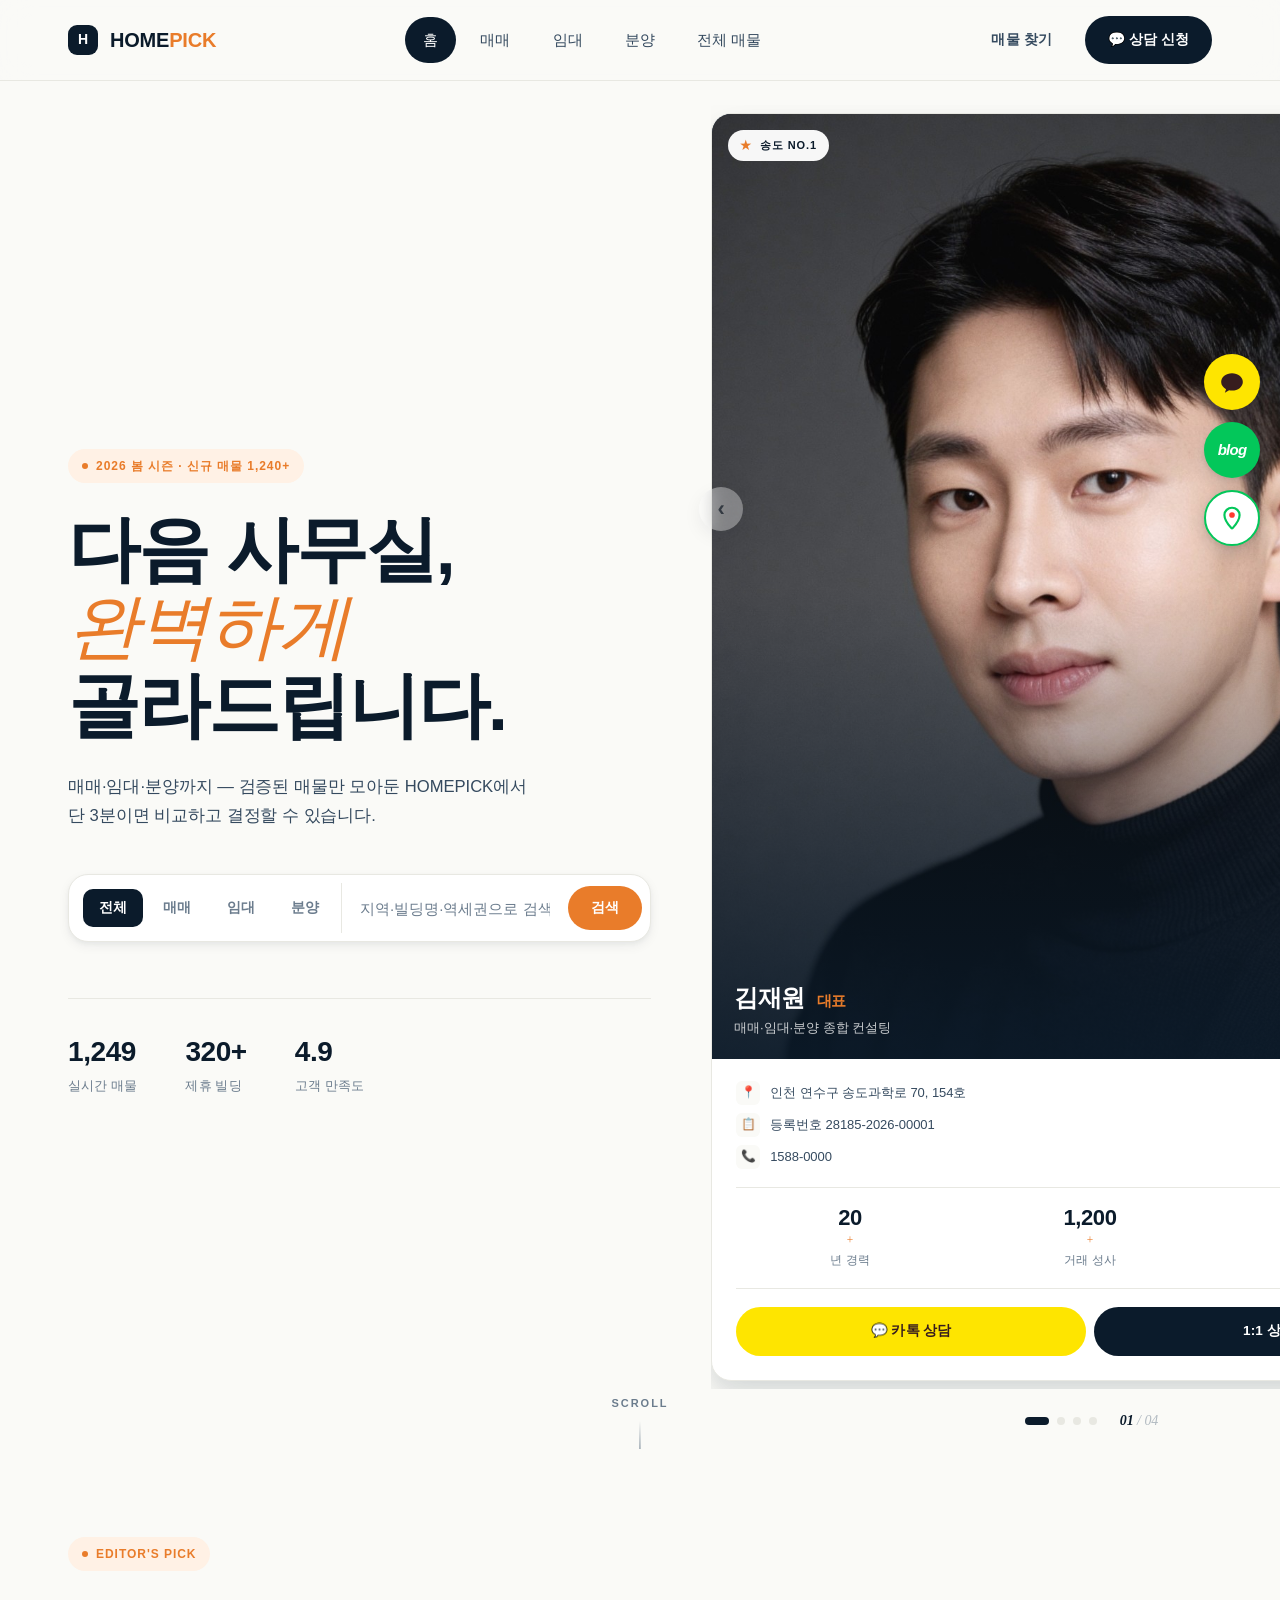
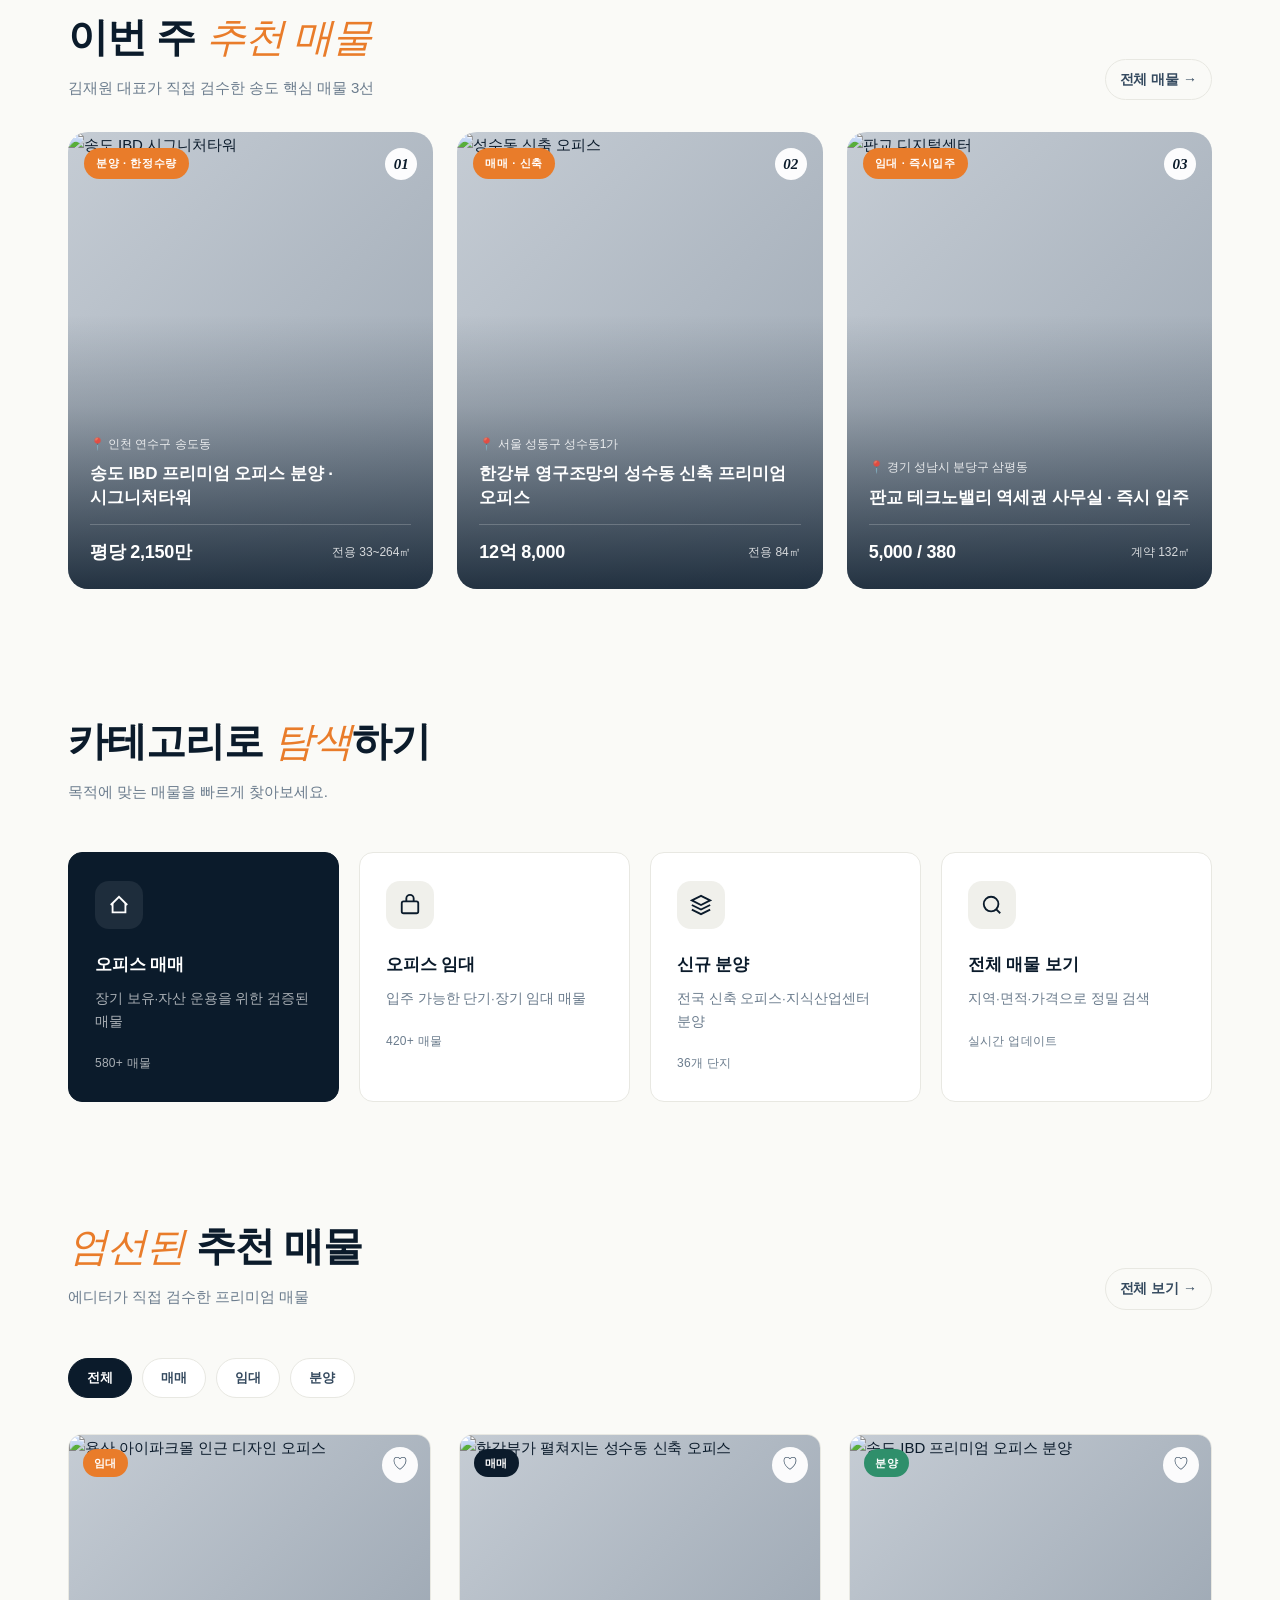
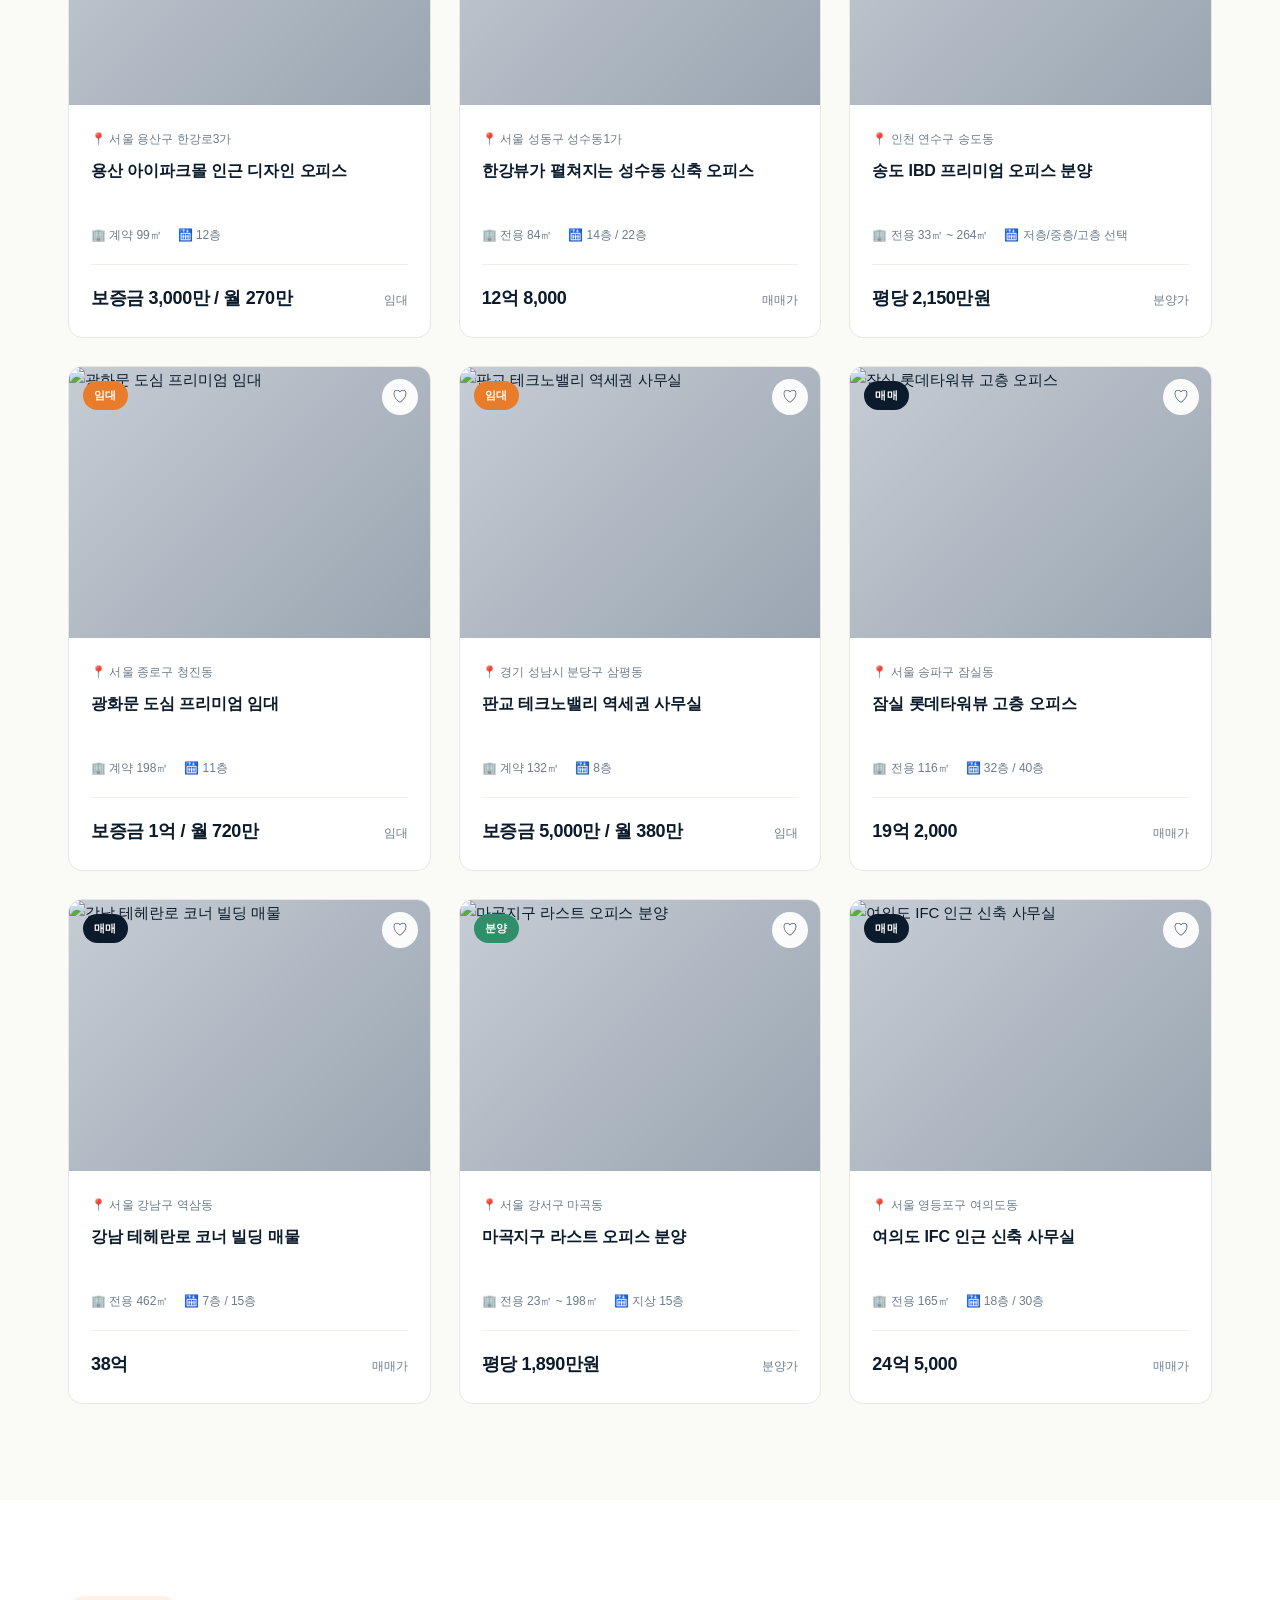
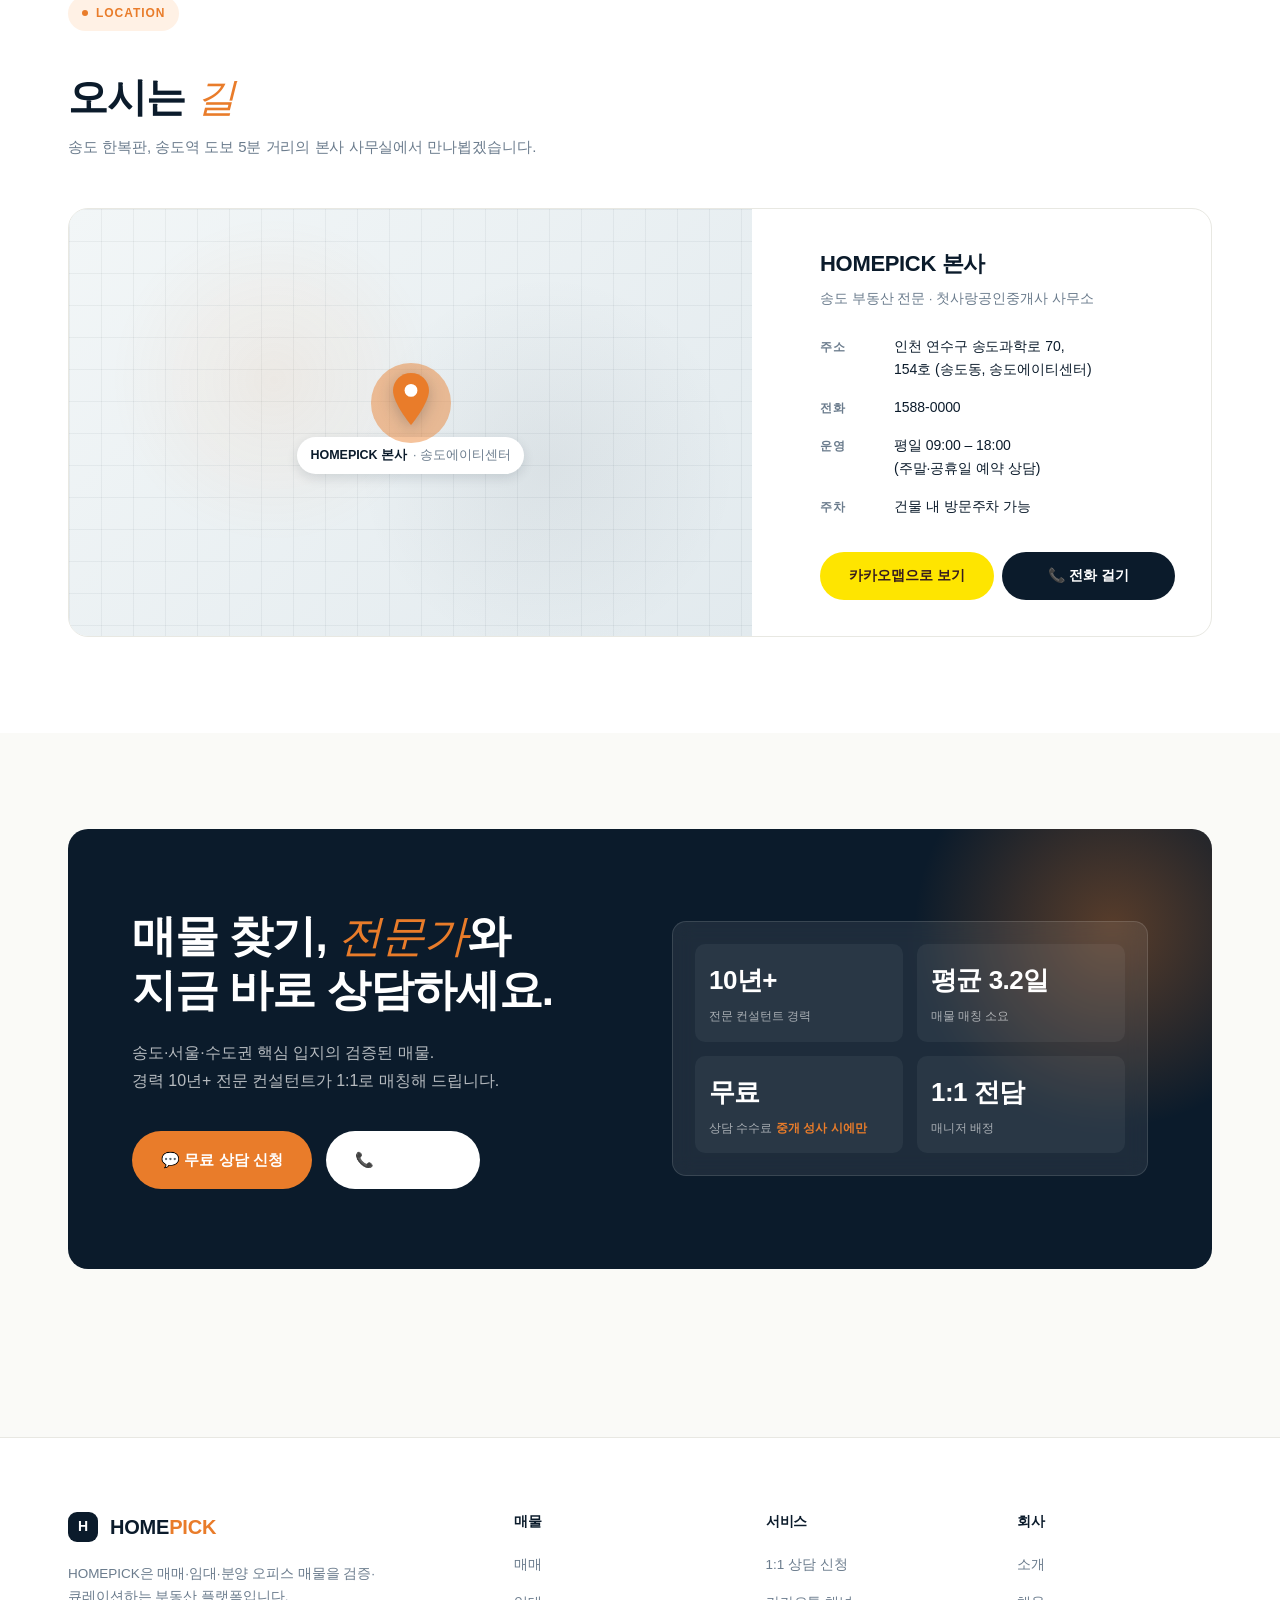
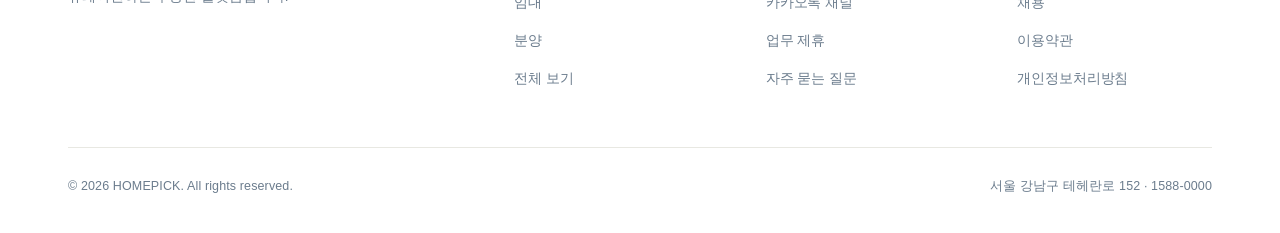
==== index.html @ 8c8de104 "Wire Kakao Map JavaScript key into the SDK script tag Drops the developers.kakao.com JavaScript key " ====
<!doctype html>
<html lang="ko">
<head>
<meta charset="utf-8" />
<meta name="viewport" content="width=device-width, initial-scale=1, viewport-fit=cover" />
<meta name="theme-color" content="#0B1B2B" />
<title>HOMEPICK — 당신의 완벽한 공간을 찾다</title>
<meta name="description" content="HOMEPICK은 매매·임대·분양 오피스 매물을 큐레이션하는 부동산 플랫폼입니다." />
<link rel="stylesheet" href="assets/css/style.css" />
<link rel="icon" type="image/svg+xml" href="assets/img/favicon.svg" />
</head>
<body class="is-loading">

<div id="loader" class="loader" aria-hidden="true">
  <div class="loader-logo">
    <span class="loader-mark">H</span>
    <span class="loader-name">HOME<em>PICK</em></span>
  </div>
  <div class="loader-bar"><span></span></div>
  <div class="loader-cap">Loading your space</div>
</div>

<header class="site-header">
  <div class="container header-inner">
    <a href="index.html" class="logo">
      <span class="mark">H</span>
      <span class="name">HOME<em>PICK</em></span>
    </a>
    <nav class="nav">
      <a href="index.html" class="active">홈</a>
      <a href="listings.html?type=sale">매매</a>
      <a href="listings.html?type=rent">임대</a>
      <a href="listings.html?type=presale">분양</a>
      <a href="listings.html">전체 매물</a>
    </nav>
    <div class="header-cta">
      <a href="listings.html" class="btn btn-ghost">매물 찾기</a>
      <a href="#" class="btn btn-primary" data-consult>💬 상담 신청</a>
    </div>
  </div>
</header>

<main>

  <!-- HERO -->
  <section class="hero">
    <div class="container hero-grid">
      <div class="hero-text">
        <span class="hero-eyebrow"><span class="dot"></span> 2026 봄 시즌 · 신규 매물 1,240+</span>
        <h1>다음 사무실,<br/><span class="accent">완벽하게</span> 골라드립니다.</h1>
        <p class="hero-sub">매매·임대·분양까지 — 검증된 매물만 모아둔 HOMEPICK에서<br class="br-md"/>단 3분이면 비교하고 결정할 수 있습니다.</p>

        <form class="search-card" id="hero-search">
          <div class="search-tabs">
            <button type="button" class="active">전체</button>
            <button type="button">매매</button>
            <button type="button">임대</button>
            <button type="button">분양</button>
          </div>
          <input id="hero-q" class="search-input" type="text" placeholder="지역·빌딩명·역세권으로 검색해 보세요" />
          <button type="submit" class="btn btn-accent">검색</button>
        </form>

        <div class="hero-stats">
          <div class="hero-stat"><strong id="stat-total">1,240</strong><span>실시간 매물</span></div>
          <div class="hero-stat"><strong>320+</strong><span>제휴 빌딩</span></div>
          <div class="hero-stat"><strong>4.9</strong><span>고객 만족도</span></div>
        </div>
      </div>

      <div class="realtor-carousel" id="realtor-carousel" aria-label="대표 중개사 팀">
        <button class="rc-nav prev" type="button" aria-label="이전 카드">‹</button>
        <button class="rc-nav next" type="button" aria-label="다음 카드">›</button>

        <div class="rc-track">

          <!-- 1. 김재원 대표 -->
          <article class="realtor-card">
            <div class="rc-photo-banner">
              <span class="initial">김</span>
              <img src="assets/img/profile.jpg" alt="김재원 대표 프로필" onerror="this.remove()">
              <span class="rc-badge"><span class="star">★</span> 송도 NO.1</span>
              <span class="verified" aria-label="공인중개사 검증 완료">공인중개사</span>
              <div class="rc-name-overlay">
                <div class="rc-name">김재원 <span class="role">대표</span></div>
                <div class="rc-sub">매매·임대·분양 종합 컨설팅</div>
              </div>
            </div>
            <div class="rc-body">
              <ul class="rc-meta">
                <li><span class="ic">📍</span><span>인천 연수구 송도과학로 70, 154호</span></li>
                <li><span class="ic">📋</span><span>등록번호 28185-2026-00001</span></li>
                <li><span class="ic">📞</span><span>1588-0000</span></li>
              </ul>
              <div class="rc-stats">
                <div class="rc-stat"><strong>20<span class="serif">+</span></strong><span>년 경력</span></div>
                <div class="rc-stat"><strong>1,200<span class="serif">+</span></strong><span>거래 성사</span></div>
                <div class="rc-stat"><strong>4.9</strong><span>고객 만족</span></div>
              </div>
              <div class="rc-actions">
                <a href="#" class="btn btn-kakao">💬 카톡 상담</a>
                <a href="#" class="btn btn-primary" data-consult>1:1 상담</a>
              </div>
            </div>
          </article>

          <!-- 2. 이서연 실장 -->
          <article class="realtor-card">
            <div class="rc-photo-banner">
              <span class="initial">이</span>
              <img src="assets/img/profile-2.jpg" alt="이서연 실장 프로필" onerror="this.remove()">
              <span class="rc-badge"><span class="star">★</span> 매매 전문</span>
              <span class="verified" aria-label="공인중개사 검증 완료">공인중개사</span>
              <div class="rc-name-overlay">
                <div class="rc-name">이서연 <span class="role">실장</span></div>
                <div class="rc-sub">송도·청라 오피스 매매 전문</div>
              </div>
            </div>
            <div class="rc-body">
              <ul class="rc-meta">
                <li><span class="ic">📍</span><span>인천 연수구 송도과학로 70, 154호</span></li>
                <li><span class="ic">📋</span><span>등록번호 28185-2026-00002</span></li>
                <li><span class="ic">📞</span><span>1588-0000 (내선 102)</span></li>
              </ul>
              <div class="rc-stats">
                <div class="rc-stat"><strong>10<span class="serif">+</span></strong><span>년 경력</span></div>
                <div class="rc-stat"><strong>850<span class="serif">+</span></strong><span>거래 성사</span></div>
                <div class="rc-stat"><strong>4.8</strong><span>고객 만족</span></div>
              </div>
              <div class="rc-actions">
                <a href="#" class="btn btn-kakao">💬 카톡 상담</a>
                <a href="#" class="btn btn-primary" data-consult>1:1 상담</a>
              </div>
            </div>
          </article>

          <!-- 3. 박민준 부장 -->
          <article class="realtor-card">
            <div class="rc-photo-banner">
              <span class="initial">박</span>
              <img src="assets/img/profile-3.jpg" alt="박민준 부장 프로필" onerror="this.remove()">
              <span class="rc-badge"><span class="star">★</span> 임대 전문</span>
              <span class="verified" aria-label="공인중개사 검증 완료">공인중개사</span>
              <div class="rc-name-overlay">
                <div class="rc-name">박민준 <span class="role">부장</span></div>
                <div class="rc-sub">사옥 임대·관리 컨설팅 전문</div>
              </div>
            </div>
            <div class="rc-body">
              <ul class="rc-meta">
                <li><span class="ic">📍</span><span>인천 연수구 송도과학로 70, 154호</span></li>
                <li><span class="ic">📋</span><span>등록번호 28185-2026-00003</span></li>
                <li><span class="ic">📞</span><span>1588-0000 (내선 103)</span></li>
              </ul>
              <div class="rc-stats">
                <div class="rc-stat"><strong>15<span class="serif">+</span></strong><span>년 경력</span></div>
                <div class="rc-stat"><strong>1,050<span class="serif">+</span></strong><span>거래 성사</span></div>
                <div class="rc-stat"><strong>4.9</strong><span>고객 만족</span></div>
              </div>
              <div class="rc-actions">
                <a href="#" class="btn btn-kakao">💬 카톡 상담</a>
                <a href="#" class="btn btn-primary" data-consult>1:1 상담</a>
              </div>
            </div>
          </article>

          <!-- 4. 최지호 과장 -->
          <article class="realtor-card">
            <div class="rc-photo-banner">
              <span class="initial">최</span>
              <img src="assets/img/profile-4.jpg" alt="최지호 과장 프로필" onerror="this.remove()">
              <span class="rc-badge"><span class="star">★</span> 분양 전문</span>
              <span class="verified" aria-label="공인중개사 검증 완료">공인중개사</span>
              <div class="rc-name-overlay">
                <div class="rc-name">최지호 <span class="role">과장</span></div>
                <div class="rc-sub">신축 오피스·지식산업센터 분양</div>
              </div>
            </div>
            <div class="rc-body">
              <ul class="rc-meta">
                <li><span class="ic">📍</span><span>인천 연수구 송도과학로 70, 154호</span></li>
                <li><span class="ic">📋</span><span>등록번호 28185-2026-00004</span></li>
                <li><span class="ic">📞</span><span>1588-0000 (내선 104)</span></li>
              </ul>
              <div class="rc-stats">
                <div class="rc-stat"><strong>8<span class="serif">+</span></strong><span>년 경력</span></div>
                <div class="rc-stat"><strong>620<span class="serif">+</span></strong><span>거래 성사</span></div>
                <div class="rc-stat"><strong>4.7</strong><span>고객 만족</span></div>
              </div>
              <div class="rc-actions">
                <a href="#" class="btn btn-kakao">💬 카톡 상담</a>
                <a href="#" class="btn btn-primary" data-consult>1:1 상담</a>
              </div>
            </div>
          </article>

        </div>

        <div class="rc-controls">
          <div class="rc-dots" role="tablist">
            <button class="rc-dot active" type="button" data-idx="0" aria-label="1번째 중개사"></button>
            <button class="rc-dot" type="button" data-idx="1" aria-label="2번째 중개사"></button>
            <button class="rc-dot" type="button" data-idx="2" aria-label="3번째 중개사"></button>
            <button class="rc-dot" type="button" data-idx="3" aria-label="4번째 중개사"></button>
          </div>
          <div class="rc-counter"><strong>01</strong> <span style="opacity:.5">/ 04</span></div>
        </div>
      </div>
    </div>

    <div class="hero-scroll" aria-hidden="true">
      <span>Scroll</span>
      <span class="line"></span>
    </div>
  </section>

  <!-- FEATURE STRIP — Editor's pick (above-the-fold focus) -->
  <section class="feature-strip">
    <div class="container">
      <div class="section-head">
        <div>
          <span class="hero-eyebrow"><span class="dot"></span> Editor's Pick</span>
          <h2 style="margin-top:14px;">이번 주 <span class="serif">추천 매물</span></h2>
          <p class="lead">김재원 대표가 직접 검수한 송도 핵심 매물 3선</p>
        </div>
        <a href="listings.html" class="more">전체 매물 →</a>
      </div>
      <div class="feature-grid">
        <a class="feature-card" href="detail.html?id=seed-5">
          <img src="https://images.unsplash.com/photo-1486325212027-8081e485255e?w=800&q=80&auto=format&fit=crop" alt="송도 IBD 시그니처타워" loading="lazy"/>
          <span class="fc-tag">분양 · 한정수량</span>
          <span class="fc-num">01</span>
          <div class="fc-body">
            <div class="fc-loc">📍 인천 연수구 송도동</div>
            <div class="fc-title">송도 IBD 프리미엄 오피스 분양 · 시그니처타워</div>
            <div class="fc-meta">
              <span class="price">평당 2,150만</span>
              <span class="area">전용 33~264㎡</span>
            </div>
          </div>
        </a>
        <a class="feature-card" href="detail.html?id=seed-1">
          <img src="https://images.unsplash.com/photo-1545324418-cc1a3fa10c00?w=800&q=80&auto=format&fit=crop" alt="성수동 신축 오피스" loading="lazy"/>
          <span class="fc-tag">매매 · 신축</span>
          <span class="fc-num">02</span>
          <div class="fc-body">
            <div class="fc-loc">📍 서울 성동구 성수동1가</div>
            <div class="fc-title">한강뷰 영구조망의 성수동 신축 프리미엄 오피스</div>
            <div class="fc-meta">
              <span class="price">12억 8,000</span>
              <span class="area">전용 84㎡</span>
            </div>
          </div>
        </a>
        <a class="feature-card" href="detail.html?id=seed-2">
          <img src="https://images.unsplash.com/photo-1497366216548-37526070297c?w=800&q=80&auto=format&fit=crop" alt="판교 디지털센터" loading="lazy"/>
          <span class="fc-tag">임대 · 즉시입주</span>
          <span class="fc-num">03</span>
          <div class="fc-body">
            <div class="fc-loc">📍 경기 성남시 분당구 삼평동</div>
            <div class="fc-title">판교 테크노밸리 역세권 사무실 · 즉시 입주</div>
            <div class="fc-meta">
              <span class="price">5,000 / 380</span>
              <span class="area">계약 132㎡</span>
            </div>
          </div>
        </a>
      </div>
    </div>
  </section>

  <!-- CATEGORIES -->
  <section>
    <div class="container">
      <div class="section-head">
        <div>
          <h2>카테고리로 <span class="serif">탐색</span>하기</h2>
          <p class="lead">목적에 맞는 매물을 빠르게 찾아보세요.</p>
        </div>
      </div>
      <div class="cat-grid">
        <a class="cat-tile featured" href="listings.html?type=sale">
          <div class="ic-lg" style="color:#fff;">
            <svg width="22" height="22" viewBox="0 0 24 24" fill="none" stroke="currentColor" stroke-width="2"><path d="M3 12L12 3l9 9"/><path d="M5 10v10h14V10"/></svg>
          </div>
          <h3>오피스 매매</h3>
          <p>장기 보유·자산 운용을 위한 검증된 매물</p>
          <div class="meta">580+ 매물</div>
        </a>
        <a class="cat-tile" href="listings.html?type=rent">
          <div class="ic-lg">
            <svg width="22" height="22" viewBox="0 0 24 24" fill="none" stroke="#0B1B2B" stroke-width="2"><rect x="3" y="8" width="18" height="13" rx="2"/><path d="M8 8V5a4 4 0 0 1 8 0v3"/></svg>
          </div>
          <h3>오피스 임대</h3>
          <p>입주 가능한 단기·장기 임대 매물</p>
          <div class="meta">420+ 매물</div>
        </a>
        <a class="cat-tile" href="listings.html?type=presale">
          <div class="ic-lg">
            <svg width="22" height="22" viewBox="0 0 24 24" fill="none" stroke="#0B1B2B" stroke-width="2"><path d="M12 2L2 7l10 5 10-5-10-5z"/><path d="M2 17l10 5 10-5"/><path d="M2 12l10 5 10-5"/></svg>
          </div>
          <h3>신규 분양</h3>
          <p>전국 신축 오피스·지식산업센터 분양</p>
          <div class="meta">36개 단지</div>
        </a>
        <a class="cat-tile" href="listings.html">
          <div class="ic-lg">
            <svg width="22" height="22" viewBox="0 0 24 24" fill="none" stroke="#0B1B2B" stroke-width="2"><circle cx="11" cy="11" r="8"/><path d="M21 21l-4.3-4.3"/></svg>
          </div>
          <h3>전체 매물 보기</h3>
          <p>지역·면적·가격으로 정밀 검색</p>
          <div class="meta">실시간 업데이트</div>
        </a>
      </div>
    </div>
  </section>

  <!-- FEATURED LISTINGS -->
  <section style="padding-top:24px;">
    <div class="container">
      <div class="section-head">
        <div>
          <h2><span class="serif">엄선된</span> 추천 매물</h2>
          <p class="lead">에디터가 직접 검수한 프리미엄 매물</p>
        </div>
        <a href="listings.html" class="more">전체 보기 →</a>
      </div>

      <div class="filters">
        <button class="chip active" data-filter="all">전체</button>
        <button class="chip" data-filter="sale">매매</button>
        <button class="chip" data-filter="rent">임대</button>
        <button class="chip" data-filter="presale">분양</button>
      </div>

      <div class="listing-grid" id="featured-grid"></div>
    </div>
  </section>

  <!-- MAP — 오시는 길 -->
  <section class="map-section" id="map">
    <div class="container">
      <div class="section-head">
        <div>
          <span class="hero-eyebrow"><span class="dot"></span> Location</span>
          <h2 style="margin-top:14px;">오시는 <span class="serif">길</span></h2>
          <p class="lead">송도 한복판, 송도역 도보 5분 거리의 본사 사무실에서 만나뵙겠습니다.</p>
        </div>
      </div>
      <div class="map-grid">
        <div class="map-frame">
          <!-- Kakao Map mount point -->
          <div id="kakao-map" aria-label="HOMEPICK 본사 위치 지도"></div>
          <!-- Styled fallback shown until the Kakao Map script authenticates -->
          <div class="map-placeholder" aria-hidden="true">
            <div class="map-pin">
              <span class="pulse"></span>
              <span class="marker">
                <svg viewBox="0 0 44 56" xmlns="http://www.w3.org/2000/svg">
                  <path d="M22 2c-9.94 0-18 7.79-18 17.41 0 13.06 18 34.59 18 34.59s18-21.53 18-34.59C40 9.79 31.94 2 22 2z" fill="#E97C2A"/>
                  <circle cx="22" cy="19.4" r="6.4" fill="#fff"/>
                </svg>
              </span>
              <span class="label">HOMEPICK 본사<span class="km">· 송도에이티센터</span></span>
            </div>
          </div>
        </div>
        <div class="map-info">
          <h3>HOMEPICK 본사</h3>
          <p class="map-sub">송도 부동산 전문 · 첫사랑공인중개사 사무소</p>
          <ul>
            <li><span class="lbl">주소</span><span class="v">인천 연수구 송도과학로 70,<br/>154호 (송도동, 송도에이티센터)</span></li>
            <li><span class="lbl">전화</span><span class="v">1588-0000</span></li>
            <li><span class="lbl">운영</span><span class="v">평일 09:00 – 18:00<br/>(주말·공휴일 예약 상담)</span></li>
            <li><span class="lbl">주차</span><span class="v">건물 내 방문주차 가능</span></li>
          </ul>
          <div class="map-actions">
            <a href="https://map.kakao.com/?q=%EC%9D%B8%EC%B2%9C%20%EC%97%B0%EC%88%98%EA%B5%AC%20%EC%86%A1%EB%8F%84%EA%B3%BC%ED%95%99%EB%A1%9C%2070" target="_blank" rel="noopener" class="btn btn-kakaomap">카카오맵으로 보기</a>
            <a href="tel:1588-0000" class="btn btn-primary">📞 전화 걸기</a>
          </div>
        </div>
      </div>
    </div>
  </section>

  <!-- BANNER (Consultation) -->
  <section id="consult">
    <div class="container">
      <div class="banner">
        <div>
          <h2>매물 찾기, <span class="serif">전문가</span>와<br/>지금 바로 상담하세요.</h2>
          <p>송도·서울·수도권 핵심 입지의 검증된 매물.<br class="br-md"/>경력 10년+ 전문 컨설턴트가 1:1로 매칭해 드립니다.</p>
          <div class="actions">
            <a href="#" class="btn btn-accent btn-lg" data-consult>💬 무료 상담 신청</a>
            <a href="tel:1588-0000" class="btn btn-outline btn-lg" style="color:#fff;border-color:rgba(255,255,255,0.3);">📞 1588-0000</a>
          </div>
        </div>
        <div class="banner-visual">
          <div class="stat-card">
            <div class="stat-grid">
              <div>
                <strong>10년+</strong>
                <span>전문 컨설턴트 경력</span>
              </div>
              <div>
                <strong>평균 3.2일</strong>
                <span>매물 매칭 소요</span>
              </div>
              <div>
                <strong>무료</strong>
                <span>상담 수수료</span>
                <em>중개 성사 시에만</em>
              </div>
              <div>
                <strong>1:1 전담</strong>
                <span>매니저 배정</span>
              </div>
            </div>
          </div>
        </div>
      </div>
    </div>
  </section>

</main>

<footer class="site-footer">
  <div class="container">
    <div class="footer-grid">
      <div class="footer-brand">
        <div class="logo">
          <span class="mark">H</span>
          <span class="name">HOME<em>PICK</em></span>
        </div>
        <p>HOMEPICK은 매매·임대·분양 오피스 매물을 검증·큐레이션하는 부동산 플랫폼입니다.</p>
      </div>
      <div>
        <h4>매물</h4>
        <ul>
          <li><a href="listings.html?type=sale">매매</a></li>
          <li><a href="listings.html?type=rent">임대</a></li>
          <li><a href="listings.html?type=presale">분양</a></li>
          <li><a href="listings.html">전체 보기</a></li>
        </ul>
      </div>
      <div>
        <h4>서비스</h4>
        <ul>
          <li><a href="#" data-consult>1:1 상담 신청</a></li>
          <li><a href="#">카카오톡 채널</a></li>
          <li><a href="#">업무 제휴</a></li>
          <li><a href="#">자주 묻는 질문</a></li>
        </ul>
      </div>
      <div>
        <h4>회사</h4>
        <ul>
          <li><a href="#">소개</a></li>
          <li><a href="#">채용</a></li>
          <li><a href="#">이용약관</a></li>
          <li><a href="#">개인정보처리방침</a></li>
        </ul>
      </div>
    </div>
    <div class="footer-bottom">
      <span>© <span id="year">2026</span> HOMEPICK. All rights reserved.</span>
      <span>서울 강남구 테헤란로 152 · 1588-0000</span>
    </div>
  </div>
</footer>

<!-- Floating right-side channels -->
<aside class="float-channels" aria-label="채널 바로가기">
  <a href="#" class="ch ch-kakao" aria-label="카카오톡 채널 상담">
    <svg viewBox="0 0 24 24" fill="currentColor" aria-hidden="true">
      <path d="M12 4C6.48 4 2 7.58 2 12c0 2.76 1.78 5.19 4.5 6.62L5.4 22l3.92-2.34c.86.15 1.76.23 2.68.23 5.52 0 10-3.58 10-8s-4.48-7.89-10-7.89z"/>
    </svg>
    <span class="tip">카카오톡 채널</span>
  </a>
  <a href="#" class="ch ch-blog" aria-label="네이버 블로그">
    <span class="blog-mark">blog</span>
    <span class="tip">네이버 블로그</span>
  </a>
  <a href="#" class="ch ch-place" aria-label="네이버 플레이스">
    <svg viewBox="0 0 24 24" fill="none" aria-hidden="true">
      <path d="M12 2.5c-3.866 0-7 3.022-7 6.75 0 4.916 5.728 11.345 6.4 12.075a.8.8 0 0 0 1.2 0c.672-.73 6.4-7.16 6.4-12.075 0-3.728-3.134-6.75-7-6.75z"
            stroke="#03C75A" stroke-width="2" fill="#fff"/>
      <circle cx="12" cy="9.2" r="2.6" fill="#FF3B30"/>
    </svg>
    <span class="tip">네이버 플레이스</span>
  </a>
</aside>

<!-- Floating bottom CTA -->
<div class="bottom-cta" id="bottom-cta" role="complementary" aria-label="상담 신청">
  <div class="bc-text">
    <strong>매물 상담이 필요하신가요?</strong>
    <span>전문 컨설턴트가 1:1로 도와드립니다</span>
  </div>
  <a href="tel:1588-0000" class="bc-tel">📞 1588-0000</a>
  <a href="#" class="bc-cta" data-consult>무료 상담 →</a>
</div>

<!-- Consultation overlay -->
<div class="consult-overlay" id="consult-overlay" role="dialog" aria-modal="true" aria-labelledby="consult-title">
  <div class="consult-panel">
    <button class="consult-close" data-consult-close aria-label="닫기">✕</button>
    <h3 id="consult-title">무료 <span class="serif">1:1</span> 상담</h3>
    <p class="sub">편하신 채널로 문의해 주세요. 평균 10분 내 답변드립니다.</p>
    <div class="consult-options">
      <a href="#" class="consult-opt kakao">
        <div class="ic"><svg viewBox="0 0 24 24" fill="currentColor"><path d="M12 4C6.48 4 2 7.58 2 12c0 2.76 1.78 5.19 4.5 6.62L5.4 22l3.92-2.34c.86.15 1.76.23 2.68.23 5.52 0 10-3.58 10-8s-4.48-7.89-10-7.89z"/></svg></div>
        <div class="body"><strong>카카오톡 상담</strong><span>채널 추가 후 실시간 채팅</span></div>
        <span class="arrow">→</span>
      </a>
      <a href="tel:1588-0000" class="consult-opt tel">
        <div class="ic"><svg viewBox="0 0 24 24" fill="none" stroke="currentColor" stroke-width="2"><path d="M22 16.92v3a2 2 0 0 1-2.18 2 19.79 19.79 0 0 1-8.63-3.07 19.5 19.5 0 0 1-6-6 19.79 19.79 0 0 1-3.07-8.67A2 2 0 0 1 4.11 2h3a2 2 0 0 1 2 1.72c.13.96.37 1.9.72 2.81a2 2 0 0 1-.45 2.11L8.09 9.91a16 16 0 0 0 6 6l1.27-1.27a2 2 0 0 1 2.11-.45c.91.35 1.85.59 2.81.72A2 2 0 0 1 22 16.92z"/></svg></div>
        <div class="body"><strong>전화 상담</strong><span>1588-0000 · 평일 09–18시</span></div>
        <span class="arrow">→</span>
      </a>
      <a href="mailto:hello@homepick.kr" class="consult-opt mail">
        <div class="ic"><svg viewBox="0 0 24 24" fill="none" stroke="currentColor" stroke-width="2"><rect x="2" y="4" width="20" height="16" rx="2"/><path d="M22 6l-10 7L2 6"/></svg></div>
        <div class="body"><strong>이메일 문의</strong><span>hello@homepick.kr</span></div>
        <span class="arrow">→</span>
      </a>
    </div>
  </div>
</div>

<!--
  카카오맵 (Kakao Map) 연동:
  1) https://developers.kakao.com 로그인 → "내 애플리케이션" → [애플리케이션 추가하기]
  2) 만든 앱 클릭 → 좌측 "플랫폼" → "Web 플랫폼 등록"에 사이트 도메인 추가
     (예: https://cccompanymaster.github.io, http://localhost:8765)
  3) "앱 키" 탭에서 JavaScript 키 복사
  4) 아래 script src의 YOUR_KAKAO_KEY 자리에 붙여넣기
  키 없이도 페이지는 정상 동작하며, 지도 영역에는 폴백 핀이 표시됩니다.
-->
<script type="text/javascript"
  src="//dapi.kakao.com/v2/maps/sdk.js?appkey=35806f5234bd6e3a916776decca12951&autoload=false"
  onerror="window.__kakaoMapFailed = true;"></script>
<script>
(function () {
  // HOMEPICK 본사: 인천 연수구 송도과학로 70 (송도에이티센터)
  var LAT = 37.3833, LNG = 126.6403;
  var TITLE = 'HOMEPICK 본사';

  function init() {
    if (typeof kakao === 'undefined' || !kakao.maps || window.__kakaoMapFailed) return;
    kakao.maps.load(function () {
      var container = document.getElementById('kakao-map');
      if (!container) return;
      var pos = new kakao.maps.LatLng(LAT, LNG);
      var map = new kakao.maps.Map(container, {
        center: pos,
        level: 3  // 1(가장 확대) ~ 14(가장 축소). 3 ≈ 동네 단위
      });
      // Zoom & map-type controls in the top-right
      map.addControl(new kakao.maps.ZoomControl(), kakao.maps.ControlPosition.TOPRIGHT);
      map.addControl(new kakao.maps.MapTypeControl(), kakao.maps.ControlPosition.TOPRIGHT);

      var marker = new kakao.maps.Marker({ position: pos, map: map, title: TITLE });

      var info = new kakao.maps.InfoWindow({
        content:
          '<div style="padding:10px 14px;font-family:Pretendard,sans-serif;min-width:140px;">' +
            '<strong style="font-size:13px;color:#0B1B2B;">' + TITLE + '</strong>' +
            '<div style="font-size:11px;color:#6B7C8D;margin-top:2px;">송도과학로 70, 154호</div>' +
          '</div>',
        removable: true
      });
      info.open(map, marker);

      kakao.maps.event.addListener(marker, 'click', function () {
        info.open(map, marker);
      });

      // Hide the placeholder once the real map renders
      var ph = document.querySelector('.map-placeholder');
      if (ph) ph.style.display = 'none';
    });
  }

  if (document.readyState === 'complete') init();
  else window.addEventListener('load', init);
})();
</script>

<script src="assets/js/data.js"></script>
<script src="assets/js/app.js"></script>
</body>
</html>
---- assets/css/style.css ----
/* ==========================================================================
   HOMEPICK — Modern Real Estate Listing
   ========================================================================== */

:root {
  --bg: #FAFAF7;
  --surface: #FFFFFF;
  --ink: #0B1B2B;
  --ink-2: #354A5F;
  --ink-3: #6B7C8D;
  --line: #E8E8E2;
  --line-2: #F0F0EB;
  --brand: #0B1B2B;
  --accent: #E97C2A;
  --accent-soft: #FFF1E5;
  --green: #2F8F6B;
  --blue: #2563A8;
  --shadow-sm: 0 1px 2px rgba(11, 27, 43, 0.04), 0 1px 3px rgba(11, 27, 43, 0.06);
  --shadow-md: 0 4px 12px rgba(11, 27, 43, 0.06), 0 2px 4px rgba(11, 27, 43, 0.04);
  --shadow-lg: 0 20px 40px rgba(11, 27, 43, 0.10), 0 8px 16px rgba(11, 27, 43, 0.06);
  --radius-sm: 8px;
  --radius: 14px;
  --radius-lg: 20px;
  --container: 1200px;
  --font-sans: 'Pretendard', -apple-system, BlinkMacSystemFont, 'Apple SD Gothic Neo', 'Noto Sans KR', sans-serif;
  --font-serif: 'Cormorant Garamond', 'Noto Serif KR', serif;
}

@font-face {
  font-family: 'Pretendard';
  font-weight: 45 920;
  font-display: swap;
  src: url('https://cdn.jsdelivr.net/gh/orioncactus/pretendard@v1.3.9/dist/web/variable/woff2/PretendardVariable.woff2') format('woff2-variations');
}

* { box-sizing: border-box; margin: 0; padding: 0; }

html, body {
  background: var(--bg);
  color: var(--ink);
  font-family: var(--font-sans);
  font-size: 15px;
  line-height: 1.7;
  -webkit-font-smoothing: antialiased;
  -moz-osx-font-smoothing: grayscale;
  letter-spacing: -0.003em;
  /* Korean-friendly line breaks: don't split inside words */
  word-break: keep-all;
  overflow-wrap: break-word;
}

/* ===== Page loader (initial hide to avoid FOUC) ===== */
body { opacity: 1; }
body.is-loading { overflow: hidden; }

.loader {
  position: fixed; inset: 0; z-index: 9999;
  background: var(--ink);
  display: flex; align-items: center; justify-content: center;
  flex-direction: column; gap: 28px;
  transition: opacity .5s ease, visibility 0s linear .5s;
}
.loader.is-hidden { opacity: 0; visibility: hidden; }
.loader-logo {
  display: flex; align-items: center; gap: 14px;
  animation: loaderRise .8s cubic-bezier(.2,.7,.2,1) both;
}
.loader-mark {
  width: 56px; height: 56px; border-radius: 16px;
  background: var(--accent); color: #fff;
  display: grid; place-items: center;
  font-size: 26px; font-weight: 900;
  animation: loaderPulse 1.4s ease-in-out infinite;
}
.loader-name {
  color: #fff; font-weight: 800; font-size: 28px;
  letter-spacing: -0.02em;
}
.loader-name em { color: var(--accent); font-style: normal; }
.loader-bar {
  width: 160px; height: 2px;
  background: rgba(255, 255, 255, 0.08); border-radius: 2px;
  overflow: hidden;
  animation: loaderRise .8s cubic-bezier(.2,.7,.2,1) .1s both;
}
.loader-bar span {
  display: block; height: 100%; width: 35%;
  background: var(--accent); border-radius: 2px;
  animation: loaderBar 1.4s cubic-bezier(.65,0,.35,1) infinite;
}
.loader-cap {
  color: rgba(255, 255, 255, 0.4);
  font-size: 12px; letter-spacing: 0.18em; text-transform: uppercase;
  animation: loaderRise .8s cubic-bezier(.2,.7,.2,1) .2s both;
}
@keyframes loaderPulse {
  0%, 100% { transform: scale(1); }
  50% { transform: scale(.9); opacity: .85; }
}
@keyframes loaderBar {
  0% { transform: translateX(-120%); }
  60%, 100% { transform: translateX(380%); }
}
@keyframes loaderRise {
  from { opacity: 0; transform: translateY(8px); }
  to { opacity: 1; transform: translateY(0); }
}

a { color: inherit; text-decoration: none; }
button { font-family: inherit; cursor: pointer; border: 0; background: none; }
img { max-width: 100%; display: block; }
input, select, textarea { font-family: inherit; font-size: inherit; color: inherit; }

.container { max-width: var(--container); margin: 0 auto; padding: 0 28px; }

/* line-break utilities — show on desktop, collapse on mobile */
.br-md { display: inline; }
@media (max-width: 640px) { .br-md { display: none; } }

/* ===== Header ===== */
.site-header {
  position: sticky; top: 0; z-index: 100;
  background: rgba(250, 250, 247, 0.85);
  backdrop-filter: saturate(180%) blur(16px);
  -webkit-backdrop-filter: saturate(180%) blur(16px);
  border-bottom: 1px solid var(--line);
}
.header-inner {
  display: flex; align-items: center; justify-content: space-between;
  height: 80px;
}
.logo {
  display: flex; align-items: center; gap: 12px;
  font-weight: 800; font-size: 20px; letter-spacing: -0.01em;
}
.logo .mark {
  width: 30px; height: 30px; border-radius: 9px;
  background: var(--ink);
  display: grid; place-items: center;
  color: #fff; font-size: 14px; font-weight: 900;
}
.logo .name { color: var(--ink); }
.logo .name em { color: var(--accent); font-style: normal; }

.nav { display: flex; gap: 6px; }
.nav a {
  padding: 10px 18px; border-radius: 999px;
  color: var(--ink-2); font-weight: 500; letter-spacing: 0.005em;
  transition: all .15s ease;
}
.nav a:hover { background: var(--line-2); color: var(--ink); }
.nav a.active { background: var(--ink); color: #fff; }

.header-cta { display: flex; align-items: center; gap: 10px; }
.btn {
  display: inline-flex; align-items: center; justify-content: center; gap: 8px;
  padding: 11px 22px; border-radius: 999px;
  font-weight: 600; font-size: 14px; letter-spacing: 0.005em;
  transition: all .15s ease;
  border: 1px solid transparent;
}
.btn-ghost { color: var(--ink-2); }
.btn-ghost:hover { background: var(--line-2); color: var(--ink); }
.btn-outline { border-color: var(--line); color: var(--ink); background: var(--surface); }
.btn-outline:hover { border-color: var(--ink); }
.btn-primary { background: var(--ink); color: #fff; }
.btn-primary:hover { background: #1c3047; transform: translateY(-1px); box-shadow: var(--shadow-md); }
.btn-accent { background: var(--accent); color: #fff; }
.btn-accent:hover { background: #d56a1a; }
.btn-lg { padding: 15px 28px; font-size: 15px; letter-spacing: 0.005em; }

/* ===== Hero ===== */
.hero {
  position: relative;
  /* Slightly less than viewport so the feature strip peeks above fold */
  min-height: calc(86vh - 80px);
  display: flex; align-items: center;
  padding: 48px 0 56px;
}
.hero-grid {
  display: grid; grid-template-columns: 1.15fr 0.85fr; gap: 64px;
  align-items: center;
  width: 100%;
}
.hero-text { max-width: 640px; }
.hero-eyebrow {
  display: inline-flex; align-items: center; gap: 8px;
  padding: 7px 14px; border-radius: 999px;
  background: var(--accent-soft); color: var(--accent);
  font-size: 12px; font-weight: 600; letter-spacing: 0.08em;
  margin-bottom: 28px;
  text-transform: uppercase;
}
.hero-eyebrow .dot { width: 6px; height: 6px; border-radius: 50%; background: var(--accent); }
.hero h1 {
  font-size: clamp(40px, 5.6vw, 84px);
  line-height: 1.08;
  letter-spacing: -0.028em;
  font-weight: 700;
  margin-bottom: 28px;
  /* Korean: prefer breaking at spaces/CJK boundaries */
  word-break: keep-all;
}
.hero h1 .accent {
  font-family: var(--font-serif);
  font-style: italic;
  font-weight: 500;
  color: var(--accent);
}
.hero-sub {
  font-size: clamp(15px, 1.3vw, 18px);
  line-height: 1.75;
  color: var(--ink-2); max-width: 480px; margin-bottom: 44px;
}

/* scroll cue at the bottom of the full-screen hero */
.hero-scroll {
  position: absolute; bottom: 24px; left: 50%; transform: translateX(-50%);
  display: flex; flex-direction: column; align-items: center; gap: 8px;
  color: var(--ink-3); font-size: 11px; letter-spacing: 0.18em;
  text-transform: uppercase; font-weight: 600;
  animation: scrollBob 2s ease-in-out infinite;
}
.hero-scroll .line {
  width: 1px; height: 28px;
  background: linear-gradient(to bottom, transparent, var(--ink-3));
}
@keyframes scrollBob {
  0%, 100% { transform: translateX(-50%) translateY(0); opacity: .8; }
  50% { transform: translateX(-50%) translateY(4px); opacity: 1; }
}

.search-card {
  background: var(--surface); border: 1px solid var(--line);
  border-radius: var(--radius-lg);
  padding: 8px; box-shadow: var(--shadow-md);
  display: flex; align-items: center;
  max-width: 640px;
}
.search-tabs {
  display: flex; gap: 4px; padding: 6px;
  border-right: 1px solid var(--line);
}
.search-tabs button {
  padding: 10px 16px; border-radius: 10px;
  font-weight: 600; color: var(--ink-3);
  font-size: 14px;
}
.search-tabs button.active { background: var(--ink); color: #fff; }
.search-input {
  flex: 1; padding: 12px 18px;
  border: 0; outline: none; background: transparent;
  font-size: 15px;
}
.search-input::placeholder { color: var(--ink-3); }
.search-card .btn-accent { padding: 12px 22px; }

.hero-stats {
  display: flex; gap: 48px; margin-top: 56px;
  padding-top: 36px; border-top: 1px solid var(--line);
}
.hero-stat strong { display: block; font-size: 28px; font-weight: 700; letter-spacing: -0.015em; line-height: 1.2; }
.hero-stat span { color: var(--ink-3); font-size: 13px; letter-spacing: 0.01em; margin-top: 6px; display: block; }

/* hero visual */
.hero-visual {
  position: relative;
  height: min(72vh, 640px);
  border-radius: 24px;
  background: linear-gradient(160deg, #d8dee6 0%, #b1bcc9 100%);
  overflow: hidden;
  box-shadow: var(--shadow-lg);
}
.hero-visual .pattern {
  position: absolute; inset: 0;
  background:
    radial-gradient(circle at 20% 20%, rgba(255, 255, 255, 0.3) 0%, transparent 40%),
    radial-gradient(circle at 80% 70%, rgba(11, 27, 43, 0.25) 0%, transparent 50%);
}
.hero-visual svg.building {
  position: absolute; bottom: 0; left: 50%; transform: translateX(-50%);
  width: 86%; height: auto;
}
.hero-visual .float-card {
  position: absolute;
  background: var(--surface);
  border-radius: var(--radius);
  padding: 14px 18px;
  box-shadow: var(--shadow-lg);
  display: flex; align-items: center; gap: 12px;
  font-size: 13px;
}
.hero-visual .float-1 { top: 24px; left: -20px; }
.hero-visual .float-2 { bottom: 60px; right: -28px; }
.float-card .ic {
  width: 36px; height: 36px; border-radius: 10px;
  background: var(--accent-soft); color: var(--accent);
  display: grid; place-items: center; font-size: 18px;
}
.float-card .ic.green { background: #E7F3EE; color: var(--green); }
.float-card strong { display: block; }
.float-card span { color: var(--ink-3); font-size: 12px; }

/* ===== Section base ===== */
section { padding: 96px 0; }
section.hero { padding: 32px 0 40px; }
.section-head {
  display: flex; align-items: flex-end; justify-content: space-between;
  margin-bottom: 48px; gap: 28px;
}
.section-head h2 {
  font-size: clamp(28px, 3.2vw, 40px); letter-spacing: -0.022em;
  font-weight: 700; line-height: 1.22;
}
.section-head h2 .serif {
  font-family: var(--font-serif); font-style: italic; font-weight: 500; color: var(--accent);
}
.section-head .lead { color: var(--ink-3); margin-top: 12px; font-size: 15px; line-height: 1.7; }
.section-head a.more {
  display: inline-flex; align-items: center; gap: 6px;
  color: var(--ink-2); font-weight: 600; font-size: 14px;
  padding: 8px 14px; border-radius: 999px; border: 1px solid var(--line);
}
.section-head a.more:hover { background: var(--line-2); }

/* ===== Category tiles ===== */
.cat-grid {
  display: grid; grid-template-columns: repeat(4, 1fr); gap: 20px;
}
.cat-tile {
  background: var(--surface); border: 1px solid var(--line);
  border-radius: var(--radius);
  padding: 28px 26px; transition: all .2s ease;
  display: block;
}
.cat-tile:hover { transform: translateY(-3px); box-shadow: var(--shadow-md); border-color: transparent; }
.cat-tile .ic-lg {
  width: 48px; height: 48px; border-radius: 14px;
  background: var(--line-2); display: grid; place-items: center;
  margin-bottom: 22px;
}
.cat-tile h3 { font-size: 17px; font-weight: 700; letter-spacing: -0.005em; }
.cat-tile p { color: var(--ink-3); font-size: 13.5px; margin-top: 8px; line-height: 1.65; }
.cat-tile .meta { color: var(--ink-3); font-size: 12px; margin-top: 20px; letter-spacing: 0.02em; }
.cat-tile.featured { background: var(--ink); color: #fff; border-color: var(--ink); }
.cat-tile.featured .ic-lg { background: rgba(255, 255, 255, 0.08); }
.cat-tile.featured p, .cat-tile.featured .meta { color: rgba(255, 255, 255, 0.65); }

/* ===== Listing filter ===== */
.filters {
  display: flex; gap: 10px; flex-wrap: wrap;
  margin-bottom: 36px;
}
.chip {
  padding: 10px 18px; border-radius: 999px;
  border: 1px solid var(--line);
  background: var(--surface); color: var(--ink-2);
  font-weight: 600; font-size: 13px; letter-spacing: 0.005em;
  transition: all .15s ease;
}
.chip:hover { border-color: var(--ink-3); }
.chip.active { background: var(--ink); color: #fff; border-color: var(--ink); }

/* ===== Listing grid ===== */
.listing-grid {
  display: grid; grid-template-columns: repeat(3, 1fr); gap: 28px;
}
.listing-card {
  background: var(--surface); border-radius: var(--radius);
  overflow: hidden; border: 1px solid var(--line);
  transition: all .2s ease;
  display: flex; flex-direction: column;
}
.listing-card:hover { transform: translateY(-4px); box-shadow: var(--shadow-md); border-color: transparent; }
.listing-thumb {
  position: relative; aspect-ratio: 4/3;
  background: linear-gradient(135deg, #C5CCD4 0%, #9AA5B1 100%);
  overflow: hidden;
}
.listing-thumb img { width: 100%; height: 100%; object-fit: cover; }
.listing-thumb .tag {
  position: absolute; top: 14px; left: 14px;
  padding: 5px 11px; border-radius: 999px;
  background: rgba(255, 255, 255, 0.95);
  font-size: 11px; font-weight: 700; letter-spacing: 0.04em;
  color: var(--ink); text-transform: uppercase;
}
.listing-thumb .tag.sale { background: var(--ink); color: #fff; }
.listing-thumb .tag.rent { background: var(--accent); color: #fff; }
.listing-thumb .tag.new { background: var(--green); color: #fff; }
.listing-thumb .fav {
  position: absolute; top: 12px; right: 12px;
  width: 36px; height: 36px; border-radius: 50%;
  background: rgba(255, 255, 255, 0.95);
  display: grid; place-items: center;
  font-size: 16px; color: var(--ink-2);
}
.listing-thumb .fav:hover { color: var(--accent); }
.listing-thumb .fav.liked { color: var(--accent); }
.listing-body { padding: 24px 22px; flex: 1; display: flex; flex-direction: column; }
.listing-loc {
  font-size: 12px; color: var(--ink-3);
  display: flex; align-items: center; gap: 6px;
  margin-bottom: 10px; letter-spacing: 0.005em;
}
.listing-title {
  font-size: 16px; font-weight: 700;
  letter-spacing: -0.005em; line-height: 1.5;
  margin-bottom: 18px; word-break: keep-all;
  display: -webkit-box; -webkit-line-clamp: 2; line-clamp: 2;
  -webkit-box-orient: vertical; overflow: hidden;
  min-height: 48px;
}
.listing-meta {
  display: flex; gap: 16px;
  color: var(--ink-3); font-size: 12px;
  padding-bottom: 18px; margin-bottom: 18px;
  border-bottom: 1px solid var(--line-2);
}
.listing-meta span { display: inline-flex; align-items: center; gap: 4px; }
.listing-price {
  display: flex; align-items: baseline; justify-content: space-between;
  margin-top: auto;
}
.listing-price .price {
  font-size: 18px; font-weight: 800; letter-spacing: -0.02em;
}
.listing-price .unit { color: var(--ink-3); font-size: 12px; }

/* ===== Featured Banner ===== */
.banner {
  background: var(--ink);
  border-radius: var(--radius-lg);
  padding: 80px 64px;
  color: #fff;
  display: grid; grid-template-columns: 1fr 1fr; gap: 64px; align-items: center;
  position: relative; overflow: hidden;
}
.banner::before {
  content: ''; position: absolute;
  top: -100px; right: -100px;
  width: 400px; height: 400px;
  border-radius: 50%;
  background: radial-gradient(circle, rgba(233, 124, 42, 0.35) 0%, transparent 70%);
}
.banner h2 {
  font-size: clamp(28px, 3.6vw, 44px);
  line-height: 1.22; letter-spacing: -0.022em;
  margin-bottom: 22px; font-weight: 700;
  position: relative; word-break: keep-all;
}
.banner h2 .serif {
  font-family: var(--font-serif); font-style: italic; font-weight: 500;
  color: var(--accent);
}
.banner p { color: rgba(255, 255, 255, 0.7); font-size: 16px; line-height: 1.75; max-width: 440px; margin-bottom: 36px; position: relative; }
.banner .actions { display: flex; gap: 14px; position: relative; }
.banner-visual { position: relative; z-index: 1; }
.banner-visual .stat-card {
  background: rgba(255, 255, 255, 0.08);
  border: 1px solid rgba(255, 255, 255, 0.12);
  border-radius: var(--radius);
  padding: 22px;
  backdrop-filter: blur(10px);
}
.banner-visual .stat-grid { display: grid; grid-template-columns: 1fr 1fr; gap: 14px; }
.banner-visual .stat-grid > div { padding: 14px; border-radius: 10px; background: rgba(255, 255, 255, 0.05); }
.banner-visual .stat-grid strong { display: block; font-size: 26px; letter-spacing: -0.02em; }
.banner-visual .stat-grid span { color: rgba(255, 255, 255, 0.6); font-size: 12px; }
.banner-visual .stat-grid em { font-style: normal; color: var(--accent); font-size: 12px; font-weight: 600; }

/* ===== Floating right-side channel banner ===== */
.float-channels {
  position: fixed; right: 20px; top: 50%;
  transform: translateY(-50%);
  display: flex; flex-direction: column; gap: 12px;
  z-index: 80;
}
.float-channels .ch {
  position: relative;
  width: 56px; height: 56px;
  border-radius: 50%;
  display: grid; place-items: center;
  box-shadow: 0 6px 18px rgba(11, 27, 43, 0.14), 0 2px 6px rgba(11, 27, 43, 0.08);
  transition: all .22s cubic-bezier(.2,.7,.2,1);
  text-decoration: none;
}
.float-channels .ch:hover {
  transform: translateY(-3px) scale(1.04);
  box-shadow: 0 14px 28px rgba(11, 27, 43, 0.2), 0 6px 12px rgba(11, 27, 43, 0.12);
}
.float-channels .ch svg { width: 26px; height: 26px; display: block; }
.float-channels .ch .tip {
  position: absolute; right: calc(100% + 12px); top: 50%;
  transform: translateY(-50%) translateX(6px);
  background: var(--ink); color: #fff;
  padding: 7px 12px; border-radius: 8px;
  font-size: 12px; font-weight: 600;
  white-space: nowrap; opacity: 0; pointer-events: none;
  transition: all .2s ease;
  box-shadow: var(--shadow-md);
}
.float-channels .ch .tip::after {
  content: ''; position: absolute;
  right: -4px; top: 50%; transform: translateY(-50%) rotate(45deg);
  width: 8px; height: 8px; background: var(--ink);
}
.float-channels .ch:hover .tip { opacity: 1; transform: translateY(-50%) translateX(0); }

/* Kakao Channel — official yellow */
.ch-kakao { background: #FEE500; color: #371D1E; }
/* Naver Blog — Naver green with "blog" wordmark */
.ch-blog { background: #03C75A; color: #fff; }
.ch-blog .blog-mark {
  font-family: 'Pretendard', -apple-system, BlinkMacSystemFont, sans-serif;
  font-weight: 900;
  font-style: italic;
  font-size: 15px;
  letter-spacing: -0.05em;
  color: #fff;
  line-height: 1;
  display: inline-block;
  /* slight slant emphasises the brand feel */
  transform: translateY(-1px);
}
/* Naver Place — white with green border + red pin (마커 색감) */
.ch-place { background: #fff; color: #FF3B30; border: 2px solid #03C75A; }
.ch-place .pin-stroke { color: #03C75A; }

/* Channel-specific labels */
.float-channels .ch-label {
  margin-top: 4px;
  font-size: 9px; font-weight: 700;
  letter-spacing: 0.02em;
}

/* ===== Floating bottom CTA (scroll-revealed) ===== */
.bottom-cta {
  position: fixed; left: 50%; bottom: 24px;
  transform: translate(-50%, 140%);
  background: var(--ink); color: #fff;
  border-radius: 999px;
  padding: 10px 10px 10px 24px;
  display: flex; align-items: center; gap: 18px;
  box-shadow: 0 20px 50px rgba(11, 27, 43, 0.28), 0 6px 16px rgba(11, 27, 43, 0.16);
  z-index: 85;
  opacity: 0;
  transition: transform .4s cubic-bezier(.2,.7,.2,1), opacity .35s ease;
  max-width: calc(100vw - 32px);
}
.bottom-cta.is-visible {
  transform: translate(-50%, 0);
  opacity: 1;
}
.bottom-cta .bc-text { display: flex; flex-direction: column; line-height: 1.25; }
.bottom-cta .bc-text strong { font-size: 14px; font-weight: 700; }
.bottom-cta .bc-text span { color: rgba(255, 255, 255, 0.6); font-size: 12px; margin-top: 2px; }
.bottom-cta .bc-cta {
  display: inline-flex; align-items: center; gap: 6px;
  background: var(--accent); color: #fff;
  padding: 11px 20px; border-radius: 999px;
  font-weight: 700; font-size: 14px;
  transition: background .15s ease;
}
.bottom-cta .bc-cta:hover { background: #d56a1a; }
.bottom-cta .bc-tel {
  display: inline-flex; align-items: center; gap: 6px;
  color: rgba(255, 255, 255, 0.9); font-weight: 600; font-size: 13px;
  padding: 0 4px 0 0;
}
.bottom-cta .bc-tel:hover { color: #fff; }

/* ===== Consultation overlay ===== */
.consult-overlay {
  position: fixed; inset: 0; z-index: 1000;
  background: rgba(11, 27, 43, 0.55);
  backdrop-filter: blur(6px);
  display: flex; align-items: center; justify-content: center;
  padding: 20px;
  opacity: 0; visibility: hidden;
  transition: opacity .25s ease, visibility 0s linear .25s;
}
.consult-overlay.is-open { opacity: 1; visibility: visible; transition: opacity .25s ease; }
.consult-panel {
  background: var(--surface);
  border-radius: 20px;
  width: 100%; max-width: 440px;
  padding: 32px;
  box-shadow: var(--shadow-lg);
  position: relative;
  transform: translateY(20px) scale(.97);
  opacity: 0;
  transition: all .25s cubic-bezier(.2,.7,.2,1);
}
.consult-overlay.is-open .consult-panel { transform: translateY(0) scale(1); opacity: 1; }
.consult-close {
  position: absolute; top: 16px; right: 16px;
  width: 36px; height: 36px; border-radius: 50%;
  display: grid; place-items: center;
  color: var(--ink-3); font-size: 18px;
  transition: all .15s ease;
}
.consult-close:hover { background: var(--line-2); color: var(--ink); }
.consult-panel h3 {
  font-size: 22px; font-weight: 700; letter-spacing: -0.02em;
  margin-bottom: 6px;
}
.consult-panel h3 .serif { font-family: var(--font-serif); font-style: italic; color: var(--accent); font-weight: 500; }
.consult-panel .sub { color: var(--ink-3); font-size: 14px; margin-bottom: 24px; }
.consult-options { display: flex; flex-direction: column; gap: 10px; }
.consult-opt {
  display: flex; align-items: center; gap: 14px;
  padding: 16px 18px;
  border-radius: 14px;
  border: 1px solid var(--line);
  background: var(--surface);
  transition: all .15s ease;
  text-align: left;
}
.consult-opt:hover { border-color: var(--ink); background: var(--bg); }
.consult-opt .ic {
  width: 42px; height: 42px; border-radius: 12px;
  display: grid; place-items: center;
  flex-shrink: 0;
}
.consult-opt .ic svg { width: 22px; height: 22px; }
.consult-opt .body { flex: 1; }
.consult-opt .body strong { display: block; font-size: 15px; font-weight: 700; }
.consult-opt .body span { color: var(--ink-3); font-size: 12px; }
.consult-opt .arrow { color: var(--ink-3); font-size: 18px; }

.consult-opt.kakao .ic { background: #FEE500; color: #371D1E; }
.consult-opt.tel .ic { background: var(--accent-soft); color: var(--accent); }
.consult-opt.mail .ic { background: #E7F0FB; color: var(--blue); }

/* ===== Realtor carousel ===== */
.realtor-carousel {
  position: relative;
}
.rc-track {
  display: flex;
  overflow-x: auto;
  scroll-snap-type: x mandatory;
  scroll-behavior: smooth;
  gap: 16px;
  scrollbar-width: none;
  -ms-overflow-style: none;
  /* Allow lift-on-hover to not get clipped vertically */
  padding: 8px 4px;
  margin: -8px -4px 0;
}
.rc-track::-webkit-scrollbar { display: none; }

/* ===== Realtor card (carousel item) ===== */
.realtor-card {
  flex: 0 0 100%;
  scroll-snap-align: start;
  background: var(--surface);
  border: 1px solid var(--line);
  border-radius: var(--radius-lg);
  box-shadow: var(--shadow-lg);
  position: relative;
  overflow: hidden;
  display: flex; flex-direction: column;
}

/* Photo as full-width banner at the top */
.realtor-card .rc-photo-banner {
  position: relative;
  aspect-ratio: 4/5;
  background: linear-gradient(135deg, #1F3550 0%, #0B1B2B 100%);
  overflow: hidden;
}
.realtor-card .rc-photo-banner img {
  position: absolute; inset: 0;
  width: 100%; height: 100%;
  object-fit: cover;
  object-position: center 22%;
}
.realtor-card .rc-photo-banner .initial {
  position: absolute; inset: 0;
  display: grid; place-items: center;
  font-weight: 800; font-size: 96px;
  color: rgba(255, 255, 255, 0.94);
  letter-spacing: -0.03em;
  z-index: 0;
}
.realtor-card .rc-photo-banner::after {
  content: ''; position: absolute; left: 0; right: 0; bottom: 0;
  height: 50%;
  background: linear-gradient(to top, rgba(11, 27, 43, 0.85) 0%, rgba(11, 27, 43, 0.0) 100%);
  z-index: 1; pointer-events: none;
}
.realtor-card .rc-badge {
  position: absolute; top: 16px; left: 16px;
  display: inline-flex; align-items: center; gap: 8px;
  padding: 6px 12px; border-radius: 999px;
  background: rgba(255, 255, 255, 0.96); color: var(--ink);
  font-size: 11px; font-weight: 700; letter-spacing: 0.08em;
  text-transform: uppercase;
  backdrop-filter: blur(8px);
  z-index: 2;
}
.realtor-card .rc-badge .star { color: var(--accent); }
.realtor-card .rc-photo-banner .verified {
  position: absolute; top: 16px; right: 16px;
  display: inline-flex; align-items: center; gap: 5px;
  padding: 6px 10px 6px 8px; border-radius: 999px;
  background: #03C75A; color: #fff;
  font-size: 11px; font-weight: 800; letter-spacing: 0.02em;
  z-index: 2;
  box-shadow: 0 4px 10px rgba(3, 199, 90, 0.35);
}
.realtor-card .rc-photo-banner .verified::before {
  content: '✓'; font-weight: 900;
}
.realtor-card .rc-name-overlay {
  position: absolute; left: 0; right: 0; bottom: 0;
  padding: 18px 22px 20px;
  color: #fff; z-index: 2;
}
.realtor-card .rc-name {
  font-size: 24px; font-weight: 800; letter-spacing: -0.02em;
  line-height: 1.2;
}
.realtor-card .rc-name .role {
  color: var(--accent); font-size: 15px; font-weight: 700; margin-left: 6px;
}
.realtor-card .rc-sub {
  font-size: 13px; color: rgba(255, 255, 255, 0.78);
  margin-top: 4px;
}

/* Card body */
.realtor-card .rc-body {
  padding: 22px 24px 24px;
  display: flex; flex-direction: column;
  flex: 1;
}
.realtor-card .rc-meta {
  list-style: none; padding: 0; margin: 0 0 18px;
  display: flex; flex-direction: column; gap: 8px;
  font-size: 13px; color: var(--ink-2);
}
.realtor-card .rc-meta li { display: flex; align-items: center; gap: 10px; }
.realtor-card .rc-meta .ic {
  width: 24px; height: 24px; border-radius: 6px;
  background: var(--bg); color: var(--ink-3);
  display: grid; place-items: center;
  font-size: 12px; flex-shrink: 0;
}
.realtor-card .rc-stats {
  display: grid; grid-template-columns: repeat(3, 1fr);
  gap: 12px; padding: 18px 0;
  border-top: 1px solid var(--line);
  border-bottom: 1px solid var(--line);
  margin-bottom: 18px;
}
.realtor-card .rc-stat { text-align: center; }
.realtor-card .rc-stat strong {
  display: block; font-size: 22px; font-weight: 800;
  letter-spacing: -0.02em; line-height: 1.1;
}
.realtor-card .rc-stat .serif {
  font-family: var(--font-serif); font-style: italic; color: var(--accent); font-weight: 500;
}
.realtor-card .rc-stat span {
  color: var(--ink-3); font-size: 11.5px;
  display: block; margin-top: 4px; letter-spacing: 0.02em;
}
.realtor-card .rc-actions { display: flex; gap: 8px; margin-top: auto; }
.realtor-card .rc-actions .btn { flex: 1; padding: 12px 14px; font-size: 13.5px; }
.btn-kakao { background: #FEE500; color: #371D1E; font-weight: 700; }
.btn-kakao:hover { background: #f4d800; }

/* Carousel nav buttons */
.rc-nav {
  position: absolute;
  top: 30%; transform: translateY(-50%);
  width: 44px; height: 44px; border-radius: 50%;
  background: rgba(255, 255, 255, 0.96); color: var(--ink);
  display: grid; place-items: center;
  font-size: 22px; font-weight: 700; line-height: 1;
  box-shadow: 0 6px 18px rgba(11, 27, 43, 0.18);
  z-index: 5; cursor: pointer;
  transition: all .15s ease;
  backdrop-filter: blur(8px);
}
.rc-nav:hover { background: #fff; transform: translateY(-50%) scale(1.05); }
.rc-nav.prev { left: -16px; }
.rc-nav.next { right: -16px; }
.rc-nav[disabled] { opacity: 0.35; cursor: not-allowed; }
.rc-nav[disabled]:hover { transform: translateY(-50%); }

/* Dot indicators + counter */
.rc-controls {
  display: flex; align-items: center; justify-content: center;
  gap: 18px; margin-top: 20px;
}
.rc-dots { display: flex; gap: 8px; align-items: center; }
.rc-dot {
  width: 8px; height: 8px; border-radius: 50%;
  background: var(--line);
  border: 0; padding: 0; cursor: pointer;
  transition: all .2s ease;
}
.rc-dot:hover { background: var(--ink-3); }
.rc-dot.active {
  background: var(--ink);
  width: 24px; border-radius: 999px;
}
.rc-counter {
  font-family: var(--font-serif); font-style: italic;
  color: var(--ink-3); font-size: 14px; font-weight: 500;
  min-width: 48px; text-align: center;
}
.rc-counter strong { color: var(--ink); font-weight: 600; }

/* ===== Featured property highlight cards (above-the-fold) ===== */
.feature-strip { padding: 64px 0 32px; }
.feature-strip .section-head { margin-bottom: 32px; }
.feature-grid {
  display: grid; grid-template-columns: repeat(3, 1fr); gap: 24px;
}
.feature-card {
  position: relative;
  border-radius: var(--radius-lg);
  overflow: hidden;
  aspect-ratio: 4/5;
  background: linear-gradient(135deg, #C5CCD4 0%, #9AA5B1 100%);
  transition: transform .25s cubic-bezier(.2,.7,.2,1);
  display: block;
}
.feature-card:hover { transform: translateY(-6px); }
.feature-card img {
  position: absolute; inset: 0;
  width: 100%; height: 100%; object-fit: cover;
  transition: transform .6s cubic-bezier(.2,.7,.2,1);
}
.feature-card:hover img { transform: scale(1.06); }
.feature-card::after {
  content: ''; position: absolute; inset: 0;
  background: linear-gradient(to top, rgba(11, 27, 43, 0.85) 0%, rgba(11, 27, 43, 0.2) 40%, transparent 60%);
}
.feature-card .fc-tag {
  position: absolute; top: 16px; left: 16px;
  padding: 6px 12px; border-radius: 999px;
  background: var(--accent); color: #fff;
  font-size: 11px; font-weight: 700; letter-spacing: 0.06em;
  text-transform: uppercase;
  z-index: 2;
}
.feature-card .fc-num {
  position: absolute; top: 16px; right: 16px;
  width: 32px; height: 32px;
  display: grid; place-items: center;
  font-family: var(--font-serif); font-style: italic;
  background: rgba(255, 255, 255, 0.96); color: var(--ink);
  border-radius: 50%; font-weight: 700;
  z-index: 2;
}
.feature-card .fc-body {
  position: absolute; left: 0; right: 0; bottom: 0;
  padding: 22px;
  color: #fff;
  z-index: 2;
}
.feature-card .fc-loc {
  font-size: 12px; opacity: 0.85;
  margin-bottom: 8px;
}
.feature-card .fc-title {
  font-size: 17px; font-weight: 700;
  line-height: 1.4; letter-spacing: -0.005em;
  margin-bottom: 14px;
  display: -webkit-box; -webkit-line-clamp: 2; line-clamp: 2;
  -webkit-box-orient: vertical; overflow: hidden;
  word-break: keep-all;
}
.feature-card .fc-meta {
  display: flex; align-items: center; justify-content: space-between;
  padding-top: 12px;
  border-top: 1px solid rgba(255, 255, 255, 0.2);
}
.feature-card .fc-meta .price { font-size: 18px; font-weight: 800; letter-spacing: -0.015em; }
.feature-card .fc-meta .area { font-size: 12px; opacity: 0.8; }

/* ===== Map section ===== */
.map-section { background: var(--surface); }
.map-grid {
  display: grid; grid-template-columns: 1.6fr 1fr; gap: 32px;
  border: 1px solid var(--line);
  border-radius: var(--radius-lg);
  overflow: hidden;
  background: var(--surface);
}
.map-frame {
  position: relative;
  aspect-ratio: 16/10;
  background: #EAF1F3;
  overflow: hidden;
}
#naver-map {
  position: absolute; inset: 0;
  width: 100%; height: 100%;
}
/* Empty Naver-map container shows the styled placeholder behind it.
   Once the API mounts its iframe/canvas, those elements fill it
   and visually cover the placeholder. */
.map-placeholder {
  position: absolute; inset: 0;
  display: flex; align-items: center; justify-content: center;
  background:
    linear-gradient(135deg, #F2F6F7 0%, #E2EAEE 100%);
  pointer-events: none;
}
.map-placeholder::before,
.map-placeholder::after {
  /* grid lines — soft "map" feel */
  content: ''; position: absolute; inset: 0;
}
.map-placeholder::before {
  background-image:
    linear-gradient(rgba(11, 27, 43, 0.05) 1px, transparent 1px),
    linear-gradient(90deg, rgba(11, 27, 43, 0.05) 1px, transparent 1px);
  background-size: 32px 32px;
}
.map-placeholder::after {
  background:
    radial-gradient(circle at 30% 40%, rgba(233, 124, 42, 0.08) 0%, transparent 30%),
    radial-gradient(circle at 70% 60%, rgba(11, 27, 43, 0.06) 0%, transparent 35%);
}
.map-pin {
  position: relative;
  display: flex; flex-direction: column; align-items: center;
  z-index: 2;
}
.map-pin .pulse {
  position: absolute;
  width: 80px; height: 80px;
  border-radius: 50%;
  background: rgba(233, 124, 42, 0.20);
  animation: mapPulse 2s ease-out infinite;
  top: -8px;
}
.map-pin .pulse::after {
  content: ''; position: absolute; inset: 0;
  border-radius: 50%;
  background: rgba(233, 124, 42, 0.32);
  animation: mapPulse 2s ease-out 0.6s infinite;
}
@keyframes mapPulse {
  0% { transform: scale(0.3); opacity: 1; }
  100% { transform: scale(1.2); opacity: 0; }
}
.map-pin .marker {
  width: 44px; height: 56px;
  position: relative;
  filter: drop-shadow(0 4px 8px rgba(11, 27, 43, 0.25));
}
.map-pin .marker svg { width: 100%; height: 100%; }
.map-pin .label {
  margin-top: 10px;
  background: var(--surface);
  padding: 8px 14px; border-radius: 999px;
  font-size: 12.5px; font-weight: 700; color: var(--ink);
  box-shadow: 0 4px 12px rgba(11, 27, 43, 0.12);
  white-space: nowrap;
}
.map-pin .label .km { color: var(--ink-3); font-weight: 500; margin-left: 6px; }

.map-info { padding: 36px; display: flex; flex-direction: column; }
.map-info h3 { font-size: 22px; font-weight: 700; letter-spacing: -0.015em; margin-bottom: 6px; }
.map-info .map-sub { color: var(--ink-3); font-size: 13.5px; margin-bottom: 24px; }
.map-info ul {
  list-style: none; padding: 0; margin: 0 0 24px;
  display: flex; flex-direction: column; gap: 16px;
}
.map-info li { display: flex; gap: 14px; font-size: 14px; }
.map-info li .lbl {
  flex-shrink: 0; width: 60px;
  font-size: 12px; font-weight: 700;
  color: var(--ink-3); letter-spacing: 0.04em;
  text-transform: uppercase;
  padding-top: 2px;
}
.map-info li .v { color: var(--ink); line-height: 1.6; }
.map-info .map-actions { display: flex; gap: 8px; margin-top: auto; }
.map-info .map-actions .btn { flex: 1; }
.btn-naver {
  background: #03C75A; color: #fff;
  font-weight: 700;
}
.btn-naver:hover { background: #02b551; }
.btn-kakaomap {
  background: #FEE500; color: #371D1E;
  font-weight: 700;
}
.btn-kakaomap:hover { background: #f4d800; }

/* ===== Footer ===== */
.site-footer {
  border-top: 1px solid var(--line);
  background: var(--surface);
  padding: 72px 0 36px;
  margin-top: 72px;
}
.footer-grid {
  display: grid; grid-template-columns: 2fr 1fr 1fr 1fr; gap: 56px;
  margin-bottom: 56px;
}
.footer-grid h4 { font-size: 14px; font-weight: 700; margin-bottom: 18px; letter-spacing: -0.005em; }
.footer-grid ul { list-style: none; display: flex; flex-direction: column; gap: 12px; }
.footer-grid a { color: var(--ink-3); font-size: 13.5px; }
.footer-grid a:hover { color: var(--ink); }
.footer-brand p { color: var(--ink-3); font-size: 13.5px; line-height: 1.75; max-width: 340px; margin-top: 18px; }
.footer-bottom {
  border-top: 1px solid var(--line);
  padding-top: 28px;
  display: flex; justify-content: space-between;
  color: var(--ink-3); font-size: 12.5px; letter-spacing: 0.01em;
}

/* ===== Form (post.html) ===== */
.page-head {
  padding: 56px 0 32px;
}
.page-head .crumb { color: var(--ink-3); font-size: 13px; margin-bottom: 12px; }
.page-head .crumb a { color: var(--ink-3); }
.page-head h1 {
  font-size: clamp(32px, 4.5vw, 52px);
  letter-spacing: -0.022em; font-weight: 700; line-height: 1.18;
  margin-bottom: 20px; word-break: keep-all;
}
.page-head .lead { font-size: 16px; line-height: 1.75; }
.page-head h1 .serif { font-family: var(--font-serif); font-style: italic; color: var(--accent); font-weight: 500; }
.page-head .lead { color: var(--ink-2); font-size: 17px; max-width: 600px; }

.form-card {
  background: var(--surface); border: 1px solid var(--line);
  border-radius: var(--radius-lg);
  padding: 40px;
  box-shadow: var(--shadow-sm);
}
.form-section { margin-bottom: 44px; }
.form-section:last-child { margin-bottom: 0; }
.form-section h3 {
  font-size: 14px; font-weight: 700;
  text-transform: uppercase; letter-spacing: 0.1em;
  color: var(--ink-3);
  padding-bottom: 14px; border-bottom: 1px solid var(--line);
  margin-bottom: 28px;
}
.form-row { display: grid; grid-template-columns: 1fr 1fr; gap: 22px; margin-bottom: 22px; }
.form-row.full { grid-template-columns: 1fr; }
.field label {
  display: block; font-size: 13px; font-weight: 600;
  margin-bottom: 10px; color: var(--ink-2); letter-spacing: 0.005em;
}
.field label .req { color: var(--accent); }
.field input[type=text], .field input[type=number], .field select, .field textarea {
  width: 100%; padding: 12px 14px;
  border: 1px solid var(--line); border-radius: 10px;
  background: var(--bg); transition: all .15s ease;
}
.field input:focus, .field select:focus, .field textarea:focus {
  outline: 0; border-color: var(--ink); background: var(--surface);
  box-shadow: 0 0 0 4px rgba(11, 27, 43, 0.05);
}
.field textarea { resize: vertical; min-height: 120px; line-height: 1.6; }
.field .hint { font-size: 12px; color: var(--ink-3); margin-top: 6px; }

.image-drop {
  border: 2px dashed var(--line);
  border-radius: var(--radius);
  padding: 32px; text-align: center;
  background: var(--bg);
  cursor: pointer; transition: all .15s ease;
}
.image-drop:hover { border-color: var(--accent); background: var(--accent-soft); }
.image-drop .ic { font-size: 28px; color: var(--ink-3); margin-bottom: 8px; }
.image-drop p { color: var(--ink-2); font-weight: 600; }
.image-drop span { color: var(--ink-3); font-size: 12px; }
.image-drop input { display: none; }
.preview-grid {
  display: grid; grid-template-columns: repeat(4, 1fr); gap: 10px;
  margin-top: 14px;
}
.preview-grid .ph {
  position: relative; aspect-ratio: 1; border-radius: 10px;
  overflow: hidden; background: var(--line-2);
}
.preview-grid .ph img { width: 100%; height: 100%; object-fit: cover; }
.preview-grid .ph button {
  position: absolute; top: 6px; right: 6px;
  width: 22px; height: 22px; border-radius: 50%;
  background: rgba(0, 0, 0, 0.6); color: #fff;
  font-size: 12px;
}

.form-actions {
  display: flex; justify-content: flex-end; gap: 10px;
  margin-top: 32px; padding-top: 32px; border-top: 1px solid var(--line);
}

.toast {
  position: fixed; bottom: 28px; left: 50%; transform: translateX(-50%) translateY(20px);
  background: var(--ink); color: #fff;
  padding: 14px 22px; border-radius: 12px;
  font-weight: 600; font-size: 14px;
  box-shadow: var(--shadow-lg);
  opacity: 0; pointer-events: none;
  transition: all .25s ease; z-index: 1000;
}
.toast.show { opacity: 1; transform: translateX(-50%) translateY(0); }
.toast.success::before { content: '✓ '; color: var(--accent); }

/* ===== Detail page ===== */
.detail-hero {
  padding: 32px 0;
}
.detail-hero .crumb { color: var(--ink-3); font-size: 13px; margin-bottom: 16px; }
.detail-grid {
  display: grid; grid-template-columns: 1.6fr 1fr; gap: 40px;
}
.detail-gallery {
  border-radius: var(--radius-lg); overflow: hidden;
  aspect-ratio: 4/3;
  background: linear-gradient(135deg, #C5CCD4 0%, #9AA5B1 100%);
  position: relative;
}
.detail-gallery img { width: 100%; height: 100%; object-fit: cover; }
.detail-thumbs { display: grid; grid-template-columns: repeat(4, 1fr); gap: 10px; margin-top: 12px; }
.detail-thumbs .t {
  aspect-ratio: 1; border-radius: 10px;
  background: linear-gradient(135deg, #C5CCD4, #9AA5B1);
  overflow: hidden;
}
.detail-thumbs .t img { width: 100%; height: 100%; object-fit: cover; }
.detail-info h1 {
  font-size: clamp(24px, 2.6vw, 32px);
  letter-spacing: -0.018em; font-weight: 700;
  margin-bottom: 16px; line-height: 1.32; word-break: keep-all;
}
.detail-info .loc { color: var(--ink-3); margin-bottom: 24px; }
.detail-price-box {
  background: var(--surface); border: 1px solid var(--line);
  border-radius: var(--radius); padding: 22px;
  margin-bottom: 20px;
}
.detail-price-box .lbl { color: var(--ink-3); font-size: 12px; text-transform: uppercase; letter-spacing: 0.06em; }
.detail-price-box .v { font-size: 28px; font-weight: 800; letter-spacing: -0.02em; margin-top: 4px; }
.detail-specs {
  display: grid; grid-template-columns: 1fr 1fr; gap: 14px;
  margin-bottom: 28px;
}
.detail-specs .spec {
  padding: 14px; border-radius: 10px;
  background: var(--surface); border: 1px solid var(--line);
}
.detail-specs .spec .l { color: var(--ink-3); font-size: 12px; }
.detail-specs .spec .v { font-weight: 700; margin-top: 4px; }
.detail-desc {
  padding: 24px 0;
  border-top: 1px solid var(--line);
  color: var(--ink-2); font-size: 15px; line-height: 1.75;
  white-space: pre-wrap;
}

/* ===== Empty state ===== */
.empty {
  text-align: center; padding: 80px 20px;
  color: var(--ink-3);
}
.empty .ic { font-size: 48px; margin-bottom: 16px; }
.empty h3 { font-size: 20px; color: var(--ink); margin-bottom: 8px; }

/* ===== Responsive ===== */
@media (max-width: 1100px) {
  .hero-grid { gap: 40px; }
  .hero h1 { font-size: clamp(44px, 7vw, 80px); }
}

/* ===== Tablet ===== */
@media (max-width: 960px) {
  section { padding: 80px 0; }
  .container { padding: 0 28px; }

  .hero { min-height: auto; padding: 64px 0 80px; }
  .hero-grid { grid-template-columns: 1fr; gap: 56px; }
  .hero-text { max-width: 100%; }
  .hero h1 { font-size: clamp(40px, 8vw, 64px); }
  .hero-visual { height: 56vh; max-height: 480px; }
  .hero-visual .float-1 { left: 16px; top: 16px; }
  .hero-visual .float-2 { right: 16px; bottom: 16px; }
  .hero-scroll { display: none; }

  .cat-grid { grid-template-columns: repeat(2, 1fr); gap: 18px; }
  .listing-grid { grid-template-columns: repeat(2, 1fr); gap: 22px; }
  .feature-grid { grid-template-columns: repeat(3, 1fr); gap: 18px; }
  .feature-card { aspect-ratio: 3/4; }
  .feature-card .fc-body { padding: 18px; }
  .feature-card .fc-title { font-size: 15px; margin-bottom: 10px; }
  .feature-card .fc-meta .price { font-size: 16px; }
  .map-grid { grid-template-columns: 1fr; }
  .map-frame { aspect-ratio: 16/9; }
  .map-info { padding: 28px; }
  .banner { grid-template-columns: 1fr; padding: 56px 40px; }
  .banner-visual { display: none; }
  .footer-grid { grid-template-columns: 1fr 1fr; gap: 36px; }
  .detail-grid { grid-template-columns: 1fr; gap: 36px; }
  .form-row { grid-template-columns: 1fr; gap: 22px; }
  .form-card { padding: 36px; }
  .form-section { margin-bottom: 40px; }
  .nav { display: none; }
  .header-cta .btn-ghost { display: none; }

  .float-channels { right: 14px; gap: 10px; }
  .float-channels .ch { width: 48px; height: 48px; }
  .float-channels .ch svg { width: 22px; height: 22px; }
  .float-channels .ch .tip { display: none; }
  .ch-blog .blog-mark { font-size: 13px; }
}

/* ===== Phone ===== */
@media (max-width: 640px) {
  section { padding: 64px 0; }
  .container { padding: 0 24px; }
  .header-inner { height: 64px; }

  /* HERO — spacious, breathing */
  .hero { padding: 52px 0 72px; }
  .hero-grid { gap: 44px; }
  .hero-eyebrow {
    font-size: 11px; padding: 7px 14px;
    letter-spacing: 0.08em;
    margin-bottom: 28px;
  }
  .hero h1 {
    font-size: 38px; line-height: 1.14;
    letter-spacing: -0.022em;
    margin-bottom: 28px;
  }
  .hero-sub {
    font-size: 15.5px; line-height: 1.78;
    margin-bottom: 36px;
  }
  .hero-visual { height: 42vh; min-height: 360px; max-height: 460px; }

  /* HERO stats — vertical stack, comfortable rows */
  .hero-stats {
    flex-direction: column;
    gap: 18px;
    margin-top: 44px;
    padding-top: 32px;
  }
  .hero-stat {
    display: flex; align-items: baseline; gap: 16px;
  }
  .hero-stat strong { font-size: 24px; }
  .hero-stat span { font-size: 13px; margin-top: 0; }

  /* SEARCH card */
  .search-card { flex-direction: column; align-items: stretch; padding: 14px; gap: 6px; }
  .search-tabs {
    border-right: 0; border-bottom: 1px solid var(--line);
    justify-content: space-between;
    padding: 4px 4px 10px; margin-bottom: 6px;
  }
  .search-tabs button { padding: 12px 14px; flex: 1; }
  .search-input { padding: 14px 10px; font-size: 16px; /* iOS no zoom */ }
  .search-card .btn-accent { padding: 14px 22px; min-height: 50px; font-size: 15px; }

  /* SECTION heads */
  .section-head {
    flex-direction: column; align-items: flex-start;
    gap: 12px; margin-bottom: 28px;
  }
  .section-head h2 { font-size: 28px; line-height: 1.18; }
  .section-head .lead { font-size: 14.5px; line-height: 1.6; }
  .section-head a.more { padding: 10px 16px; }

  /* CATEGORY tiles */
  .cat-grid { grid-template-columns: 1fr; gap: 14px; }
  .cat-tile { padding: 26px 24px; }
  .cat-tile h3 { font-size: 18px; }
  .cat-tile p { font-size: 14px; margin-top: 8px; }
  .cat-tile .meta { margin-top: 18px; font-size: 13px; }

  /* FILTERS chips — bigger touch targets */
  .filters { gap: 8px; margin-bottom: 24px; }
  .chip { padding: 11px 18px; font-size: 13px; }

  /* FEATURED highlight cards — phone: horizontal scroll */
  .feature-strip { padding: 48px 0 24px; }
  .feature-grid {
    grid-template-columns: repeat(3, 78%);
    gap: 14px;
    overflow-x: auto;
    scroll-snap-type: x mandatory;
    padding-bottom: 8px;
    margin: 0 -24px;
    padding-left: 24px; padding-right: 24px;
    scrollbar-width: none;
  }
  .feature-grid::-webkit-scrollbar { display: none; }
  .feature-card { scroll-snap-align: start; aspect-ratio: 4/5; }

  /* REALTOR carousel on mobile */
  .realtor-card .rc-photo-banner { aspect-ratio: 4/5; }
  .realtor-card .rc-photo-banner .initial { font-size: 84px; }
  .realtor-card .rc-name-overlay { padding: 16px 18px 18px; }
  .realtor-card .rc-name { font-size: 22px; }
  .realtor-card .rc-name .role { font-size: 14px; }
  .realtor-card .rc-body { padding: 20px 20px 22px; }
  .realtor-card .rc-stats { padding: 16px 0; gap: 8px; margin-bottom: 16px; }
  .realtor-card .rc-stat strong { font-size: 20px; }
  .rc-nav { width: 40px; height: 40px; font-size: 20px; }
  .rc-nav.prev { left: 6px; }
  .rc-nav.next { right: 6px; }
  .rc-controls { gap: 14px; margin-top: 16px; }

  /* MAP */
  .map-grid { gap: 0; }
  .map-info { padding: 24px; }
  .map-info h3 { font-size: 20px; }
  .map-info li .lbl { width: 56px; font-size: 11px; }
  .map-info .map-actions { flex-direction: column; }

  /* LISTING grid */
  .listing-grid { grid-template-columns: 1fr; gap: 20px; }
  .listing-body { padding: 22px; }
  .listing-title { min-height: 0; margin-bottom: 16px; }
  .listing-meta { gap: 16px; padding-bottom: 18px; margin-bottom: 18px; }
  .listing-price .price { font-size: 19px; }
  .listing-thumb .fav { width: 40px; height: 40px; }

  /* BANNER */
  .banner {
    padding: 44px 28px;
    border-radius: 18px;
  }
  .banner h2 { font-size: 28px; line-height: 1.2; margin-bottom: 14px; }
  .banner p { font-size: 14.5px; line-height: 1.65; margin-bottom: 24px; }
  .banner .actions { flex-direction: column; gap: 10px; align-items: stretch; }
  .banner .actions .btn { width: 100%; justify-content: center; }

  /* PAGE head */
  .page-head { padding: 44px 0 32px; }
  .page-head h1 { font-size: 30px; line-height: 1.15; margin-bottom: 14px; }
  .page-head .lead { font-size: 14.5px; line-height: 1.65; }
  .page-head .crumb { margin-bottom: 14px; }

  /* FORM */
  .form-card { padding: 26px 22px; border-radius: 16px; }
  .form-section { margin-bottom: 36px; }
  .form-section h3 { font-size: 13px; padding-bottom: 14px; margin-bottom: 22px; }
  .form-row { gap: 18px; margin-bottom: 18px; }
  .field label { margin-bottom: 10px; font-size: 13.5px; }
  .field input[type=text],
  .field input[type=number],
  .field select,
  .field textarea {
    padding: 14px 16px;
    font-size: 16px; /* iOS no zoom on focus */
    border-radius: 12px;
  }
  .field textarea { min-height: 140px; }
  .field .hint { margin-top: 8px; font-size: 12.5px; }
  .form-actions {
    flex-direction: column-reverse; gap: 10px;
    margin-top: 28px; padding-top: 28px;
  }
  .form-actions .btn { width: 100%; justify-content: center; }
  .image-drop { padding: 40px 24px; }
  .image-drop .ic { font-size: 32px; margin-bottom: 12px; }
  .preview-grid { grid-template-columns: repeat(3, 1fr); gap: 12px; }

  /* DETAIL */
  .detail-hero { padding: 24px 0 8px; }
  .detail-grid { gap: 28px; }
  .detail-thumbs { gap: 8px; margin-top: 10px; }
  .detail-info h1 { font-size: 26px; line-height: 1.22; }
  .detail-info .loc { margin-bottom: 22px; font-size: 14px; }
  .detail-price-box { padding: 22px; margin-bottom: 22px; border-radius: 14px; }
  .detail-price-box .v { font-size: 26px; }
  .detail-specs { gap: 12px; grid-template-columns: 1fr 1fr; margin-bottom: 26px; }
  .detail-specs .spec { padding: 16px; }
  .detail-specs .spec .l { font-size: 12px; }
  .detail-specs .spec .v { font-size: 14px; margin-top: 6px; }
  .detail-desc { padding: 26px 0; font-size: 15px; line-height: 1.8; }

  /* FOOTER */
  .site-footer { padding: 48px 0 28px; margin-top: 40px; }
  .footer-grid {
    grid-template-columns: 1fr 1fr; gap: 28px 20px;
    margin-bottom: 32px;
  }
  .footer-grid .footer-brand { grid-column: 1 / -1; }
  .footer-brand p { max-width: 100%; }
  .footer-bottom {
    flex-direction: column; gap: 8px;
    padding-top: 22px; line-height: 1.6;
  }

  /* BUTTONS — touch-friendly */
  .btn { min-height: 46px; padding: 13px 22px; font-size: 14px; }
  .btn-lg { min-height: 54px; padding: 16px 28px; font-size: 15px; }

  /* FLOATING channels — pill row above bottom CTA */
  .float-channels {
    top: auto;
    bottom: calc(90px + env(safe-area-inset-bottom, 0px));
    transform: none; flex-direction: row;
    right: 16px; gap: 10px;
  }
  .float-channels .ch {
    width: 46px; height: 46px;
    box-shadow: 0 4px 14px rgba(11, 27, 43, 0.18);
  }
  .float-channels .ch svg { width: 20px; height: 20px; }
  .ch-blog .blog-mark { font-size: 12px; }

  /* BOTTOM CTA — full-width compact bar */
  .bottom-cta {
    left: 16px; right: 16px;
    bottom: calc(16px + env(safe-area-inset-bottom, 0px));
    transform: translateY(220%);
    padding: 12px 14px 12px 18px;
    border-radius: 18px;
    max-width: none;
    gap: 12px;
  }
  .bottom-cta.is-visible { transform: translateY(0); }
  .bottom-cta .bc-text { flex: 1; }
  .bottom-cta .bc-text strong { font-size: 13.5px; }
  .bottom-cta .bc-text span { display: none; }
  .bottom-cta .bc-tel { display: none; }
  .bottom-cta .bc-cta { padding: 11px 18px; font-size: 13.5px; }

  /* CONSULT modal */
  .consult-panel { padding: 28px 22px; border-radius: 18px; }
  .consult-panel h3 { font-size: 20px; }
  .consult-panel .sub { font-size: 13.5px; margin-bottom: 20px; }
  .consult-opt { padding: 16px; gap: 12px; }
  .consult-opt .ic { width: 44px; height: 44px; }

}

/* ===== Small phones ===== */
@media (max-width: 380px) {
  .container { padding: 0 20px; }
  .hero h1 { font-size: 34px; }
  .section-head h2 { font-size: 26px; }
  .banner h2 { font-size: 26px; }
  .page-head h1 { font-size: 28px; }
  .detail-info h1 { font-size: 24px; }
  .float-channels .ch { width: 42px; height: 42px; }
  .float-channels .ch svg { width: 18px; height: 18px; }
}
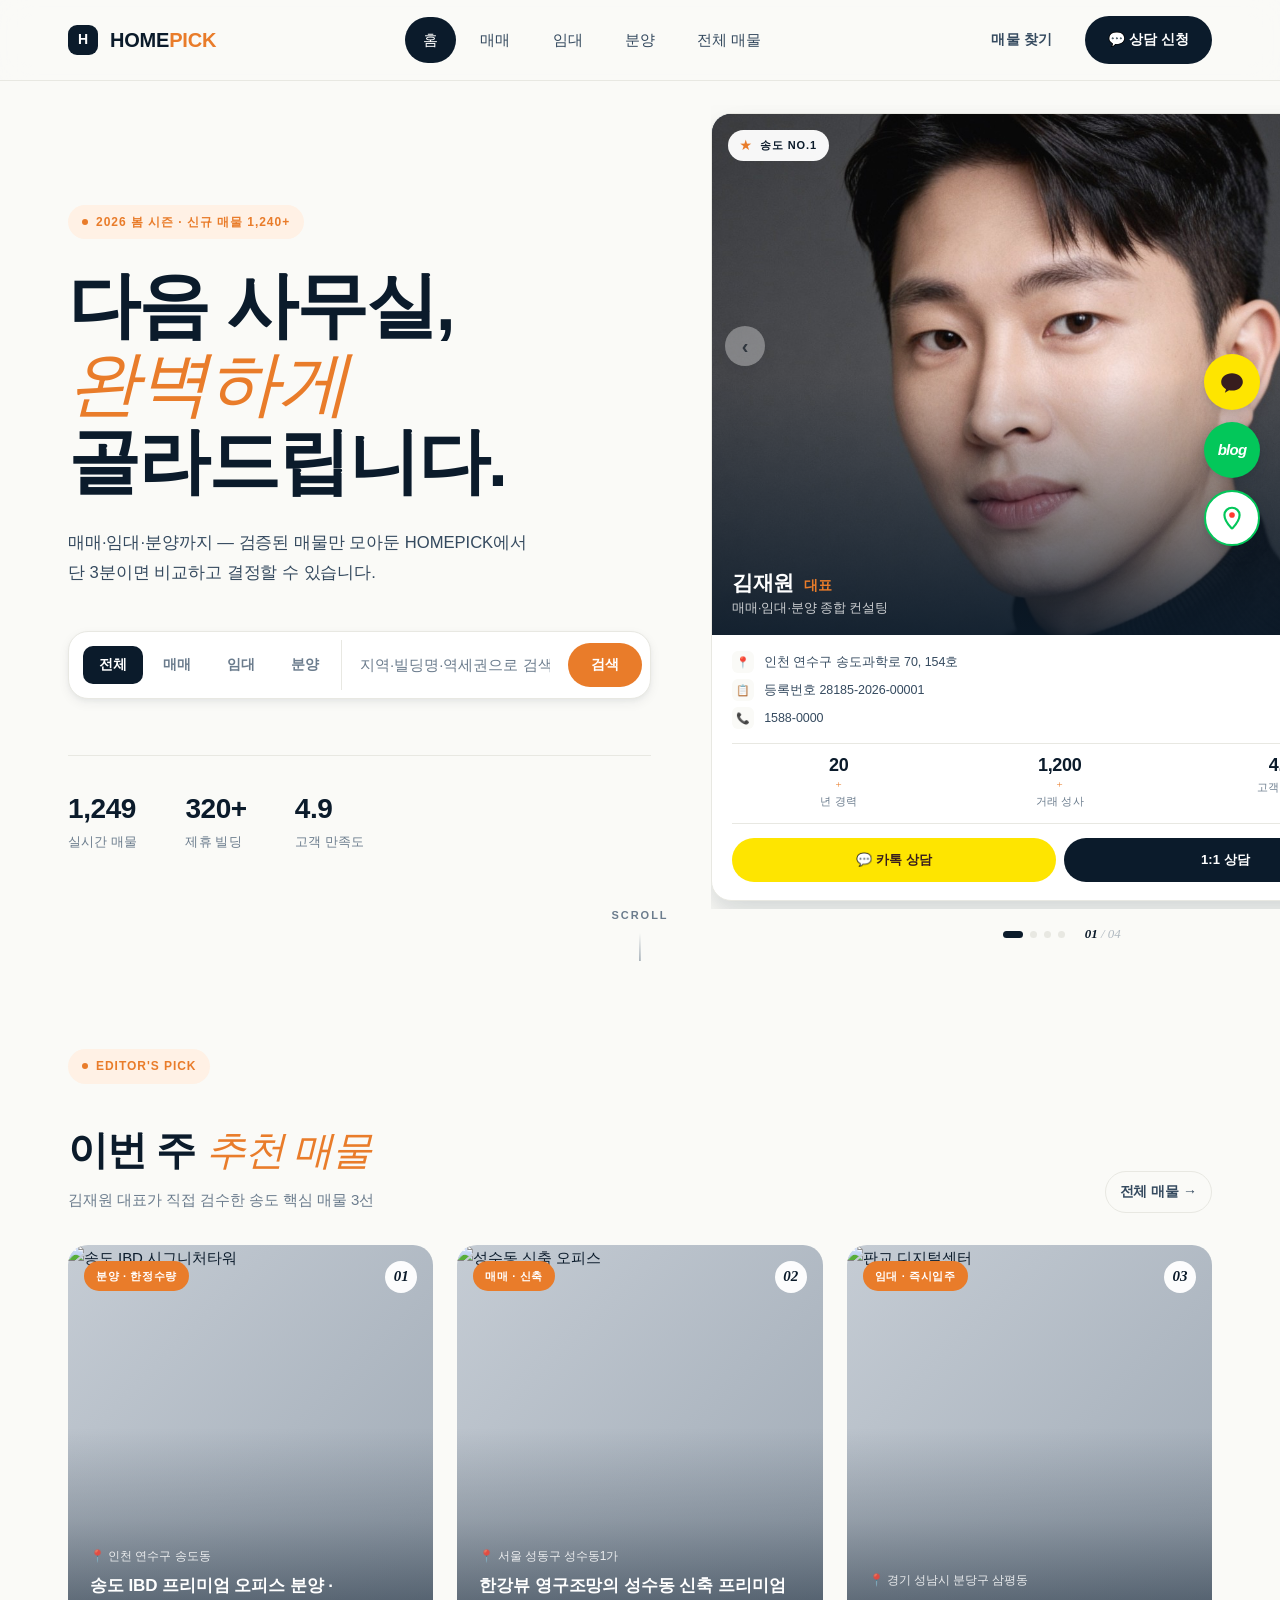
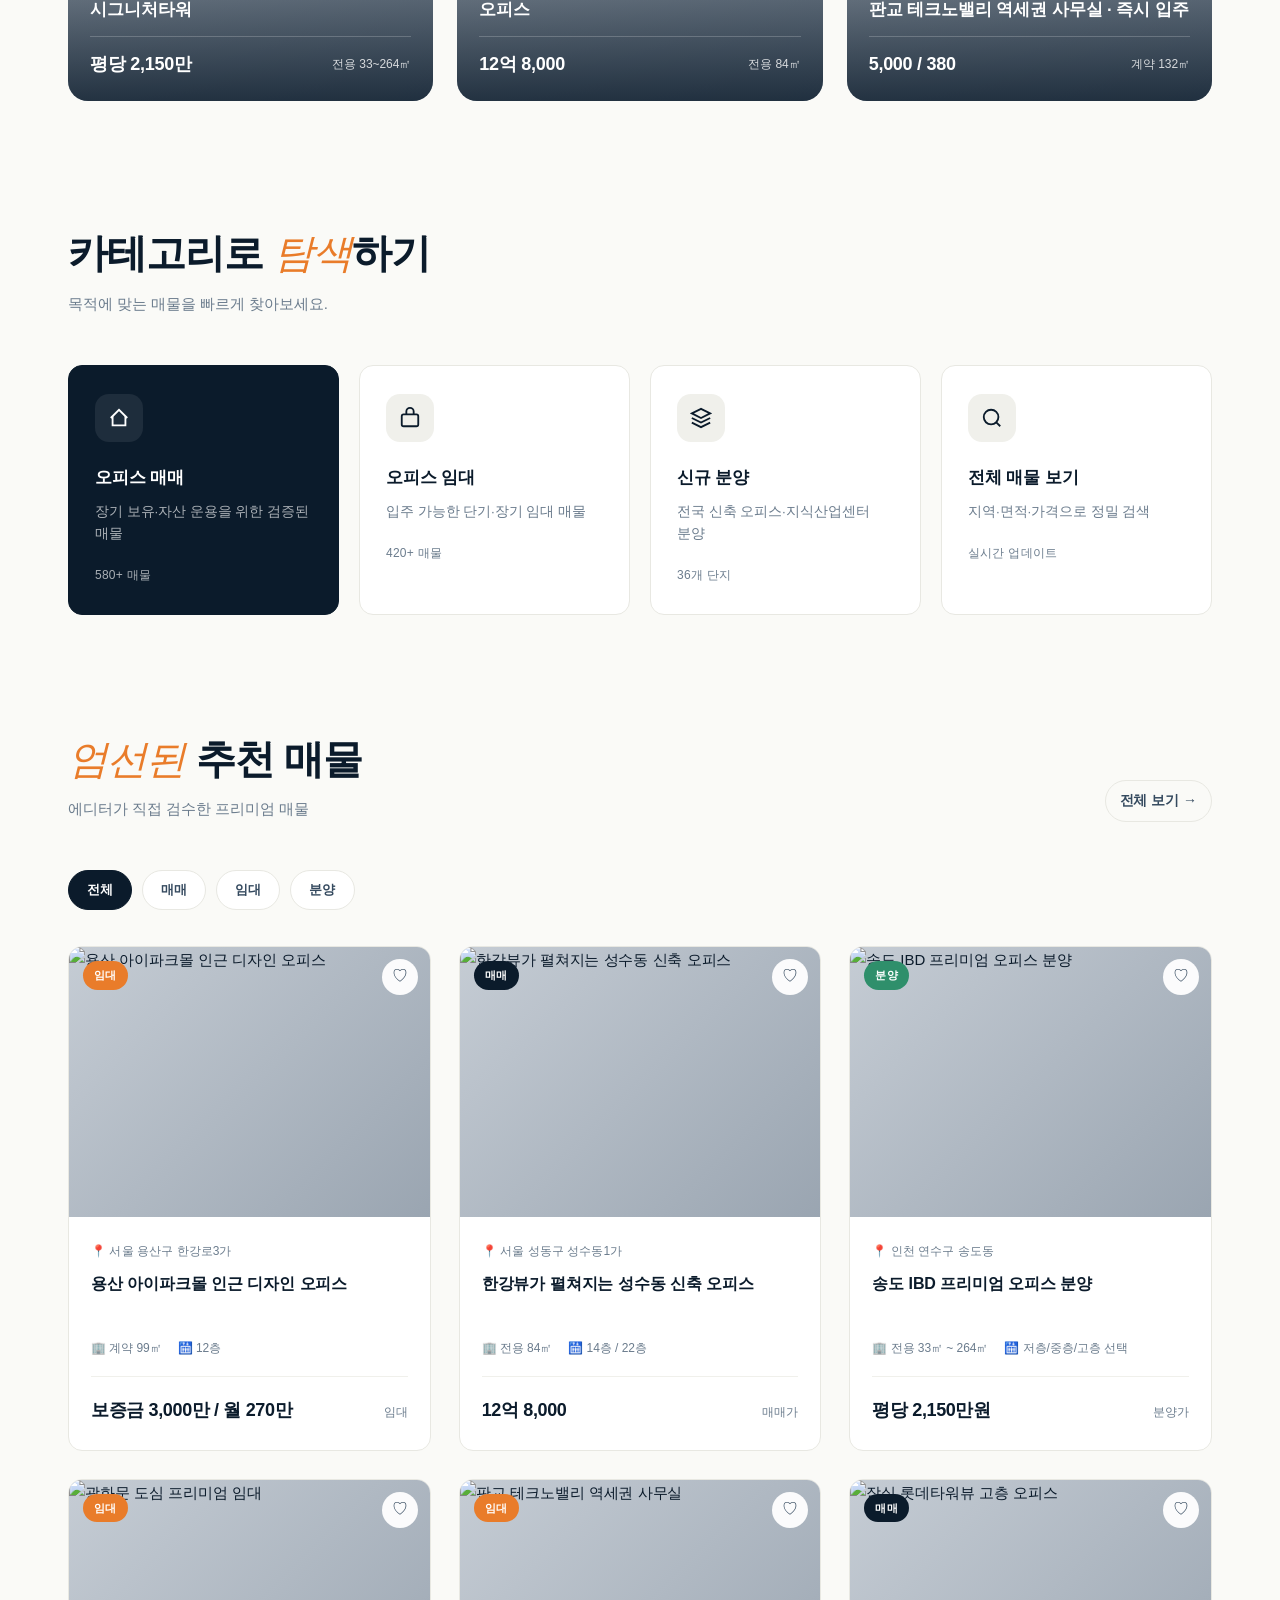
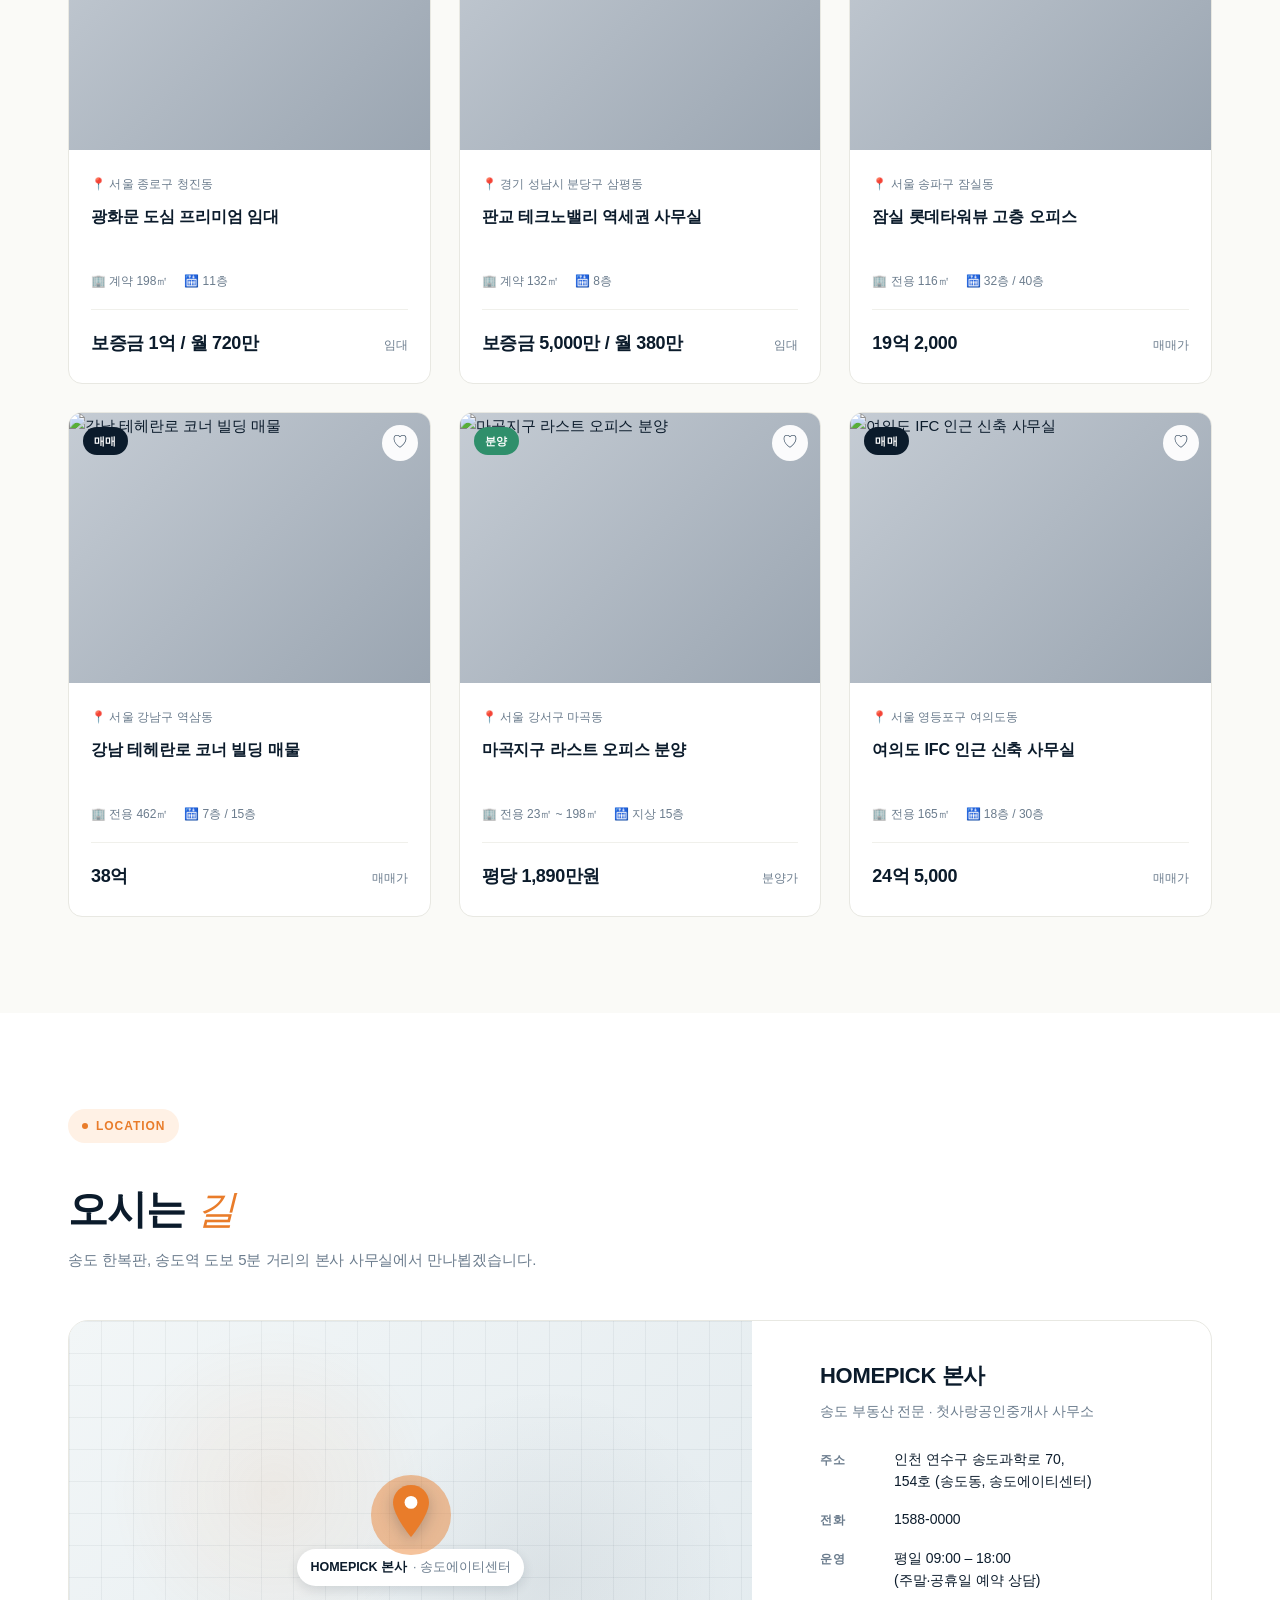
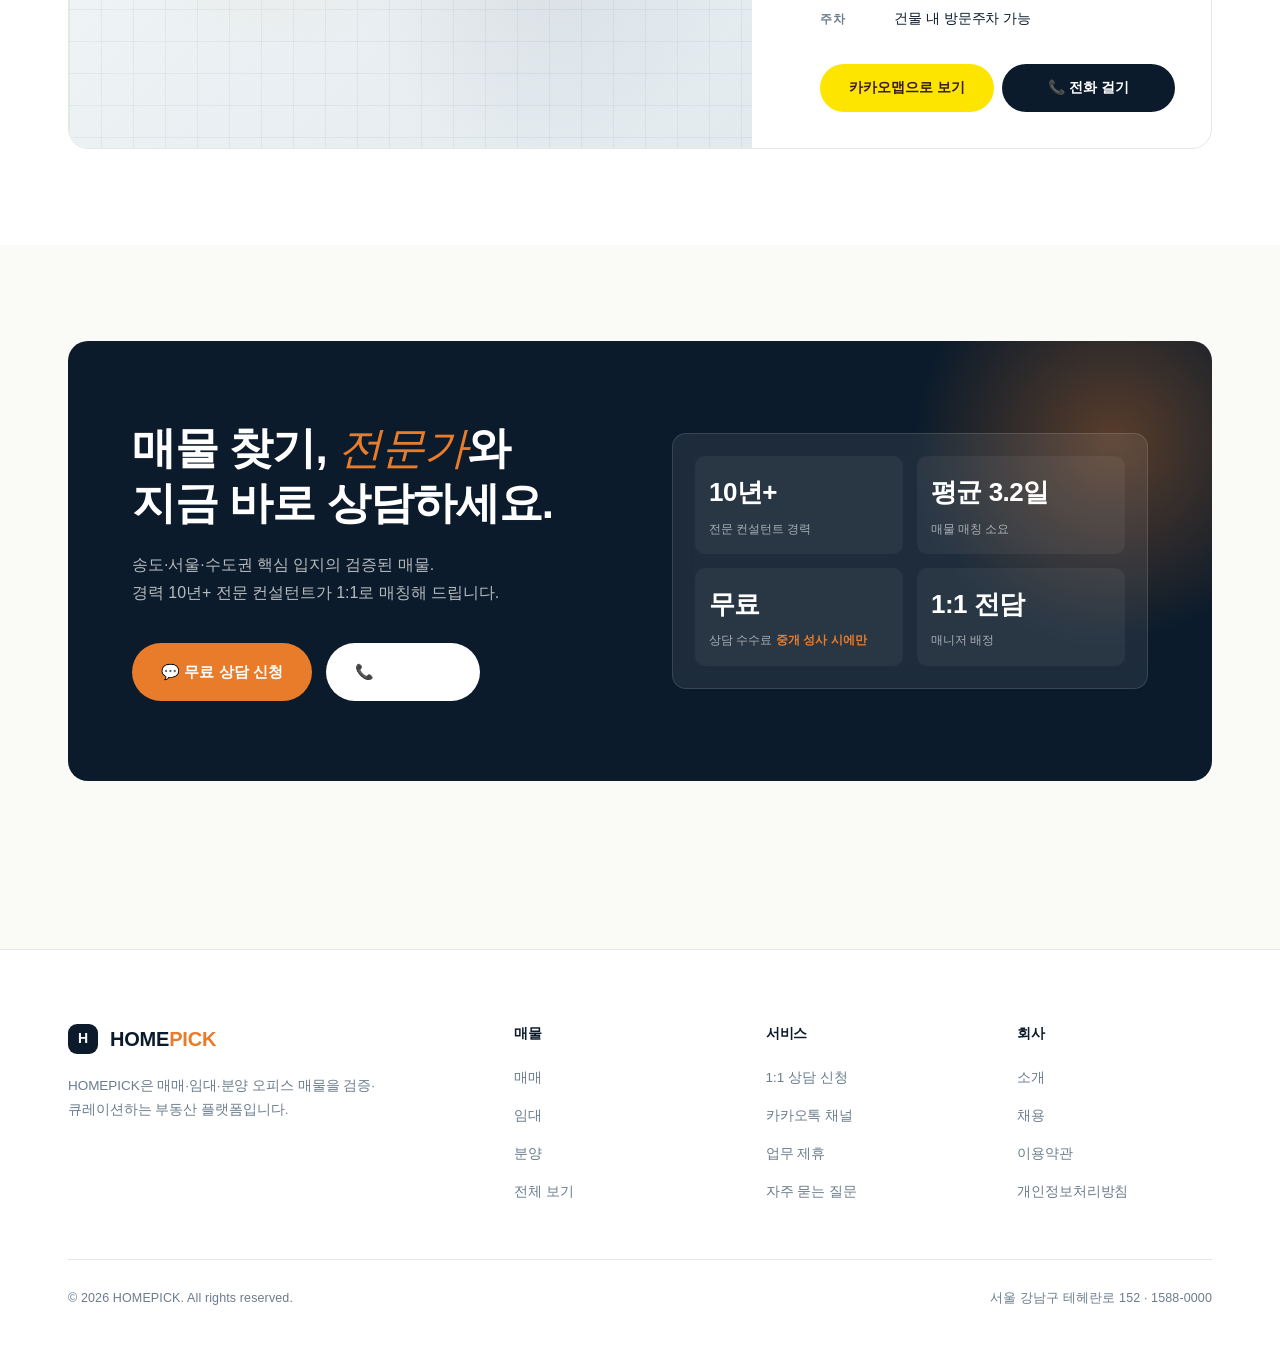
==== commit a64a1117: "Mobile responsive hardening: nav drawer, touch states, peek carousel, PWA Findings from a mobile rev" ====
--- a/index.html
+++ b/index.html
@@ -8,6 +8,9 @@
 <meta name="description" content="HOMEPICK은 매매·임대·분양 오피스 매물을 큐레이션하는 부동산 플랫폼입니다." />
 <link rel="stylesheet" href="assets/css/style.css" />
 <link rel="icon" type="image/svg+xml" href="assets/img/favicon.svg" />
+<link rel="manifest" href="manifest.json" />
+<link rel="apple-touch-icon" href="assets/img/favicon.svg" />
+
 </head>
 <body class="is-loading">
 
@@ -37,8 +40,25 @@
       <a href="listings.html" class="btn btn-ghost">매물 찾기</a>
       <a href="#" class="btn btn-primary" data-consult>💬 상담 신청</a>
     </div>
+      <button class="nav-toggle" type="button" aria-label="메뉴 열기" aria-expanded="false" aria-controls="mobile-nav">
+        <span></span><span></span><span></span>
+      </button>
   </div>
 </header>
+  <nav class="mobile-nav" id="mobile-nav" aria-label="모바일 메뉴" hidden>
+    <a href="index.html" style="background:var(--line-2);color:var(--ink);">홈</a>
+    <a href="listings.html?type=sale">매매</a>
+    <a href="listings.html?type=rent">임대</a>
+    <a href="listings.html?type=presale">분양</a>
+    <a href="listings.html">전체 매물</a>
+    <a href="#" class="mn-cta" data-consult>💬 무료 상담 신청</a>
+    <div class="mn-meta">
+      HOMEPICK 공인중개사 사무소<br/>
+      인천 연수구 송도과학로 70, 154호<br/>
+      1588-0000
+    </div>
+  </nav>
+
 
 <main>
 
@@ -227,7 +247,7 @@
       </div>
       <div class="feature-grid">
         <a class="feature-card" href="detail.html?id=seed-5">
-          <img src="https://images.unsplash.com/photo-1486325212027-8081e485255e?w=800&q=80&auto=format&fit=crop" alt="송도 IBD 시그니처타워" loading="lazy"/>
+          <img src="https://images.unsplash.com/photo-1486325212027-8081e485255e?w=800&q=80&auto=format&fit=crop" srcset="https://images.unsplash.com/photo-1486325212027-8081e485255e?w=480&q=80&auto=format&fit=crop 480w, https://images.unsplash.com/photo-1486325212027-8081e485255e?w=800&q=80&auto=format&fit=crop 800w, https://images.unsplash.com/photo-1486325212027-8081e485255e?w=1200&q=80&auto=format&fit=crop 1200w" sizes="(max-width: 640px) 92vw, (max-width: 960px) 33vw, 25vw" alt="송도 IBD 시그니처타워" loading="lazy" decoding="async"/>
           <span class="fc-tag">분양 · 한정수량</span>
           <span class="fc-num">01</span>
           <div class="fc-body">
@@ -240,7 +260,7 @@
           </div>
         </a>
         <a class="feature-card" href="detail.html?id=seed-1">
-          <img src="https://images.unsplash.com/photo-1545324418-cc1a3fa10c00?w=800&q=80&auto=format&fit=crop" alt="성수동 신축 오피스" loading="lazy"/>
+          <img src="https://images.unsplash.com/photo-1545324418-cc1a3fa10c00?w=800&q=80&auto=format&fit=crop" srcset="https://images.unsplash.com/photo-1545324418-cc1a3fa10c00?w=480&q=80&auto=format&fit=crop 480w, https://images.unsplash.com/photo-1545324418-cc1a3fa10c00?w=800&q=80&auto=format&fit=crop 800w, https://images.unsplash.com/photo-1545324418-cc1a3fa10c00?w=1200&q=80&auto=format&fit=crop 1200w" sizes="(max-width: 640px) 92vw, (max-width: 960px) 33vw, 25vw" alt="성수동 신축 오피스" loading="lazy" decoding="async"/>
           <span class="fc-tag">매매 · 신축</span>
           <span class="fc-num">02</span>
           <div class="fc-body">
@@ -253,7 +273,7 @@
           </div>
         </a>
         <a class="feature-card" href="detail.html?id=seed-2">
-          <img src="https://images.unsplash.com/photo-1497366216548-37526070297c?w=800&q=80&auto=format&fit=crop" alt="판교 디지털센터" loading="lazy"/>
+          <img src="https://images.unsplash.com/photo-1497366216548-37526070297c?w=800&q=80&auto=format&fit=crop" srcset="https://images.unsplash.com/photo-1497366216548-37526070297c?w=480&q=80&auto=format&fit=crop 480w, https://images.unsplash.com/photo-1497366216548-37526070297c?w=800&q=80&auto=format&fit=crop 800w, https://images.unsplash.com/photo-1497366216548-37526070297c?w=1200&q=80&auto=format&fit=crop 1200w" sizes="(max-width: 640px) 92vw, (max-width: 960px) 33vw, 25vw" alt="판교 디지털센터" loading="lazy" decoding="async"/>
           <span class="fc-tag">임대 · 즉시입주</span>
           <span class="fc-num">03</span>
           <div class="fc-body">
--- a/assets/css/style.css
+++ b/assets/css/style.css
@@ -35,6 +35,9 @@
 
 * { box-sizing: border-box; margin: 0; padding: 0; }
 
+/* Removes default iOS/Android tap highlight; :active gives feedback instead */
+* { -webkit-tap-highlight-color: transparent; }
+
 html, body {
   background: var(--bg);
   color: var(--ink);
@@ -152,6 +155,76 @@
 .nav a.active { background: var(--ink); color: #fff; }
 
 .header-cta { display: flex; align-items: center; gap: 10px; }
+
+/* Mobile hamburger toggle (hidden on desktop) */
+.nav-toggle {
+  display: none;
+  width: 44px; height: 44px;
+  flex-direction: column;
+  align-items: center; justify-content: center;
+  gap: 5px;
+  border-radius: 12px;
+  transition: background .15s ease;
+}
+.nav-toggle:active { background: var(--line-2); }
+.nav-toggle span {
+  display: block;
+  width: 22px; height: 2px;
+  background: var(--ink);
+  border-radius: 2px;
+  transition: transform .25s ease, opacity .15s ease;
+}
+.nav-toggle.is-open span:nth-child(1) { transform: translateY(7px) rotate(45deg); }
+.nav-toggle.is-open span:nth-child(2) { opacity: 0; }
+.nav-toggle.is-open span:nth-child(3) { transform: translateY(-7px) rotate(-45deg); }
+
+/* Mobile drawer */
+.mobile-nav[hidden] { display: flex; } /* override the HTML5 hidden attribute */
+.mobile-nav {
+  position: fixed;
+  top: 64px; left: 0; right: 0; bottom: 0;
+  background: var(--bg);
+  padding: 24px 24px calc(40px + env(safe-area-inset-bottom, 0px));
+  z-index: 95;
+  display: flex; flex-direction: column; gap: 6px;
+  transform: translateY(-100%);
+  opacity: 0; visibility: hidden;
+  transition: transform .3s cubic-bezier(.2,.7,.2,1), opacity .25s ease, visibility 0s linear .3s;
+  overflow-y: auto;
+}
+.mobile-nav.is-open {
+  transform: translateY(0);
+  opacity: 1;
+  visibility: visible;
+  transition: transform .3s cubic-bezier(.2,.7,.2,1), opacity .2s ease;
+}
+.mobile-nav a {
+  padding: 16px 18px;
+  border-radius: 14px;
+  font-size: 16px; font-weight: 600;
+  color: var(--ink); letter-spacing: -0.005em;
+  display: flex; align-items: center; justify-content: space-between;
+  border-bottom: 1px solid var(--line);
+}
+.mobile-nav a:last-of-type { border-bottom: 0; }
+.mobile-nav a:active { background: var(--line-2); }
+.mobile-nav a::after { content: '→'; color: var(--ink-3); font-size: 16px; }
+.mobile-nav .mn-cta {
+  margin-top: 18px;
+  background: var(--ink); color: #fff;
+  justify-content: center;
+  border: 0;
+  font-size: 15px;
+}
+.mobile-nav .mn-cta:active { background: #1c3047; }
+.mobile-nav .mn-cta::after { content: ''; }
+.mobile-nav .mn-meta {
+  margin-top: auto;
+  padding-top: 24px;
+  color: var(--ink-3);
+  font-size: 12.5px; line-height: 1.7;
+  text-align: center;
+}
 .btn {
   display: inline-flex; align-items: center; justify-content: center; gap: 8px;
   padding: 11px 22px; border-radius: 999px;
@@ -172,10 +245,10 @@
 /* ===== Hero ===== */
 .hero {
   position: relative;
-  /* Slightly less than viewport so the feature strip peeks above fold */
-  min-height: calc(86vh - 80px);
+  /* Grow with content so the realtor carousel fits without scroll */
+  min-height: 0;
   display: flex; align-items: center;
-  padding: 48px 0 56px;
+  padding: 40px 0 56px;
 }
 .hero-grid {
   display: grid; grid-template-columns: 1.15fr 0.85fr; gap: 64px;
@@ -667,7 +740,7 @@
 /* Photo as full-width banner at the top */
 .realtor-card .rc-photo-banner {
   position: relative;
-  aspect-ratio: 4/5;
+  aspect-ratio: 4/3;
   background: linear-gradient(135deg, #1F3550 0%, #0B1B2B 100%);
   overflow: hidden;
 }
@@ -675,12 +748,12 @@
   position: absolute; inset: 0;
   width: 100%; height: 100%;
   object-fit: cover;
-  object-position: center 22%;
+  object-position: center 35%;
 }
 .realtor-card .rc-photo-banner .initial {
   position: absolute; inset: 0;
   display: grid; place-items: center;
-  font-weight: 800; font-size: 96px;
+  font-weight: 800; font-size: 72px;
   color: rgba(255, 255, 255, 0.94);
   letter-spacing: -0.03em;
   z-index: 0;
@@ -716,90 +789,90 @@
 }
 .realtor-card .rc-name-overlay {
   position: absolute; left: 0; right: 0; bottom: 0;
-  padding: 18px 22px 20px;
+  padding: 14px 20px 16px;
   color: #fff; z-index: 2;
 }
 .realtor-card .rc-name {
-  font-size: 24px; font-weight: 800; letter-spacing: -0.02em;
+  font-size: 21px; font-weight: 800; letter-spacing: -0.02em;
   line-height: 1.2;
 }
 .realtor-card .rc-name .role {
-  color: var(--accent); font-size: 15px; font-weight: 700; margin-left: 6px;
+  color: var(--accent); font-size: 14px; font-weight: 700; margin-left: 5px;
 }
 .realtor-card .rc-sub {
-  font-size: 13px; color: rgba(255, 255, 255, 0.78);
-  margin-top: 4px;
+  font-size: 12.5px; color: rgba(255, 255, 255, 0.78);
+  margin-top: 3px;
 }
 
 /* Card body */
 .realtor-card .rc-body {
-  padding: 22px 24px 24px;
+  padding: 16px 20px 18px;
   display: flex; flex-direction: column;
   flex: 1;
 }
 .realtor-card .rc-meta {
-  list-style: none; padding: 0; margin: 0 0 18px;
-  display: flex; flex-direction: column; gap: 8px;
-  font-size: 13px; color: var(--ink-2);
+  list-style: none; padding: 0; margin: 0 0 14px;
+  display: flex; flex-direction: column; gap: 6px;
+  font-size: 12.5px; color: var(--ink-2);
 }
 .realtor-card .rc-meta li { display: flex; align-items: center; gap: 10px; }
 .realtor-card .rc-meta .ic {
-  width: 24px; height: 24px; border-radius: 6px;
+  width: 22px; height: 22px; border-radius: 6px;
   background: var(--bg); color: var(--ink-3);
   display: grid; place-items: center;
-  font-size: 12px; flex-shrink: 0;
+  font-size: 11px; flex-shrink: 0;
 }
 .realtor-card .rc-stats {
   display: grid; grid-template-columns: repeat(3, 1fr);
-  gap: 12px; padding: 18px 0;
+  gap: 8px; padding: 12px 0;
   border-top: 1px solid var(--line);
   border-bottom: 1px solid var(--line);
-  margin-bottom: 18px;
+  margin-bottom: 14px;
 }
 .realtor-card .rc-stat { text-align: center; }
 .realtor-card .rc-stat strong {
-  display: block; font-size: 22px; font-weight: 800;
+  display: block; font-size: 18px; font-weight: 800;
   letter-spacing: -0.02em; line-height: 1.1;
 }
 .realtor-card .rc-stat .serif {
   font-family: var(--font-serif); font-style: italic; color: var(--accent); font-weight: 500;
 }
 .realtor-card .rc-stat span {
-  color: var(--ink-3); font-size: 11.5px;
-  display: block; margin-top: 4px; letter-spacing: 0.02em;
+  color: var(--ink-3); font-size: 11px;
+  display: block; margin-top: 2px; letter-spacing: 0.02em;
 }
 .realtor-card .rc-actions { display: flex; gap: 8px; margin-top: auto; }
-.realtor-card .rc-actions .btn { flex: 1; padding: 12px 14px; font-size: 13.5px; }
+.realtor-card .rc-actions .btn { flex: 1; padding: 10px 14px; font-size: 13px; min-height: 40px; }
 .btn-kakao { background: #FEE500; color: #371D1E; font-weight: 700; }
 .btn-kakao:hover { background: #f4d800; }
 
 /* Carousel nav buttons */
 .rc-nav {
   position: absolute;
-  top: 30%; transform: translateY(-50%);
-  width: 44px; height: 44px; border-radius: 50%;
+  top: 28%; transform: translateY(-50%);
+  width: 40px; height: 40px; border-radius: 50%;
   background: rgba(255, 255, 255, 0.96); color: var(--ink);
   display: grid; place-items: center;
-  font-size: 22px; font-weight: 700; line-height: 1;
+  font-size: 20px; font-weight: 700; line-height: 1;
   box-shadow: 0 6px 18px rgba(11, 27, 43, 0.18);
   z-index: 5; cursor: pointer;
   transition: all .15s ease;
   backdrop-filter: blur(8px);
 }
 .rc-nav:hover { background: #fff; transform: translateY(-50%) scale(1.05); }
-.rc-nav.prev { left: -16px; }
-.rc-nav.next { right: -16px; }
+.rc-nav.prev { left: 10px; }
+.rc-nav.next { right: 10px; }
 .rc-nav[disabled] { opacity: 0.35; cursor: not-allowed; }
 .rc-nav[disabled]:hover { transform: translateY(-50%); }
 
 /* Dot indicators + counter */
 .rc-controls {
   display: flex; align-items: center; justify-content: center;
-  gap: 18px; margin-top: 20px;
-}
-.rc-dots { display: flex; gap: 8px; align-items: center; }
+  gap: 16px; margin-top: 14px;
+}
+.rc-dots { display: flex; gap: 7px; align-items: center; }
 .rc-dot {
-  width: 8px; height: 8px; border-radius: 50%;
+  width: 7px; height: 7px; border-radius: 50%;
   background: var(--line);
   border: 0; padding: 0; cursor: pointer;
   transition: all .2s ease;
@@ -807,12 +880,12 @@
 .rc-dot:hover { background: var(--ink-3); }
 .rc-dot.active {
   background: var(--ink);
-  width: 24px; border-radius: 999px;
+  width: 20px; border-radius: 999px;
 }
 .rc-counter {
   font-family: var(--font-serif); font-style: italic;
-  color: var(--ink-3); font-size: 14px; font-weight: 500;
-  min-width: 48px; text-align: center;
+  color: var(--ink-3); font-size: 13px; font-weight: 500;
+  min-width: 44px; text-align: center;
 }
 .rc-counter strong { color: var(--ink); font-weight: 600; }
 
@@ -1213,7 +1286,9 @@
   .form-card { padding: 36px; }
   .form-section { margin-bottom: 40px; }
   .nav { display: none; }
+  .nav-toggle { display: flex; }
   .header-cta .btn-ghost { display: none; }
+  .header-cta .btn-primary { display: none; }
 
   .float-channels { right: 14px; gap: 10px; }
   .float-channels .ch { width: 48px; height: 48px; }
@@ -1306,7 +1381,8 @@
   .feature-grid::-webkit-scrollbar { display: none; }
   .feature-card { scroll-snap-align: start; aspect-ratio: 4/5; }
 
-  /* REALTOR carousel on mobile */
+  /* REALTOR carousel on mobile — show 8% peek of the next card */
+  .realtor-card { flex: 0 0 92%; }
   .realtor-card .rc-photo-banner { aspect-ratio: 4/5; }
   .realtor-card .rc-photo-banner .initial { font-size: 84px; }
   .realtor-card .rc-name-overlay { padding: 16px 18px 18px; }
@@ -1447,6 +1523,37 @@
 
 }
 
+/* ===== Touch-device adjustments ===== */
+@media (hover: none) and (pointer: coarse) {
+  /* Disable sticky hover effects (they get stuck after tap) */
+  .btn-primary:hover { background: var(--ink); transform: none; box-shadow: none; }
+  .btn-accent:hover { background: var(--accent); }
+  .btn-outline:hover { border-color: var(--line); }
+  .btn-ghost:hover { background: transparent; color: var(--ink-2); }
+  .listing-card:hover { transform: none; box-shadow: none; border-color: var(--line); }
+  .listing-card:hover .listing-thumb img { transform: none; }
+  .feature-card:hover { transform: none; }
+  .feature-card:hover img { transform: none; }
+  .cat-tile:hover { transform: none; box-shadow: none; border-color: var(--line); }
+  .float-channels .ch:hover {
+    transform: none;
+    box-shadow: 0 4px 14px rgba(11, 27, 43, 0.18);
+  }
+  .float-channels .ch:hover .tip { opacity: 0; }
+  .rc-nav:hover { background: rgba(255, 255, 255, 0.96); transform: translateY(-50%); }
+  .nav a:hover { background: transparent; color: var(--ink-2); }
+  .chip:hover { border-color: var(--line); }
+}
+
+/* Universal active-state feedback (works on both touch + click) */
+.btn:active { transform: scale(0.97); }
+.listing-card:active, .feature-card:active, .cat-tile:active { transform: scale(0.985); }
+.chip:active { background: var(--line-2); }
+.float-channels .ch:active { transform: scale(0.94); }
+
+/* Horizontal carousels: don't bounce the page when reaching the edge */
+.rc-track, .feature-grid { overscroll-behavior-x: contain; }
+
 /* ===== Small phones ===== */
 @media (max-width: 380px) {
   .container { padding: 0 20px; }
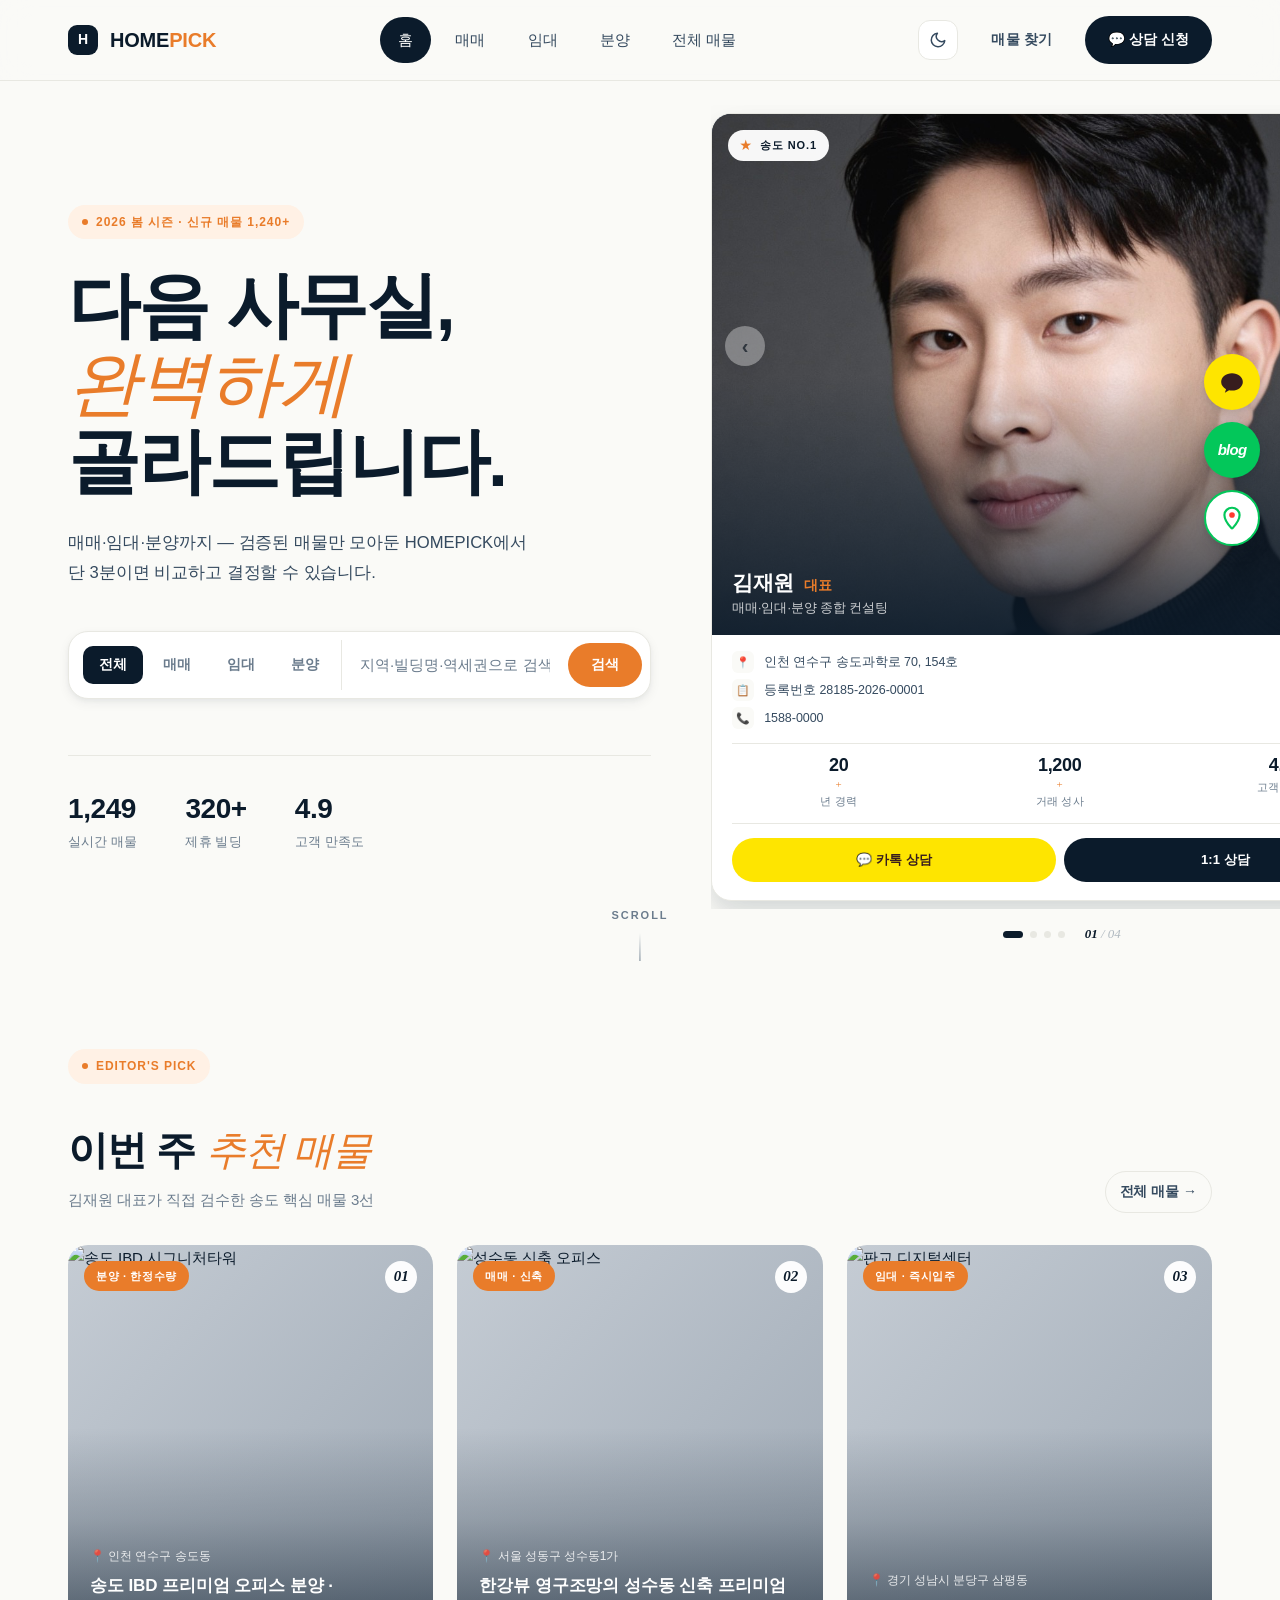
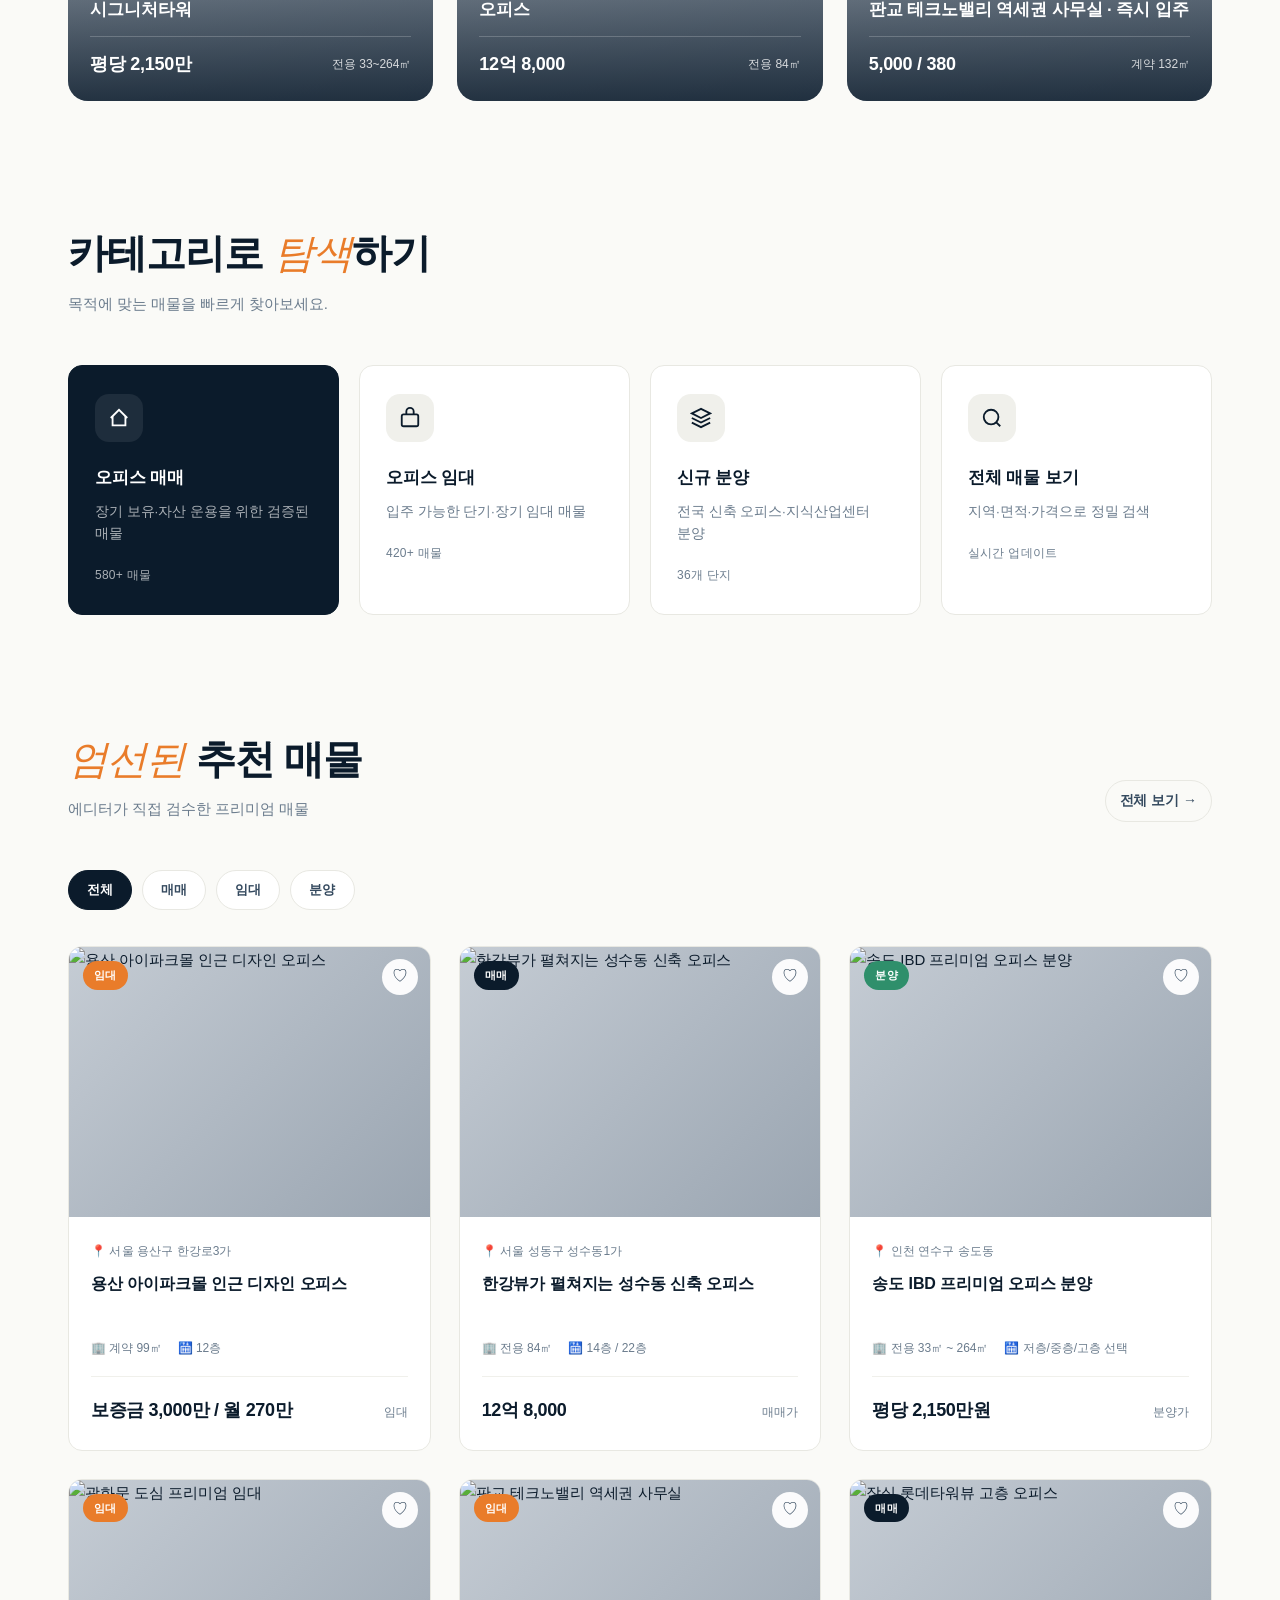
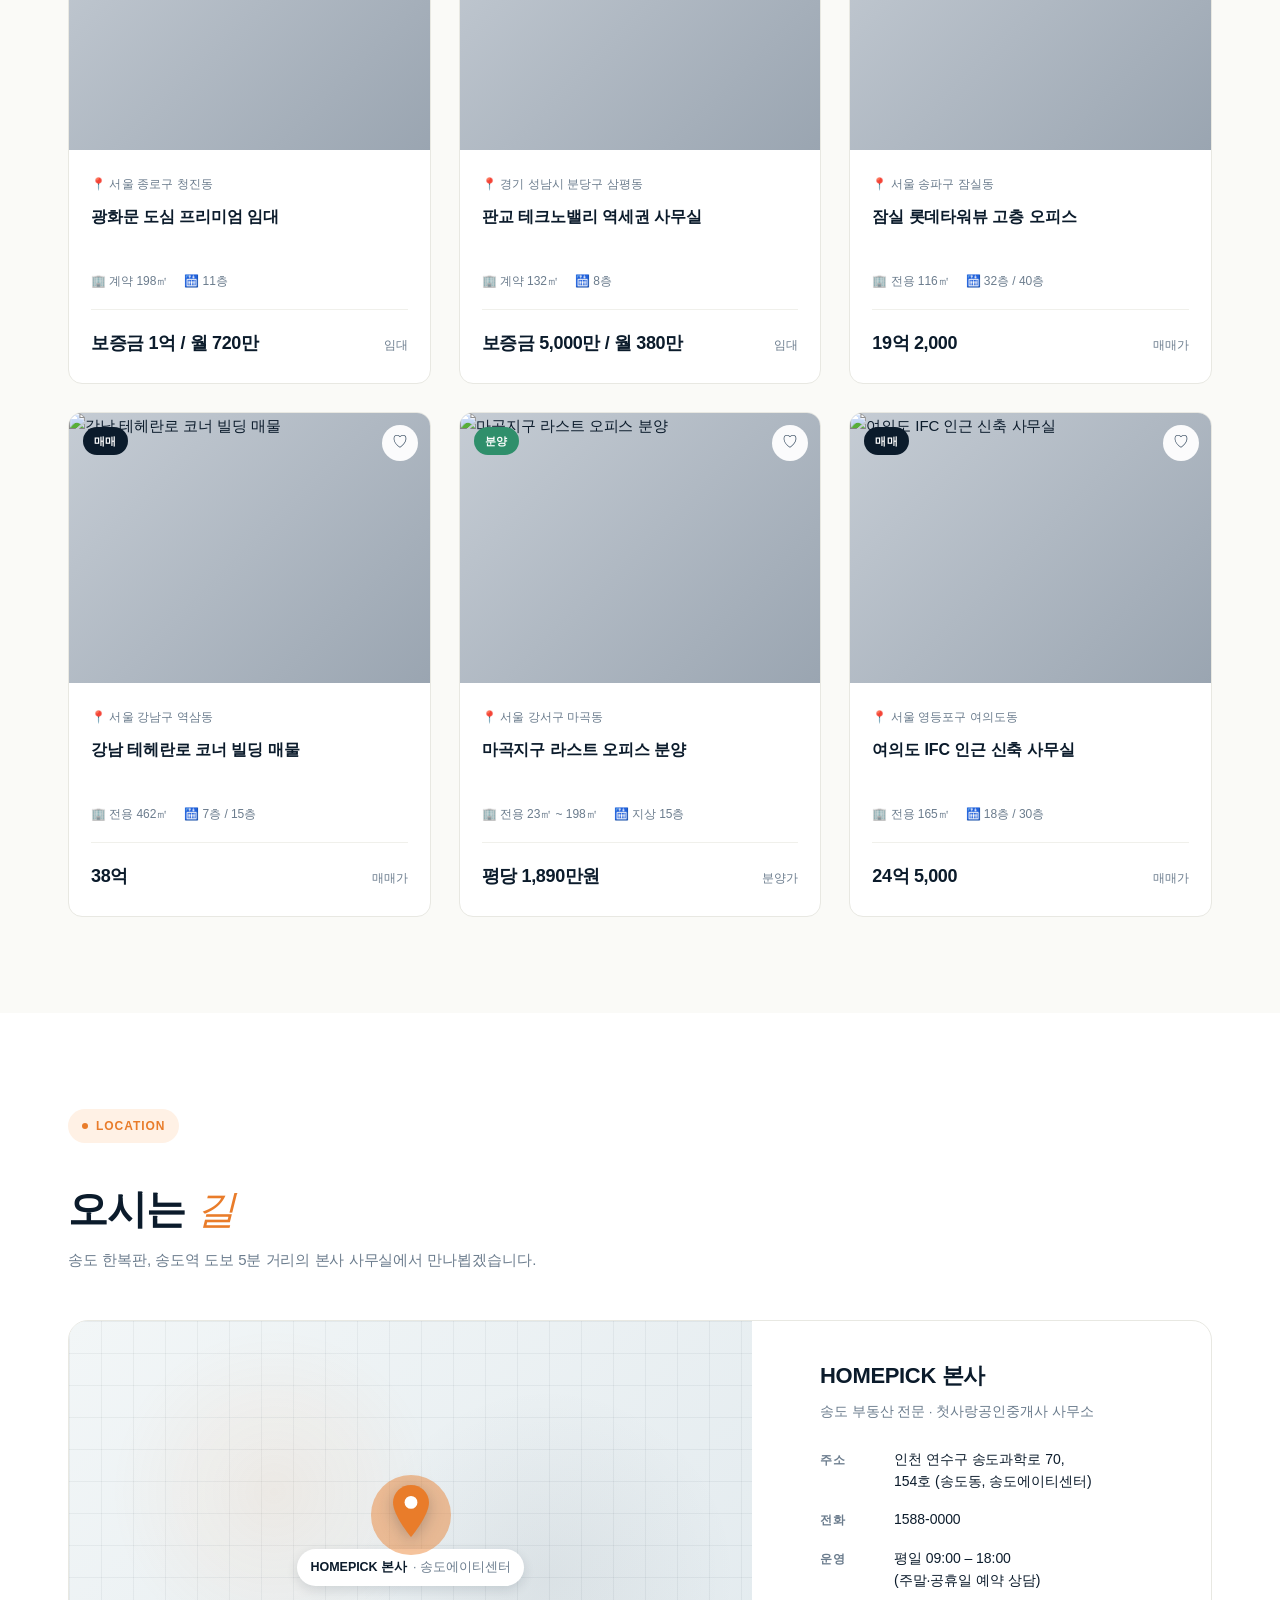
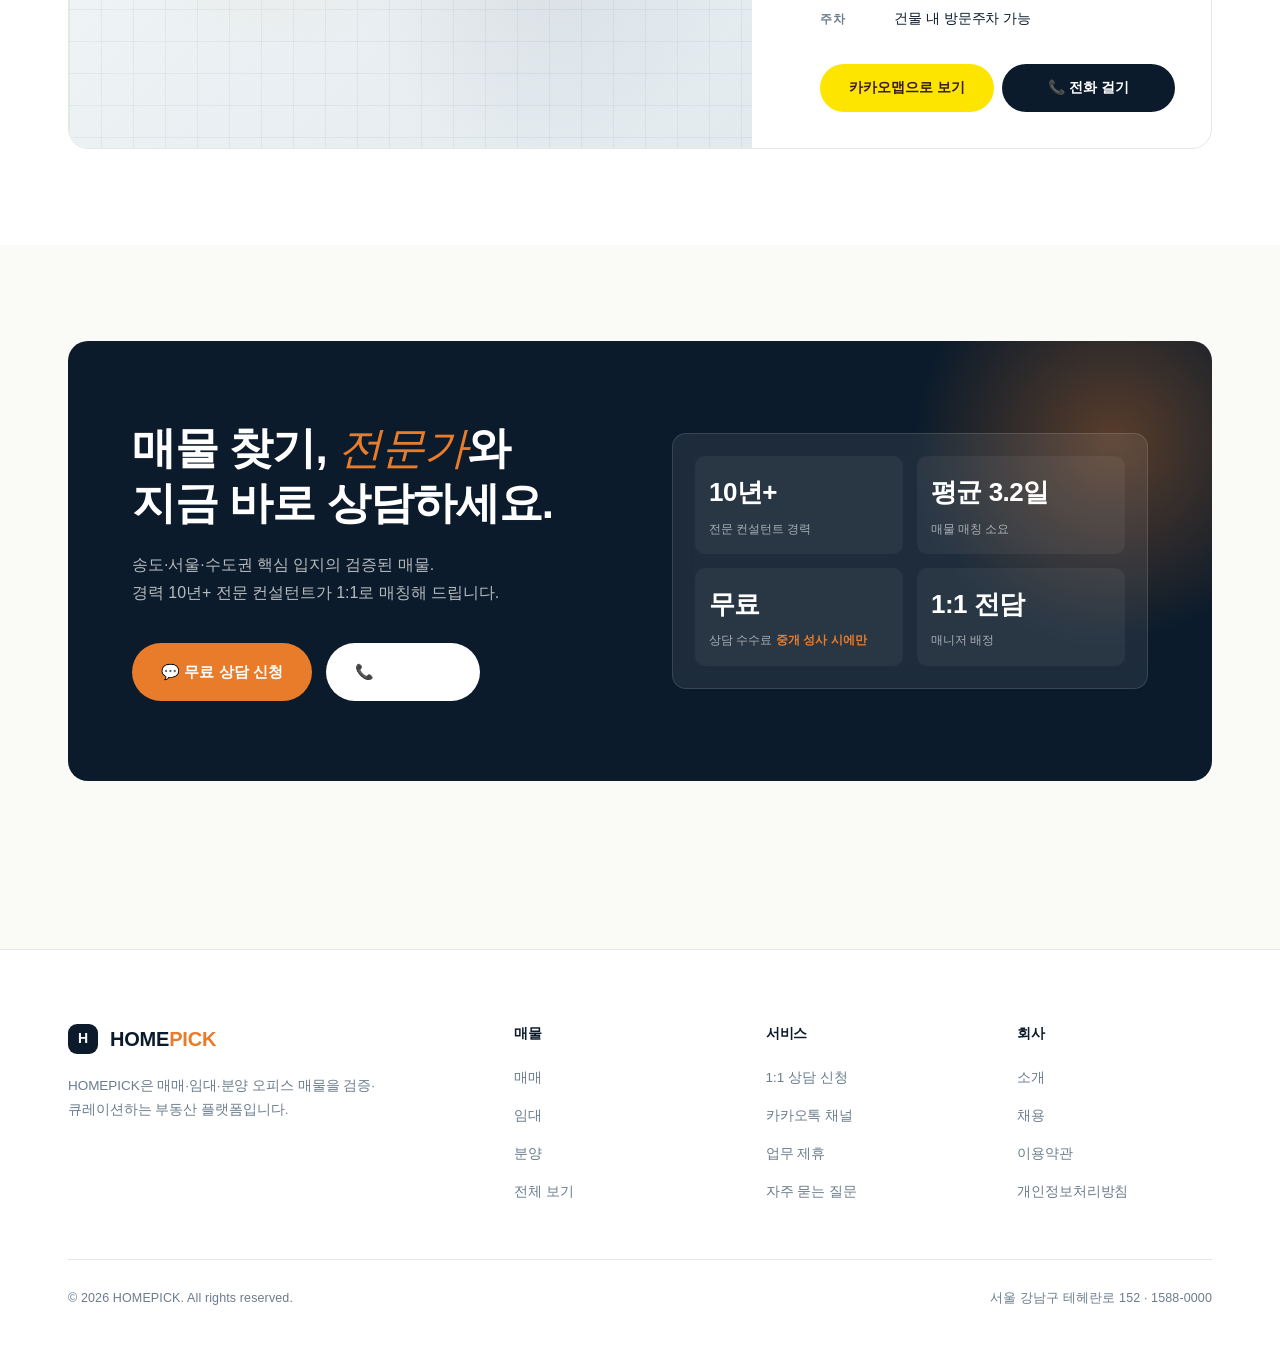
==== commit 7f6482a7: "Apply remaining UX upgrades: dark mode, sticky filters, input hints, swipe gallery Dark mode - Added" ====
--- a/index.html
+++ b/index.html
@@ -1,6 +1,8 @@
 <!doctype html>
 <html lang="ko">
 <head>
+<script>(function(){try{var t=localStorage.getItem('homepick.theme')||(matchMedia('(prefers-color-scheme: dark)').matches?'dark':'light');document.documentElement.setAttribute('data-theme',t);}catch(e){}})();</script>
+
 <meta charset="utf-8" />
 <meta name="viewport" content="width=device-width, initial-scale=1, viewport-fit=cover" />
 <meta name="theme-color" content="#0B1B2B" />
@@ -37,6 +39,10 @@
       <a href="listings.html">전체 매물</a>
     </nav>
     <div class="header-cta">
+      <button class="theme-toggle" type="button" data-theme-toggle aria-label="다크 모드 전환">
+        <svg class="icon-moon" viewBox="0 0 24 24" fill="none" stroke="currentColor" stroke-width="2" stroke-linecap="round" stroke-linejoin="round"><path d="M21 12.79A9 9 0 1 1 11.21 3 7 7 0 0 0 21 12.79z"/></svg>
+        <svg class="icon-sun" viewBox="0 0 24 24" fill="none" stroke="currentColor" stroke-width="2" stroke-linecap="round" stroke-linejoin="round"><circle cx="12" cy="12" r="4"/><path d="M12 2v2M12 20v2M4.93 4.93l1.41 1.41M17.66 17.66l1.41 1.41M2 12h2M20 12h2M6.34 17.66l-1.41 1.41M19.07 4.93l-1.41 1.41"/></svg>
+      </button>
       <a href="listings.html" class="btn btn-ghost">매물 찾기</a>
       <a href="#" class="btn btn-primary" data-consult>💬 상담 신청</a>
     </div>
--- a/assets/css/style.css
+++ b/assets/css/style.css
@@ -15,6 +15,13 @@
   --accent-soft: #FFF1E5;
   --green: #2F8F6B;
   --blue: #2563A8;
+  /* Strong solid fill (dark navy block + white text) used by primary
+     buttons, banner, loader, bottom CTA, active chips, etc. Tokenised
+     so dark mode can keep these legible. */
+  --fill-strong: #0B1B2B;
+  --fill-strong-hover: #1c3047;
+  --on-strong: #FFFFFF;
+  --header-bg: rgba(250, 250, 247, 0.85);
   --shadow-sm: 0 1px 2px rgba(11, 27, 43, 0.04), 0 1px 3px rgba(11, 27, 43, 0.06);
   --shadow-md: 0 4px 12px rgba(11, 27, 43, 0.06), 0 2px 4px rgba(11, 27, 43, 0.04);
   --shadow-lg: 0 20px 40px rgba(11, 27, 43, 0.10), 0 8px 16px rgba(11, 27, 43, 0.06);
@@ -24,6 +31,29 @@
   --container: 1200px;
   --font-sans: 'Pretendard', -apple-system, BlinkMacSystemFont, 'Apple SD Gothic Neo', 'Noto Sans KR', sans-serif;
   --font-serif: 'Cormorant Garamond', 'Noto Serif KR', serif;
+}
+
+[data-theme="dark"] {
+  --bg: #0F151B;
+  --surface: #1A222B;
+  --ink: #EAEEF2;
+  --ink-2: #B2BEC9;
+  --ink-3: #7C8A96;
+  --line: #2A333D;
+  --line-2: #222A32;
+  --brand: #EAEEF2;
+  --accent: #F0894A;
+  --accent-soft: #2C2014;
+  --green: #41B088;
+  --blue: #5193DA;
+  /* Elevated dark surface keeps "solid fill" elements distinct from --bg */
+  --fill-strong: #242E38;
+  --fill-strong-hover: #2F3B47;
+  --on-strong: #F4F7FA;
+  --header-bg: rgba(15, 21, 27, 0.82);
+  --shadow-sm: 0 1px 2px rgba(0, 0, 0, 0.32), 0 1px 3px rgba(0, 0, 0, 0.4);
+  --shadow-md: 0 4px 12px rgba(0, 0, 0, 0.38), 0 2px 4px rgba(0, 0, 0, 0.3);
+  --shadow-lg: 0 20px 40px rgba(0, 0, 0, 0.5), 0 8px 16px rgba(0, 0, 0, 0.36);
 }
 
 @font-face {
@@ -58,7 +88,7 @@
 
 .loader {
   position: fixed; inset: 0; z-index: 9999;
-  background: var(--ink);
+  background: var(--fill-strong);
   display: flex; align-items: center; justify-content: center;
   flex-direction: column; gap: 28px;
   transition: opacity .5s ease, visibility 0s linear .5s;
@@ -123,7 +153,7 @@
 /* ===== Header ===== */
 .site-header {
   position: sticky; top: 0; z-index: 100;
-  background: rgba(250, 250, 247, 0.85);
+  background: var(--header-bg);
   backdrop-filter: saturate(180%) blur(16px);
   -webkit-backdrop-filter: saturate(180%) blur(16px);
   border-bottom: 1px solid var(--line);
@@ -138,7 +168,7 @@
 }
 .logo .mark {
   width: 30px; height: 30px; border-radius: 9px;
-  background: var(--ink);
+  background: var(--fill-strong);
   display: grid; place-items: center;
   color: #fff; font-size: 14px; font-weight: 900;
 }
@@ -152,9 +182,27 @@
   transition: all .15s ease;
 }
 .nav a:hover { background: var(--line-2); color: var(--ink); }
-.nav a.active { background: var(--ink); color: #fff; }
+.nav a.active { background: var(--fill-strong); color: var(--on-strong); }
 
 .header-cta { display: flex; align-items: center; gap: 10px; }
+
+/* Theme toggle */
+.theme-toggle {
+  width: 40px; height: 40px; border-radius: 12px;
+  display: grid; place-items: center;
+  color: var(--ink-2);
+  border: 1px solid var(--line);
+  background: var(--surface);
+  transition: all .15s ease;
+  flex-shrink: 0;
+}
+.theme-toggle:hover { color: var(--ink); border-color: var(--ink-3); }
+.theme-toggle:active { transform: scale(0.92); }
+.theme-toggle svg { width: 18px; height: 18px; }
+.theme-toggle .icon-sun { display: none; }
+.theme-toggle .icon-moon { display: block; }
+[data-theme="dark"] .theme-toggle .icon-sun { display: block; }
+[data-theme="dark"] .theme-toggle .icon-moon { display: none; }
 
 /* Mobile hamburger toggle (hidden on desktop) */
 .nav-toggle {
@@ -211,12 +259,12 @@
 .mobile-nav a::after { content: '→'; color: var(--ink-3); font-size: 16px; }
 .mobile-nav .mn-cta {
   margin-top: 18px;
-  background: var(--ink); color: #fff;
+  background: var(--fill-strong); color: var(--on-strong);
   justify-content: center;
   border: 0;
   font-size: 15px;
 }
-.mobile-nav .mn-cta:active { background: #1c3047; }
+.mobile-nav .mn-cta:active { background: var(--fill-strong-hover); }
 .mobile-nav .mn-cta::after { content: ''; }
 .mobile-nav .mn-meta {
   margin-top: auto;
@@ -236,8 +284,8 @@
 .btn-ghost:hover { background: var(--line-2); color: var(--ink); }
 .btn-outline { border-color: var(--line); color: var(--ink); background: var(--surface); }
 .btn-outline:hover { border-color: var(--ink); }
-.btn-primary { background: var(--ink); color: #fff; }
-.btn-primary:hover { background: #1c3047; transform: translateY(-1px); box-shadow: var(--shadow-md); }
+.btn-primary { background: var(--fill-strong); color: var(--on-strong); }
+.btn-primary:hover { background: var(--fill-strong-hover); transform: translateY(-1px); box-shadow: var(--shadow-md); }
 .btn-accent { background: var(--accent); color: #fff; }
 .btn-accent:hover { background: #d56a1a; }
 .btn-lg { padding: 15px 28px; font-size: 15px; letter-spacing: 0.005em; }
@@ -319,7 +367,7 @@
   font-weight: 600; color: var(--ink-3);
   font-size: 14px;
 }
-.search-tabs button.active { background: var(--ink); color: #fff; }
+.search-tabs button.active { background: var(--fill-strong); color: var(--on-strong); }
 .search-input {
   flex: 1; padding: 12px 18px;
   border: 0; outline: none; background: transparent;
@@ -415,9 +463,22 @@
 .cat-tile h3 { font-size: 17px; font-weight: 700; letter-spacing: -0.005em; }
 .cat-tile p { color: var(--ink-3); font-size: 13.5px; margin-top: 8px; line-height: 1.65; }
 .cat-tile .meta { color: var(--ink-3); font-size: 12px; margin-top: 20px; letter-spacing: 0.02em; }
-.cat-tile.featured { background: var(--ink); color: #fff; border-color: var(--ink); }
+.cat-tile.featured { background: var(--fill-strong); color: var(--on-strong); border-color: var(--fill-strong); }
 .cat-tile.featured .ic-lg { background: rgba(255, 255, 255, 0.08); }
 .cat-tile.featured p, .cat-tile.featured .meta { color: rgba(255, 255, 255, 0.65); }
+
+/* ===== Sticky filter bar (listings page) ===== */
+.list-filterbar {
+  position: sticky;
+  top: 79px;                 /* sits just under the 80px header */
+  z-index: 40;
+  background: var(--bg);
+  padding: 20px 0 16px;
+  margin-bottom: 16px;
+  border-bottom: 1px solid var(--line);
+}
+.list-filterbar .search-card { margin-bottom: 16px; }
+.list-filterbar .filters { margin-bottom: 0; }
 
 /* ===== Listing filter ===== */
 .filters {
@@ -432,7 +493,7 @@
   transition: all .15s ease;
 }
 .chip:hover { border-color: var(--ink-3); }
-.chip.active { background: var(--ink); color: #fff; border-color: var(--ink); }
+.chip.active { background: var(--fill-strong); color: var(--on-strong); border-color: var(--fill-strong); }
 
 /* ===== Listing grid ===== */
 .listing-grid {
@@ -458,7 +519,7 @@
   font-size: 11px; font-weight: 700; letter-spacing: 0.04em;
   color: var(--ink); text-transform: uppercase;
 }
-.listing-thumb .tag.sale { background: var(--ink); color: #fff; }
+.listing-thumb .tag.sale { background: var(--fill-strong); color: var(--on-strong); }
 .listing-thumb .tag.rent { background: var(--accent); color: #fff; }
 .listing-thumb .tag.new { background: var(--green); color: #fff; }
 .listing-thumb .fav {
@@ -502,7 +563,7 @@
 
 /* ===== Featured Banner ===== */
 .banner {
-  background: var(--ink);
+  background: var(--fill-strong);
   border-radius: var(--radius-lg);
   padding: 80px 64px;
   color: #fff;
@@ -566,7 +627,7 @@
 .float-channels .ch .tip {
   position: absolute; right: calc(100% + 12px); top: 50%;
   transform: translateY(-50%) translateX(6px);
-  background: var(--ink); color: #fff;
+  background: var(--fill-strong); color: var(--on-strong);
   padding: 7px 12px; border-radius: 8px;
   font-size: 12px; font-weight: 600;
   white-space: nowrap; opacity: 0; pointer-events: none;
@@ -611,7 +672,7 @@
 .bottom-cta {
   position: fixed; left: 50%; bottom: 24px;
   transform: translate(-50%, 140%);
-  background: var(--ink); color: #fff;
+  background: var(--fill-strong); color: var(--on-strong);
   border-radius: 999px;
   padding: 10px 10px 10px 24px;
   display: flex; align-items: center; gap: 18px;
@@ -1178,7 +1239,7 @@
 
 .toast {
   position: fixed; bottom: 28px; left: 50%; transform: translateX(-50%) translateY(20px);
-  background: var(--ink); color: #fff;
+  background: var(--fill-strong); color: var(--on-strong);
   padding: 14px 22px; border-radius: 12px;
   font-weight: 600; font-size: 14px;
   box-shadow: var(--shadow-lg);
@@ -1196,20 +1257,67 @@
 .detail-grid {
   display: grid; grid-template-columns: 1.6fr 1fr; gap: 40px;
 }
+.detail-gallery-wrap { position: relative; }
 .detail-gallery {
   border-radius: var(--radius-lg); overflow: hidden;
   aspect-ratio: 4/3;
   background: linear-gradient(135deg, #C5CCD4 0%, #9AA5B1 100%);
   position: relative;
-}
-.detail-gallery img { width: 100%; height: 100%; object-fit: cover; }
-.detail-thumbs { display: grid; grid-template-columns: repeat(4, 1fr); gap: 10px; margin-top: 12px; }
+  display: flex;
+  overflow-x: auto;
+  scroll-snap-type: x mandatory;
+  scroll-behavior: smooth;
+  overscroll-behavior-x: contain;
+  scrollbar-width: none;
+}
+.detail-gallery::-webkit-scrollbar { display: none; }
+.detail-gallery .dg-slide {
+  flex: 0 0 100%;
+  scroll-snap-align: start;
+  position: relative;
+}
+.detail-gallery .dg-slide img { width: 100%; height: 100%; object-fit: cover; display: block; }
+.detail-gallery .dg-empty {
+  display: grid; place-items: center;
+  color: rgba(255, 255, 255, 0.85); font-weight: 600;
+}
+.dg-counter {
+  position: absolute; bottom: 14px; right: 14px;
+  background: rgba(11, 27, 43, 0.7); color: #fff;
+  padding: 5px 12px; border-radius: 999px;
+  font-size: 12px; font-weight: 600;
+  backdrop-filter: blur(6px);
+  z-index: 3;
+}
+.dg-counter strong { font-weight: 800; }
+.dg-nav {
+  position: absolute; top: 50%; transform: translateY(-50%);
+  width: 40px; height: 40px; border-radius: 50%;
+  background: rgba(255, 255, 255, 0.92); color: var(--ink);
+  display: grid; place-items: center;
+  font-size: 20px; font-weight: 700; line-height: 1;
+  box-shadow: 0 4px 14px rgba(11, 27, 43, 0.2);
+  z-index: 3; cursor: pointer;
+  transition: opacity .15s ease;
+}
+.dg-nav.prev { left: 12px; }
+.dg-nav.next { right: 12px; }
+.dg-nav[disabled] { opacity: 0; pointer-events: none; }
+
+.detail-thumbs {
+  display: grid; grid-auto-flow: column; grid-auto-columns: 1fr;
+  gap: 10px; margin-top: 12px;
+}
 .detail-thumbs .t {
   aspect-ratio: 1; border-radius: 10px;
   background: linear-gradient(135deg, #C5CCD4, #9AA5B1);
-  overflow: hidden;
-}
-.detail-thumbs .t img { width: 100%; height: 100%; object-fit: cover; }
+  overflow: hidden; cursor: pointer; padding: 0;
+  border: 2px solid transparent;
+  transition: border-color .15s ease, transform .1s ease;
+}
+.detail-thumbs .t.active { border-color: var(--accent); }
+.detail-thumbs .t:active { transform: scale(0.96); }
+.detail-thumbs .t img { width: 100%; height: 100%; object-fit: cover; display: block; }
 .detail-info h1 {
   font-size: clamp(24px, 2.6vw, 32px);
   letter-spacing: -0.018em; font-weight: 700;
@@ -1302,6 +1410,7 @@
   section { padding: 64px 0; }
   .container { padding: 0 24px; }
   .header-inner { height: 64px; }
+  .list-filterbar { top: 63px; padding-top: 14px; }
 
   /* HERO — spacious, breathing */
   .hero { padding: 52px 0 72px; }
@@ -1526,7 +1635,7 @@
 /* ===== Touch-device adjustments ===== */
 @media (hover: none) and (pointer: coarse) {
   /* Disable sticky hover effects (they get stuck after tap) */
-  .btn-primary:hover { background: var(--ink); transform: none; box-shadow: none; }
+  .btn-primary:hover { background: var(--fill-strong); transform: none; box-shadow: none; }
   .btn-accent:hover { background: var(--accent); }
   .btn-outline:hover { border-color: var(--line); }
   .btn-ghost:hover { background: transparent; color: var(--ink-2); }
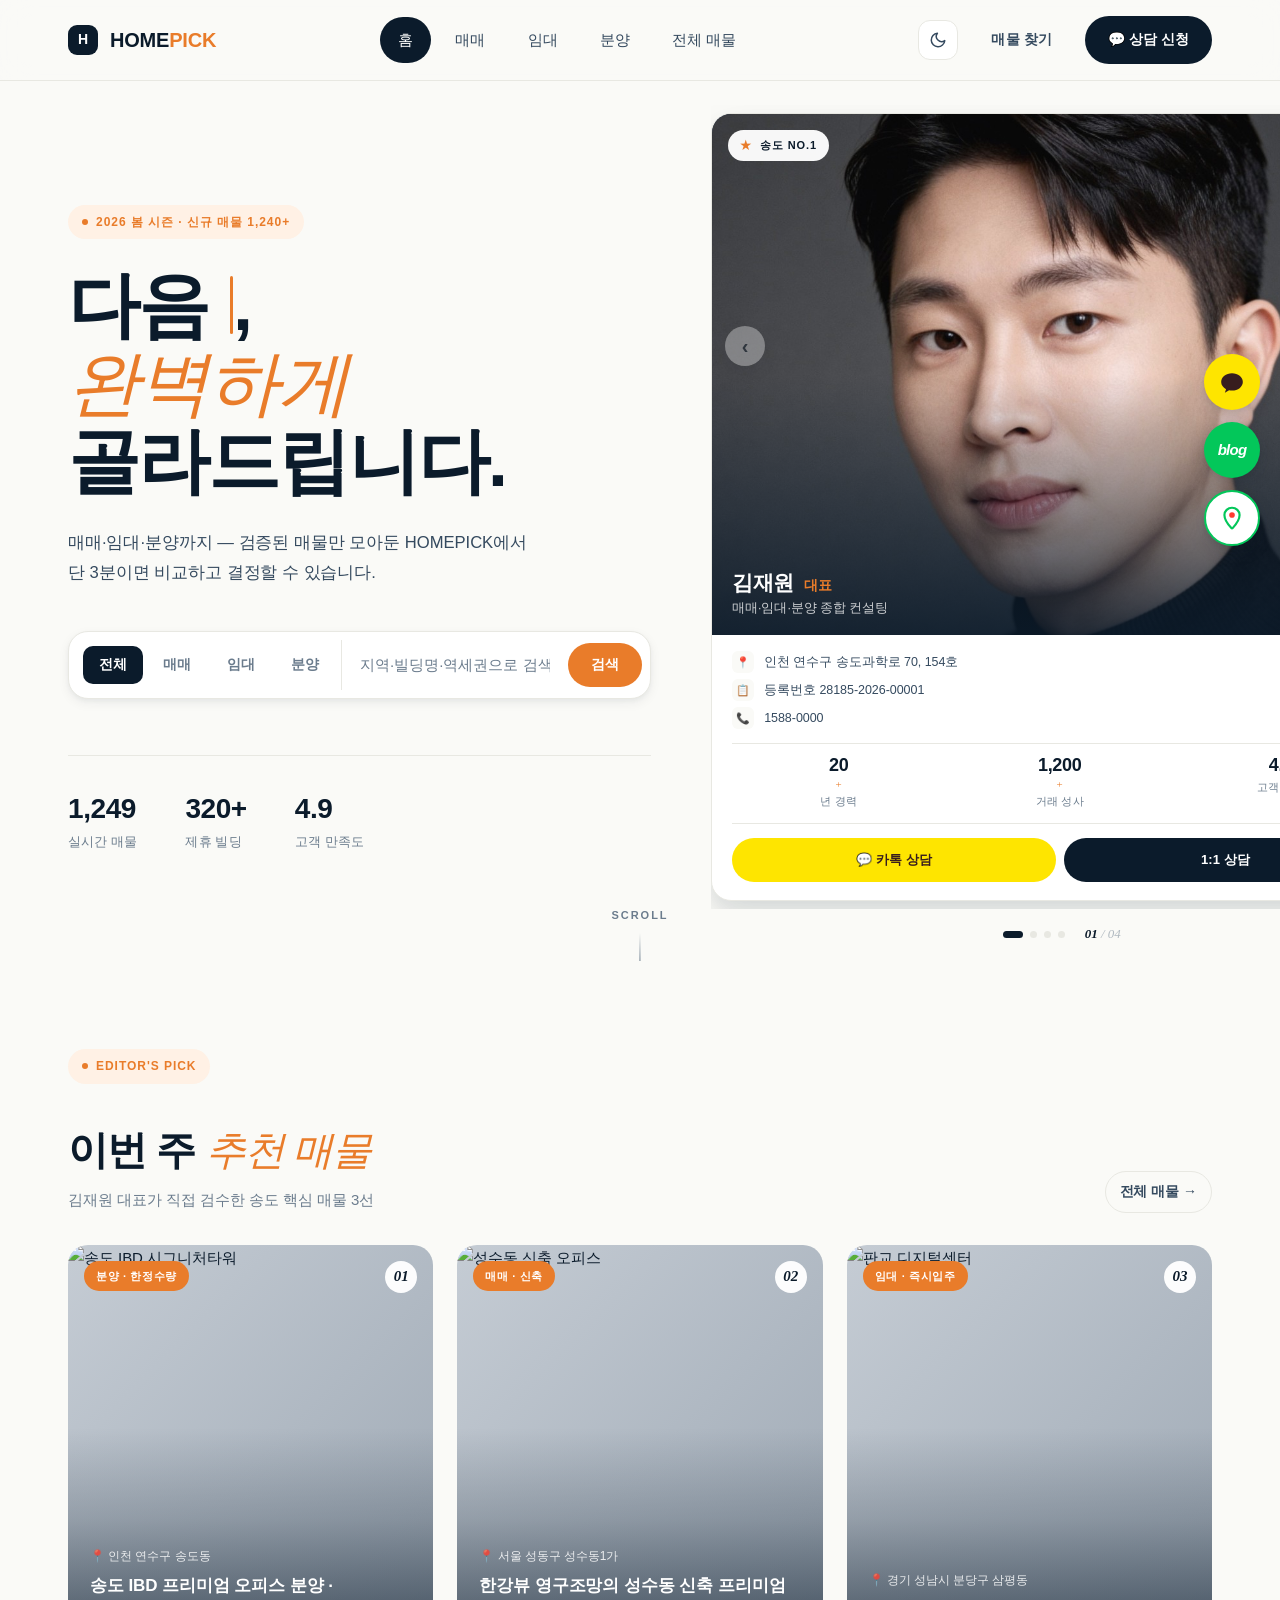
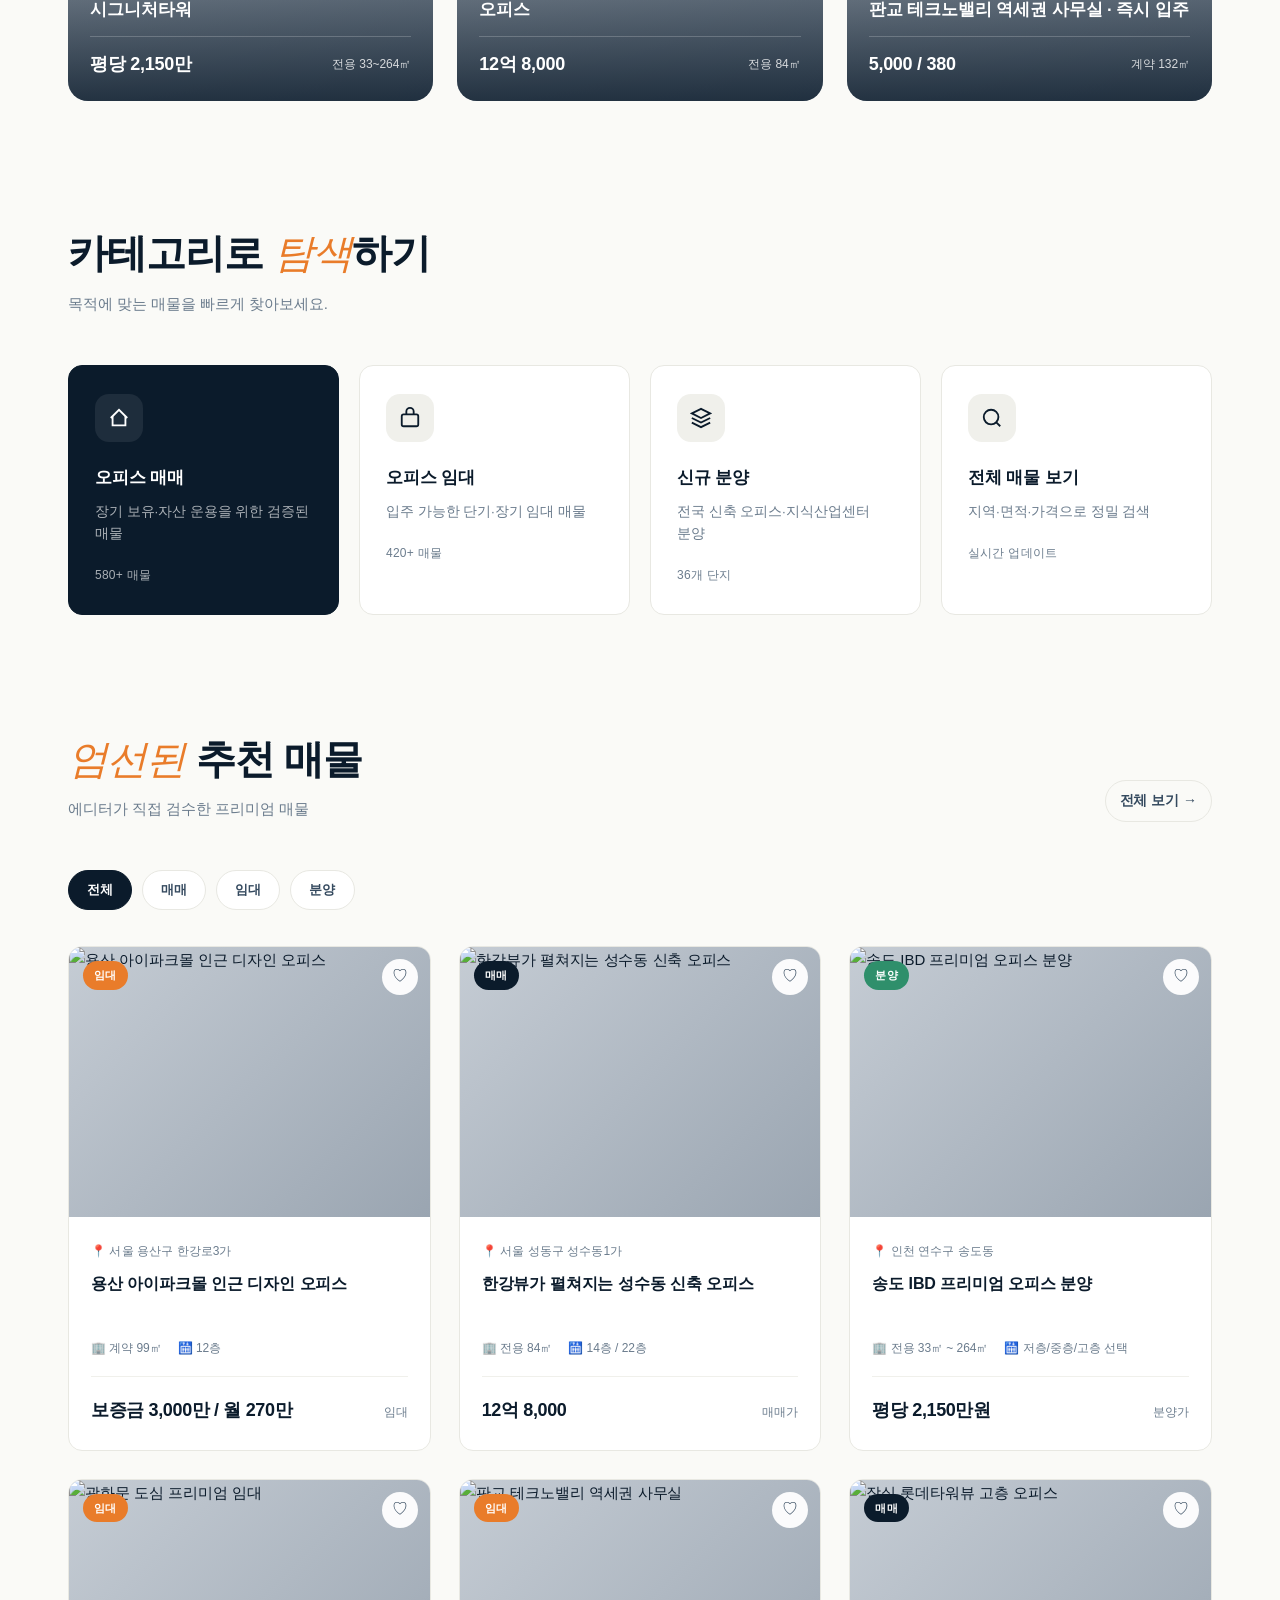
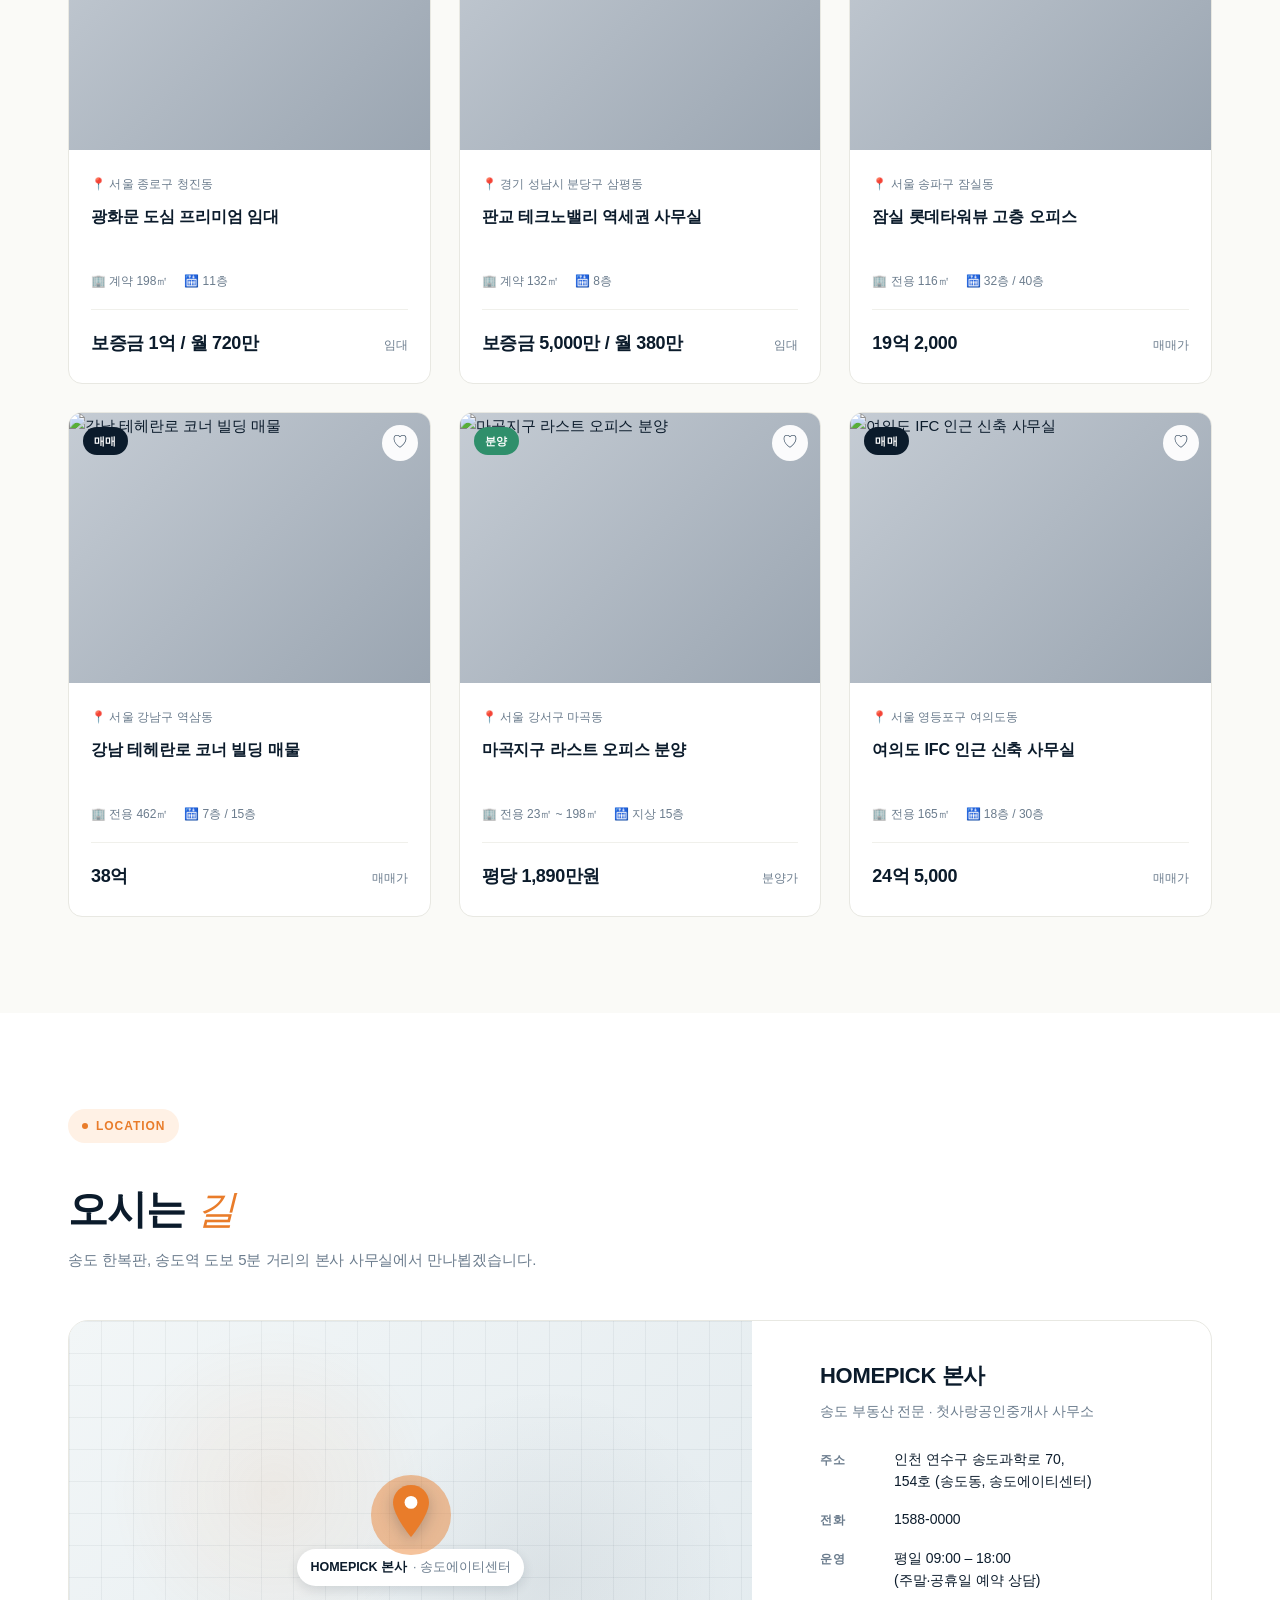
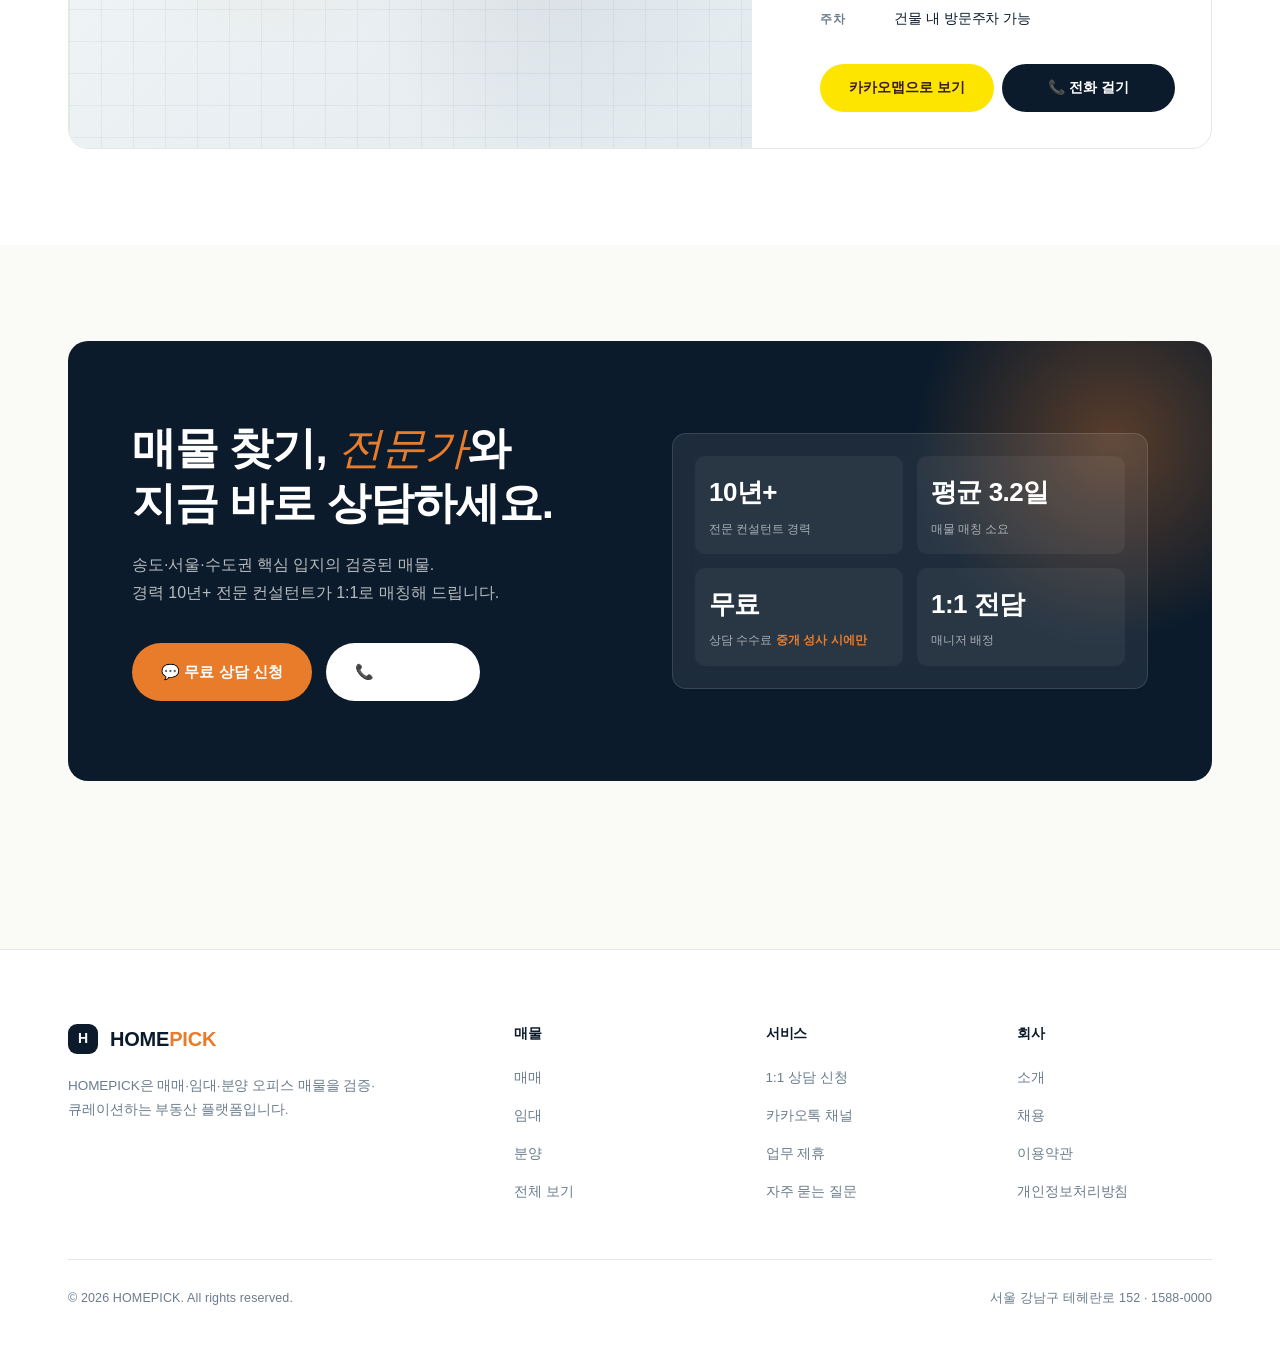
==== commit f2510095: "Add hero title typewriter + auto-rotating realtor carousel Typewriter - "다음 사무실" → the word now cycl" ====
--- a/index.html
+++ b/index.html
@@ -73,7 +73,7 @@
     <div class="container hero-grid">
       <div class="hero-text">
         <span class="hero-eyebrow"><span class="dot"></span> 2026 봄 시즌 · 신규 매물 1,240+</span>
-        <h1>다음 사무실,<br/><span class="accent">완벽하게</span> 골라드립니다.</h1>
+        <h1>다음 <span class="typed-word" id="typed-word" aria-live="polite">사무실</span>,<br/><span class="accent">완벽하게</span> 골라드립니다.</h1>
         <p class="hero-sub">매매·임대·분양까지 — 검증된 매물만 모아둔 HOMEPICK에서<br class="br-md"/>단 3분이면 비교하고 결정할 수 있습니다.</p>
 
         <form class="search-card" id="hero-search">
--- a/assets/css/style.css
+++ b/assets/css/style.css
@@ -328,6 +328,26 @@
   font-weight: 500;
   color: var(--accent);
 }
+/* Typewriter word in the hero title */
+.hero h1 .typed-word {
+  color: var(--accent);
+  white-space: nowrap;
+}
+.hero h1 .typed-word::after {
+  content: '';
+  display: inline-block;
+  width: 3px;
+  height: 0.82em;
+  background: var(--accent);
+  margin-left: 4px;
+  border-radius: 2px;
+  vertical-align: -0.06em;
+  animation: caretBlink 1s steps(1) infinite;
+}
+@keyframes caretBlink { 50% { opacity: 0; } }
+@media (prefers-reduced-motion: reduce) {
+  .hero h1 .typed-word::after { animation: none; }
+}
 .hero-sub {
   font-size: clamp(15px, 1.3vw, 18px);
   line-height: 1.75;
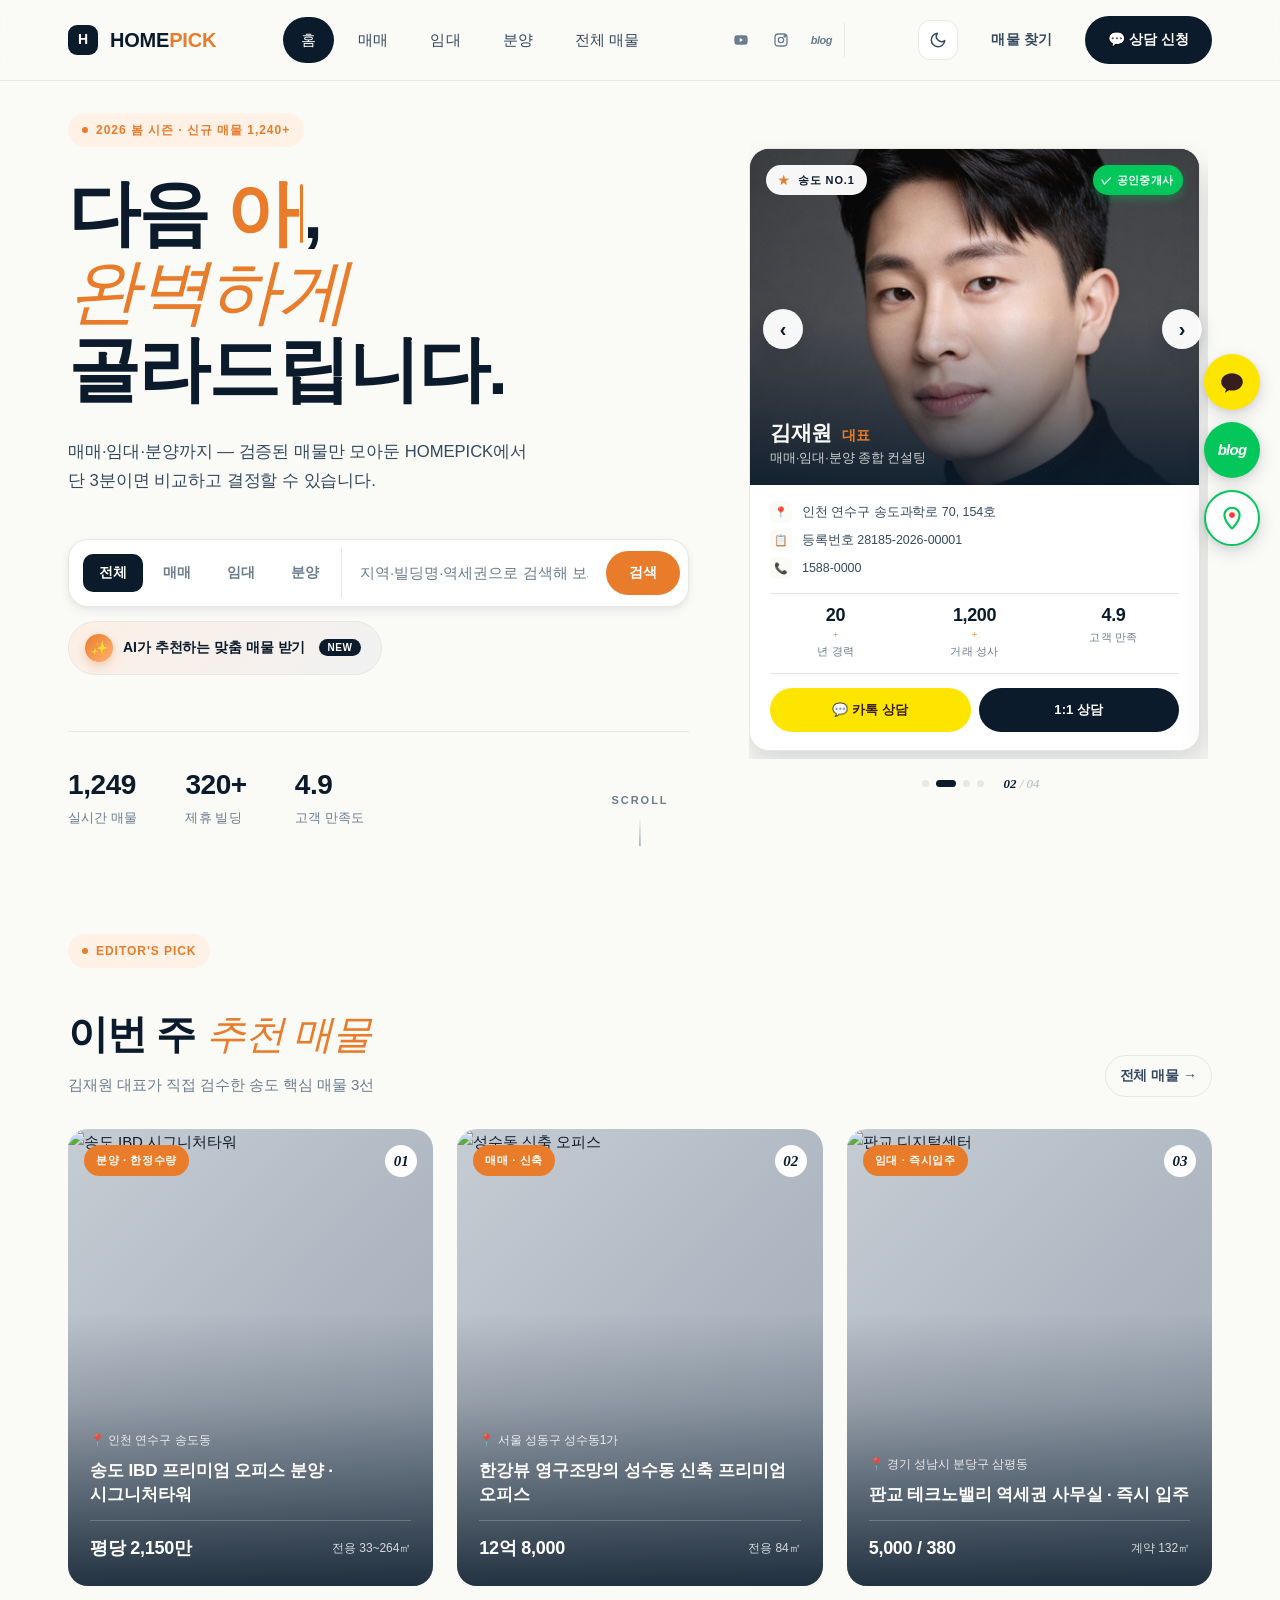
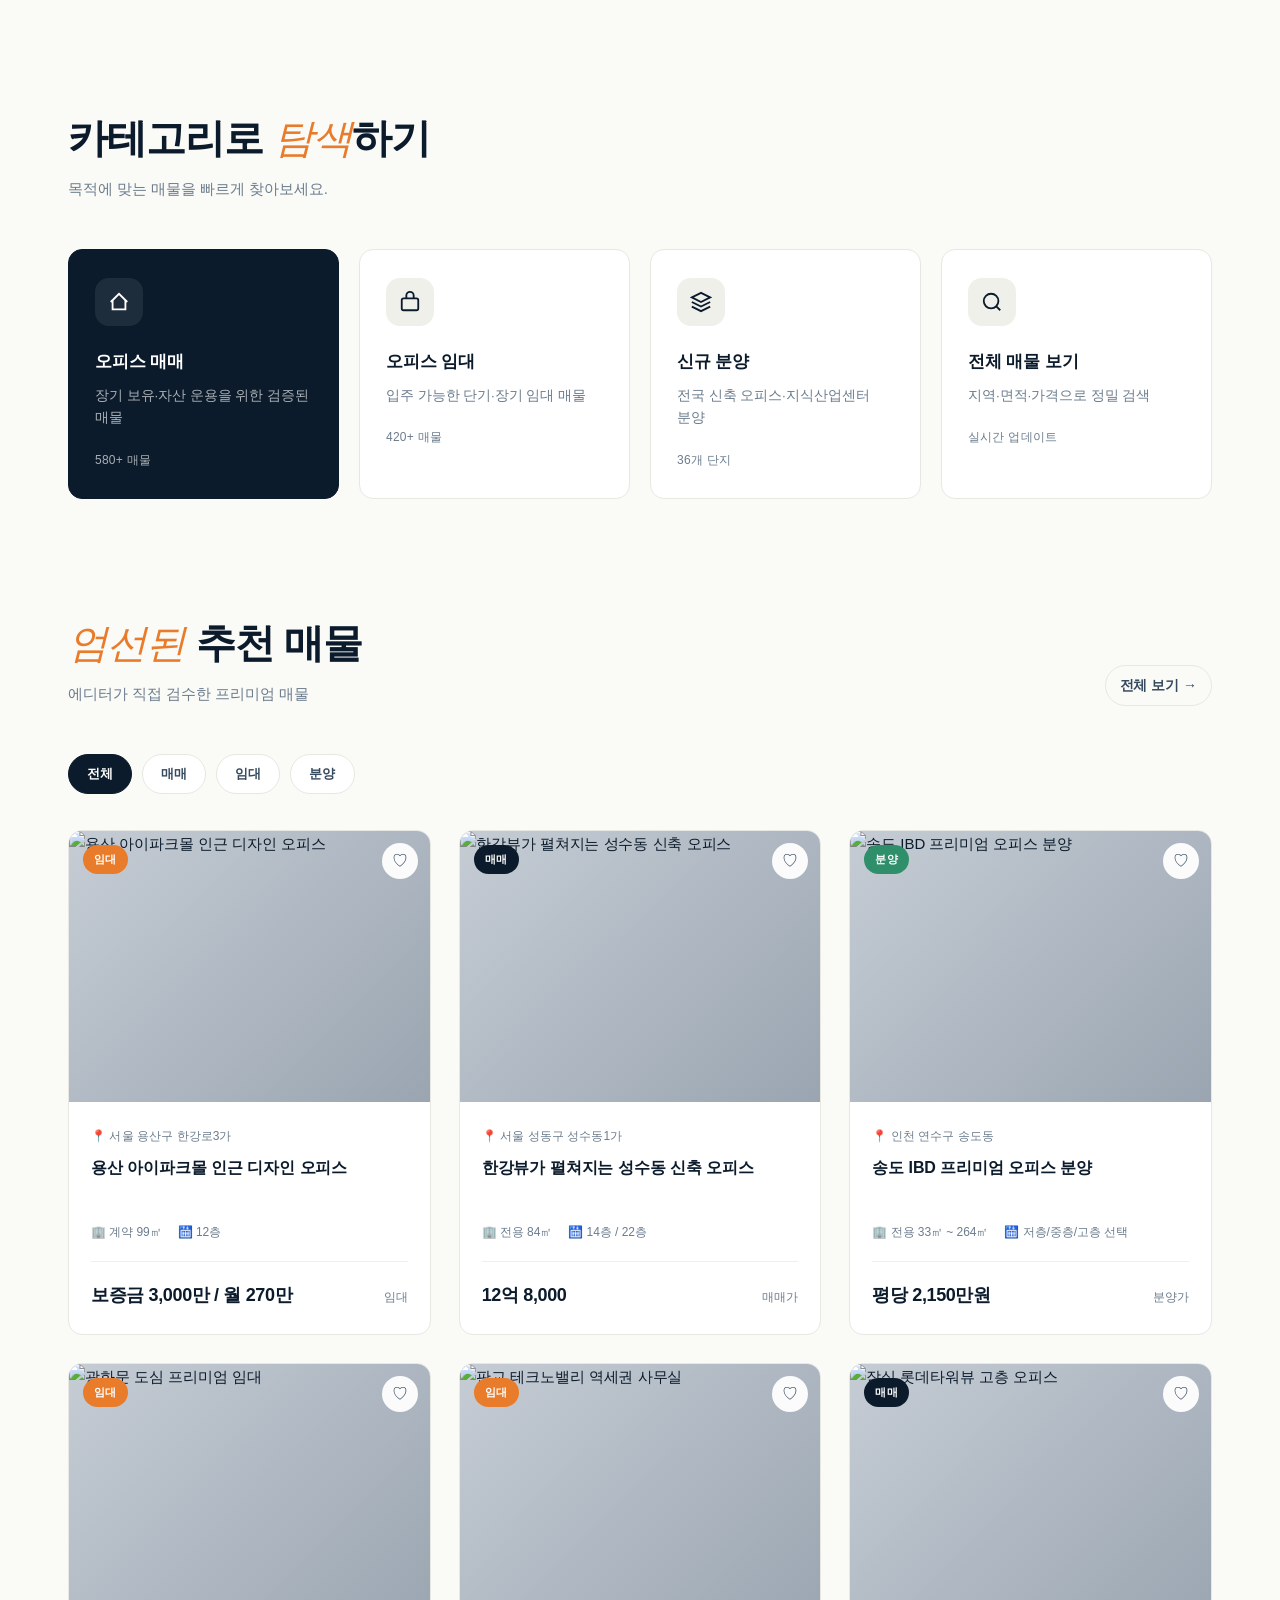
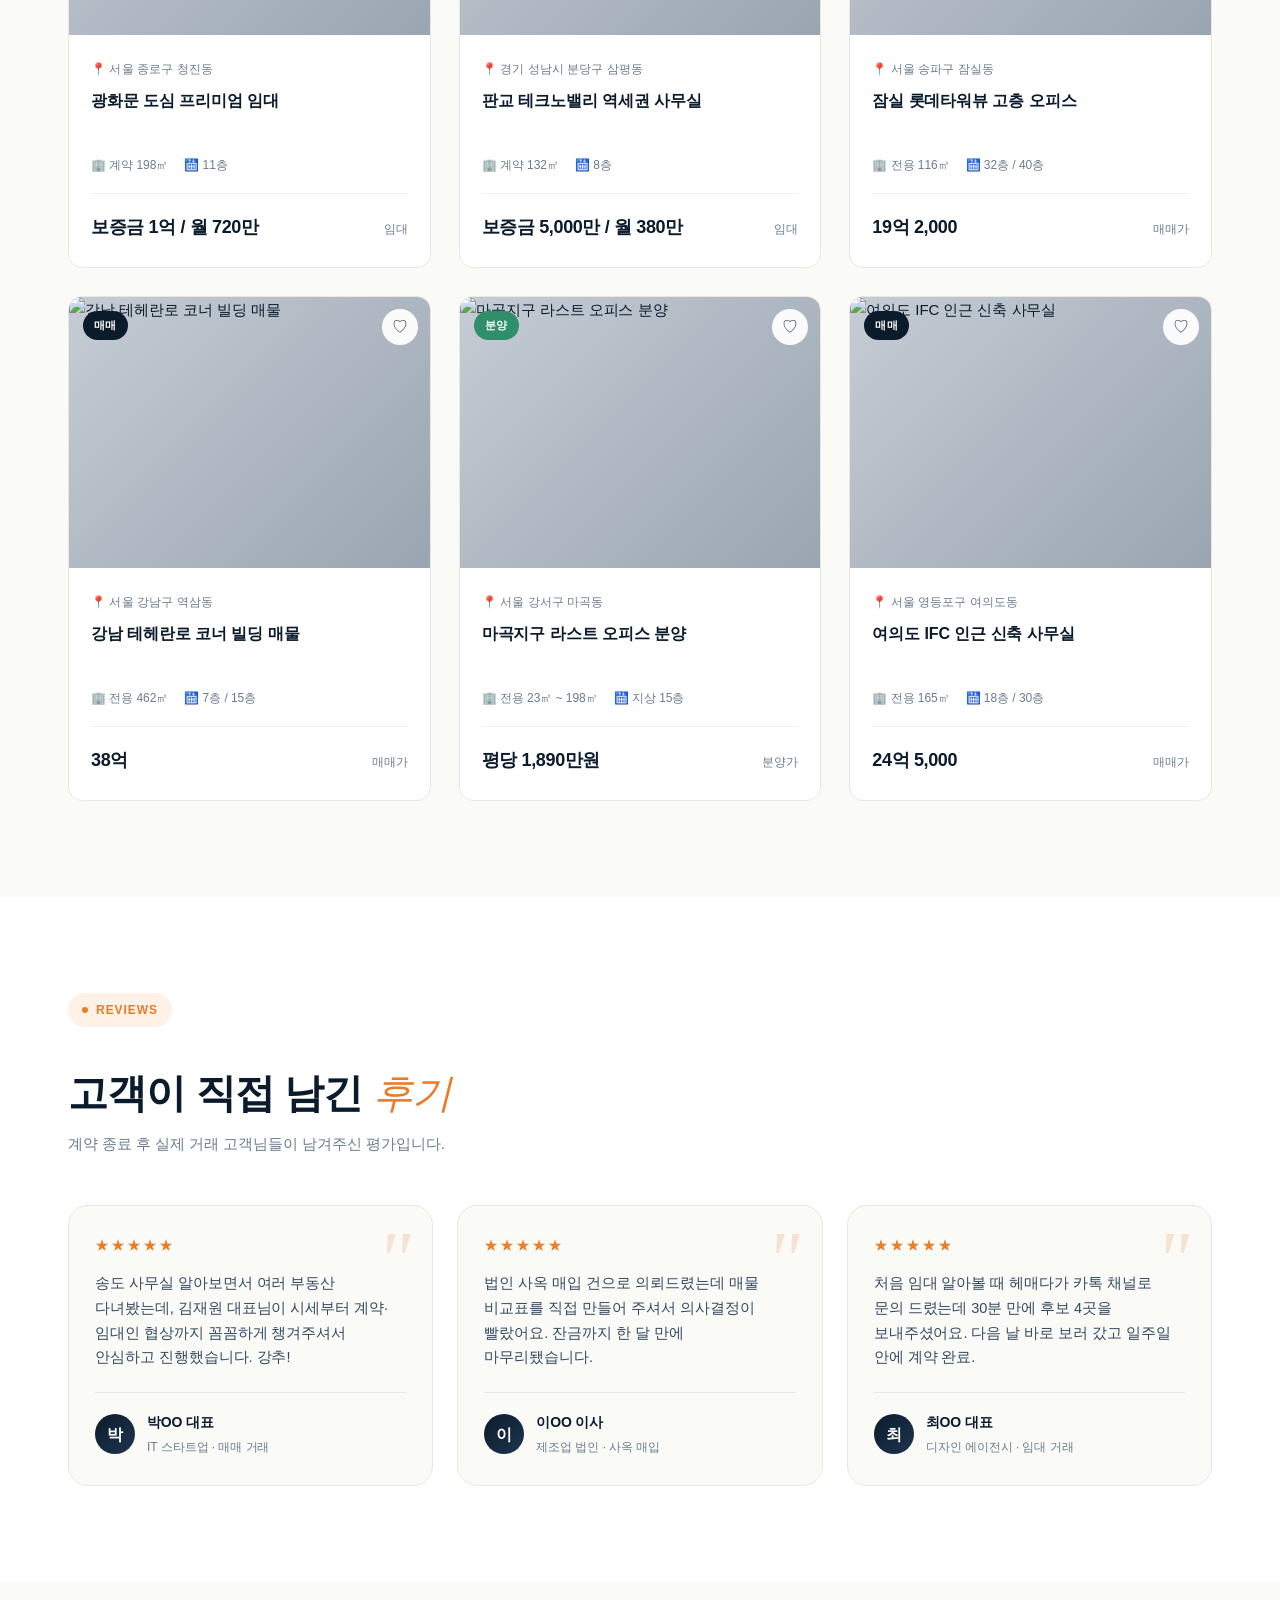
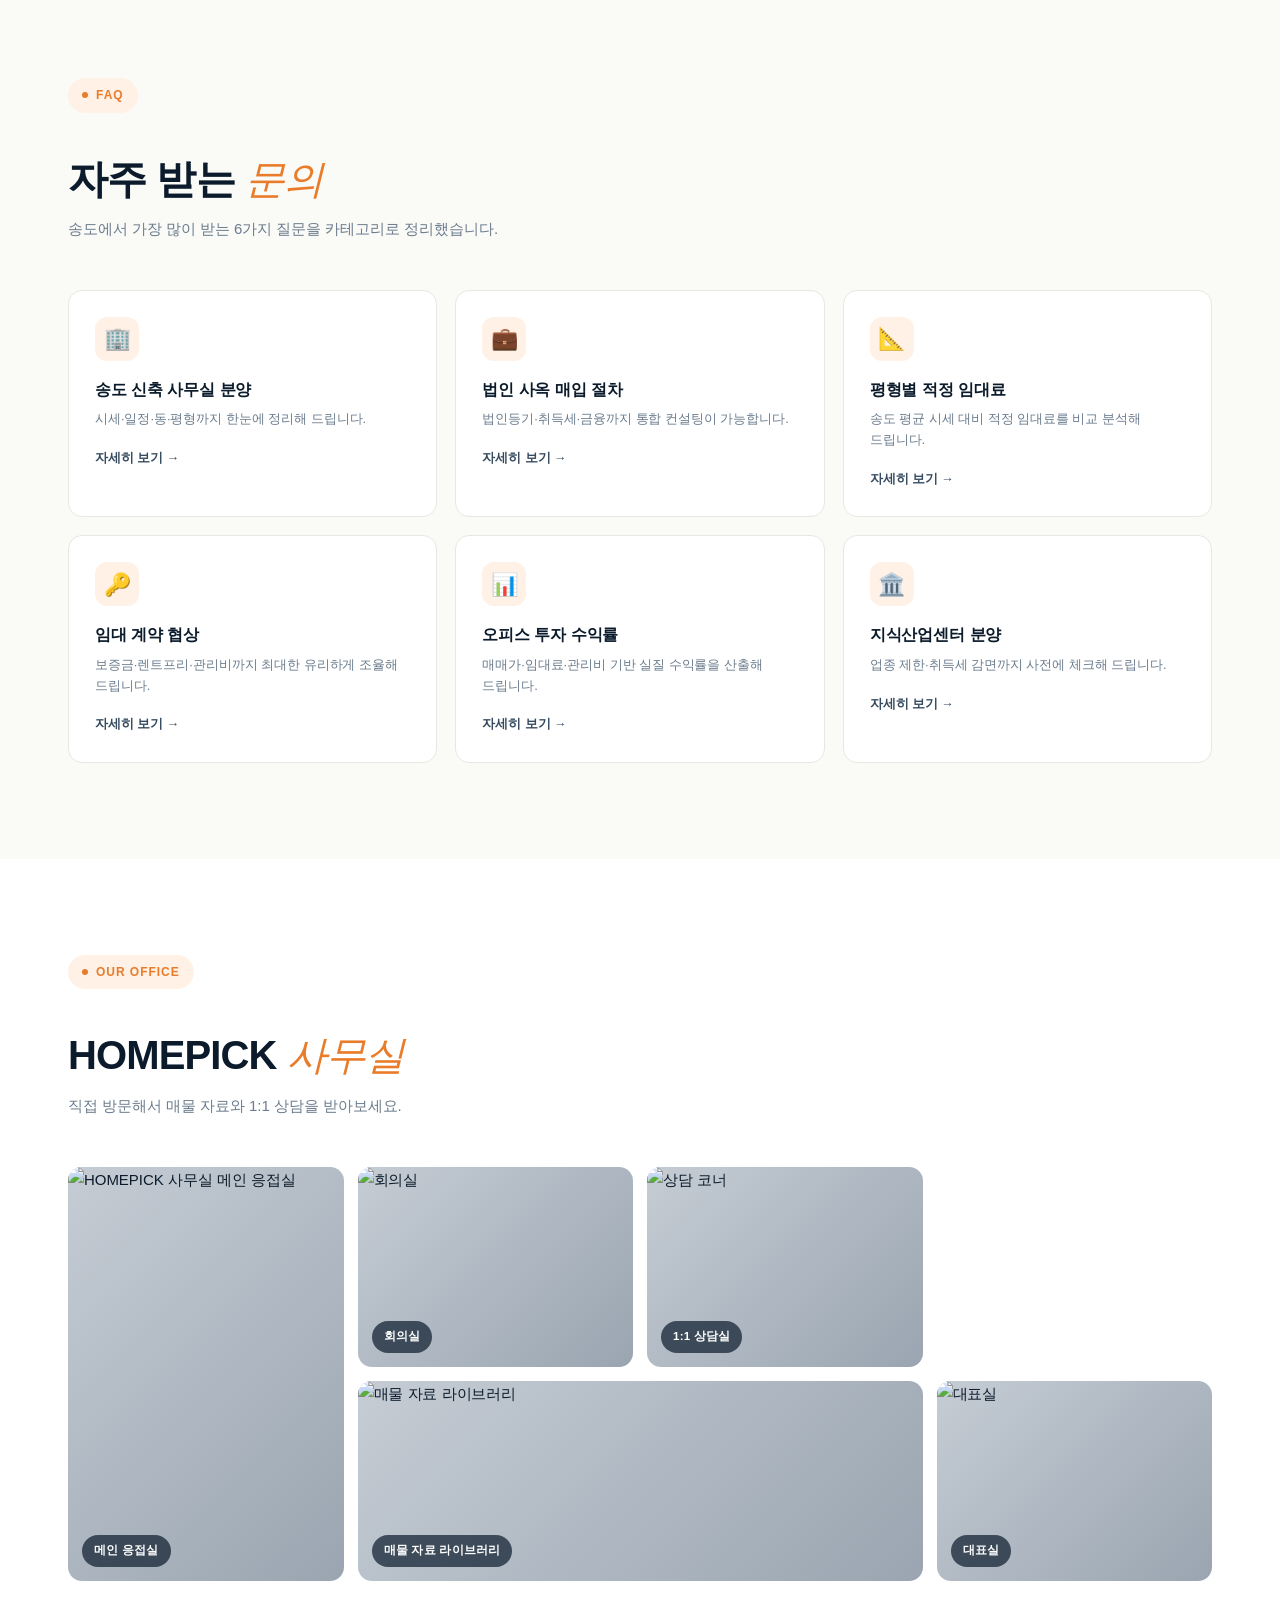
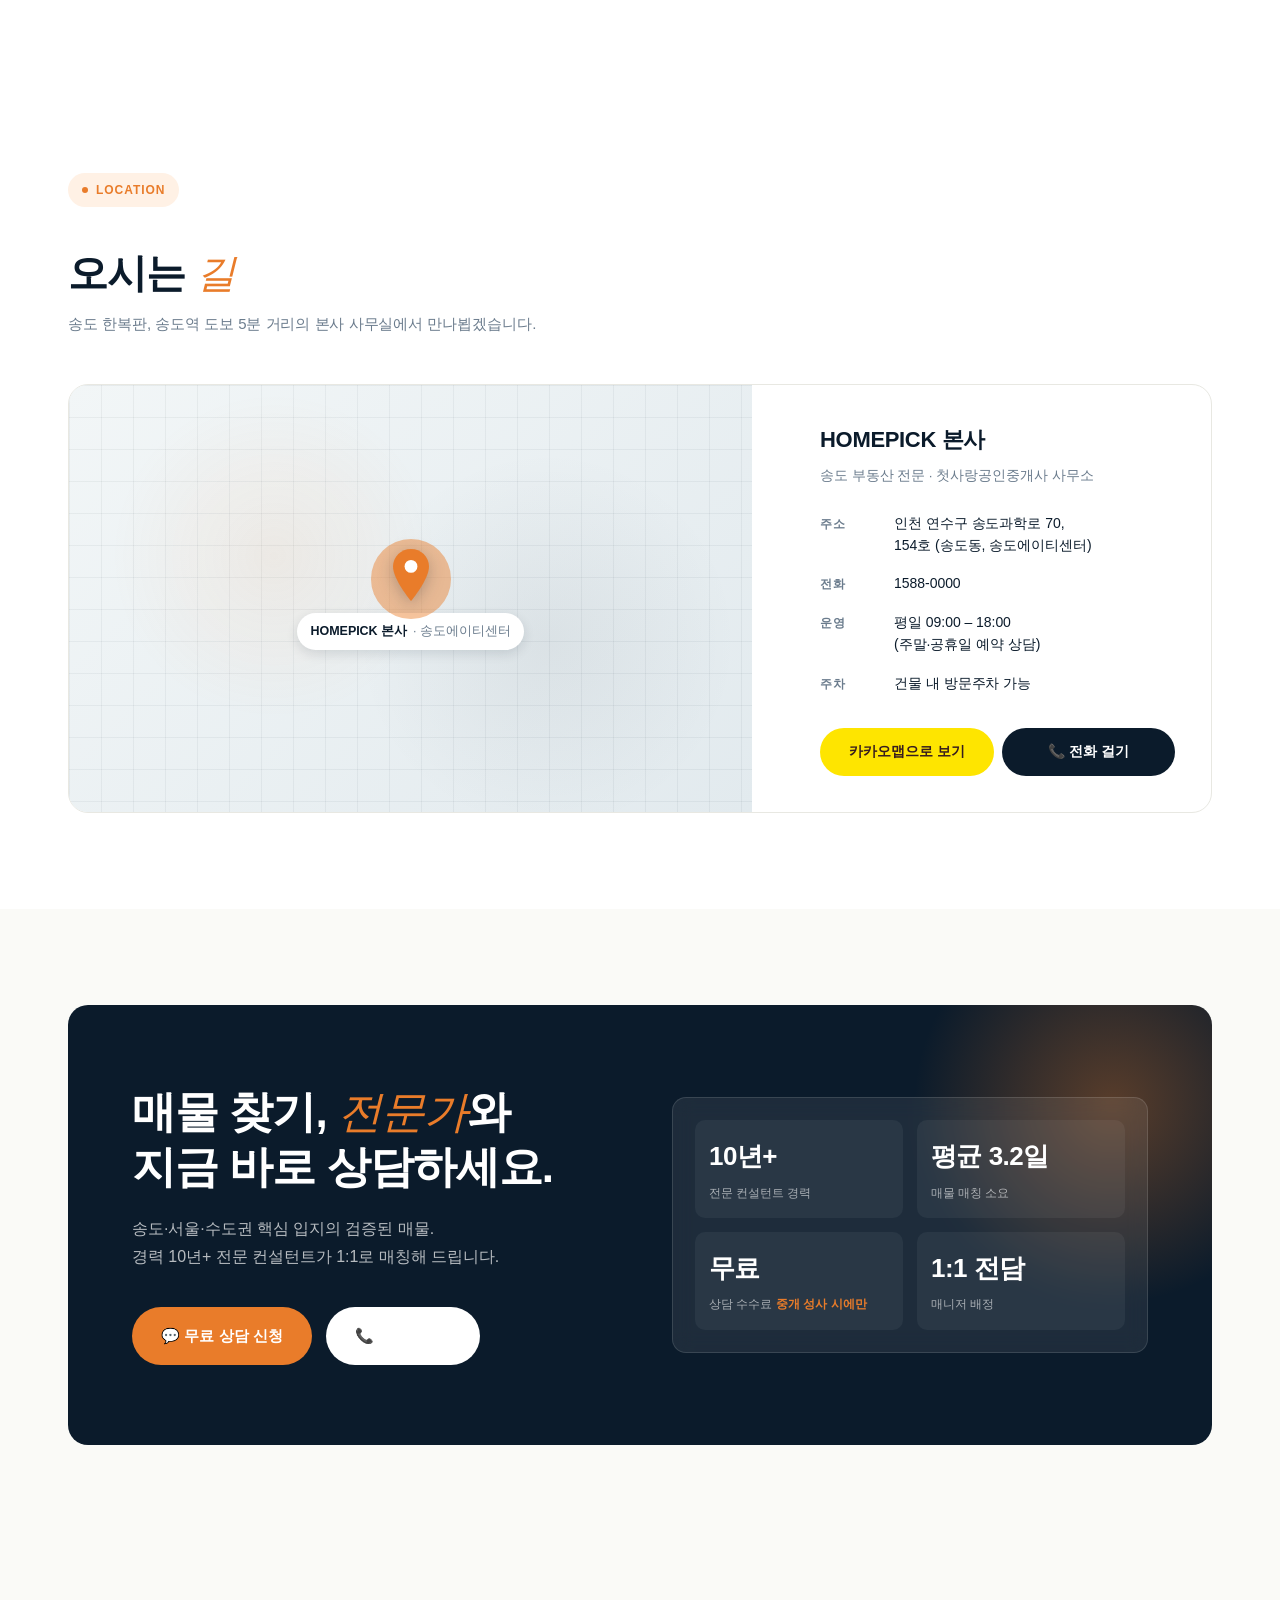
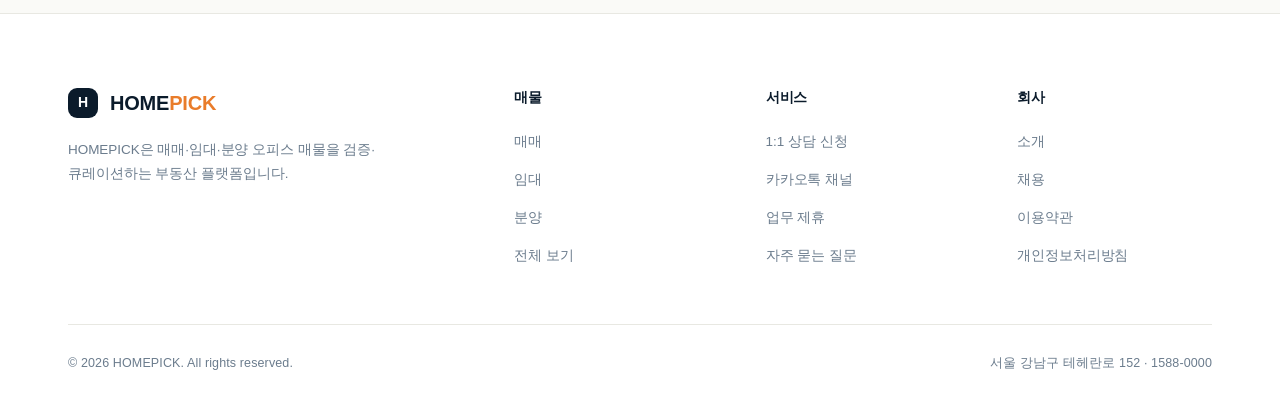
==== commit 3639a801: "Add backdrop image, testimonials, FAQ, office gallery, SNS, AI button Visual + features pulled from " ====
--- a/index.html
+++ b/index.html
@@ -38,6 +38,15 @@
       <a href="listings.html?type=presale">분양</a>
       <a href="listings.html">전체 매물</a>
     </nav>
+    <div class="header-sns" aria-label="소셜 채널">
+      <a href="#" aria-label="유튜브 채널" title="유튜브">
+        <svg viewBox="0 0 24 24" fill="currentColor"><path d="M21.6 7.2a2.5 2.5 0 0 0-1.76-1.77C18.25 5 12 5 12 5s-6.25 0-7.84.43A2.5 2.5 0 0 0 2.4 7.2 26 26 0 0 0 2 12a26 26 0 0 0 .4 4.8 2.5 2.5 0 0 0 1.76 1.77C5.75 19 12 19 12 19s6.25 0 7.84-.43a2.5 2.5 0 0 0 1.76-1.77A26 26 0 0 0 22 12a26 26 0 0 0-.4-4.8zM10 15V9l5.2 3-5.2 3z"/></svg>
+      </a>
+      <a href="#" aria-label="인스타그램" title="인스타그램">
+        <svg viewBox="0 0 24 24" fill="none" stroke="currentColor" stroke-width="2"><rect x="3" y="3" width="18" height="18" rx="5"/><circle cx="12" cy="12" r="4"/><circle cx="17.5" cy="6.5" r="1" fill="currentColor"/></svg>
+      </a>
+      <a href="#" aria-label="네이버 블로그" title="블로그"><span class="sns-blog">blog</span></a>
+    </div>
     <div class="header-cta">
       <button class="theme-toggle" type="button" data-theme-toggle aria-label="다크 모드 전환">
         <svg class="icon-moon" viewBox="0 0 24 24" fill="none" stroke="currentColor" stroke-width="2" stroke-linecap="round" stroke-linejoin="round"><path d="M21 12.79A9 9 0 1 1 11.21 3 7 7 0 0 0 21 12.79z"/></svg>
@@ -87,6 +96,12 @@
           <button type="submit" class="btn btn-accent">검색</button>
         </form>
 
+        <button type="button" class="ai-cta" data-ai-open>
+          <span class="ai-spark">✨</span>
+          AI가 추천하는 맞춤 매물 받기
+          <span class="ai-tag">NEW</span>
+        </button>
+
         <div class="hero-stats">
           <div class="hero-stat"><strong id="stat-total">1,240</strong><span>실시간 매물</span></div>
           <div class="hero-stat"><strong>320+</strong><span>제휴 빌딩</span></div>
@@ -360,6 +375,140 @@
       </div>
 
       <div class="listing-grid" id="featured-grid"></div>
+    </div>
+  </section>
+
+  <!-- TESTIMONIALS — 고객 후기 -->
+  <section class="testimonials">
+    <div class="container">
+      <div class="section-head reveal">
+        <div>
+          <span class="hero-eyebrow"><span class="dot"></span> Reviews</span>
+          <h2 style="margin-top:14px;">고객이 직접 남긴 <span class="serif">후기</span></h2>
+          <p class="lead">계약 종료 후 실제 거래 고객님들이 남겨주신 평가입니다.</p>
+        </div>
+      </div>
+      <div class="testimonial-grid">
+        <article class="testimonial reveal">
+          <div class="stars">★★★★★</div>
+          <p class="quote">송도 사무실 알아보면서 여러 부동산 다녀봤는데, 김재원 대표님이 시세부터 계약·임대인 협상까지 꼼꼼하게 챙겨주셔서 안심하고 진행했습니다. 강추!</p>
+          <div class="t-author">
+            <div class="avatar">박</div>
+            <div>
+              <strong>박OO 대표</strong>
+              <span>IT 스타트업 · 매매 거래</span>
+            </div>
+          </div>
+        </article>
+        <article class="testimonial reveal">
+          <div class="stars">★★★★★</div>
+          <p class="quote">법인 사옥 매입 건으로 의뢰드렸는데 매물 비교표를 직접 만들어 주셔서 의사결정이 빨랐어요. 잔금까지 한 달 만에 마무리됐습니다.</p>
+          <div class="t-author">
+            <div class="avatar">이</div>
+            <div>
+              <strong>이OO 이사</strong>
+              <span>제조업 법인 · 사옥 매입</span>
+            </div>
+          </div>
+        </article>
+        <article class="testimonial reveal">
+          <div class="stars">★★★★★</div>
+          <p class="quote">처음 임대 알아볼 때 헤매다가 카톡 채널로 문의 드렸는데 30분 만에 후보 4곳을 보내주셨어요. 다음 날 바로 보러 갔고 일주일 안에 계약 완료.</p>
+          <div class="t-author">
+            <div class="avatar">최</div>
+            <div>
+              <strong>최OO 대표</strong>
+              <span>디자인 에이전시 · 임대 거래</span>
+            </div>
+          </div>
+        </article>
+      </div>
+    </div>
+  </section>
+
+  <!-- FAQ CATEGORIES — 자주 받는 문의 -->
+  <section>
+    <div class="container">
+      <div class="section-head reveal">
+        <div>
+          <span class="hero-eyebrow"><span class="dot"></span> FAQ</span>
+          <h2 style="margin-top:14px;">자주 받는 <span class="serif">문의</span></h2>
+          <p class="lead">송도에서 가장 많이 받는 6가지 질문을 카테고리로 정리했습니다.</p>
+        </div>
+      </div>
+      <div class="faq-grid">
+        <a href="#" class="faq-card reveal" data-consult>
+          <div class="faq-icon">🏢</div>
+          <h3>송도 신축 사무실 분양</h3>
+          <p>시세·일정·동·평형까지 한눈에 정리해 드립니다.</p>
+          <span class="faq-link">자세히 보기 →</span>
+        </a>
+        <a href="#" class="faq-card reveal" data-consult>
+          <div class="faq-icon">💼</div>
+          <h3>법인 사옥 매입 절차</h3>
+          <p>법인등기·취득세·금융까지 통합 컨설팅이 가능합니다.</p>
+          <span class="faq-link">자세히 보기 →</span>
+        </a>
+        <a href="#" class="faq-card reveal" data-consult>
+          <div class="faq-icon">📐</div>
+          <h3>평형별 적정 임대료</h3>
+          <p>송도 평균 시세 대비 적정 임대료를 비교 분석해 드립니다.</p>
+          <span class="faq-link">자세히 보기 →</span>
+        </a>
+        <a href="#" class="faq-card reveal" data-consult>
+          <div class="faq-icon">🔑</div>
+          <h3>임대 계약 협상</h3>
+          <p>보증금·렌트프리·관리비까지 최대한 유리하게 조율해 드립니다.</p>
+          <span class="faq-link">자세히 보기 →</span>
+        </a>
+        <a href="#" class="faq-card reveal" data-consult>
+          <div class="faq-icon">📊</div>
+          <h3>오피스 투자 수익률</h3>
+          <p>매매가·임대료·관리비 기반 실질 수익률을 산출해 드립니다.</p>
+          <span class="faq-link">자세히 보기 →</span>
+        </a>
+        <a href="#" class="faq-card reveal" data-consult>
+          <div class="faq-icon">🏛️</div>
+          <h3>지식산업센터 분양</h3>
+          <p>업종 제한·취득세 감면까지 사전에 체크해 드립니다.</p>
+          <span class="faq-link">자세히 보기 →</span>
+        </a>
+      </div>
+    </div>
+  </section>
+
+  <!-- OFFICE GALLERY — 사무실 둘러보기 -->
+  <section class="office-gallery">
+    <div class="container">
+      <div class="section-head reveal">
+        <div>
+          <span class="hero-eyebrow"><span class="dot"></span> Our Office</span>
+          <h2 style="margin-top:14px;">HOMEPICK <span class="serif">사무실</span></h2>
+          <p class="lead">직접 방문해서 매물 자료와 1:1 상담을 받아보세요.</p>
+        </div>
+      </div>
+      <div class="og-grid">
+        <div class="og-item span-2v reveal">
+          <img src="https://images.unsplash.com/photo-1497366216548-37526070297c?w=1200&q=70&auto=format&fit=crop" alt="HOMEPICK 사무실 메인 응접실" loading="lazy"/>
+          <span class="og-caption">메인 응접실</span>
+        </div>
+        <div class="og-item reveal">
+          <img src="https://images.unsplash.com/photo-1497215842964-222b430dc094?w=600&q=70&auto=format&fit=crop" alt="회의실" loading="lazy"/>
+          <span class="og-caption">회의실</span>
+        </div>
+        <div class="og-item reveal">
+          <img src="https://images.unsplash.com/photo-1497366811353-6870744d04b2?w=600&q=70&auto=format&fit=crop" alt="상담 코너" loading="lazy"/>
+          <span class="og-caption">1:1 상담실</span>
+        </div>
+        <div class="og-item span-2 reveal">
+          <img src="https://images.unsplash.com/photo-1556761175-5973dc0f32e7?w=1200&q=70&auto=format&fit=crop" alt="매물 자료 라이브러리" loading="lazy"/>
+          <span class="og-caption">매물 자료 라이브러리</span>
+        </div>
+        <div class="og-item reveal">
+          <img src="https://images.unsplash.com/photo-1604328698692-f76ea9498e76?w=600&q=70&auto=format&fit=crop" alt="대표실" loading="lazy"/>
+          <span class="og-caption">대표실</span>
+        </div>
+      </div>
     </div>
   </section>
 
@@ -525,6 +674,27 @@
   </div>
   <a href="tel:1588-0000" class="bc-tel">📞 1588-0000</a>
   <a href="#" class="bc-cta" data-consult>무료 상담 →</a>
+</div>
+
+<!-- AI 매물 추천 overlay -->
+<div class="ai-overlay" id="ai-overlay" role="dialog" aria-modal="true" aria-labelledby="ai-title">
+  <div class="ai-panel">
+    <button class="ai-close" type="button" data-ai-close aria-label="닫기">✕</button>
+    <span class="ai-badge">✨ BETA</span>
+    <h3 id="ai-title">AI <span class="serif">매물 추천</span></h3>
+    <p class="ai-lead">송도 시세·면적·예산을 학습한 AI가<br/>가장 적합한 매물 3선을 추천해 드립니다.</p>
+    <div class="ai-chat" id="ai-chat">
+      <div class="ai-msg ai-bot">어떤 공간이 필요하신가요?</div>
+      <div class="ai-chips" id="ai-chips">
+        <button type="button" data-ai-pick="매매">매매</button>
+        <button type="button" data-ai-pick="임대">임대</button>
+        <button type="button" data-ai-pick="분양">분양</button>
+        <button type="button" data-ai-pick="투자">투자용</button>
+      </div>
+    </div>
+    <p class="ai-note">💡 AI 추천 엔진은 학습 중입니다. 정식 출시 전까지 전문 컨설턴트가 동일한 기준으로 직접 매칭해 드립니다.</p>
+    <button class="btn btn-primary btn-lg ai-final-cta" type="button" data-consult>💬 전문가에게 추천받기</button>
+  </div>
 </div>
 
 <!-- Consultation overlay -->
--- a/assets/css/style.css
+++ b/assets/css/style.css
@@ -297,12 +297,30 @@
   min-height: 0;
   display: flex; align-items: center;
   padding: 40px 0 56px;
-}
+  isolation: isolate;
+  overflow: hidden;
+}
+/* Subtle real-estate backdrop — fades into the page bg */
+.hero::before {
+  content: '';
+  position: absolute; inset: 0; z-index: -2;
+  background: url('https://images.unsplash.com/photo-1486406146926-c627a92ad1ab?w=1920&q=70&auto=format&fit=crop') center/cover no-repeat;
+  opacity: 0.10;
+  pointer-events: none;
+}
+.hero::after {
+  content: '';
+  position: absolute; inset: 0; z-index: -1;
+  background: linear-gradient(180deg, transparent 0%, var(--bg) 90%);
+  pointer-events: none;
+}
+[data-theme="dark"] .hero::before { opacity: 0.18; }
 .hero-grid {
   display: grid; grid-template-columns: 1.15fr 0.85fr; gap: 64px;
   align-items: center;
   width: 100%;
 }
+.hero-grid > * { min-width: 0; }   /* let grid children shrink instead of forcing overflow */
 .hero-text { max-width: 640px; }
 .hero-eyebrow {
   display: inline-flex; align-items: center; gap: 8px;
@@ -790,10 +808,13 @@
 /* ===== Realtor carousel ===== */
 .realtor-carousel {
   position: relative;
+  min-width: 0;     /* prevent the carousel (a grid item) from overflowing the viewport */
 }
 .rc-track {
   display: flex;
   overflow-x: auto;
+  min-width: 0;
+  max-width: 100%;
   scroll-snap-type: x mandatory;
   scroll-behavior: smooth;
   gap: 16px;
@@ -1151,6 +1172,291 @@
   font-weight: 700;
 }
 .btn-kakaomap:hover { background: #f4d800; }
+
+/* ===== Header SNS icons ===== */
+.header-sns {
+  display: flex; align-items: center; gap: 6px;
+  padding-right: 6px;
+  border-right: 1px solid var(--line);
+  margin-right: 6px;
+}
+.header-sns a {
+  width: 34px; height: 34px; border-radius: 10px;
+  display: grid; place-items: center;
+  color: var(--ink-3);
+  transition: all .15s ease;
+}
+.header-sns a:hover { color: var(--ink); background: var(--line-2); }
+.header-sns a:active { transform: scale(0.92); }
+.header-sns svg { width: 16px; height: 16px; }
+.sns-blog { font-weight: 900; font-style: italic; font-size: 11px; letter-spacing: -0.04em; }
+
+/* ===== AI 매물 추천 button ===== */
+.ai-cta {
+  margin-top: 14px;
+  display: inline-flex; align-items: center; gap: 10px;
+  padding: 12px 20px 12px 16px;
+  border-radius: 999px;
+  background:
+    linear-gradient(135deg, rgba(233, 124, 42, 0.12) 0%, rgba(11, 27, 43, 0.06) 100%),
+    var(--surface);
+  border: 1px solid var(--line);
+  font-size: 14px; font-weight: 700; color: var(--ink);
+  letter-spacing: -0.005em;
+  transition: all .2s ease;
+  position: relative;
+  cursor: pointer;
+}
+.ai-cta:hover {
+  border-color: var(--accent);
+  transform: translateY(-1px);
+  box-shadow: 0 8px 20px rgba(233, 124, 42, 0.12);
+}
+.ai-cta:active { transform: scale(0.98); }
+.ai-cta .ai-spark {
+  width: 28px; height: 28px; border-radius: 50%;
+  background: linear-gradient(135deg, var(--accent), #ffb275);
+  display: grid; place-items: center;
+  color: #fff; font-size: 14px;
+  box-shadow: 0 4px 10px rgba(233, 124, 42, 0.3);
+  animation: aiSparkle 2.4s ease-in-out infinite;
+}
+@keyframes aiSparkle {
+  0%, 100% { box-shadow: 0 4px 10px rgba(233, 124, 42, 0.3); }
+  50% { box-shadow: 0 4px 16px rgba(233, 124, 42, 0.55); }
+}
+.ai-cta .ai-tag {
+  margin-left: 4px;
+  padding: 3px 8px; border-radius: 999px;
+  background: var(--ink); color: #fff;
+  font-size: 10px; font-weight: 800; letter-spacing: 0.06em;
+}
+
+/* AI overlay (custom modal) */
+.ai-overlay {
+  position: fixed; inset: 0; z-index: 1000;
+  background: rgba(11, 27, 43, 0.6);
+  backdrop-filter: blur(8px);
+  display: flex; align-items: center; justify-content: center;
+  padding: 20px;
+  opacity: 0; visibility: hidden;
+  transition: opacity .25s ease, visibility 0s linear .25s;
+}
+.ai-overlay.is-open { opacity: 1; visibility: visible; transition: opacity .25s ease; }
+.ai-panel {
+  background: var(--surface);
+  border-radius: 22px;
+  width: 100%; max-width: 460px;
+  padding: 32px 30px;
+  box-shadow: var(--shadow-lg);
+  position: relative;
+  transform: translateY(20px) scale(.97);
+  opacity: 0;
+  transition: all .25s cubic-bezier(.2,.7,.2,1);
+}
+.ai-overlay.is-open .ai-panel { transform: translateY(0) scale(1); opacity: 1; }
+.ai-close {
+  position: absolute; top: 14px; right: 14px;
+  width: 36px; height: 36px; border-radius: 50%;
+  display: grid; place-items: center;
+  color: var(--ink-3); font-size: 18px;
+}
+.ai-close:hover { background: var(--line-2); color: var(--ink); }
+.ai-badge {
+  display: inline-flex; align-items: center; gap: 6px;
+  padding: 5px 10px 5px 8px; border-radius: 999px;
+  background: linear-gradient(135deg, var(--accent), #ffb275);
+  color: #fff; font-size: 10.5px; font-weight: 800; letter-spacing: 0.08em;
+  margin-bottom: 16px;
+}
+.ai-panel h3 {
+  font-size: 24px; font-weight: 800; letter-spacing: -0.022em;
+  margin-bottom: 10px;
+}
+.ai-panel h3 .serif { font-family: var(--font-serif); font-style: italic; color: var(--accent); font-weight: 500; }
+.ai-panel .ai-lead { color: var(--ink-3); font-size: 14px; line-height: 1.65; margin-bottom: 22px; }
+.ai-chat {
+  background: var(--bg); border-radius: 14px;
+  padding: 16px; margin-bottom: 20px;
+  display: flex; flex-direction: column; gap: 10px;
+  min-height: 140px;
+}
+.ai-msg {
+  display: inline-flex; align-items: center; gap: 8px;
+  padding: 10px 14px; border-radius: 14px;
+  font-size: 13.5px; line-height: 1.5;
+  max-width: 85%;
+}
+.ai-msg.ai-bot {
+  background: var(--surface); border: 1px solid var(--line);
+  color: var(--ink); align-self: flex-start;
+  border-bottom-left-radius: 4px;
+}
+.ai-msg.ai-bot::before {
+  content: '✨'; flex-shrink: 0; font-size: 14px;
+}
+.ai-msg.ai-user {
+  background: var(--fill-strong); color: var(--on-strong);
+  align-self: flex-end;
+  border-bottom-right-radius: 4px;
+}
+.ai-typing {
+  display: inline-flex; gap: 4px; padding: 4px 0;
+}
+.ai-typing span {
+  width: 6px; height: 6px; border-radius: 50%;
+  background: var(--ink-3);
+  animation: aiBounce 1.2s ease-in-out infinite;
+}
+.ai-typing span:nth-child(2) { animation-delay: 0.15s; }
+.ai-typing span:nth-child(3) { animation-delay: 0.3s; }
+@keyframes aiBounce {
+  0%, 60%, 100% { transform: translateY(0); opacity: 0.5; }
+  30% { transform: translateY(-5px); opacity: 1; }
+}
+.ai-chips { display: flex; flex-wrap: wrap; gap: 6px; }
+.ai-chips button {
+  padding: 8px 14px; border-radius: 999px;
+  background: var(--surface); border: 1px solid var(--line);
+  font-size: 12.5px; font-weight: 600; color: var(--ink-2);
+  cursor: pointer; transition: all .15s ease;
+}
+.ai-chips button:hover { border-color: var(--ink); color: var(--ink); }
+.ai-chips button.selected { background: var(--fill-strong); color: var(--on-strong); border-color: var(--fill-strong); }
+.ai-note {
+  font-size: 12px; color: var(--ink-3);
+  background: var(--accent-soft);
+  padding: 10px 14px; border-radius: 10px;
+  margin-bottom: 14px; line-height: 1.55;
+}
+[data-theme="dark"] .ai-note { color: var(--ink-2); }
+.ai-final-cta { width: 100%; justify-content: center; }
+
+/* ===== Reveal-on-scroll ===== */
+.reveal {
+  opacity: 0;
+  transform: translateY(28px);
+  transition: opacity .7s ease, transform .7s cubic-bezier(.2,.7,.2,1);
+}
+.reveal.is-in { opacity: 1; transform: translateY(0); }
+@media (prefers-reduced-motion: reduce) {
+  .reveal { opacity: 1; transform: none; transition: none; }
+}
+
+/* ===== Testimonials ===== */
+.testimonials { background: var(--surface); }
+.testimonial-grid {
+  display: grid; grid-template-columns: repeat(3, 1fr); gap: 24px;
+}
+.testimonial {
+  background: var(--bg);
+  border: 1px solid var(--line);
+  border-radius: var(--radius-lg);
+  padding: 28px 26px;
+  display: flex; flex-direction: column;
+  position: relative;
+  transition: transform .2s ease;
+}
+.testimonial:hover { transform: translateY(-3px); }
+.testimonial::before {
+  content: '"';
+  position: absolute; top: 14px; right: 22px;
+  font-family: var(--font-serif); font-style: italic;
+  font-size: 80px; line-height: 1;
+  color: var(--accent); opacity: 0.18;
+}
+.testimonial .stars {
+  color: var(--accent);
+  letter-spacing: 2px; font-size: 14px;
+  margin-bottom: 14px;
+}
+.testimonial .quote {
+  font-size: 14.5px; line-height: 1.7;
+  color: var(--ink-2);
+  margin-bottom: 22px;
+  flex: 1;
+  word-break: keep-all;
+}
+.testimonial .t-author {
+  display: flex; align-items: center; gap: 12px;
+  padding-top: 18px; border-top: 1px solid var(--line);
+}
+.testimonial .t-author .avatar {
+  width: 40px; height: 40px; border-radius: 50%;
+  background: linear-gradient(135deg, var(--fill-strong), #1E3550);
+  color: #fff; display: grid; place-items: center;
+  font-weight: 800; font-size: 16px;
+}
+.testimonial .t-author strong {
+  display: block; font-size: 14px; letter-spacing: -0.01em;
+}
+.testimonial .t-author span {
+  display: block; font-size: 12px; color: var(--ink-3); margin-top: 2px;
+}
+
+/* ===== FAQ categories ===== */
+.faq-grid {
+  display: grid; grid-template-columns: repeat(3, 1fr); gap: 18px;
+}
+.faq-card {
+  background: var(--surface);
+  border: 1px solid var(--line);
+  border-radius: var(--radius);
+  padding: 26px;
+  transition: all .2s ease;
+  display: block;
+  position: relative;
+}
+.faq-card:hover { border-color: var(--accent); transform: translateY(-3px); box-shadow: var(--shadow-md); }
+.faq-card .faq-icon {
+  width: 44px; height: 44px; border-radius: 12px;
+  background: var(--accent-soft);
+  display: grid; place-items: center;
+  font-size: 22px;
+  margin-bottom: 18px;
+}
+.faq-card h3 {
+  font-size: 16px; font-weight: 700;
+  letter-spacing: -0.005em; line-height: 1.4;
+  margin-bottom: 8px; word-break: keep-all;
+}
+.faq-card p {
+  font-size: 13px; color: var(--ink-3);
+  line-height: 1.6; margin-bottom: 14px;
+  word-break: keep-all;
+}
+.faq-card .faq-link {
+  display: inline-flex; align-items: center; gap: 4px;
+  color: var(--ink-2); font-weight: 600; font-size: 12.5px;
+  transition: gap .15s ease;
+}
+.faq-card:hover .faq-link { color: var(--accent); gap: 8px; }
+
+/* ===== Office gallery ===== */
+.office-gallery { background: var(--surface); }
+.og-grid {
+  display: grid; grid-template-columns: repeat(4, 1fr); gap: 14px;
+  grid-auto-rows: 200px;
+}
+.og-item {
+  border-radius: var(--radius); overflow: hidden;
+  background: linear-gradient(135deg, #C5CCD4, #9AA5B1);
+  position: relative;
+}
+.og-item img {
+  width: 100%; height: 100%; object-fit: cover;
+  transition: transform .5s cubic-bezier(.2,.7,.2,1);
+}
+.og-item:hover img { transform: scale(1.06); }
+.og-item.span-2 { grid-column: span 2; }
+.og-item.span-2v { grid-row: span 2; }
+.og-caption {
+  position: absolute; left: 14px; bottom: 14px;
+  padding: 6px 12px; border-radius: 999px;
+  background: rgba(11, 27, 43, 0.7); color: #fff;
+  backdrop-filter: blur(6px);
+  font-size: 11.5px; font-weight: 600; letter-spacing: 0.02em;
+}
 
 /* ===== Footer ===== */
 .site-footer {
@@ -1410,6 +1716,10 @@
   .banner-visual { display: none; }
   .footer-grid { grid-template-columns: 1fr 1fr; gap: 36px; }
   .detail-grid { grid-template-columns: 1fr; gap: 36px; }
+  .testimonial-grid { grid-template-columns: repeat(2, 1fr); gap: 18px; }
+  .faq-grid { grid-template-columns: repeat(2, 1fr); }
+  .og-grid { grid-template-columns: repeat(3, 1fr); grid-auto-rows: 180px; }
+  .header-sns { display: none; }
   .form-row { grid-template-columns: 1fr; gap: 22px; }
   .form-card { padding: 36px; }
   .form-section { margin-bottom: 40px; }
@@ -1510,20 +1820,27 @@
   .feature-grid::-webkit-scrollbar { display: none; }
   .feature-card { scroll-snap-align: start; aspect-ratio: 4/5; }
 
-  /* REALTOR carousel on mobile — show 8% peek of the next card */
-  .realtor-card { flex: 0 0 92%; }
-  .realtor-card .rc-photo-banner { aspect-ratio: 4/5; }
-  .realtor-card .rc-photo-banner .initial { font-size: 84px; }
-  .realtor-card .rc-name-overlay { padding: 16px 18px 18px; }
-  .realtor-card .rc-name { font-size: 22px; }
-  .realtor-card .rc-name .role { font-size: 14px; }
-  .realtor-card .rc-body { padding: 20px 20px 22px; }
-  .realtor-card .rc-stats { padding: 16px 0; gap: 8px; margin-bottom: 16px; }
-  .realtor-card .rc-stat strong { font-size: 20px; }
-  .rc-nav { width: 40px; height: 40px; font-size: 20px; }
-  .rc-nav.prev { left: 6px; }
-  .rc-nav.next { right: 6px; }
-  .rc-controls { gap: 14px; margin-top: 16px; }
+  /* REALTOR carousel on mobile — compact, fits one screen, no page overflow */
+  .rc-track { margin: 0; padding: 6px 0; }
+  .realtor-card { flex: 0 0 80%; }
+  .realtor-card .rc-photo-banner { aspect-ratio: 4/3; }
+  .realtor-card .rc-photo-banner .initial { font-size: 54px; }
+  .realtor-card .rc-name-overlay { padding: 11px 14px 12px; }
+  .realtor-card .rc-name { font-size: 18px; }
+  .realtor-card .rc-name .role { font-size: 12px; }
+  .realtor-card .rc-sub { font-size: 11px; margin-top: 2px; }
+  .realtor-card .rc-body { padding: 13px 15px 14px; }
+  .realtor-card .rc-meta { gap: 5px; margin-bottom: 10px; font-size: 11.5px; }
+  .realtor-card .rc-meta .ic { width: 20px; height: 20px; font-size: 10px; }
+  .realtor-card .rc-stats { padding: 10px 0; gap: 6px; margin-bottom: 10px; }
+  .realtor-card .rc-stat strong { font-size: 17px; }
+  .realtor-card .rc-stat span { font-size: 10px; margin-top: 1px; }
+  .realtor-card .rc-actions { gap: 6px; }
+  .realtor-card .rc-actions .btn { padding: 9px 10px; font-size: 12px; min-height: 36px; }
+  .rc-nav { width: 34px; height: 34px; font-size: 18px; }
+  .rc-nav.prev { left: 4px; }
+  .rc-nav.next { right: 4px; }
+  .rc-controls { gap: 10px; margin-top: 10px; }
 
   /* MAP */
   .map-grid { gap: 0; }
@@ -1612,36 +1929,58 @@
   .btn { min-height: 46px; padding: 13px 22px; font-size: 14px; }
   .btn-lg { min-height: 54px; padding: 16px 28px; font-size: 15px; }
 
-  /* FLOATING channels — pill row above bottom CTA */
+  /* FLOATING channels — vertical stack on the right, PC-style.
+     Anchored just above the bottom CTA so they never overlap it. */
   .float-channels {
     top: auto;
-    bottom: calc(90px + env(safe-area-inset-bottom, 0px));
-    transform: none; flex-direction: row;
-    right: 16px; gap: 10px;
+    bottom: calc(92px + env(safe-area-inset-bottom, 0px));
+    transform: none;
+    flex-direction: column;
+    right: 12px; gap: 9px;
   }
   .float-channels .ch {
     width: 46px; height: 46px;
-    box-shadow: 0 4px 14px rgba(11, 27, 43, 0.18);
+    box-shadow: 0 4px 14px rgba(11, 27, 43, 0.2);
   }
   .float-channels .ch svg { width: 20px; height: 20px; }
   .ch-blog .blog-mark { font-size: 12px; }
 
-  /* BOTTOM CTA — full-width compact bar */
+  /* BOTTOM CTA — centered compact pill, PC-style */
   .bottom-cta {
-    left: 16px; right: 16px;
+    left: 50%; right: auto;
     bottom: calc(16px + env(safe-area-inset-bottom, 0px));
-    transform: translateY(220%);
-    padding: 12px 14px 12px 18px;
-    border-radius: 18px;
-    max-width: none;
+    transform: translateX(-50%) translateY(240%);
+    padding: 8px 8px 8px 18px;
+    border-radius: 999px;
+    width: max-content;
+    max-width: calc(100vw - 32px);
     gap: 12px;
   }
-  .bottom-cta.is-visible { transform: translateY(0); }
-  .bottom-cta .bc-text { flex: 1; }
-  .bottom-cta .bc-text strong { font-size: 13.5px; }
+  .bottom-cta.is-visible { transform: translateX(-50%) translateY(0); }
+  .bottom-cta .bc-text { flex: 0 1 auto; }
+  .bottom-cta .bc-text strong { font-size: 13px; }
   .bottom-cta .bc-text span { display: none; }
   .bottom-cta .bc-tel { display: none; }
-  .bottom-cta .bc-cta { padding: 11px 18px; font-size: 13.5px; }
+  .bottom-cta .bc-cta { padding: 11px 18px; font-size: 13px; white-space: nowrap; }
+
+  /* TESTIMONIAL / FAQ / OFFICE — mobile */
+  .testimonial-grid { grid-template-columns: 1fr; gap: 16px; }
+  .testimonial { padding: 22px 20px; }
+  .testimonial::before { font-size: 60px; right: 16px; }
+  .faq-grid { grid-template-columns: 1fr; gap: 14px; }
+  .faq-card { padding: 22px 20px; }
+  .og-grid {
+    grid-template-columns: repeat(2, 1fr);
+    grid-auto-rows: 140px; gap: 10px;
+  }
+  .og-item.span-2v { grid-row: auto; }
+  .og-item.span-2 { grid-column: span 2; }
+
+  /* AI button + modal mobile */
+  .ai-cta { padding: 11px 18px 11px 14px; font-size: 13px; }
+  .ai-cta .ai-spark { width: 26px; height: 26px; font-size: 13px; }
+  .ai-panel { padding: 26px 22px; border-radius: 18px; }
+  .ai-panel h3 { font-size: 21px; }
 
   /* CONSULT modal */
   .consult-panel { padding: 28px 22px; border-radius: 18px; }
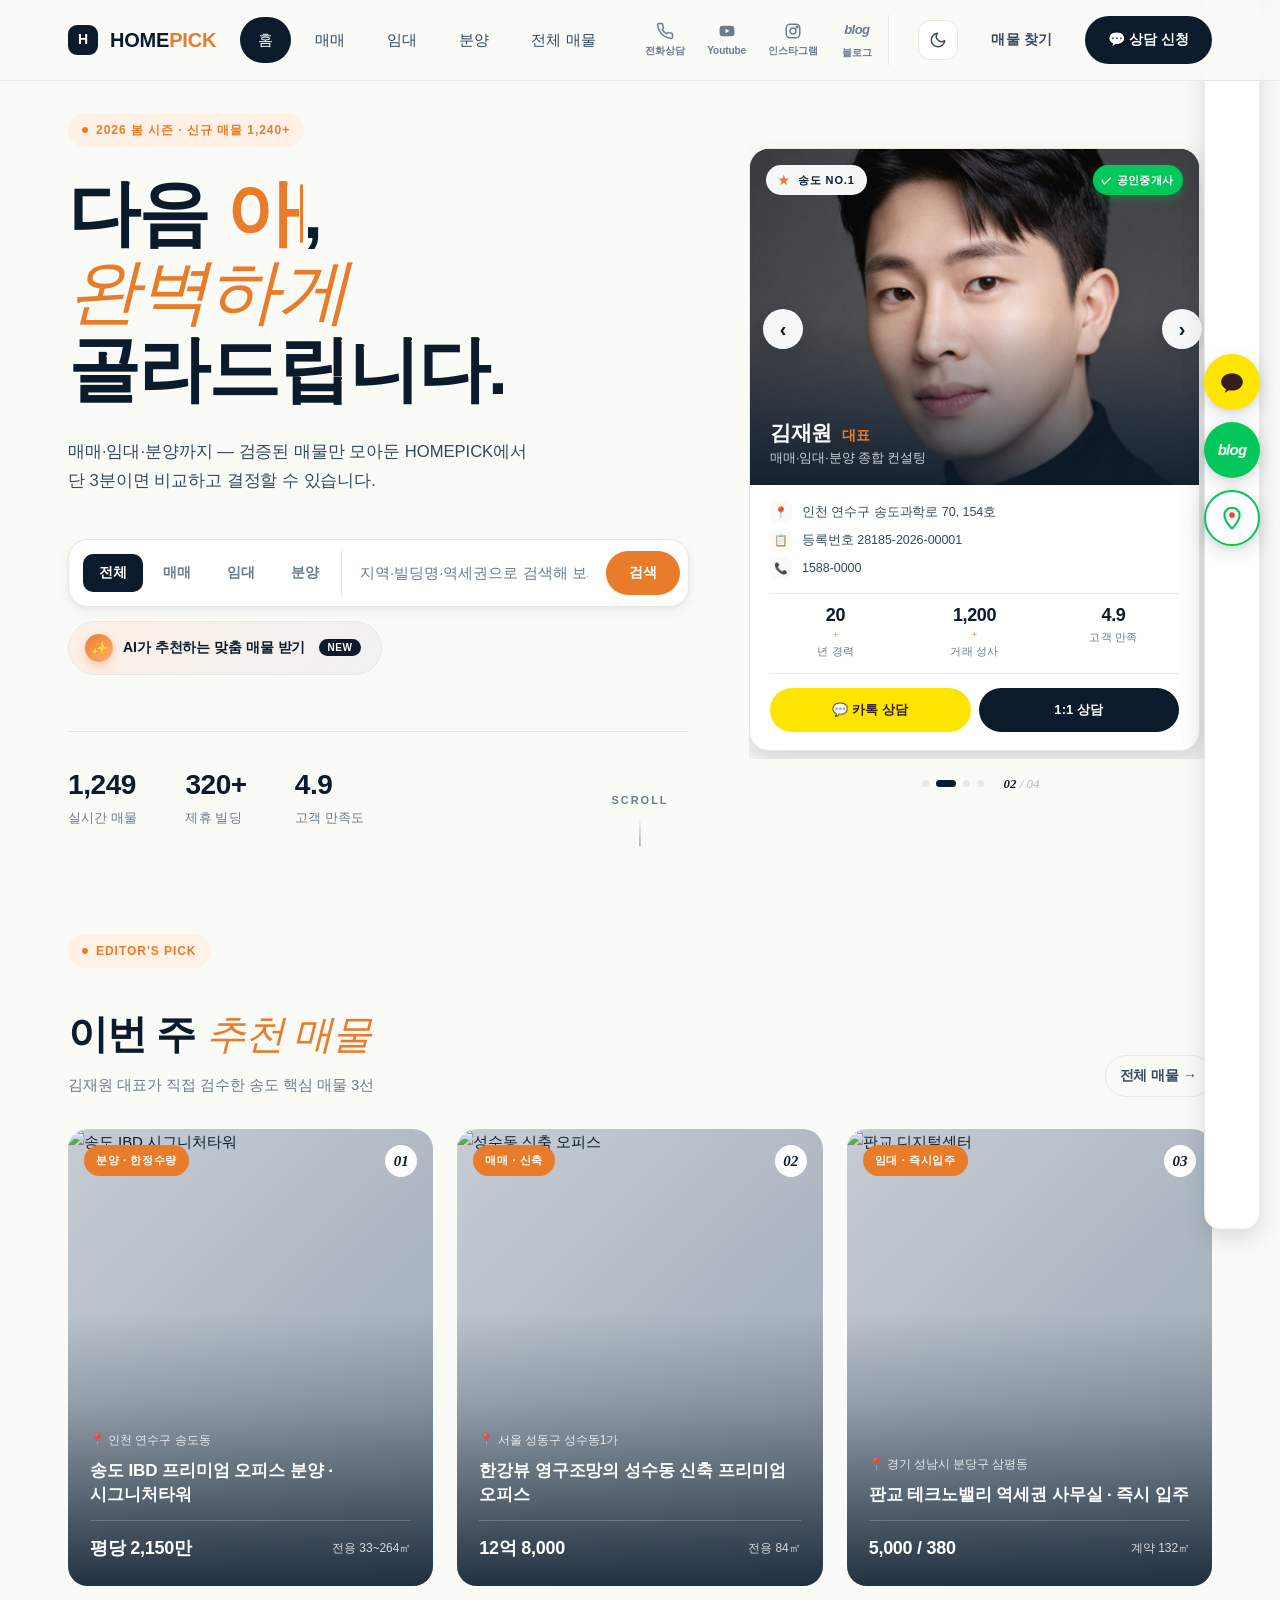
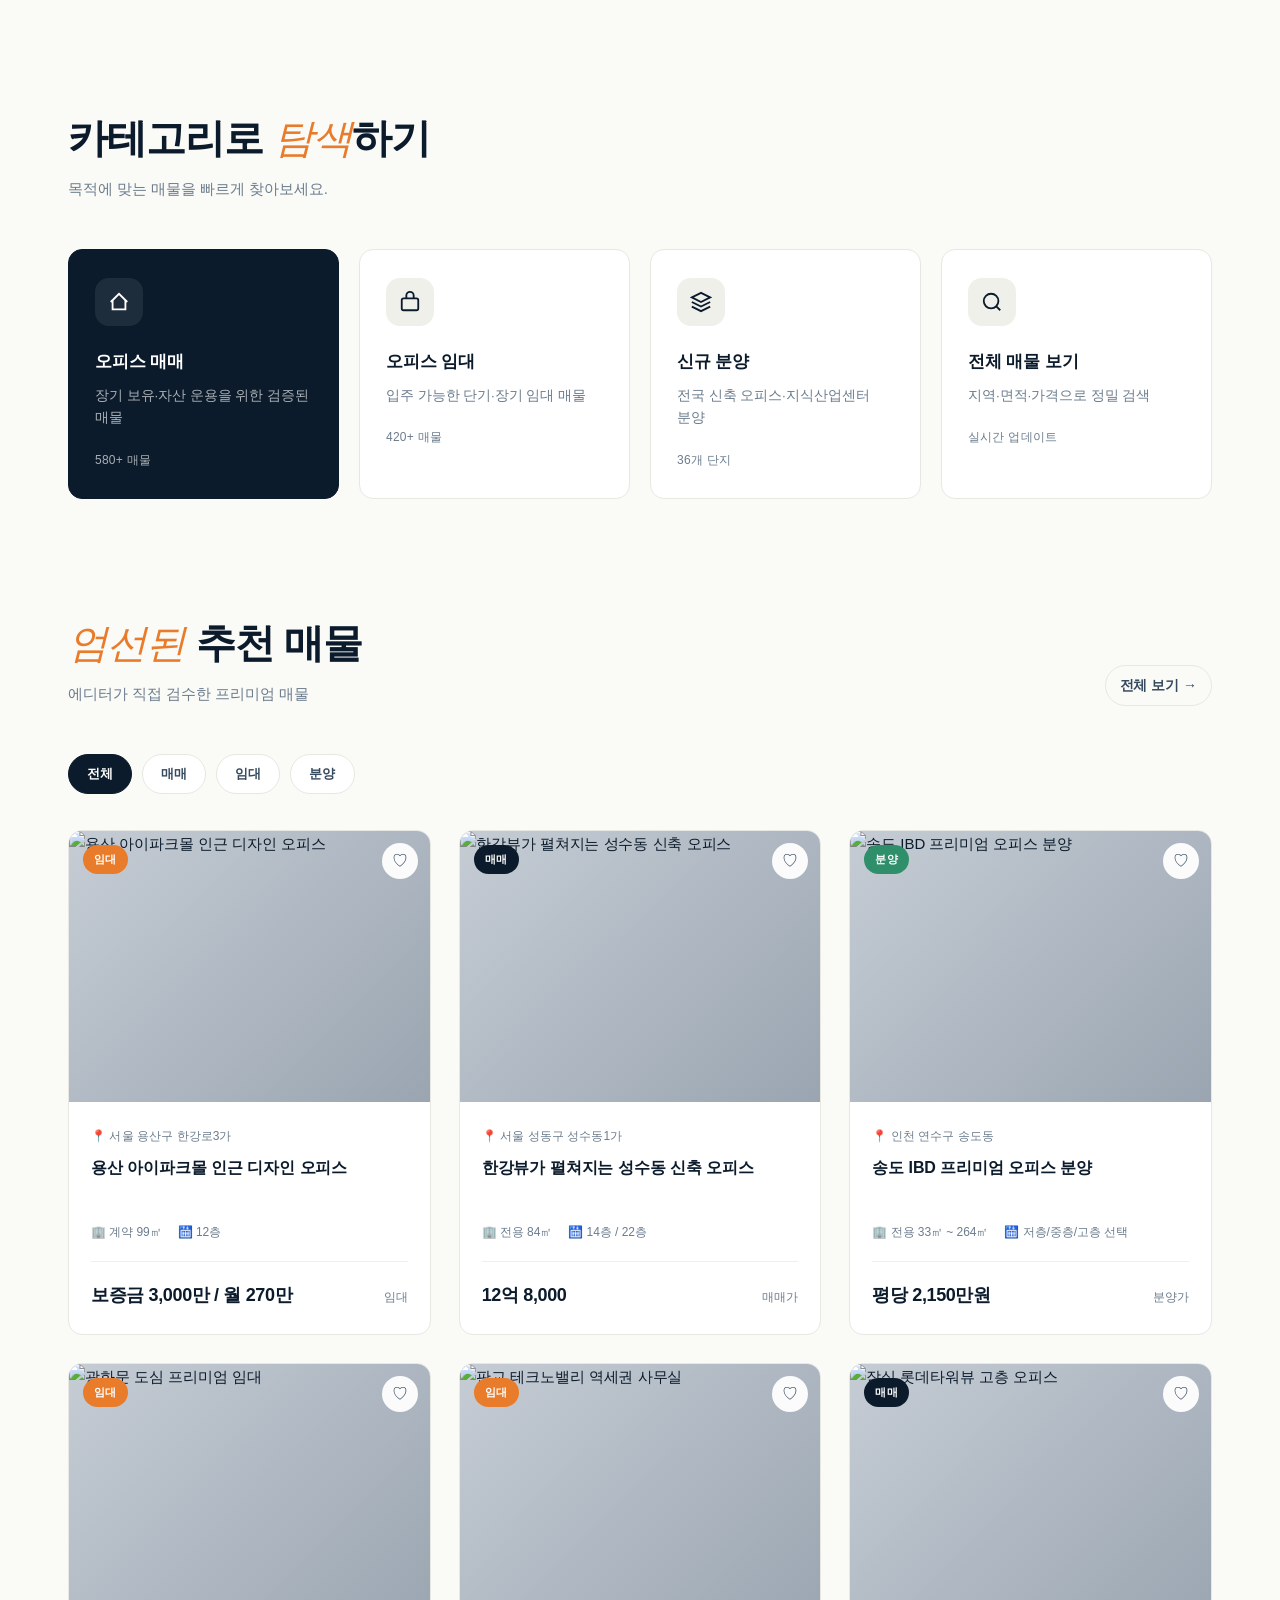
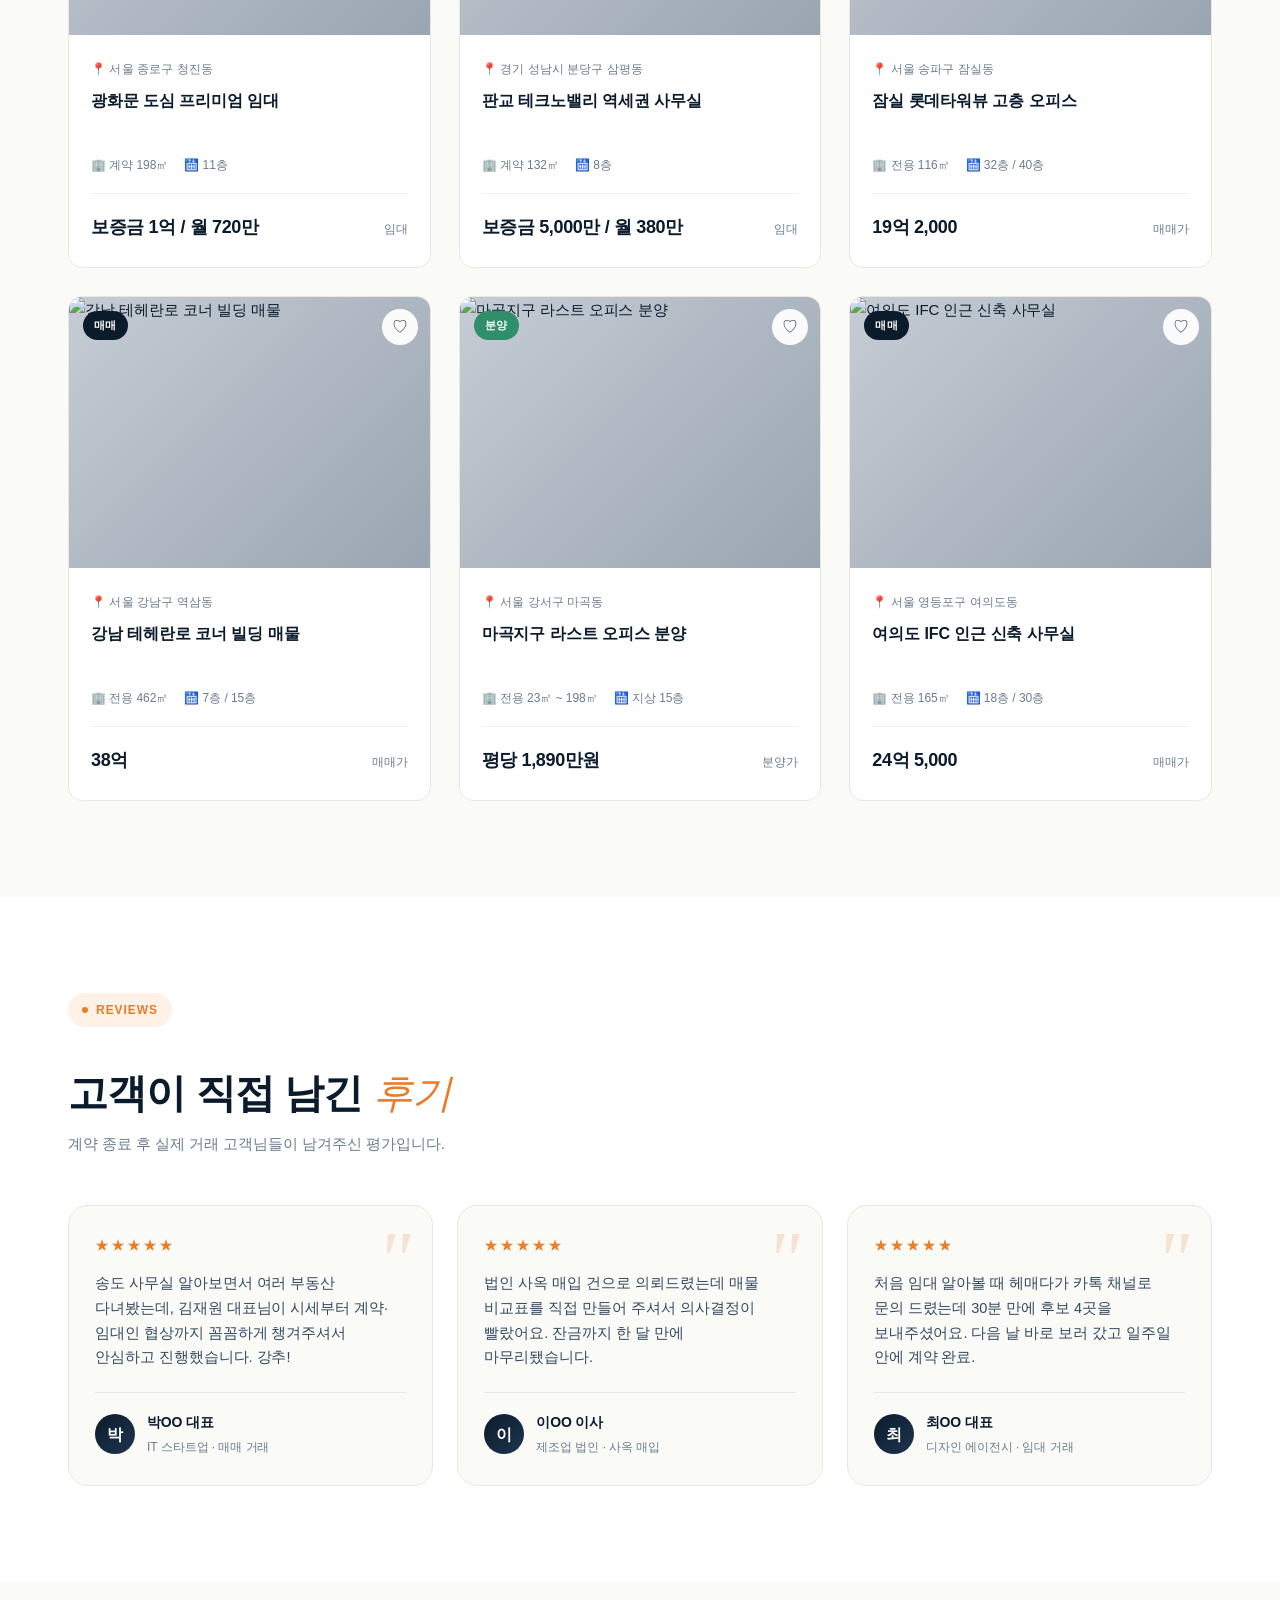
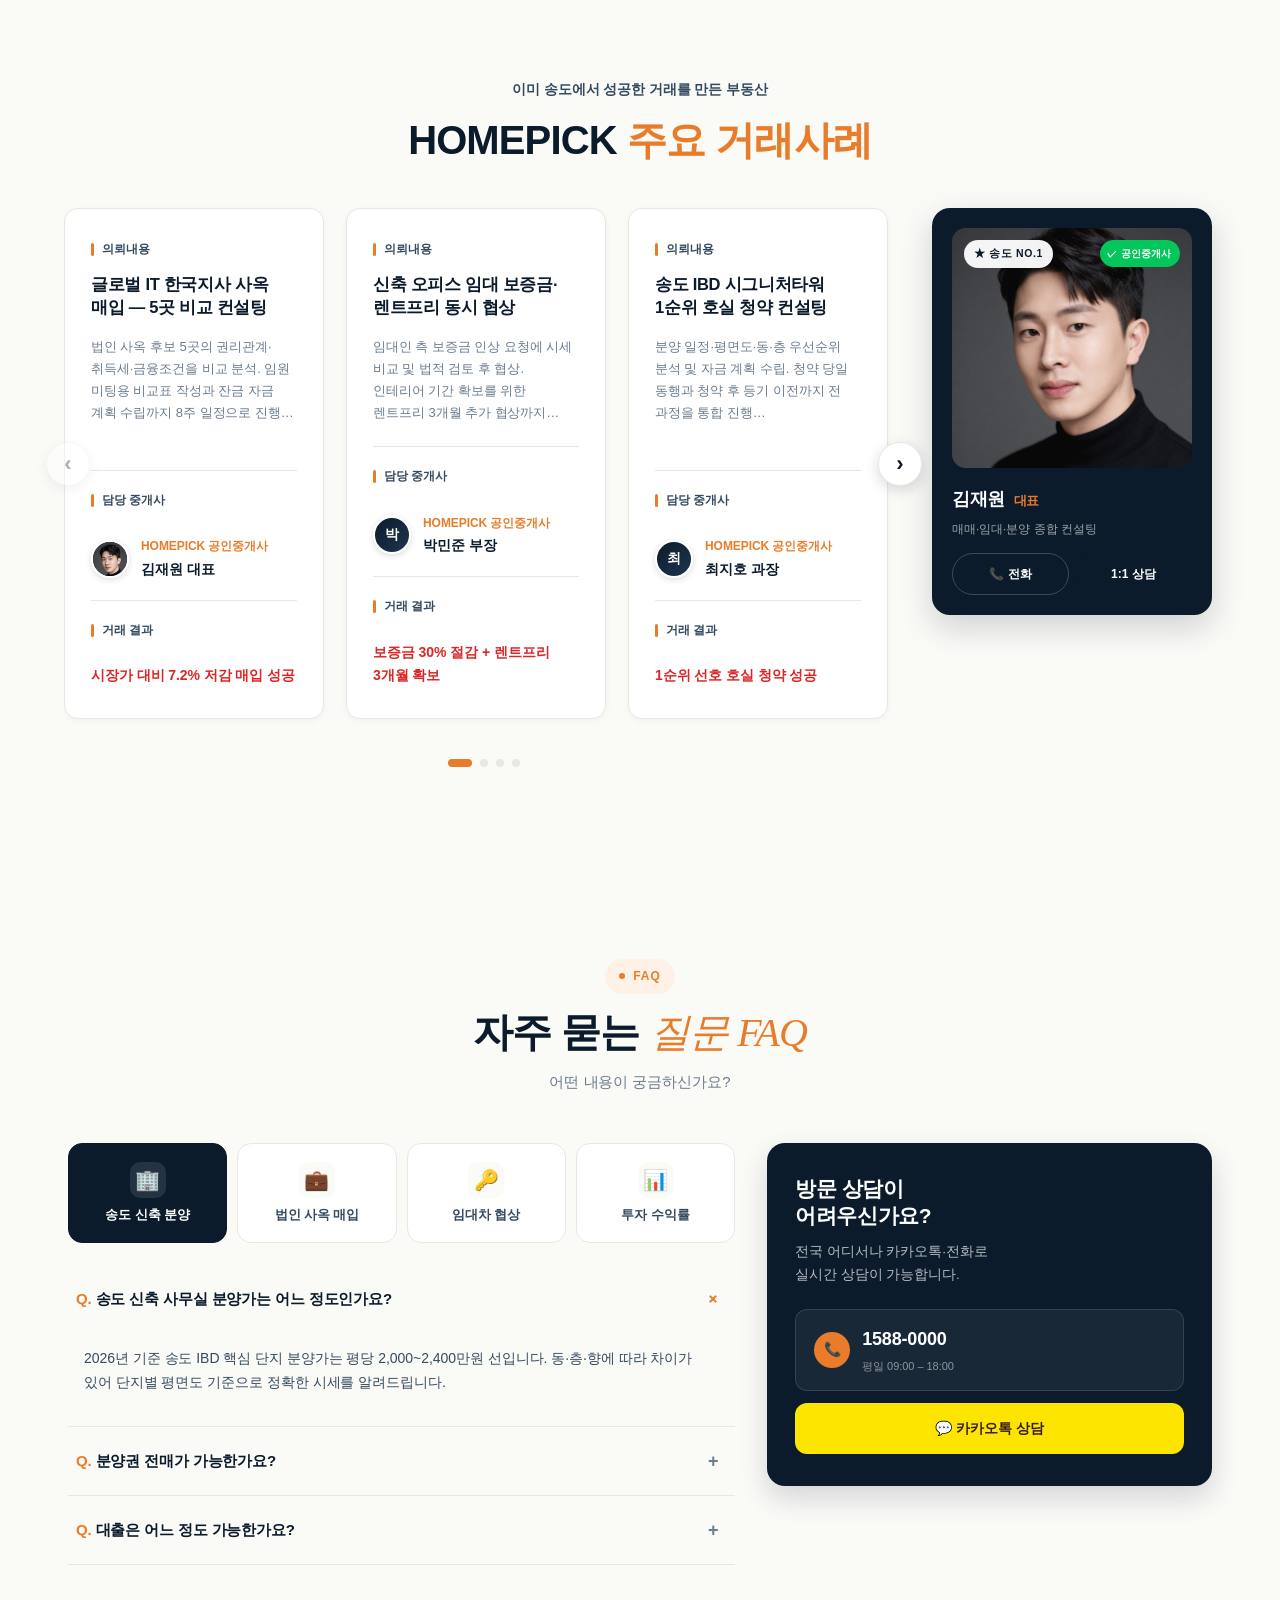
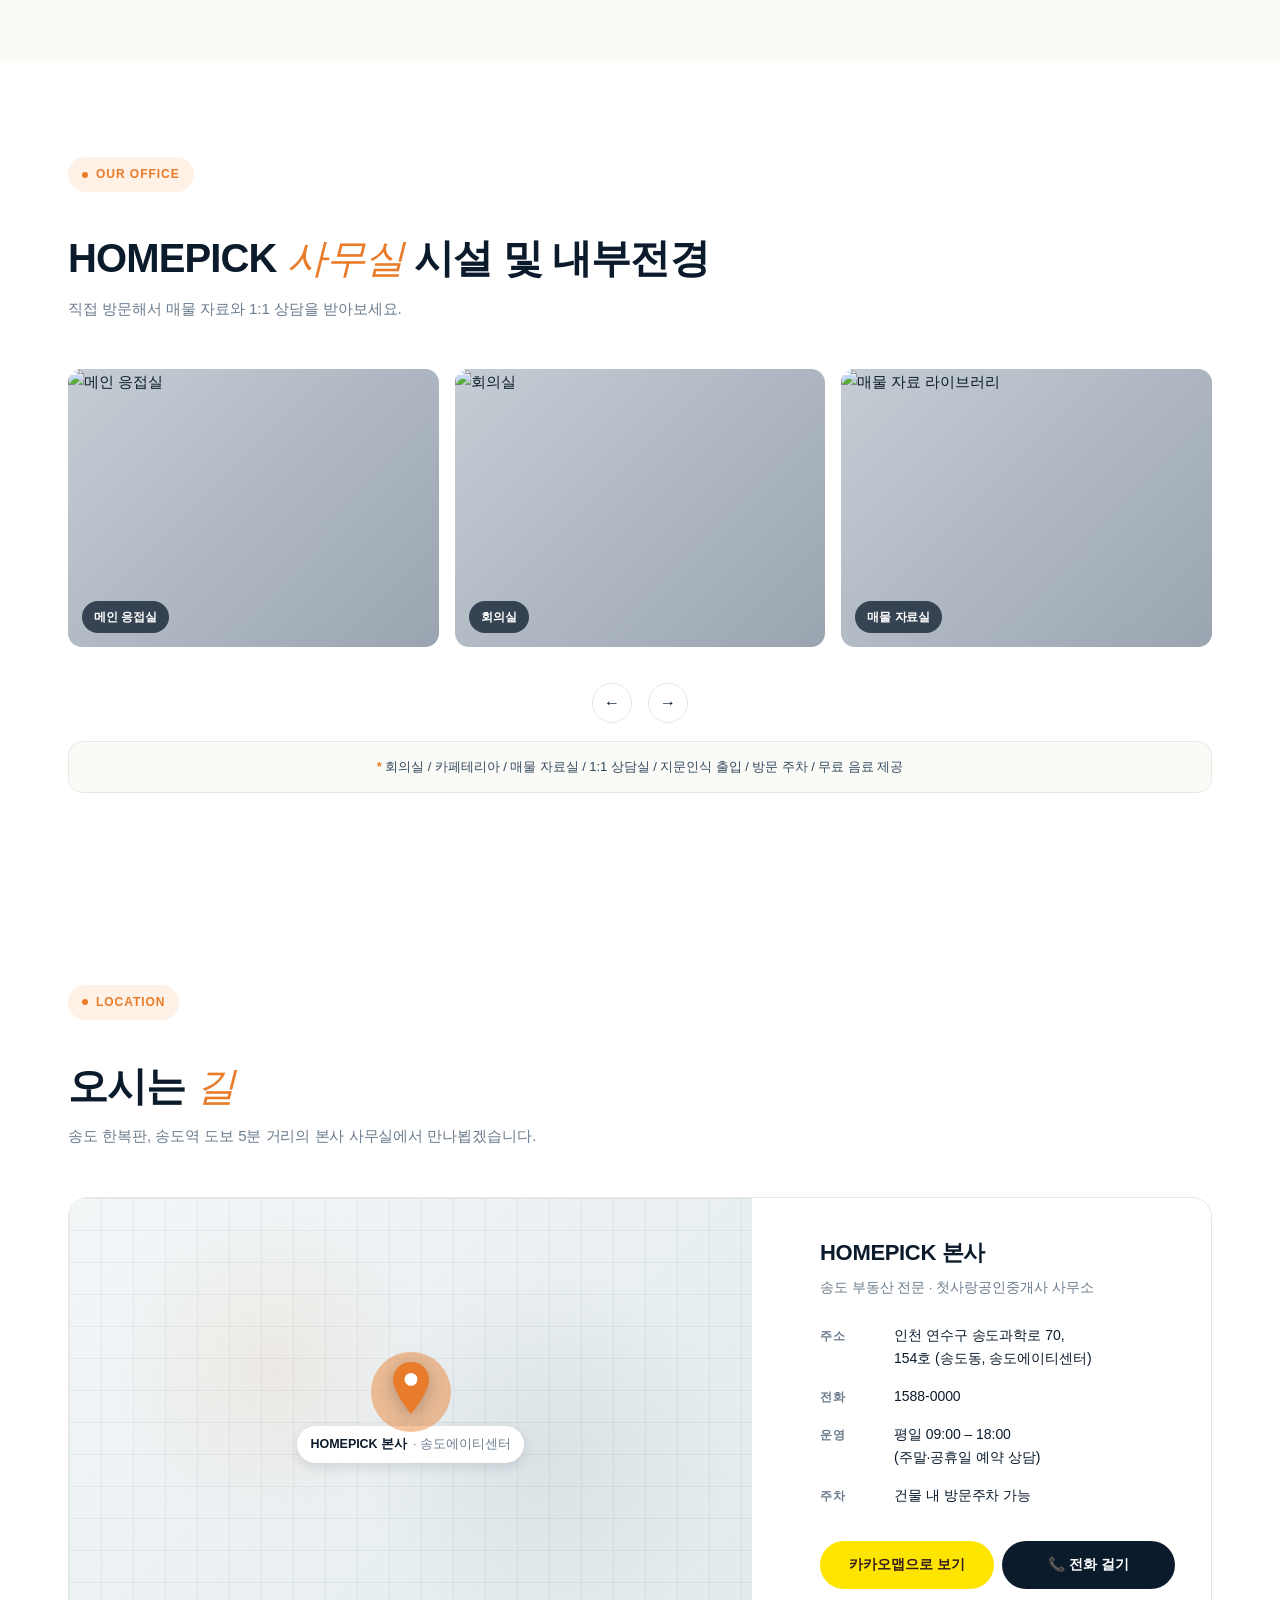
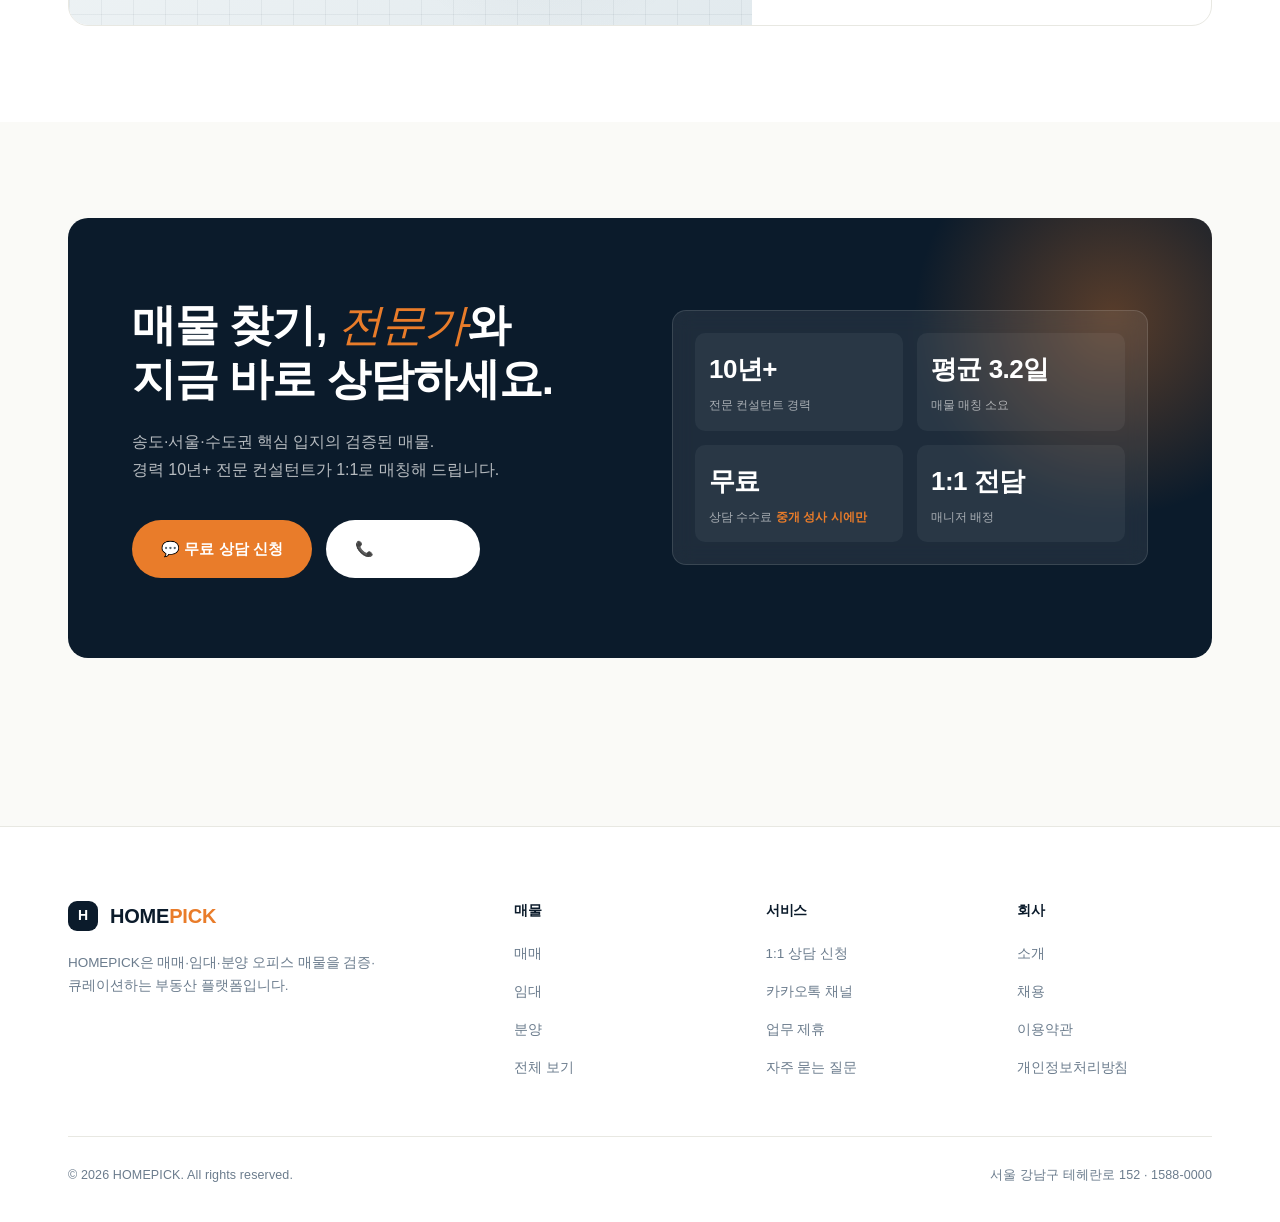
==== commit 0acf75e2: "Add case-results carousel, FAQ accordion, office slider, SNS labels, side widget A pile of feedback " ====
--- a/index.html
+++ b/index.html
@@ -39,13 +39,22 @@
       <a href="listings.html">전체 매물</a>
     </nav>
     <div class="header-sns" aria-label="소셜 채널">
+      <a href="tel:1588-0000" aria-label="전화 상담">
+        <svg viewBox="0 0 24 24" fill="none" stroke="currentColor" stroke-width="2" stroke-linecap="round" stroke-linejoin="round"><path d="M22 16.92v3a2 2 0 0 1-2.18 2 19.79 19.79 0 0 1-8.63-3.07 19.5 19.5 0 0 1-6-6 19.79 19.79 0 0 1-3.07-8.67A2 2 0 0 1 4.11 2h3a2 2 0 0 1 2 1.72c.13.96.37 1.9.72 2.81a2 2 0 0 1-.45 2.11L8.09 9.91a16 16 0 0 0 6 6l1.27-1.27a2 2 0 0 1 2.11-.45c.91.35 1.85.59 2.81.72A2 2 0 0 1 22 16.92z"/></svg>
+        <span class="sns-label">전화상담</span>
+      </a>
       <a href="#" aria-label="유튜브 채널" title="유튜브">
         <svg viewBox="0 0 24 24" fill="currentColor"><path d="M21.6 7.2a2.5 2.5 0 0 0-1.76-1.77C18.25 5 12 5 12 5s-6.25 0-7.84.43A2.5 2.5 0 0 0 2.4 7.2 26 26 0 0 0 2 12a26 26 0 0 0 .4 4.8 2.5 2.5 0 0 0 1.76 1.77C5.75 19 12 19 12 19s6.25 0 7.84-.43a2.5 2.5 0 0 0 1.76-1.77A26 26 0 0 0 22 12a26 26 0 0 0-.4-4.8zM10 15V9l5.2 3-5.2 3z"/></svg>
+        <span class="sns-label">Youtube</span>
       </a>
       <a href="#" aria-label="인스타그램" title="인스타그램">
         <svg viewBox="0 0 24 24" fill="none" stroke="currentColor" stroke-width="2"><rect x="3" y="3" width="18" height="18" rx="5"/><circle cx="12" cy="12" r="4"/><circle cx="17.5" cy="6.5" r="1" fill="currentColor"/></svg>
+        <span class="sns-label">인스타그램</span>
       </a>
-      <a href="#" aria-label="네이버 블로그" title="블로그"><span class="sns-blog">blog</span></a>
+      <a href="#" aria-label="네이버 블로그" title="블로그">
+        <span class="sns-blog">blog</span>
+        <span class="sns-label">블로그</span>
+      </a>
     </div>
     <div class="header-cta">
       <button class="theme-toggle" type="button" data-theme-toggle aria-label="다크 모드 전환">
@@ -426,87 +435,210 @@
     </div>
   </section>
 
-  <!-- FAQ CATEGORIES — 자주 받는 문의 -->
-  <section>
+  <!-- CASE RESULTS — 주요 거래 사례 + 우측 네임카드 -->
+  <section class="case-results">
     <div class="container">
-      <div class="section-head reveal">
+      <div class="cr-head reveal">
+        <div class="sub">이미 송도에서 성공한 거래를 만든 부동산</div>
+        <h2>HOMEPICK <span class="accent">주요 거래사례</span></h2>
+      </div>
+      <div class="case-grid">
+        <div class="case-main">
+          <div class="cr-carousel" id="case-carousel">
+            <button class="cr-nav prev" type="button" aria-label="이전">‹</button>
+            <button class="cr-nav next" type="button" aria-label="다음">›</button>
+            <div class="cr-track">
+              <article class="cr-card reveal">
+                <div class="cr-label">의뢰내용</div>
+                <h3 class="cr-title">글로벌 IT 한국지사 사옥 매입 — 5곳 비교 컨설팅</h3>
+                <p class="cr-desc">법인 사옥 후보 5곳의 권리관계·취득세·금융조건을 비교 분석. 임원 미팅용 비교표 작성과 잔금 자금 계획 수립까지 8주 일정으로 진행…</p>
+                <div class="cr-agent">
+                  <div class="cr-label">담당 중개사</div>
+                  <div class="cr-agent-row">
+                    <div class="avatar"><img src="assets/img/profile.jpg" alt=""/></div>
+                    <div>
+                      <div class="firm">HOMEPICK 공인중개사</div>
+                      <div class="name">김재원 대표</div>
+                    </div>
+                  </div>
+                </div>
+                <div class="cr-result">
+                  <div class="cr-label">거래 결과</div>
+                  <div class="val">시장가 대비 7.2% 저감 매입 성공</div>
+                </div>
+              </article>
+              <article class="cr-card reveal">
+                <div class="cr-label">의뢰내용</div>
+                <h3 class="cr-title">신축 오피스 임대 보증금·렌트프리 동시 협상</h3>
+                <p class="cr-desc">임대인 측 보증금 인상 요청에 시세 비교 및 법적 검토 후 협상. 인테리어 기간 확보를 위한 렌트프리 3개월 추가 협상까지 완료…</p>
+                <div class="cr-agent">
+                  <div class="cr-label">담당 중개사</div>
+                  <div class="cr-agent-row">
+                    <div class="avatar">박</div>
+                    <div>
+                      <div class="firm">HOMEPICK 공인중개사</div>
+                      <div class="name">박민준 부장</div>
+                    </div>
+                  </div>
+                </div>
+                <div class="cr-result">
+                  <div class="cr-label">거래 결과</div>
+                  <div class="val">보증금 30% 절감 + 렌트프리 3개월 확보</div>
+                </div>
+              </article>
+              <article class="cr-card reveal">
+                <div class="cr-label">의뢰내용</div>
+                <h3 class="cr-title">송도 IBD 시그니처타워 1순위 호실 청약 컨설팅</h3>
+                <p class="cr-desc">분양 일정·평면도·동·층 우선순위 분석 및 자금 계획 수립. 청약 당일 동행과 청약 후 등기 이전까지 전 과정을 통합 진행…</p>
+                <div class="cr-agent">
+                  <div class="cr-label">담당 중개사</div>
+                  <div class="cr-agent-row">
+                    <div class="avatar">최</div>
+                    <div>
+                      <div class="firm">HOMEPICK 공인중개사</div>
+                      <div class="name">최지호 과장</div>
+                    </div>
+                  </div>
+                </div>
+                <div class="cr-result">
+                  <div class="cr-label">거래 결과</div>
+                  <div class="val">1순위 선호 호실 청약 성공</div>
+                </div>
+              </article>
+              <article class="cr-card reveal">
+                <div class="cr-label">의뢰내용</div>
+                <h3 class="cr-title">보유 지식산업센터 임차인 권리 유지 매각</h3>
+                <p class="cr-desc">임차인 권리관계를 유지하면서 투자자 매칭 및 협상. 권리분석 완료 후 6개월 내 매각 완료까지 일정 관리…</p>
+                <div class="cr-agent">
+                  <div class="cr-label">담당 중개사</div>
+                  <div class="cr-agent-row">
+                    <div class="avatar">이</div>
+                    <div>
+                      <div class="firm">HOMEPICK 공인중개사</div>
+                      <div class="name">이서연 실장</div>
+                    </div>
+                  </div>
+                </div>
+                <div class="cr-result">
+                  <div class="cr-label">거래 결과</div>
+                  <div class="val">호가 대비 95% 매각 성공</div>
+                </div>
+              </article>
+            </div>
+          </div>
+          <div class="cr-dots" id="cr-dots">
+            <button class="cr-dot active" type="button" data-idx="0"></button>
+            <button class="cr-dot" type="button" data-idx="1"></button>
+            <button class="cr-dot" type="button" data-idx="2"></button>
+            <button class="cr-dot" type="button" data-idx="3"></button>
+          </div>
+        </div>
+        <aside class="case-side">
+          <div class="case-side-card">
+            <div class="photo">
+              <img src="assets/img/profile.jpg" alt="김재원 대표"/>
+              <span class="badge">★ 송도 NO.1</span>
+              <span class="verified">공인중개사</span>
+            </div>
+            <div>
+              <div class="name">김재원 <span class="role">대표</span></div>
+              <div class="sub">매매·임대·분양 종합 컨설팅</div>
+              <div class="actions">
+                <a href="tel:1588-0000" class="btn btn-outline">📞 전화</a>
+                <a href="#" class="btn btn-primary" data-consult>1:1 상담</a>
+              </div>
+            </div>
+          </div>
+        </aside>
+      </div>
+    </div>
+  </section>
+
+  <!-- FAQ — 자주 받는 문의 (카테고리 탭 + 아코디언 + 우측 방문상담 카드) -->
+  <section class="faq-section">
+    <div class="container">
+      <div class="section-head reveal" style="text-align:center;justify-content:center;">
         <div>
-          <span class="hero-eyebrow"><span class="dot"></span> FAQ</span>
-          <h2 style="margin-top:14px;">자주 받는 <span class="serif">문의</span></h2>
-          <p class="lead">송도에서 가장 많이 받는 6가지 질문을 카테고리로 정리했습니다.</p>
-        </div>
-      </div>
-      <div class="faq-grid">
-        <a href="#" class="faq-card reveal" data-consult>
-          <div class="faq-icon">🏢</div>
-          <h3>송도 신축 사무실 분양</h3>
-          <p>시세·일정·동·평형까지 한눈에 정리해 드립니다.</p>
-          <span class="faq-link">자세히 보기 →</span>
-        </a>
-        <a href="#" class="faq-card reveal" data-consult>
-          <div class="faq-icon">💼</div>
-          <h3>법인 사옥 매입 절차</h3>
-          <p>법인등기·취득세·금융까지 통합 컨설팅이 가능합니다.</p>
-          <span class="faq-link">자세히 보기 →</span>
-        </a>
-        <a href="#" class="faq-card reveal" data-consult>
-          <div class="faq-icon">📐</div>
-          <h3>평형별 적정 임대료</h3>
-          <p>송도 평균 시세 대비 적정 임대료를 비교 분석해 드립니다.</p>
-          <span class="faq-link">자세히 보기 →</span>
-        </a>
-        <a href="#" class="faq-card reveal" data-consult>
-          <div class="faq-icon">🔑</div>
-          <h3>임대 계약 협상</h3>
-          <p>보증금·렌트프리·관리비까지 최대한 유리하게 조율해 드립니다.</p>
-          <span class="faq-link">자세히 보기 →</span>
-        </a>
-        <a href="#" class="faq-card reveal" data-consult>
-          <div class="faq-icon">📊</div>
-          <h3>오피스 투자 수익률</h3>
-          <p>매매가·임대료·관리비 기반 실질 수익률을 산출해 드립니다.</p>
-          <span class="faq-link">자세히 보기 →</span>
-        </a>
-        <a href="#" class="faq-card reveal" data-consult>
-          <div class="faq-icon">🏛️</div>
-          <h3>지식산업센터 분양</h3>
-          <p>업종 제한·취득세 감면까지 사전에 체크해 드립니다.</p>
-          <span class="faq-link">자세히 보기 →</span>
-        </a>
+          <span class="hero-eyebrow" style="margin:0 auto;display:inline-flex;"><span class="dot"></span> FAQ</span>
+          <h2 style="margin-top:14px;">자주 묻는 <span class="serif">질문 FAQ</span></h2>
+          <p class="lead">어떤 내용이 궁금하신가요?</p>
+        </div>
+      </div>
+      <div class="faq-layout reveal">
+        <div>
+          <div class="faq-tabs" role="tablist" id="faq-tabs">
+            <button class="faq-tab active" type="button" data-faq-cat="sale">
+              <span class="ic">🏢</span><span class="lbl">송도 신축 분양</span>
+            </button>
+            <button class="faq-tab" type="button" data-faq-cat="own">
+              <span class="ic">💼</span><span class="lbl">법인 사옥 매입</span>
+            </button>
+            <button class="faq-tab" type="button" data-faq-cat="rent">
+              <span class="ic">🔑</span><span class="lbl">임대차 협상</span>
+            </button>
+            <button class="faq-tab" type="button" data-faq-cat="invest">
+              <span class="ic">📊</span><span class="lbl">투자 수익률</span>
+            </button>
+          </div>
+          <div class="faq-list" id="faq-list">
+            <!-- populated by JS -->
+          </div>
+        </div>
+        <aside class="faq-visit">
+          <h3>방문 상담이<br/>어려우신가요?</h3>
+          <p>전국 어디서나 카카오톡·전화로<br/>실시간 상담이 가능합니다.</p>
+          <div class="tel-card">
+            <span class="ic">📞</span>
+            <div>
+              <div class="tel-num">1588-0000</div>
+              <div class="tel-sub">평일 09:00 – 18:00</div>
+            </div>
+          </div>
+          <a href="#" class="btn-kakao-cta" data-consult>💬 카카오톡 상담</a>
+        </aside>
       </div>
     </div>
   </section>
 
-  <!-- OFFICE GALLERY — 사무실 둘러보기 -->
+  <!-- OFFICE GALLERY — 사무실 내부 가로 슬라이더 -->
   <section class="office-gallery">
     <div class="container">
       <div class="section-head reveal">
         <div>
           <span class="hero-eyebrow"><span class="dot"></span> Our Office</span>
-          <h2 style="margin-top:14px;">HOMEPICK <span class="serif">사무실</span></h2>
+          <h2 style="margin-top:14px;">HOMEPICK <span class="serif">사무실</span> 시설 및 내부전경</h2>
           <p class="lead">직접 방문해서 매물 자료와 1:1 상담을 받아보세요.</p>
         </div>
       </div>
-      <div class="og-grid">
-        <div class="og-item span-2v reveal">
-          <img src="https://images.unsplash.com/photo-1497366216548-37526070297c?w=1200&q=70&auto=format&fit=crop" alt="HOMEPICK 사무실 메인 응접실" loading="lazy"/>
-          <span class="og-caption">메인 응접실</span>
-        </div>
-        <div class="og-item reveal">
-          <img src="https://images.unsplash.com/photo-1497215842964-222b430dc094?w=600&q=70&auto=format&fit=crop" alt="회의실" loading="lazy"/>
-          <span class="og-caption">회의실</span>
-        </div>
-        <div class="og-item reveal">
-          <img src="https://images.unsplash.com/photo-1497366811353-6870744d04b2?w=600&q=70&auto=format&fit=crop" alt="상담 코너" loading="lazy"/>
-          <span class="og-caption">1:1 상담실</span>
-        </div>
-        <div class="og-item span-2 reveal">
-          <img src="https://images.unsplash.com/photo-1556761175-5973dc0f32e7?w=1200&q=70&auto=format&fit=crop" alt="매물 자료 라이브러리" loading="lazy"/>
-          <span class="og-caption">매물 자료 라이브러리</span>
-        </div>
-        <div class="og-item reveal">
-          <img src="https://images.unsplash.com/photo-1604328698692-f76ea9498e76?w=600&q=70&auto=format&fit=crop" alt="대표실" loading="lazy"/>
-          <span class="og-caption">대표실</span>
+      <div class="office-slider" id="office-slider">
+        <div class="os-track">
+          <div class="os-slide reveal">
+            <img src="https://images.unsplash.com/photo-1497366216548-37526070297c?w=900&q=70&auto=format&fit=crop" alt="메인 응접실" loading="lazy"/>
+            <span class="caption">메인 응접실</span>
+          </div>
+          <div class="os-slide reveal">
+            <img src="https://images.unsplash.com/photo-1497215842964-222b430dc094?w=900&q=70&auto=format&fit=crop" alt="회의실" loading="lazy"/>
+            <span class="caption">회의실</span>
+          </div>
+          <div class="os-slide reveal">
+            <img src="https://images.unsplash.com/photo-1556761175-5973dc0f32e7?w=900&q=70&auto=format&fit=crop" alt="매물 자료 라이브러리" loading="lazy"/>
+            <span class="caption">매물 자료실</span>
+          </div>
+          <div class="os-slide reveal">
+            <img src="https://images.unsplash.com/photo-1604328698692-f76ea9498e76?w=900&q=70&auto=format&fit=crop" alt="대표실" loading="lazy"/>
+            <span class="caption">대표실</span>
+          </div>
+          <div class="os-slide reveal">
+            <img src="https://images.unsplash.com/photo-1497366811353-6870744d04b2?w=900&q=70&auto=format&fit=crop" alt="1:1 상담실" loading="lazy"/>
+            <span class="caption">1:1 상담실</span>
+          </div>
+        </div>
+        <div class="os-controls">
+          <button class="os-nav prev" type="button" aria-label="이전">←</button>
+          <button class="os-nav next" type="button" aria-label="다음">→</button>
+        </div>
+        <div class="os-specs">
+          <strong>*</strong> 회의실 / 카페테리아 / 매물 자료실 / 1:1 상담실 / 지문인식 출입 / 방문 주차 / 무료 음료 제공
         </div>
       </div>
     </div>
@@ -696,6 +828,45 @@
     <button class="btn btn-primary btn-lg ai-final-cta" type="button" data-consult>💬 전문가에게 추천받기</button>
   </div>
 </div>
+
+<!-- Floating right widget (매매/매도 문의) -->
+<aside class="side-widget" id="side-widget" aria-label="매수/매도 문의 위젯">
+  <button class="sw-toggle" type="button" aria-label="문의 위젯 열기">
+    <svg viewBox="0 0 24 24" fill="none" stroke="currentColor" stroke-width="2" stroke-linecap="round" stroke-linejoin="round"><path d="M3 9l9-7 9 7v11a2 2 0 0 1-2 2H5a2 2 0 0 1-2-2z"/><path d="M9 22V12h6v10"/></svg>
+  </button>
+  <div class="sw-body">
+    <div class="sw-head">매수 / 매도 문의</div>
+    <div class="sw-lead">궁금하신 점이 있으시면<br/>언제든 연락주세요.</div>
+    <div class="sw-tel">📞 1588-0000</div>
+    <div class="sw-actions">
+      <a href="listings.html" class="btn btn-accent">매물 목록</a>
+      <a href="#map" class="btn btn-primary">지도 매물</a>
+    </div>
+    <div class="sw-section-title">📍 매물 필터</div>
+    <div class="sw-row">
+      <select aria-label="지역 시/도"><option>::: 시/도 :::</option><option>인천</option><option>서울</option><option>경기</option></select>
+    </div>
+    <div class="sw-row">
+      <select aria-label="지역 구/군"><option>::: 구/군 :::</option><option>연수구</option><option>강남구</option></select>
+    </div>
+    <div class="sw-row">
+      <select aria-label="지역 동"><option>::: 동 :::</option><option>송도동</option><option>역삼동</option></select>
+    </div>
+    <div class="sw-section-title">🏷️ 거래 유형</div>
+    <div class="sw-chips">
+      <button type="button" class="sw-chip">매매</button>
+      <button type="button" class="sw-chip">전세</button>
+      <button type="button" class="sw-chip">월세</button>
+      <button type="button" class="sw-chip">분양</button>
+      <button type="button" class="sw-chip">교환</button>
+    </div>
+    <div class="sw-section-title">🏢 매물 종류</div>
+    <div class="sw-row">
+      <select aria-label="매물 종류"><option>::: 매물종류 :::</option><option>오피스</option><option>지식산업센터</option><option>상가</option><option>사옥</option></select>
+    </div>
+    <button class="sw-apply" type="button" onclick="window.location.href='listings.html'">필터 적용하기</button>
+  </div>
+</aside>
 
 <!-- Consultation overlay -->
 <div class="consult-overlay" id="consult-overlay" role="dialog" aria-modal="true" aria-labelledby="consult-title">
--- a/assets/css/style.css
+++ b/assets/css/style.css
@@ -1458,6 +1458,473 @@
   font-size: 11.5px; font-weight: 600; letter-spacing: 0.02em;
 }
 
+/* ===== Case results (거래 사례 캐러셀 + 우측 네임카드) ===== */
+.case-results { background: var(--bg); }
+.case-grid {
+  display: grid; grid-template-columns: 1fr 280px; gap: 32px;
+  align-items: start;
+}
+.case-main { min-width: 0; }
+.case-side { position: sticky; top: 100px; }
+.case-side-card {
+  background: var(--fill-strong); color: var(--on-strong);
+  border-radius: 18px;
+  padding: 20px; overflow: hidden; position: relative;
+  box-shadow: 0 12px 32px rgba(11, 27, 43, 0.18);
+}
+.case-side-card .photo {
+  position: relative; aspect-ratio: 1;
+  border-radius: 14px; overflow: hidden;
+  background: linear-gradient(135deg, #1E3550, #0B1B2B);
+  margin-bottom: 16px;
+}
+.case-side-card .photo img {
+  position: absolute; inset: 0;
+  width: 100%; height: 100%;
+  object-fit: cover; object-position: center 28%;
+}
+.case-side-card .photo .badge {
+  position: absolute; top: 12px; left: 12px;
+  padding: 5px 10px; border-radius: 999px;
+  background: rgba(255, 255, 255, 0.95); color: var(--ink);
+  font-size: 10.5px; font-weight: 800; letter-spacing: 0.06em;
+}
+.case-side-card .photo .verified {
+  position: absolute; top: 12px; right: 12px;
+  display: inline-flex; align-items: center; gap: 4px;
+  padding: 5px 9px 5px 7px; border-radius: 999px;
+  background: #03C75A; color: #fff;
+  font-size: 10px; font-weight: 800;
+}
+.case-side-card .photo .verified::before { content: '✓'; }
+.case-side-card .name {
+  font-size: 18px; font-weight: 800; letter-spacing: -0.02em;
+}
+.case-side-card .name .role { color: var(--accent); font-size: 13px; margin-left: 4px; }
+.case-side-card .sub {
+  font-size: 12px; color: rgba(255, 255, 255, 0.6);
+  margin-top: 4px; margin-bottom: 14px;
+}
+.case-side-card .actions { display: flex; gap: 6px; }
+.case-side-card .actions .btn { flex: 1; padding: 10px; font-size: 12px; }
+.case-side-card .btn-outline {
+  background: transparent; color: #fff;
+  border-color: rgba(255, 255, 255, 0.2);
+}
+
+/* ===== Header SNS with labels ===== */
+.header-sns a {
+  flex-direction: column; gap: 2px;
+  width: auto; min-width: 50px;
+  padding: 4px 8px; border-radius: 10px;
+  height: auto;
+}
+.header-sns svg { width: 18px; height: 18px; }
+.header-sns .sns-label {
+  font-size: 10px; font-weight: 600;
+  color: var(--ink-3); letter-spacing: -0.005em;
+}
+.header-sns a:hover .sns-label { color: var(--ink); }
+.sns-blog { font-weight: 900; font-style: italic; font-size: 13px; letter-spacing: -0.04em; }
+
+/* ===== Office interior slider (horizontal) ===== */
+.office-slider { position: relative; }
+.os-track {
+  display: flex; gap: 16px;
+  overflow-x: auto; scroll-snap-type: x mandatory;
+  scroll-behavior: smooth;
+  scrollbar-width: none;
+  padding-bottom: 12px;
+  overscroll-behavior-x: contain;
+}
+.os-track::-webkit-scrollbar { display: none; }
+.os-slide {
+  flex: 0 0 calc((100% - 32px) / 3);
+  scroll-snap-align: start;
+  aspect-ratio: 4/3;
+  border-radius: var(--radius);
+  overflow: hidden;
+  background: linear-gradient(135deg, #C5CCD4, #9AA5B1);
+  position: relative;
+}
+.os-slide img { width: 100%; height: 100%; object-fit: cover; transition: transform .5s ease; }
+.os-slide:hover img { transform: scale(1.05); }
+.os-slide .caption {
+  position: absolute; left: 14px; bottom: 14px;
+  padding: 6px 12px; border-radius: 999px;
+  background: rgba(11, 27, 43, 0.75); color: #fff;
+  font-size: 12px; font-weight: 600;
+  backdrop-filter: blur(6px);
+}
+.os-controls {
+  display: flex; align-items: center; justify-content: center;
+  gap: 16px; margin: 24px 0 18px;
+}
+.os-nav {
+  width: 40px; height: 40px; border-radius: 50%;
+  background: var(--surface); border: 1px solid var(--line);
+  color: var(--ink); display: grid; place-items: center;
+  font-size: 16px; cursor: pointer;
+  transition: all .15s ease;
+}
+.os-nav:hover { background: var(--bg); }
+.os-nav[disabled] { opacity: 0.35; cursor: not-allowed; }
+.os-specs {
+  font-size: 13px; color: var(--ink-2);
+  text-align: center; line-height: 1.7;
+  padding: 14px 20px;
+  background: var(--bg);
+  border-radius: var(--radius);
+  border: 1px solid var(--line);
+}
+.os-specs strong { color: var(--accent); font-weight: 700; }
+
+/* ===== FAQ tabbed accordion (replaces old grid) ===== */
+.faq-section .faq-layout {
+  display: grid; grid-template-columns: 1.5fr 1fr; gap: 32px;
+  align-items: start;
+}
+.faq-tabs {
+  display: grid; grid-template-columns: repeat(4, 1fr); gap: 10px;
+  margin-bottom: 22px;
+}
+.faq-tab {
+  background: var(--surface); border: 1px solid var(--line);
+  border-radius: 14px; padding: 18px 12px;
+  display: flex; flex-direction: column; align-items: center; gap: 8px;
+  cursor: pointer; transition: all .15s ease;
+  text-align: center;
+}
+.faq-tab .ic {
+  width: 36px; height: 36px; border-radius: 10px;
+  display: grid; place-items: center;
+  background: var(--bg); font-size: 20px;
+}
+.faq-tab .lbl { font-size: 13px; font-weight: 700; color: var(--ink-2); letter-spacing: -0.005em; }
+.faq-tab.active {
+  background: var(--fill-strong); color: var(--on-strong);
+  border-color: var(--fill-strong);
+}
+.faq-tab.active .ic { background: rgba(255, 255, 255, 0.1); }
+.faq-tab.active .lbl { color: var(--on-strong); }
+.faq-tab:hover:not(.active) { border-color: var(--ink-3); }
+.faq-list { display: flex; flex-direction: column; gap: 0; }
+.faq-item { border-bottom: 1px solid var(--line); }
+.faq-q {
+  display: flex; align-items: center; justify-content: space-between;
+  padding: 20px 8px; gap: 16px;
+  cursor: pointer; width: 100%;
+  background: transparent; border: 0; text-align: left;
+  font-size: 15px; font-weight: 700; color: var(--ink);
+  letter-spacing: -0.01em; line-height: 1.5;
+}
+.faq-q .q-mark { color: var(--accent); font-weight: 900; }
+.faq-q .q-toggle {
+  width: 28px; height: 28px; flex-shrink: 0;
+  display: grid; place-items: center;
+  color: var(--ink-3); font-size: 18px;
+  transition: transform .2s ease;
+}
+.faq-item.is-open .faq-q .q-toggle { transform: rotate(45deg); color: var(--accent); }
+.faq-a {
+  max-height: 0; overflow: hidden;
+  transition: max-height .3s ease;
+}
+.faq-item.is-open .faq-a { max-height: 320px; }
+.faq-a-inner {
+  padding: 0 16px 22px;
+  font-size: 14px; line-height: 1.7;
+  color: var(--ink-2);
+  background: var(--bg);
+  border-radius: 10px;
+  margin-bottom: 10px;
+  word-break: keep-all;
+}
+.faq-a-inner p { padding-top: 14px; }
+.faq-visit {
+  background: var(--fill-strong); color: var(--on-strong);
+  border-radius: 18px;
+  padding: 32px 28px;
+  position: relative; overflow: hidden;
+  box-shadow: 0 12px 28px rgba(11, 27, 43, 0.16);
+}
+.faq-visit::before {
+  content: ''; position: absolute;
+  inset: 0;
+  background: url('https://images.unsplash.com/photo-1497366216548-37526070297c?w=800&q=70&auto=format&fit=crop') center/cover;
+  opacity: 0.15; z-index: 0;
+}
+.faq-visit > * { position: relative; z-index: 1; }
+.faq-visit h3 {
+  font-size: 21px; font-weight: 800; letter-spacing: -0.02em;
+  margin-bottom: 12px; line-height: 1.3;
+}
+.faq-visit p {
+  font-size: 13.5px; line-height: 1.7;
+  color: rgba(255, 255, 255, 0.7);
+  margin-bottom: 22px;
+}
+.faq-visit .tel-card {
+  background: rgba(255, 255, 255, 0.06);
+  border: 1px solid rgba(255, 255, 255, 0.12);
+  border-radius: 12px;
+  padding: 14px 18px;
+  display: flex; align-items: center; gap: 12px;
+  margin-bottom: 12px;
+}
+.faq-visit .tel-card .ic {
+  width: 36px; height: 36px; border-radius: 50%;
+  background: var(--accent); color: #fff;
+  display: grid; place-items: center; font-size: 14px;
+  flex-shrink: 0;
+}
+.faq-visit .tel-card .tel-num {
+  font-size: 18px; font-weight: 800; letter-spacing: -0.01em;
+}
+.faq-visit .tel-card .tel-sub {
+  font-size: 11px; color: rgba(255, 255, 255, 0.5);
+  margin-top: 2px;
+}
+.faq-visit .btn-kakaomap-wrap { width: 100%; }
+.faq-visit .btn-kakao-cta {
+  display: flex; align-items: center; justify-content: center; gap: 8px;
+  width: 100%; padding: 14px;
+  background: #FEE500; color: #371D1E;
+  border-radius: 12px;
+  font-weight: 800; font-size: 14px;
+}
+.faq-visit .btn-kakao-cta:hover { background: #f4d800; }
+
+/* ===== Floating right widget (매매/매도 문의) ===== */
+.side-widget {
+  position: fixed;
+  right: 20px; top: 50%;
+  transform: translateY(-50%);
+  width: 56px;
+  background: var(--surface);
+  border: 1px solid var(--line);
+  border-radius: 16px;
+  box-shadow: 0 8px 24px rgba(11, 27, 43, 0.14);
+  z-index: 70;
+  overflow: hidden;
+  transition: width .3s cubic-bezier(.2,.7,.2,1);
+}
+.side-widget.is-open { width: 280px; }
+.side-widget .sw-toggle {
+  width: 56px; height: 56px;
+  display: grid; place-items: center;
+  cursor: pointer;
+  color: var(--ink);
+  border: 0; background: transparent;
+}
+.side-widget .sw-toggle svg { width: 22px; height: 22px; }
+.side-widget .sw-body {
+  padding: 16px 18px 18px;
+  opacity: 0; visibility: hidden;
+  transition: opacity .2s ease;
+}
+.side-widget.is-open .sw-body { opacity: 1; visibility: visible; transition-delay: .15s; }
+.side-widget.is-open .sw-toggle { position: absolute; top: 4px; right: 4px; width: 36px; height: 36px; }
+.sw-head {
+  font-size: 14px; font-weight: 800; letter-spacing: -0.01em;
+  color: var(--ink); margin-bottom: 6px;
+}
+.sw-lead {
+  font-size: 12px; color: var(--ink-3);
+  margin-bottom: 14px; line-height: 1.5;
+}
+.sw-tel {
+  display: flex; align-items: center; gap: 8px;
+  font-size: 17px; font-weight: 800; color: var(--accent);
+  margin-bottom: 14px;
+}
+.sw-actions { display: flex; gap: 6px; margin-bottom: 16px; }
+.sw-actions .btn {
+  flex: 1; padding: 9px; font-size: 12px;
+}
+.sw-section-title {
+  font-size: 13px; font-weight: 700;
+  margin: 14px 0 10px;
+  padding-top: 14px; border-top: 1px solid var(--line);
+  display: flex; align-items: center; gap: 6px;
+}
+.sw-row { margin-bottom: 8px; }
+.sw-row select {
+  width: 100%; padding: 9px 12px;
+  border: 1px solid var(--line); border-radius: 8px;
+  background: var(--bg); font-size: 12.5px; color: var(--ink);
+}
+.sw-chips { display: flex; flex-wrap: wrap; gap: 5px; margin-bottom: 8px; }
+.sw-chip {
+  padding: 6px 10px; border-radius: 8px;
+  border: 1px solid var(--line); background: var(--surface);
+  font-size: 11.5px; font-weight: 600; color: var(--ink-2);
+  cursor: pointer; transition: all .15s ease;
+}
+.sw-chip.selected { background: var(--fill-strong); color: var(--on-strong); border-color: var(--fill-strong); }
+.sw-apply {
+  width: 100%; margin-top: 12px;
+  padding: 12px; border-radius: 10px;
+  background: var(--fill-strong); color: var(--on-strong);
+  font-weight: 700; font-size: 13px;
+}
+
+/* ===== Footer ===== */
+.cr-head { text-align: center; margin-bottom: 44px; }
+.cr-head .sub {
+  font-size: 14px; font-weight: 600;
+  color: var(--ink-2); letter-spacing: -0.005em;
+  margin-bottom: 14px;
+}
+.cr-head h2 {
+  font-size: clamp(28px, 3.4vw, 40px);
+  letter-spacing: -0.022em; font-weight: 800;
+  line-height: 1.2;
+}
+.cr-head h2 .accent { color: var(--accent); }
+
+.cr-carousel {
+  position: relative;
+  min-width: 0;
+}
+.cr-track {
+  display: flex;
+  overflow-x: auto;
+  scroll-snap-type: x mandatory;
+  scroll-behavior: smooth;
+  gap: 22px;
+  scrollbar-width: none;
+  -ms-overflow-style: none;
+  padding: 8px 4px;
+  margin: -8px -4px 0;
+  overscroll-behavior-x: contain;
+  min-width: 0;
+  max-width: 100%;
+}
+.cr-track::-webkit-scrollbar { display: none; }
+
+.cr-card {
+  flex: 0 0 calc((100% - 44px) / 3);
+  scroll-snap-align: start;
+  background: var(--surface);
+  border: 1px solid var(--line);
+  border-radius: 14px;
+  padding: 30px 26px;
+  display: flex; flex-direction: column;
+  box-shadow: 0 2px 6px rgba(11, 27, 43, 0.04);
+  transition: transform .2s ease, box-shadow .2s ease;
+}
+.cr-card:hover { transform: translateY(-3px); box-shadow: 0 10px 24px rgba(11, 27, 43, 0.08); }
+
+.cr-label {
+  display: inline-flex; align-items: center; gap: 8px;
+  font-size: 12px; font-weight: 700;
+  color: var(--ink-2); letter-spacing: -0.005em;
+  margin-bottom: 14px;
+}
+.cr-label::before {
+  content: ''; width: 3px; height: 13px;
+  background: var(--accent); border-radius: 2px;
+}
+.cr-title {
+  font-size: 16.5px; font-weight: 800;
+  letter-spacing: -0.018em; line-height: 1.4;
+  margin-bottom: 16px;
+  color: var(--ink);
+  word-break: keep-all;
+  min-height: 46px;
+  display: -webkit-box; -webkit-line-clamp: 2;
+  -webkit-box-orient: vertical; overflow: hidden;
+}
+.cr-desc {
+  font-size: 13px; line-height: 1.7;
+  color: var(--ink-3);
+  margin-bottom: 22px;
+  word-break: keep-all;
+  display: -webkit-box; -webkit-line-clamp: 4;
+  -webkit-box-orient: vertical; overflow: hidden;
+  flex: 1;
+}
+
+.cr-agent {
+  padding-top: 18px;
+  border-top: 1px solid var(--line);
+  margin-bottom: 18px;
+}
+.cr-agent-row {
+  display: flex; align-items: center; gap: 12px;
+  margin-top: 12px;
+}
+.cr-agent .avatar {
+  width: 38px; height: 38px; border-radius: 50%;
+  background: linear-gradient(135deg, #0B1B2B, #1E3550);
+  flex-shrink: 0; overflow: hidden;
+  display: grid; place-items: center;
+  color: #fff; font-weight: 800; font-size: 14px;
+  border: 2px solid #fff;
+  box-shadow: 0 2px 6px rgba(11, 27, 43, 0.15);
+}
+.cr-agent .avatar img { width: 100%; height: 100%; object-fit: cover; object-position: center 30%; }
+.cr-agent .firm {
+  font-size: 12px; font-weight: 700;
+  color: var(--accent);
+  letter-spacing: -0.005em;
+}
+.cr-agent .name {
+  font-size: 14px; font-weight: 700;
+  color: var(--ink);
+  margin-top: 1px;
+}
+
+.cr-result {
+  padding-top: 18px;
+  border-top: 1px solid var(--line);
+}
+.cr-result .val {
+  font-size: 14px; font-weight: 800;
+  color: #DC2626; /* red accent, mirrors the reference */
+  letter-spacing: -0.005em;
+  margin-top: 10px;
+  word-break: keep-all;
+}
+[data-theme="dark"] .cr-result .val { color: #F87171; }
+
+/* Nav arrows */
+.cr-nav {
+  position: absolute;
+  top: 50%; transform: translateY(-50%);
+  width: 44px; height: 44px; border-radius: 50%;
+  background: var(--surface); color: var(--ink);
+  display: grid; place-items: center;
+  font-size: 22px; font-weight: 700; line-height: 1;
+  box-shadow: 0 4px 14px rgba(11, 27, 43, 0.16);
+  border: 1px solid var(--line);
+  z-index: 5; cursor: pointer;
+  transition: all .15s ease;
+}
+.cr-nav.prev { left: -22px; }
+.cr-nav.next { right: -22px; }
+.cr-nav:hover { background: var(--bg); transform: translateY(-50%) scale(1.06); }
+.cr-nav[disabled] { opacity: 0.35; cursor: not-allowed; }
+.cr-nav[disabled]:hover { transform: translateY(-50%); }
+
+/* Dots */
+.cr-dots {
+  display: flex; justify-content: center;
+  gap: 8px; margin-top: 32px;
+}
+.cr-dot {
+  width: 8px; height: 8px; border-radius: 50%;
+  background: var(--line);
+  border: 0; cursor: pointer; padding: 0;
+  transition: all .2s ease;
+}
+.cr-dot:hover { background: var(--ink-3); }
+.cr-dot.active {
+  background: var(--accent);
+  width: 24px; border-radius: 999px;
+}
+
 /* ===== Footer ===== */
 .site-footer {
   border-top: 1px solid var(--line);
@@ -1720,6 +2187,15 @@
   .faq-grid { grid-template-columns: repeat(2, 1fr); }
   .og-grid { grid-template-columns: repeat(3, 1fr); grid-auto-rows: 180px; }
   .header-sns { display: none; }
+  .case-grid { grid-template-columns: 1fr; }
+  .case-side { position: static; }
+  .case-side-card { display: flex; align-items: center; gap: 16px; padding: 16px; }
+  .case-side-card .photo { width: 80px; height: 80px; aspect-ratio: auto; flex-shrink: 0; margin: 0; }
+  .case-side-card > div:nth-child(2) { flex: 1; }
+  .case-side-card .actions { display: none; }
+  .faq-section .faq-layout { grid-template-columns: 1fr; gap: 24px; }
+  .os-slide { flex: 0 0 calc((100% - 16px) / 2); }
+  .side-widget { display: none; }
   .form-row { grid-template-columns: 1fr; gap: 22px; }
   .form-card { padding: 36px; }
   .form-section { margin-bottom: 40px; }
@@ -1967,14 +2443,25 @@
   .testimonial-grid { grid-template-columns: 1fr; gap: 16px; }
   .testimonial { padding: 22px 20px; }
   .testimonial::before { font-size: 60px; right: 16px; }
-  .faq-grid { grid-template-columns: 1fr; gap: 14px; }
-  .faq-card { padding: 22px 20px; }
   .og-grid {
     grid-template-columns: repeat(2, 1fr);
     grid-auto-rows: 140px; gap: 10px;
   }
   .og-item.span-2v { grid-row: auto; }
   .og-item.span-2 { grid-column: span 2; }
+  /* Case carousel mobile */
+  .cr-card { flex: 0 0 88%; padding: 24px 20px; }
+  .cr-nav { display: none; }
+  /* FAQ tabs mobile */
+  .faq-tabs { grid-template-columns: repeat(2, 1fr); gap: 8px; }
+  .faq-tab { padding: 14px 10px; }
+  .faq-tab .ic { width: 32px; height: 32px; font-size: 18px; }
+  .faq-tab .lbl { font-size: 12px; }
+  .faq-q { font-size: 14px; padding: 16px 4px; }
+  .faq-visit { padding: 24px 22px; }
+  /* Office slider mobile */
+  .os-slide { flex: 0 0 88%; }
+  .os-controls { margin: 18px 0 14px; }
 
   /* AI button + modal mobile */
   .ai-cta { padding: 11px 18px 11px 14px; font-size: 13px; }
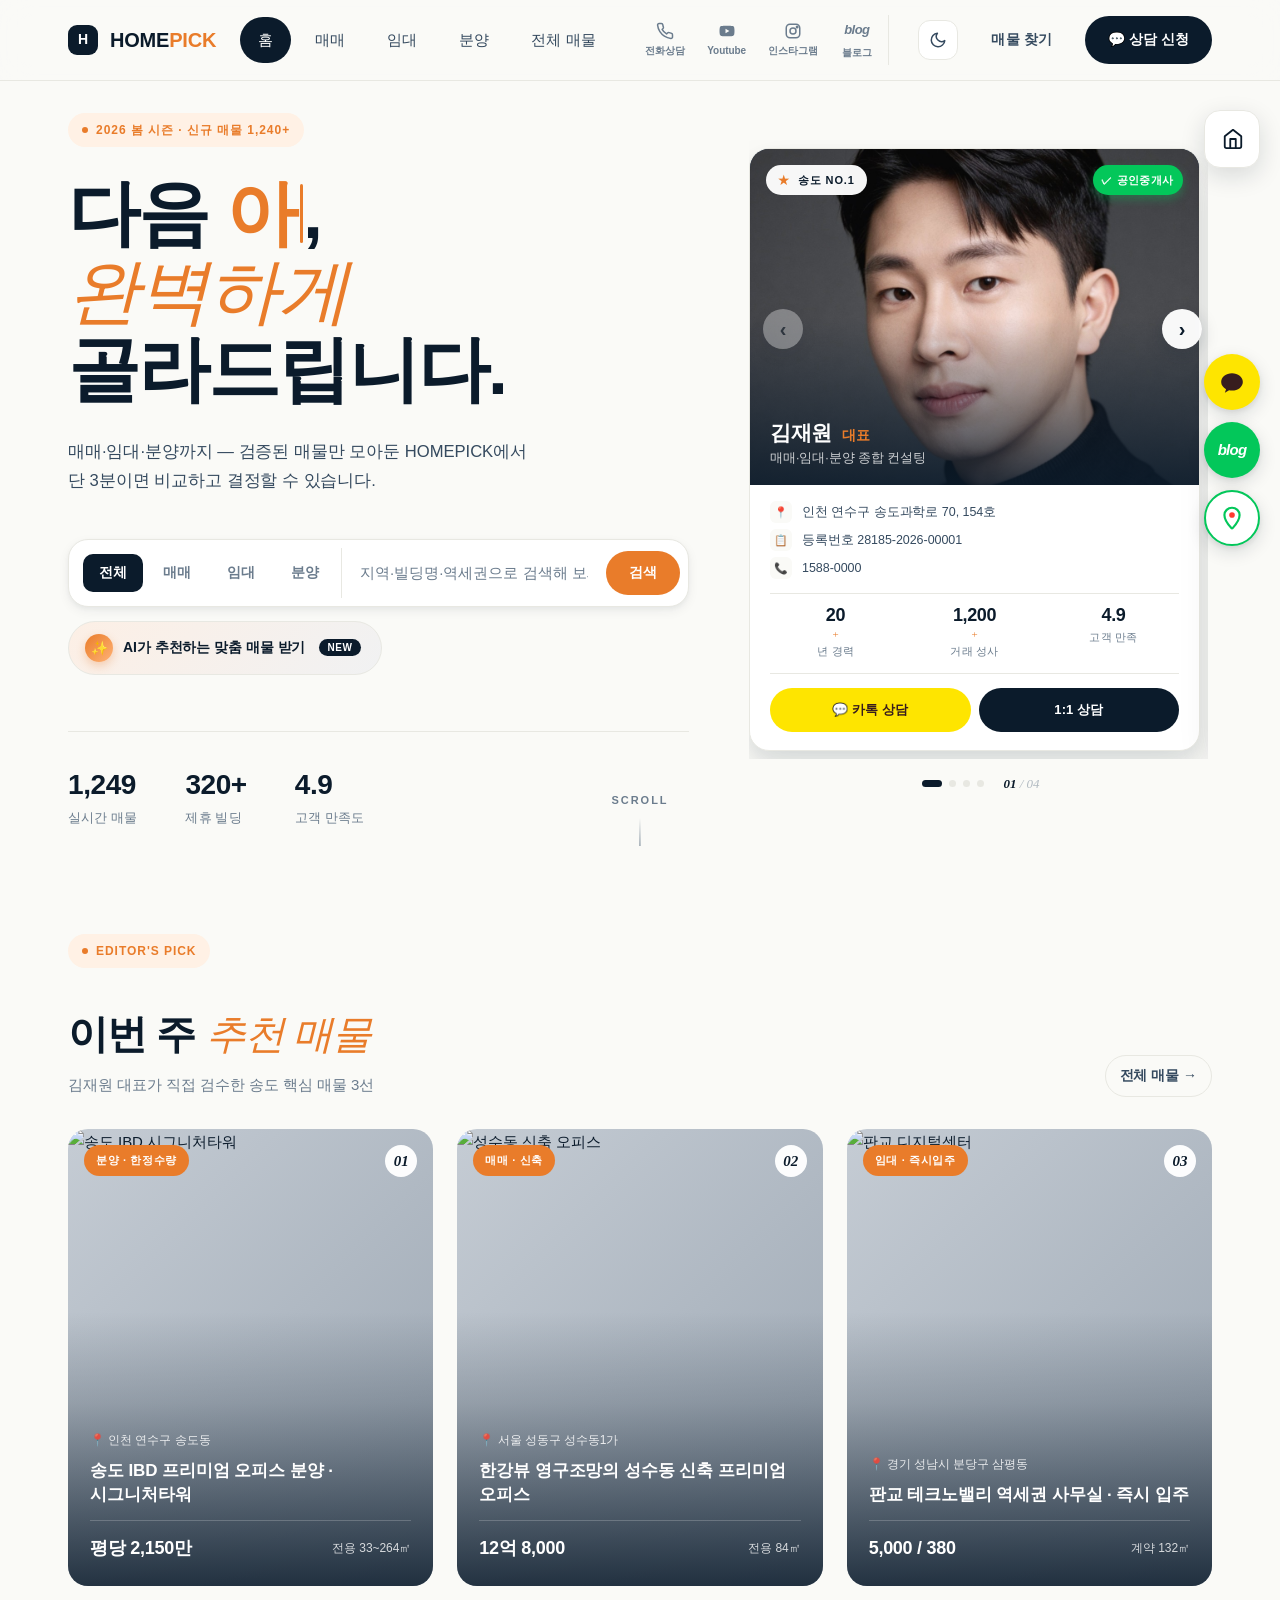
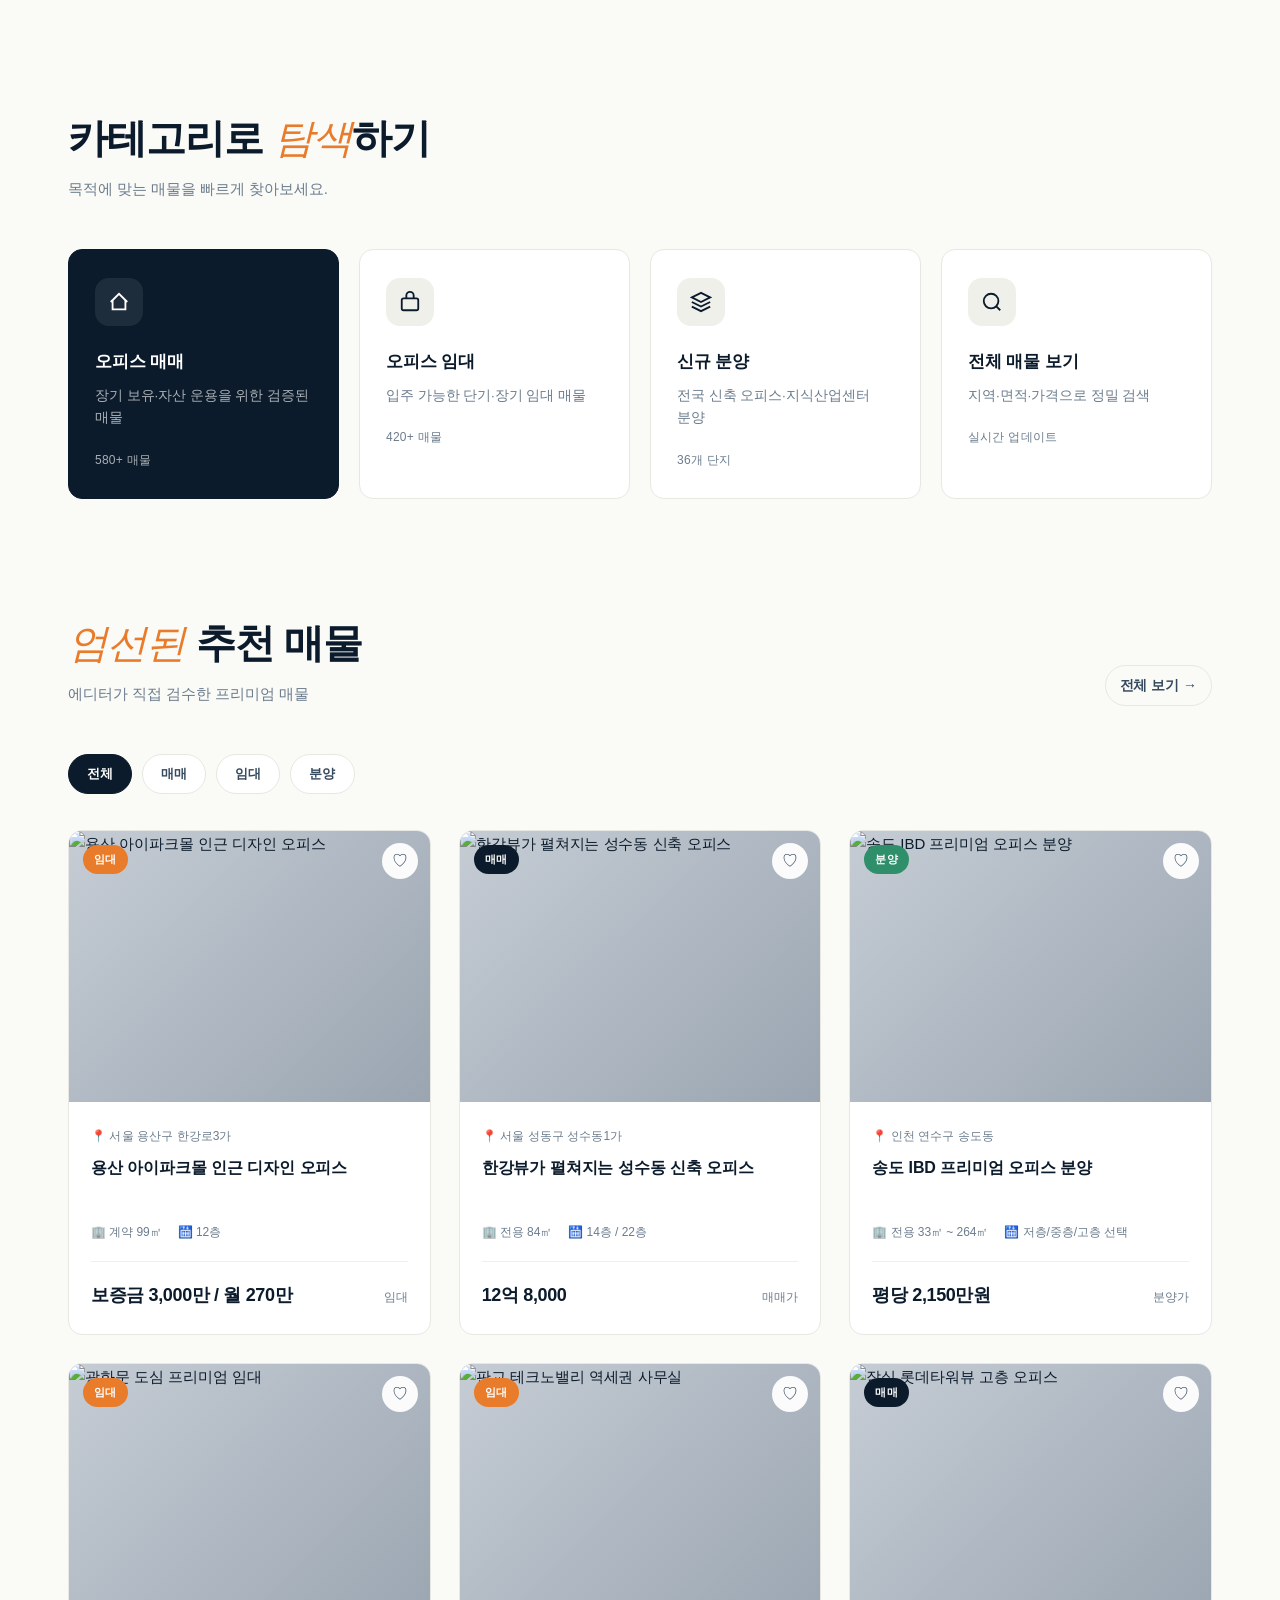
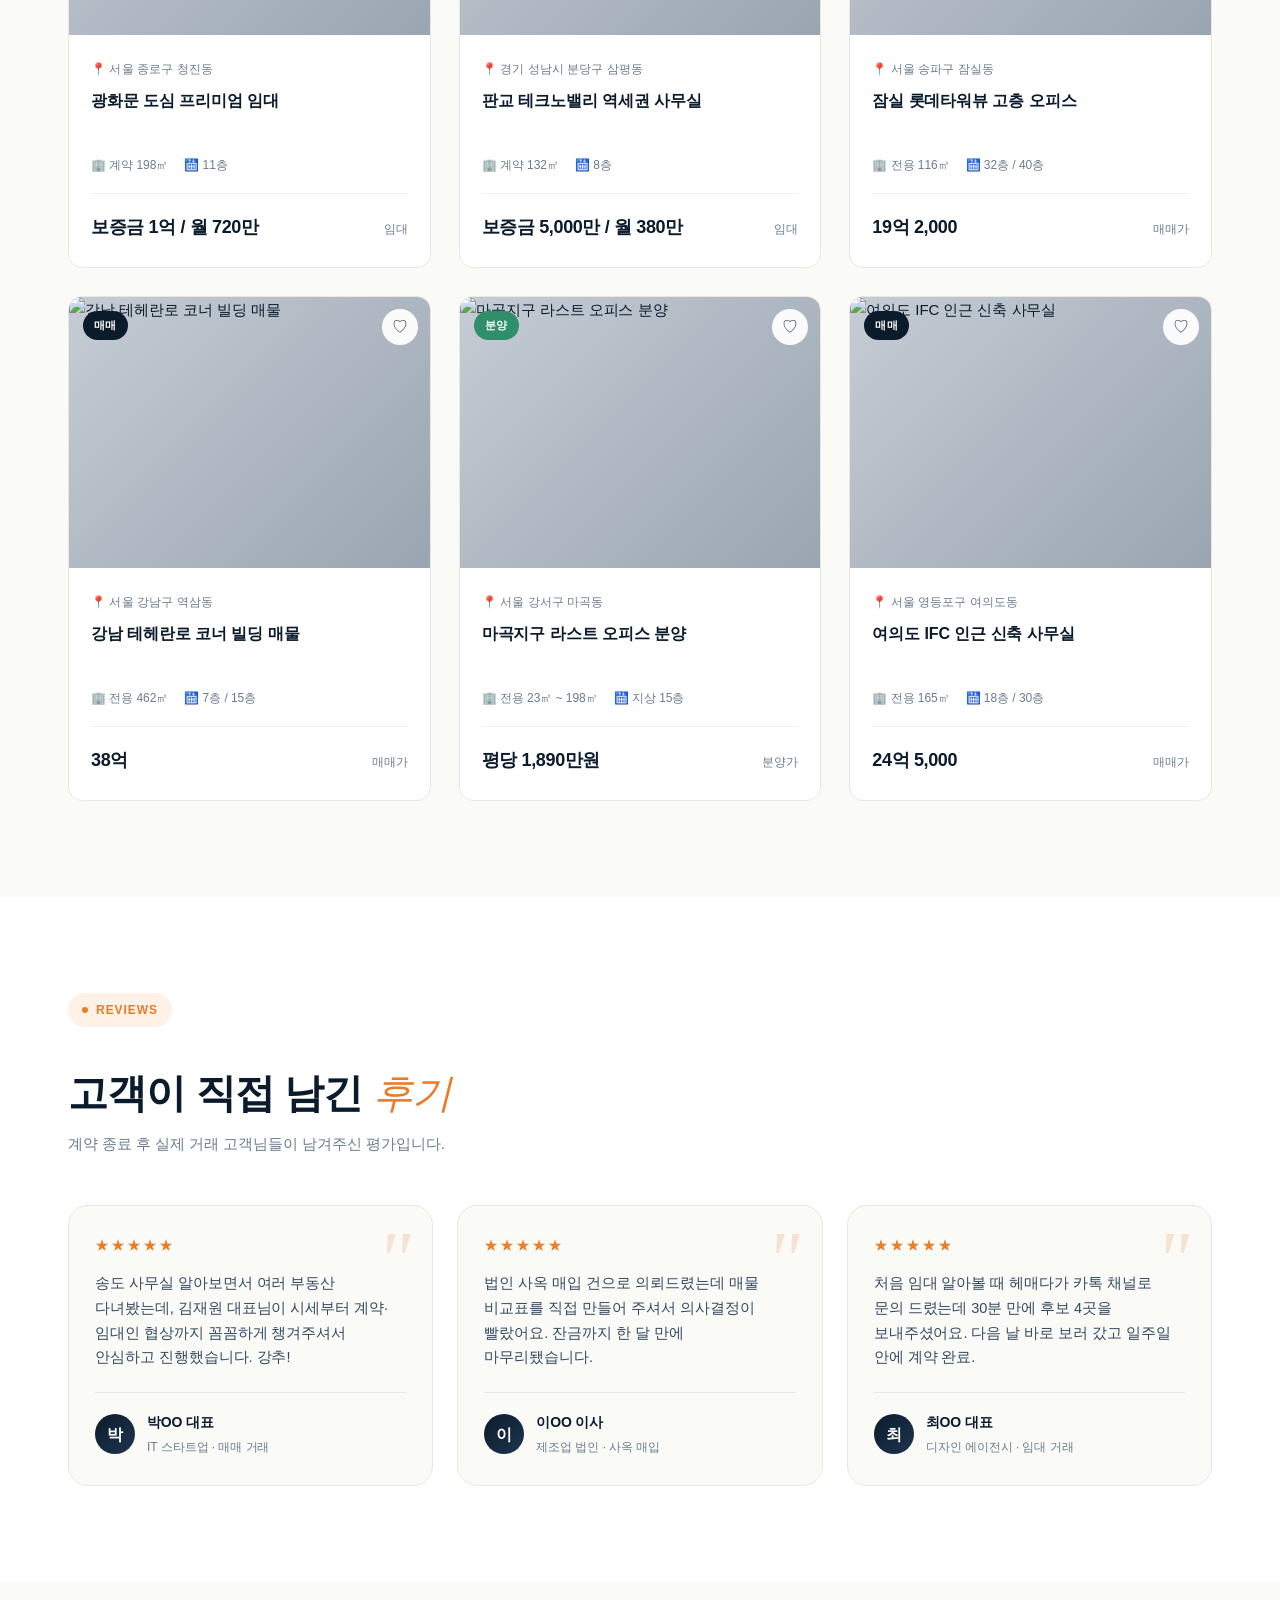
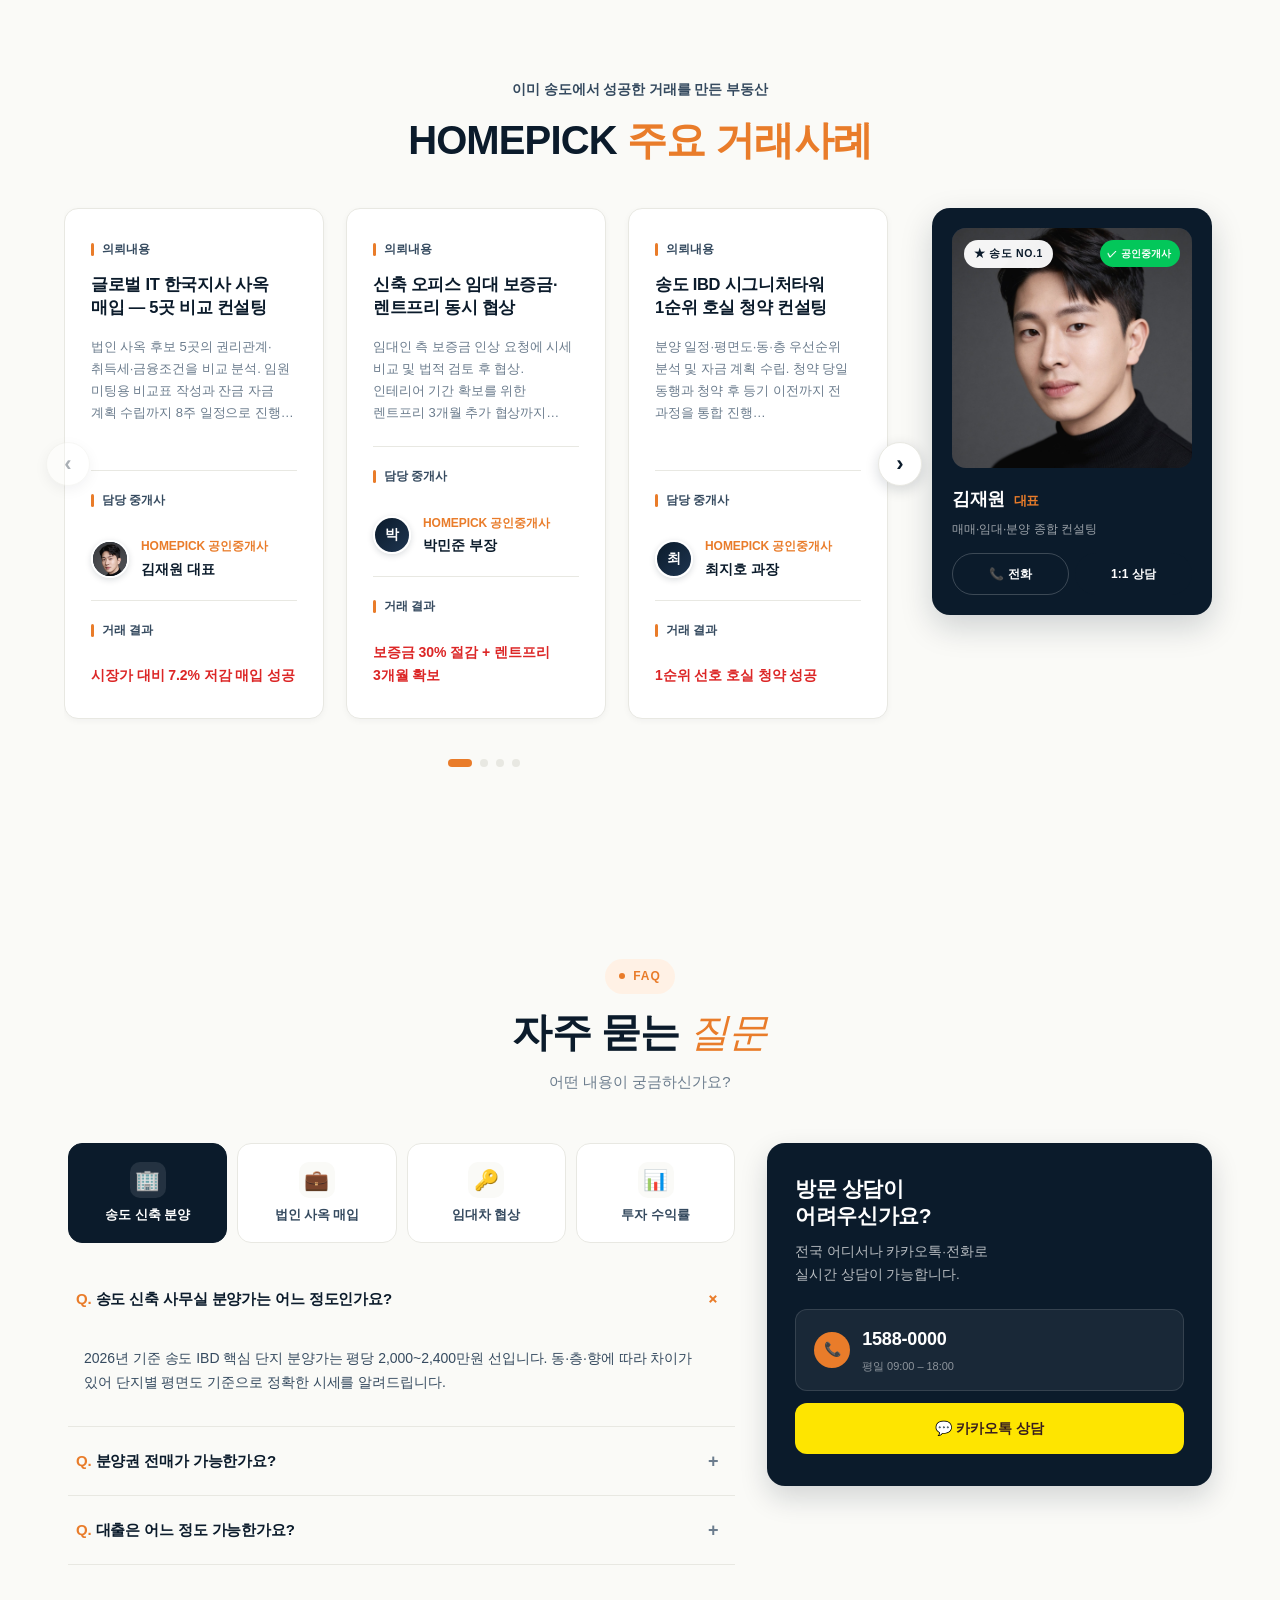
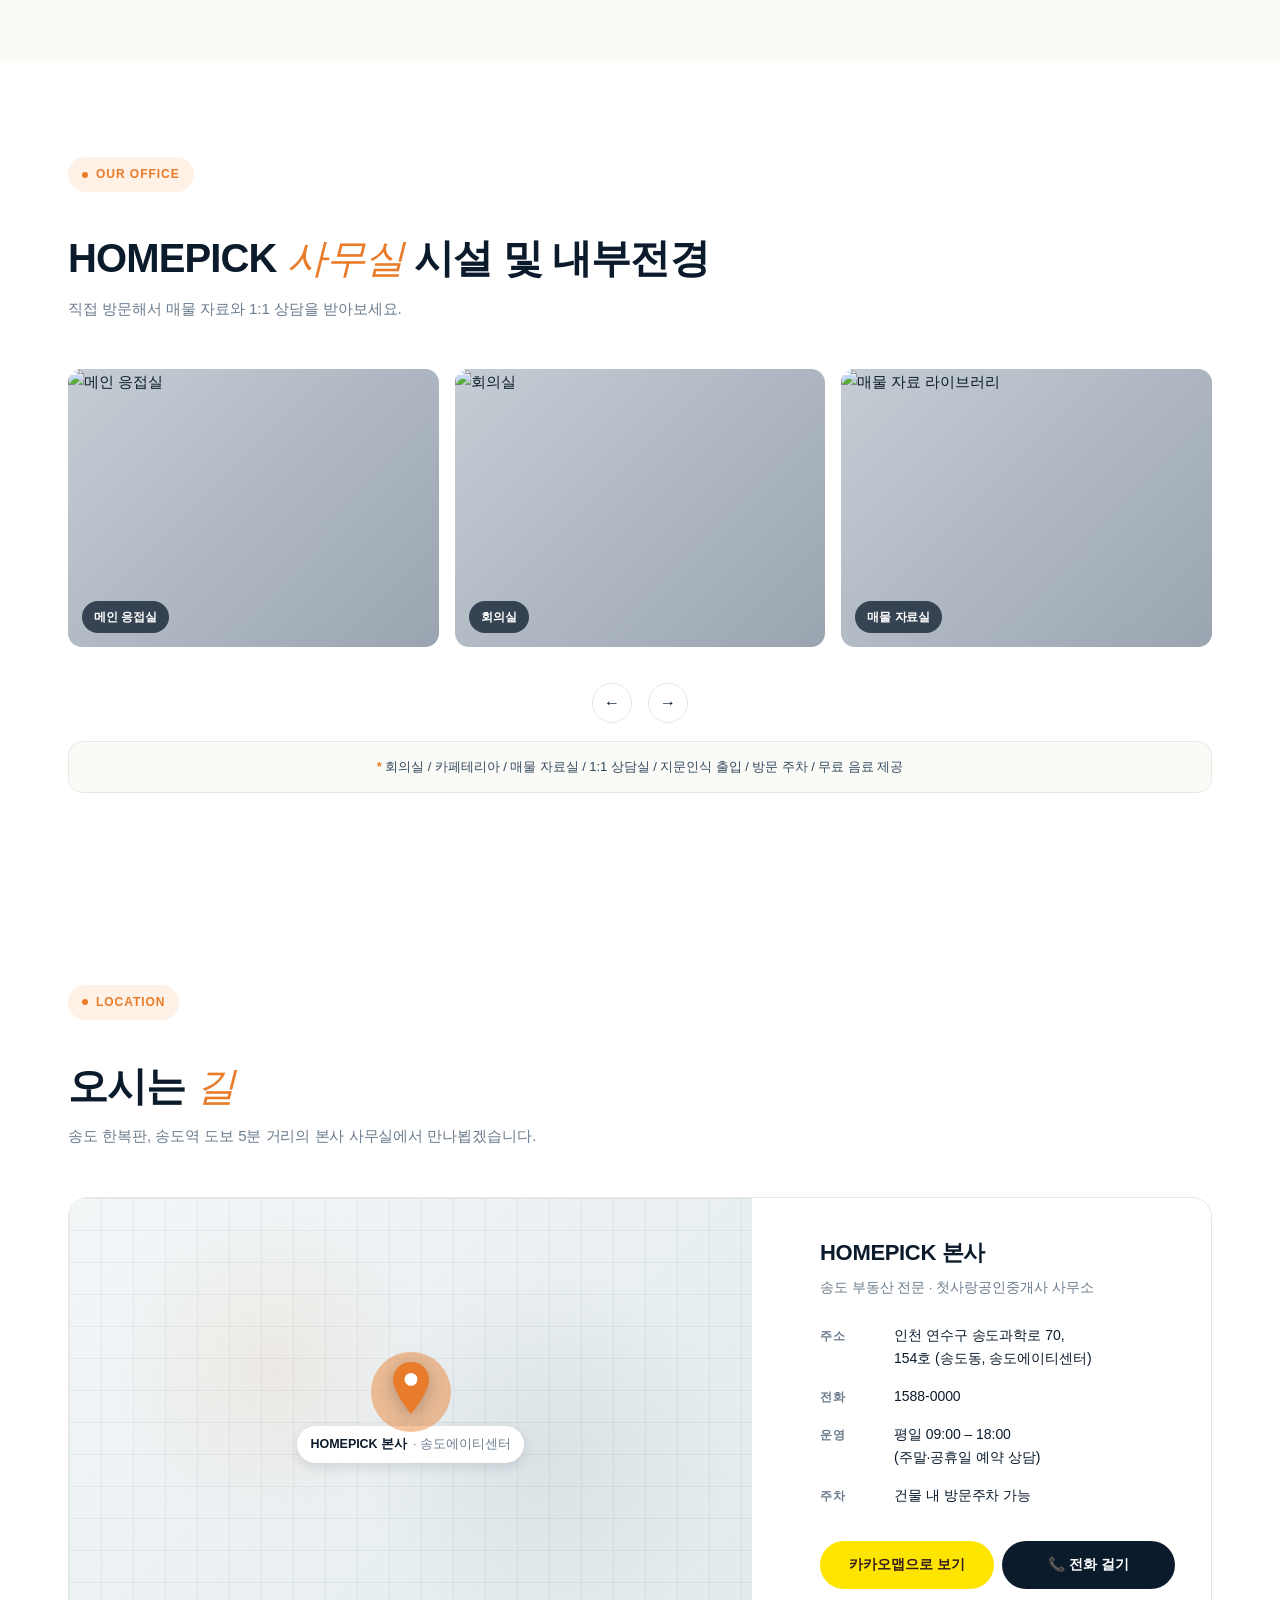
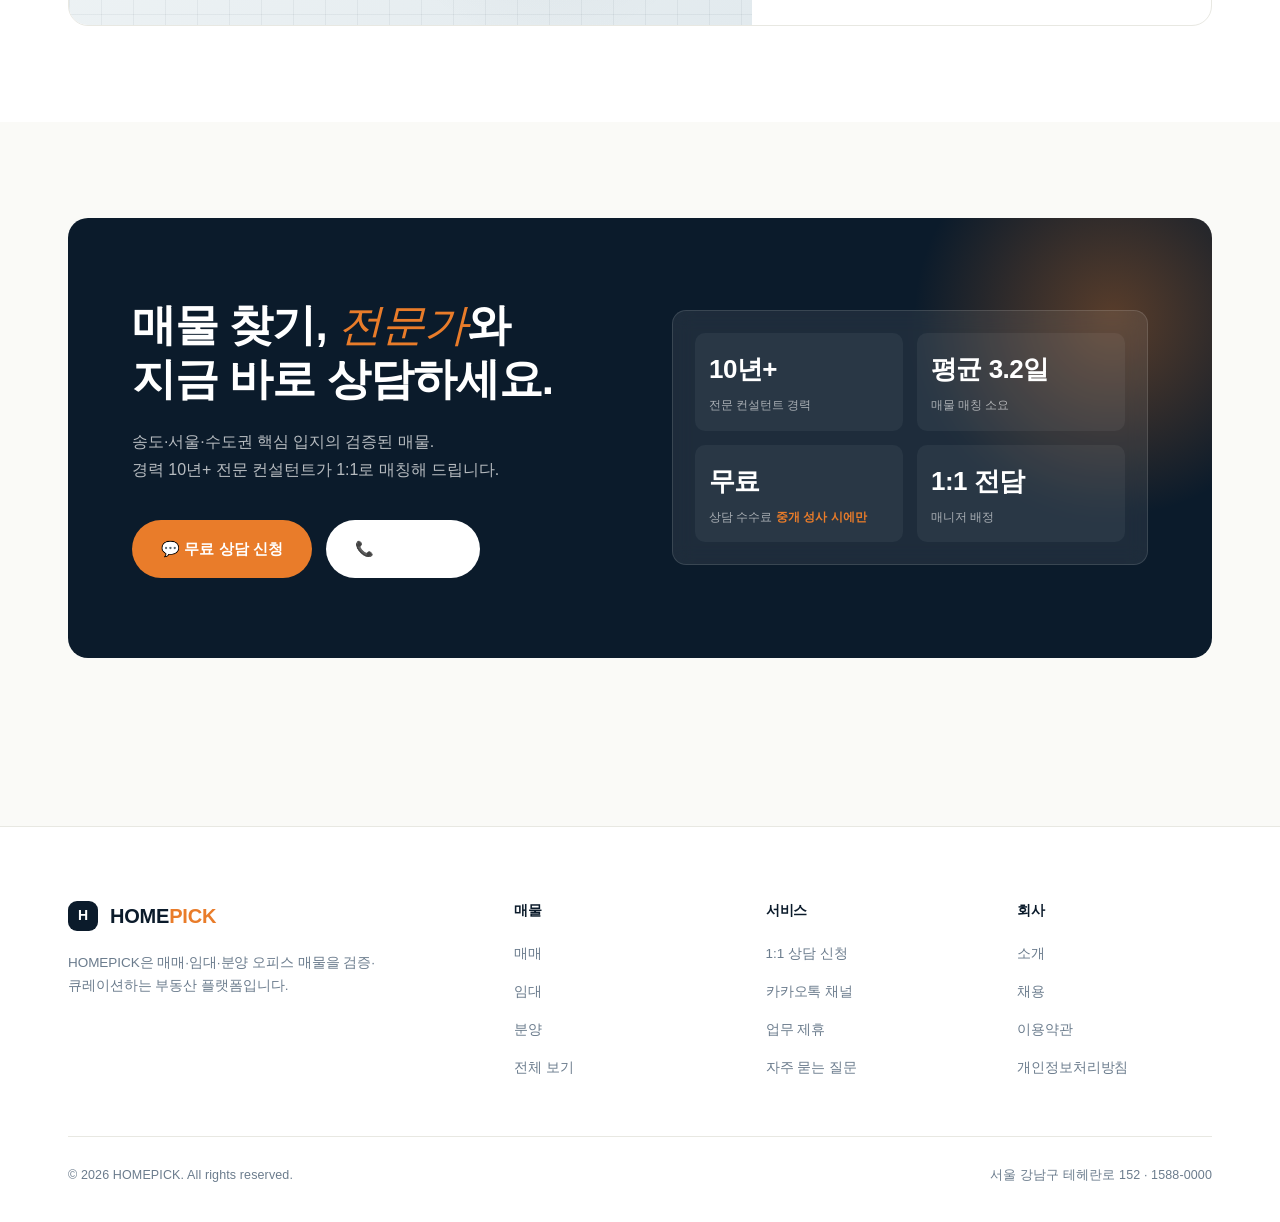
==== commit 5984b5b4: "Inspection pass: fix layout conflicts and unify centered section heads Findings from a full audit of" ====
--- a/index.html
+++ b/index.html
@@ -557,10 +557,10 @@
   <!-- FAQ — 자주 받는 문의 (카테고리 탭 + 아코디언 + 우측 방문상담 카드) -->
   <section class="faq-section">
     <div class="container">
-      <div class="section-head reveal" style="text-align:center;justify-content:center;">
+      <div class="section-head section-head--center reveal">
         <div>
-          <span class="hero-eyebrow" style="margin:0 auto;display:inline-flex;"><span class="dot"></span> FAQ</span>
-          <h2 style="margin-top:14px;">자주 묻는 <span class="serif">질문 FAQ</span></h2>
+          <span class="hero-eyebrow"><span class="dot"></span> FAQ</span>
+          <h2 style="margin-top:14px;">자주 묻는 <span class="serif">질문</span></h2>
           <p class="lead">어떤 내용이 궁금하신가요?</p>
         </div>
       </div>
--- a/assets/css/style.css
+++ b/assets/css/style.css
@@ -475,6 +475,16 @@
   font-family: var(--font-serif); font-style: italic; font-weight: 500; color: var(--accent);
 }
 .section-head .lead { color: var(--ink-3); margin-top: 12px; font-size: 15px; line-height: 1.7; }
+
+/* Center-aligned variant — used by FAQ, Case Results, etc. */
+.section-head--center {
+  flex-direction: column;
+  align-items: center;
+  text-align: center;
+  justify-content: center;
+}
+.section-head--center .hero-eyebrow { margin: 0 auto; }
+.section-head--center .lead { max-width: 560px; margin-left: auto; margin-right: auto; }
 .section-head a.more {
   display: inline-flex; align-items: center; gap: 6px;
   color: var(--ink-2); font-weight: 600; font-size: 14px;
@@ -1695,11 +1705,11 @@
 }
 .faq-visit .btn-kakao-cta:hover { background: #f4d800; }
 
-/* ===== Floating right widget (매매/매도 문의) ===== */
+/* ===== Floating right widget (매매/매도 문의) — anchored upper-right
+   so it doesn't collide with .float-channels at vertical center. */
 .side-widget {
   position: fixed;
-  right: 20px; top: 50%;
-  transform: translateY(-50%);
+  right: 20px; top: 110px;
   width: 56px;
   background: var(--surface);
   border: 1px solid var(--line);
@@ -1708,8 +1718,13 @@
   z-index: 70;
   overflow: hidden;
   transition: width .3s cubic-bezier(.2,.7,.2,1);
-}
-.side-widget.is-open { width: 280px; }
+  max-height: calc(100vh - 200px);
+}
+.side-widget.is-open {
+  width: 290px;
+  overflow-y: auto;
+}
+.side-widget.is-open .sw-body { overflow-y: visible; }
 .side-widget .sw-toggle {
   width: 56px; height: 56px;
   display: grid; place-items: center;
@@ -1719,12 +1734,16 @@
 }
 .side-widget .sw-toggle svg { width: 22px; height: 22px; }
 .side-widget .sw-body {
+  display: none;
   padding: 16px 18px 18px;
-  opacity: 0; visibility: hidden;
-  transition: opacity .2s ease;
-}
-.side-widget.is-open .sw-body { opacity: 1; visibility: visible; transition-delay: .15s; }
-.side-widget.is-open .sw-toggle { position: absolute; top: 4px; right: 4px; width: 36px; height: 36px; }
+}
+.side-widget.is-open .sw-body { display: block; }
+.side-widget.is-open .sw-toggle {
+  position: absolute; top: 4px; right: 4px;
+  width: 36px; height: 36px;
+  z-index: 2;
+}
+.side-widget.is-open .sw-toggle svg { width: 16px; height: 16px; }
 .sw-head {
   font-size: 14px; font-weight: 800; letter-spacing: -0.01em;
   color: var(--ink); margin-bottom: 6px;
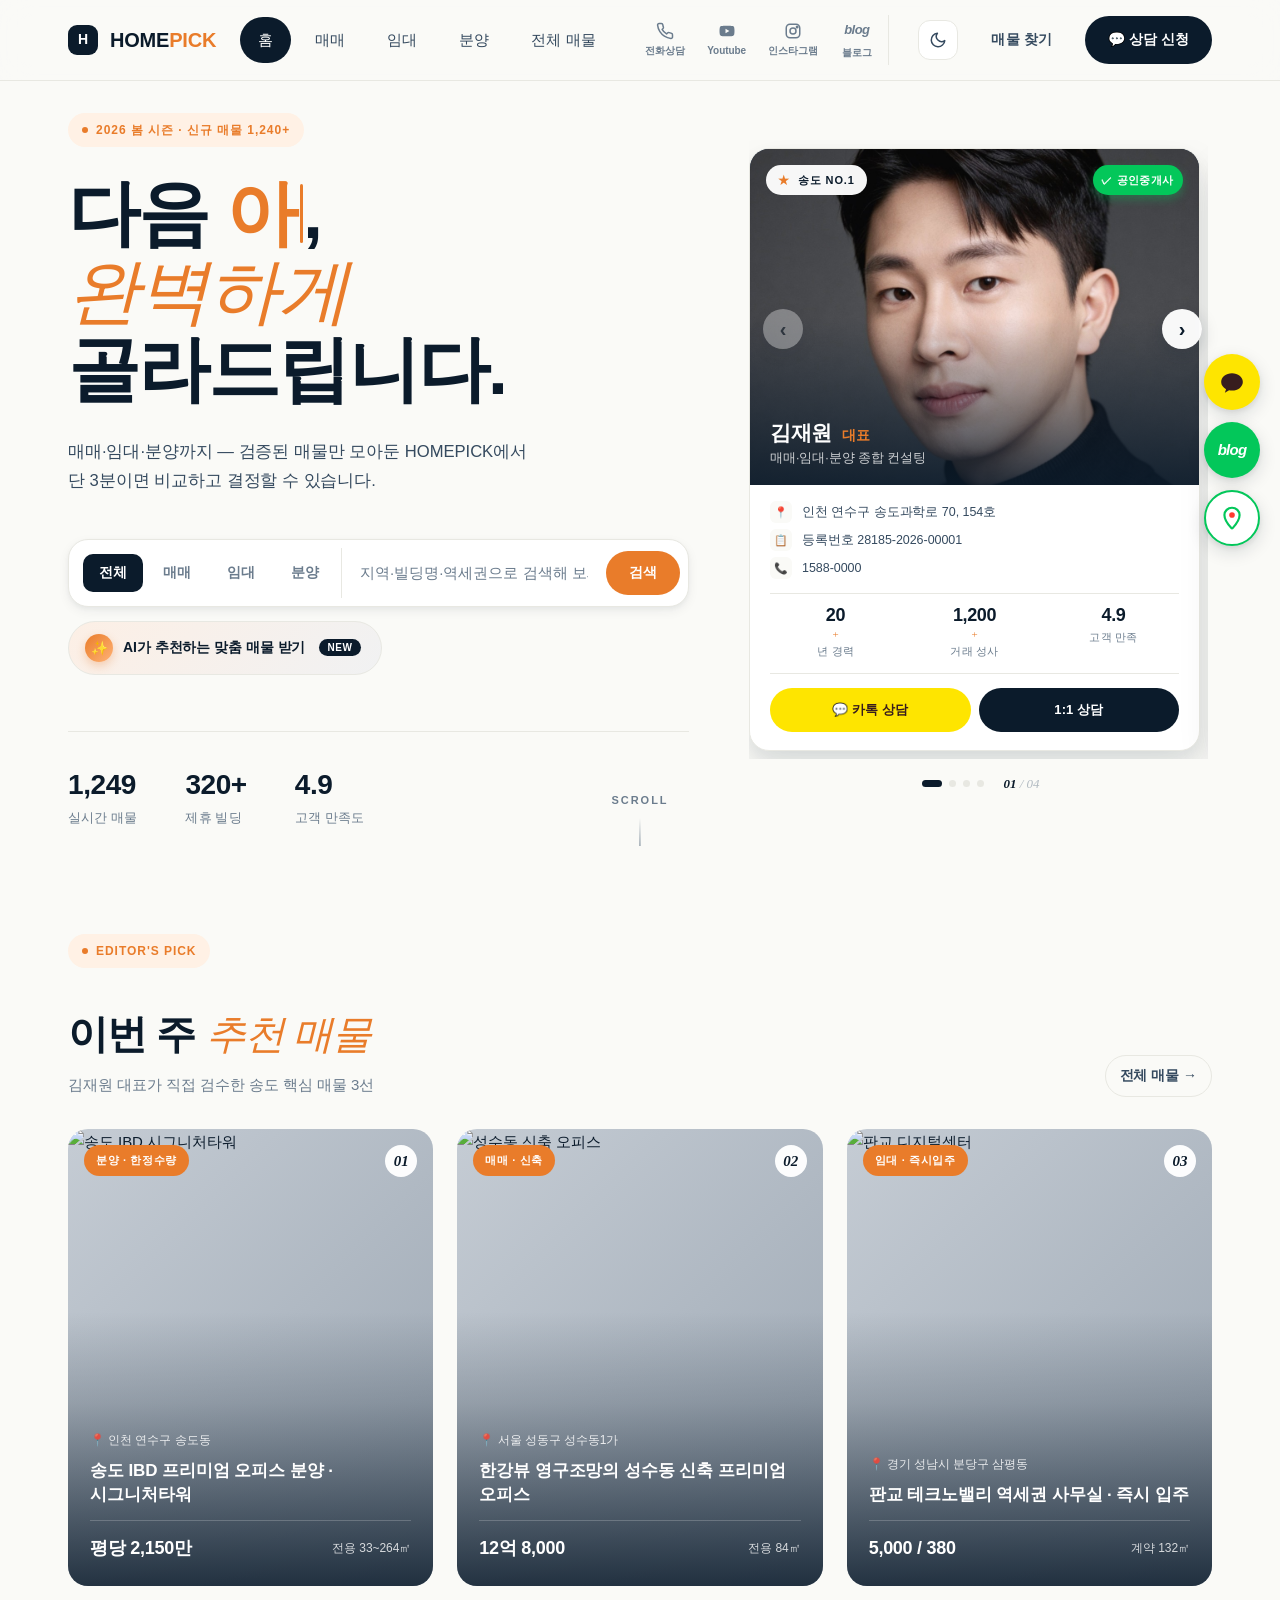
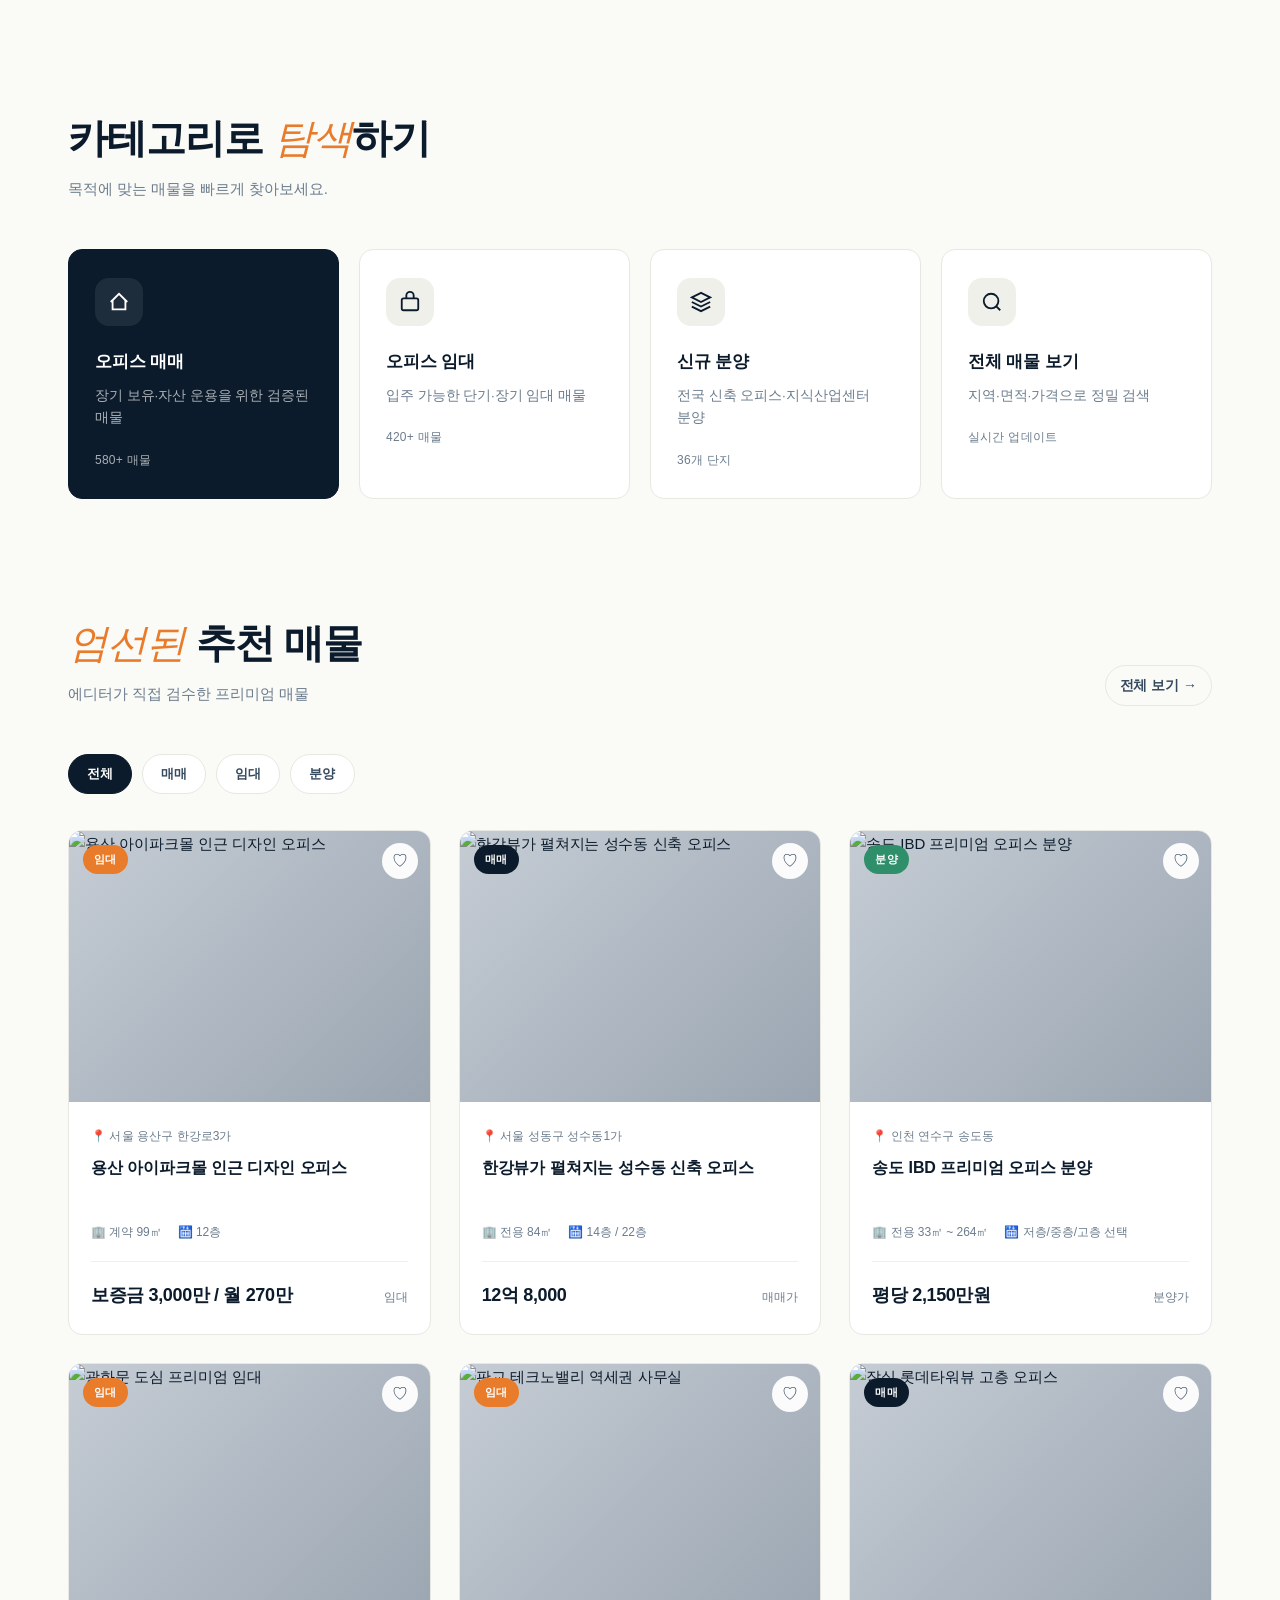
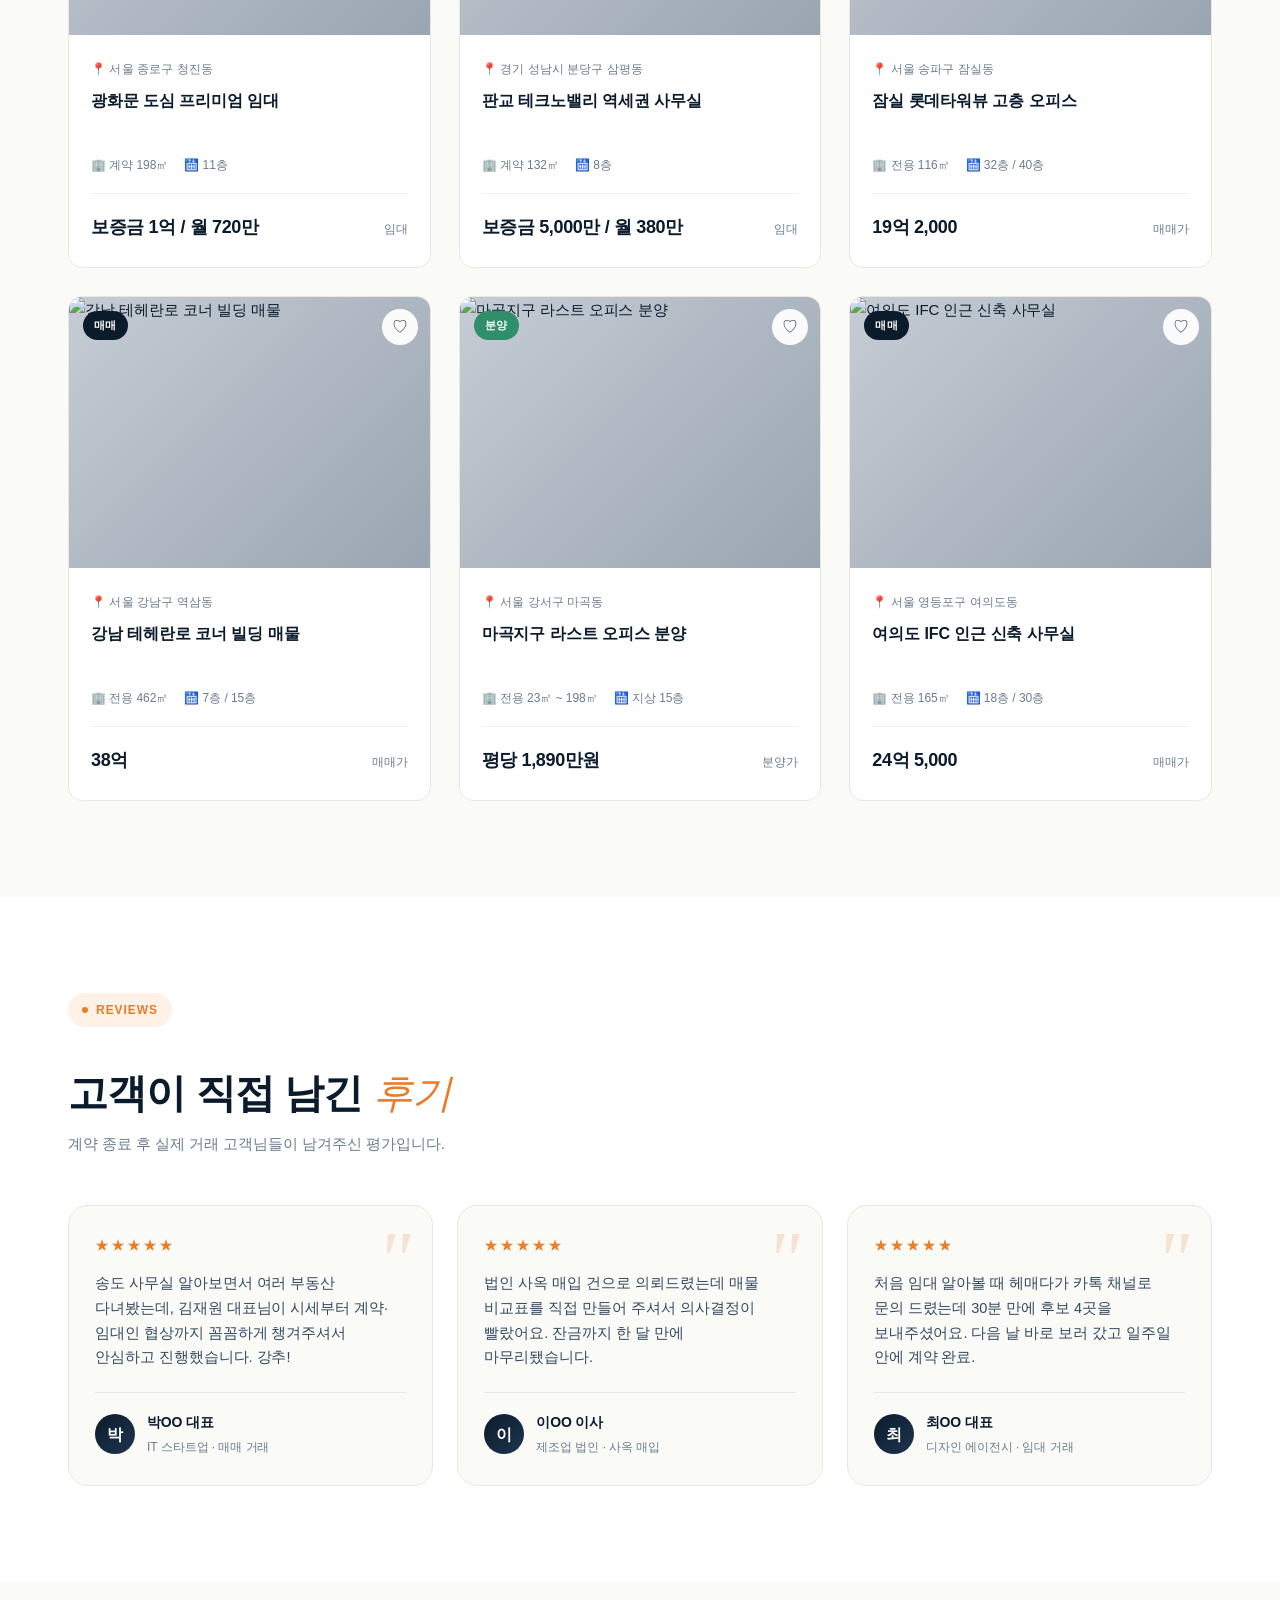
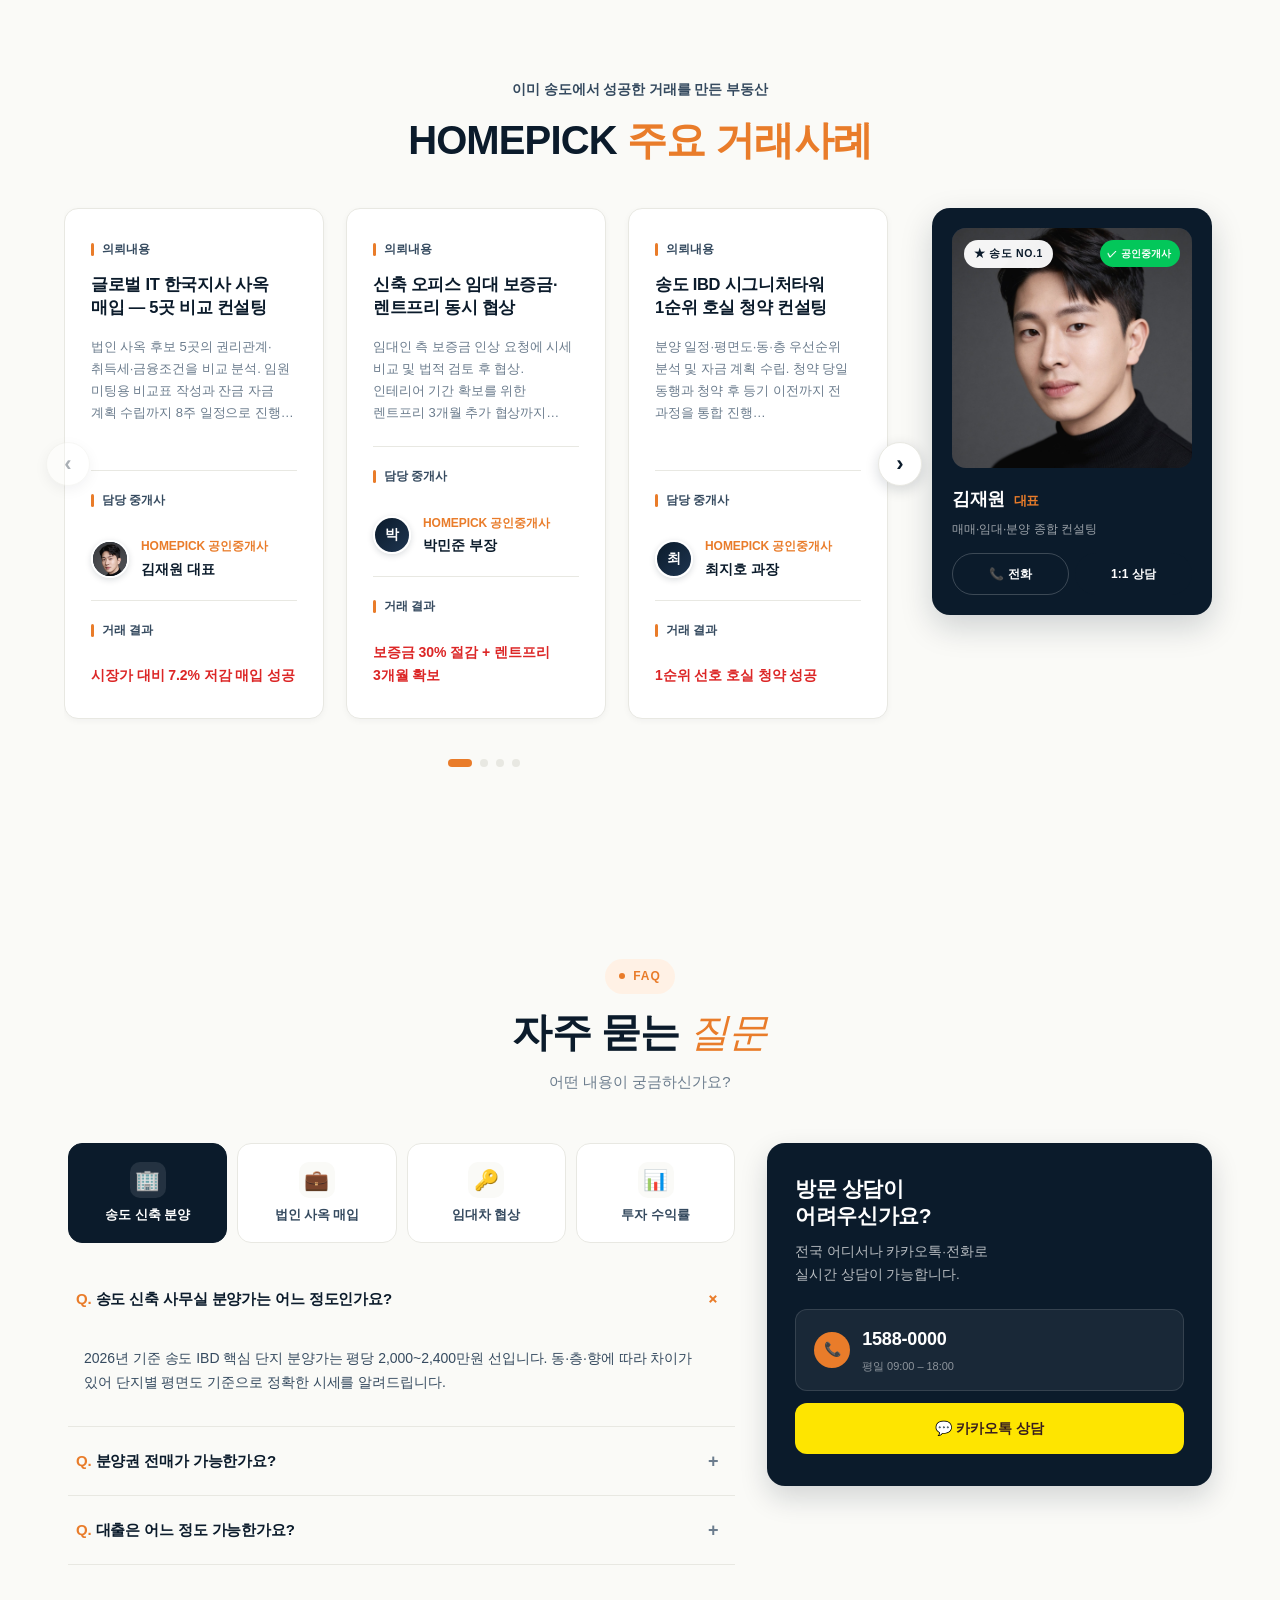
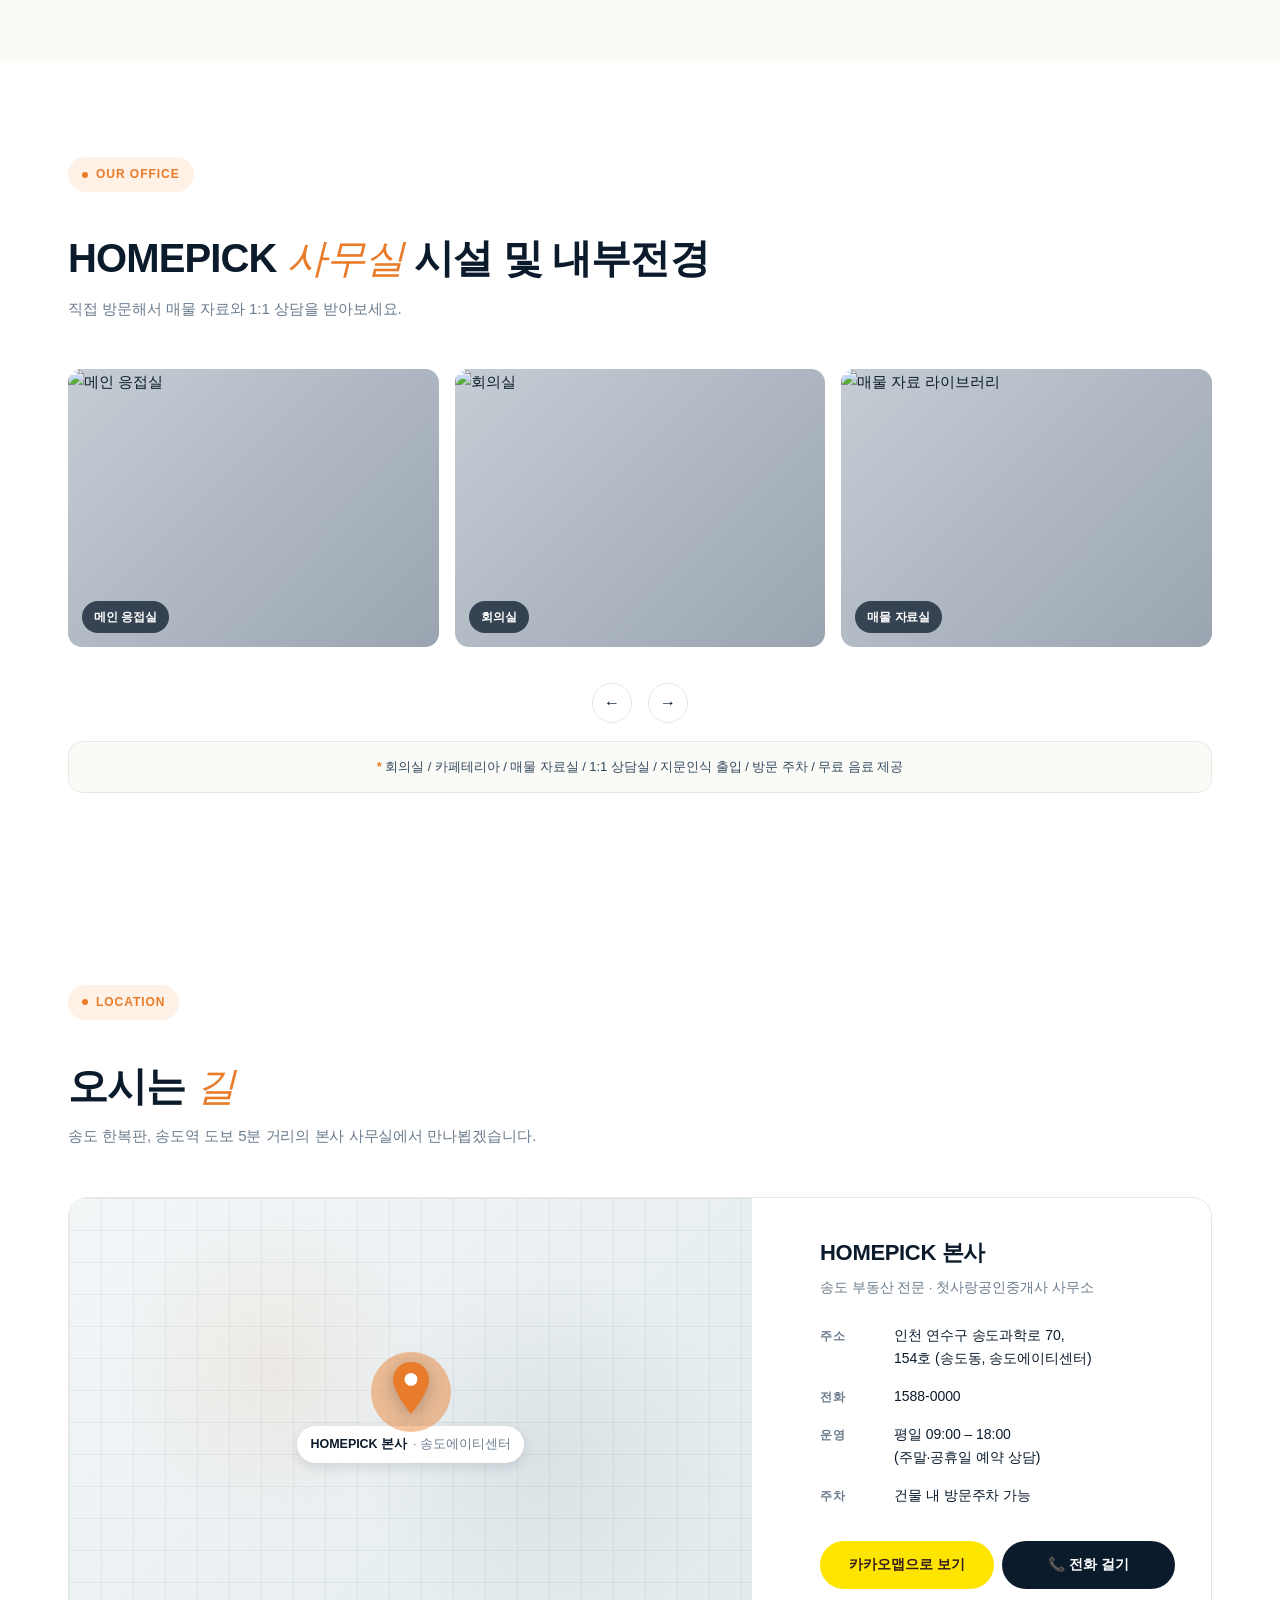
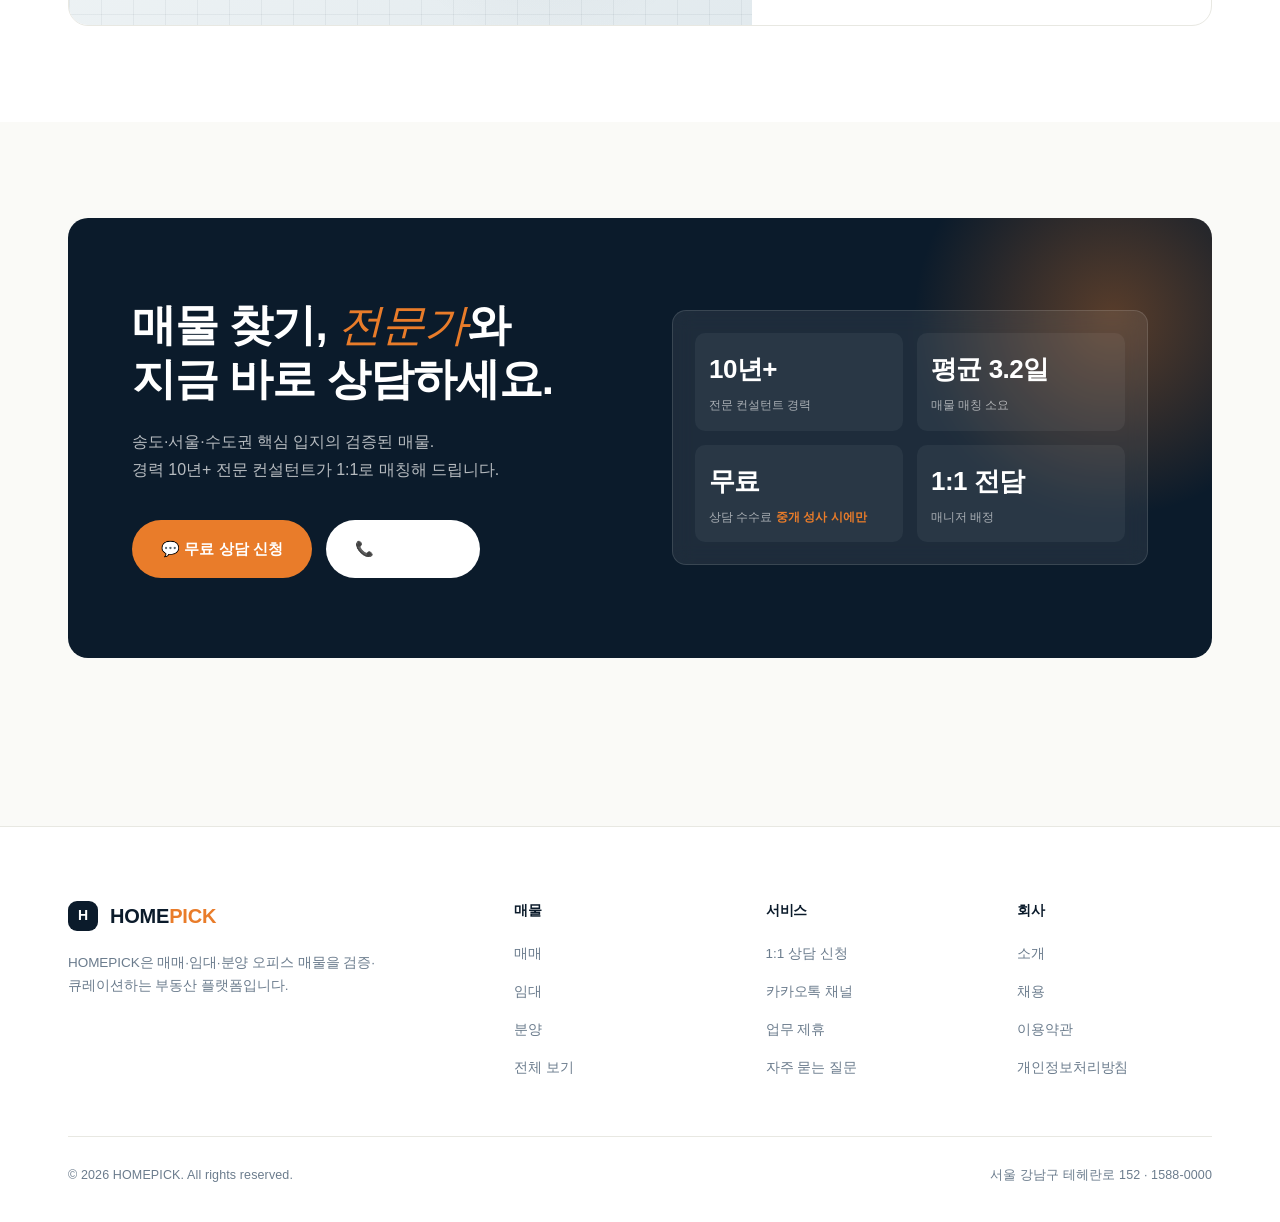
==== commit 00b86727: "Right-side panel: always-open "wing" with CTA + filter + region list Replaces the collapsible icon w" ====
--- a/index.html
+++ b/index.html
@@ -829,43 +829,91 @@
   </div>
 </div>
 
-<!-- Floating right widget (매매/매도 문의) -->
-<aside class="side-widget" id="side-widget" aria-label="매수/매도 문의 위젯">
-  <button class="sw-toggle" type="button" aria-label="문의 위젯 열기">
-    <svg viewBox="0 0 24 24" fill="none" stroke="currentColor" stroke-width="2" stroke-linecap="round" stroke-linejoin="round"><path d="M3 9l9-7 9 7v11a2 2 0 0 1-2 2H5a2 2 0 0 1-2-2z"/><path d="M9 22V12h6v10"/></svg>
-  </button>
-  <div class="sw-body">
-    <div class="sw-head">매수 / 매도 문의</div>
-    <div class="sw-lead">궁금하신 점이 있으시면<br/>언제든 연락주세요.</div>
-    <div class="sw-tel">📞 1588-0000</div>
-    <div class="sw-actions">
-      <a href="listings.html" class="btn btn-accent">매물 목록</a>
-      <a href="#map" class="btn btn-primary">지도 매물</a>
-    </div>
-    <div class="sw-section-title">📍 매물 필터</div>
-    <div class="sw-row">
-      <select aria-label="지역 시/도"><option>::: 시/도 :::</option><option>인천</option><option>서울</option><option>경기</option></select>
-    </div>
-    <div class="sw-row">
-      <select aria-label="지역 구/군"><option>::: 구/군 :::</option><option>연수구</option><option>강남구</option></select>
-    </div>
-    <div class="sw-row">
-      <select aria-label="지역 동"><option>::: 동 :::</option><option>송도동</option><option>역삼동</option></select>
-    </div>
-    <div class="sw-section-title">🏷️ 거래 유형</div>
-    <div class="sw-chips">
-      <button type="button" class="sw-chip">매매</button>
-      <button type="button" class="sw-chip">전세</button>
-      <button type="button" class="sw-chip">월세</button>
-      <button type="button" class="sw-chip">분양</button>
-      <button type="button" class="sw-chip">교환</button>
-    </div>
-    <div class="sw-section-title">🏢 매물 종류</div>
-    <div class="sw-row">
-      <select aria-label="매물 종류"><option>::: 매물종류 :::</option><option>오피스</option><option>지식산업센터</option><option>상가</option><option>사옥</option></select>
-    </div>
+<!-- Right-side panel — 매수/매도 문의 + 매물 필터 (날개형) -->
+<aside class="side-widget" id="side-widget" aria-label="매수/매도 문의 패널">
+
+  <!-- TOP: 문의 CTA -->
+  <section class="sw-card sw-cta">
+    <h3>매수 / 매도 문의</h3>
+    <p class="sw-cta-sub">궁금하신 점이 있으시면 언제든 연락주세요.</p>
+    <a href="tel:1588-0000" class="sw-tel"><span class="ic">📞</span> 1588-0000</a>
+    <div class="sw-cta-actions">
+      <a href="listings.html" class="btn-list">매물목록보기</a>
+      <a href="#map" class="btn-map">지도매물보기</a>
+    </div>
+  </section>
+
+  <!-- 매물 필터 -->
+  <section class="sw-card sw-filter">
+    <h4>매물 필터</h4>
+
+    <div class="sw-group">
+      <label><span class="ic">📍</span> 지역 선택</label>
+      <div class="sw-row"><select><option>::: 시/도 :::</option><option>인천</option><option>서울</option><option>경기</option></select></div>
+      <div class="sw-row"><select><option>::: 구/군 :::</option><option>연수구</option><option>강남구</option><option>분당구</option></select></div>
+      <div class="sw-row"><select><option>::: 동 :::</option><option>송도동</option><option>역삼동</option></select></div>
+    </div>
+
+    <div class="sw-group">
+      <label><span class="ic">🏷️</span> 거래 유형</label>
+      <div class="sw-chips">
+        <button type="button" class="sw-chip">매매</button>
+        <button type="button" class="sw-chip">전세</button>
+        <button type="button" class="sw-chip">월세</button>
+        <button type="button" class="sw-chip">분양</button>
+        <button type="button" class="sw-chip">교환</button>
+        <button type="button" class="sw-chip">경매</button>
+      </div>
+    </div>
+
+    <div class="sw-group">
+      <label><span class="ic">🏢</span> 매물 종류</label>
+      <div class="sw-row"><select><option>::: 매물종류 :::</option><option>오피스</option><option>지식산업센터</option><option>상가</option><option>사옥</option></select></div>
+    </div>
+
+    <div class="sw-group">
+      <label><span class="ic">💰</span> 가격 범위</label>
+      <div class="sw-row"><select><option>가격 전체</option><option>1억 미만</option><option>1억–5억</option><option>5억–10억</option><option>10억 이상</option></select></div>
+    </div>
+
+    <div class="sw-group">
+      <label><span class="ic">📐</span> 면적 범위</label>
+      <div class="sw-row"><select><option>면적 전체</option><option>30㎡ 미만</option><option>30–100㎡</option><option>100–200㎡</option><option>200㎡ 이상</option></select></div>
+    </div>
+
+    <div class="sw-group">
+      <label><span class="ic">🛏️</span> 방 수</label>
+      <div class="sw-chips size-sm">
+        <button type="button" class="sw-chip">1</button>
+        <button type="button" class="sw-chip">2</button>
+        <button type="button" class="sw-chip">3+</button>
+      </div>
+    </div>
+
+    <div class="sw-group">
+      <label><span class="ic">⚙️</span> 추가 옵션</label>
+      <div class="sw-toggle-row">
+        <span>단기 임대</span>
+        <input type="checkbox" class="switch" aria-label="단기 임대"/>
+      </div>
+      <div class="sw-toggle-row">
+        <span>풀옵션</span>
+        <input type="checkbox" class="switch" aria-label="풀옵션"/>
+      </div>
+    </div>
+
     <button class="sw-apply" type="button" onclick="window.location.href='listings.html'">필터 적용하기</button>
-  </div>
+  </section>
+
+  <!-- 지역별 매물 -->
+  <section class="sw-card">
+    <h4>지역별 매물</h4>
+    <a href="listings.html" class="sw-region-item">송도동 <span class="count">124</span></a>
+    <a href="listings.html" class="sw-region-item">연수동 <span class="count">48</span></a>
+    <a href="listings.html" class="sw-region-item">청라동 <span class="count">86</span></a>
+    <a href="listings.html" class="sw-region-item">동춘동 <span class="count">32</span></a>
+  </section>
+
 </aside>
 
 <!-- Consultation overlay -->
--- a/assets/css/style.css
+++ b/assets/css/style.css
@@ -1705,87 +1705,171 @@
 }
 .faq-visit .btn-kakao-cta:hover { background: #f4d800; }
 
-/* ===== Floating right widget (매매/매도 문의) — anchored upper-right
-   so it doesn't collide with .float-channels at vertical center. */
+/* ===== Right-side panel — 매수/매도 문의 + 매물 필터 (날개형) ===== */
 .side-widget {
   position: fixed;
-  right: 20px; top: 110px;
-  width: 56px;
+  right: 16px; top: 96px;
+  width: 290px;
+  z-index: 60;
+  display: flex; flex-direction: column;
+  gap: 10px;
+  max-height: calc(100vh - 116px);
+  overflow-y: auto;
+  scrollbar-width: thin;
+  scrollbar-color: var(--line) transparent;
+}
+.side-widget::-webkit-scrollbar { width: 4px; }
+.side-widget::-webkit-scrollbar-thumb { background: var(--line); border-radius: 4px; }
+
+.sw-card {
   background: var(--surface);
   border: 1px solid var(--line);
-  border-radius: 16px;
-  box-shadow: 0 8px 24px rgba(11, 27, 43, 0.14);
-  z-index: 70;
-  overflow: hidden;
-  transition: width .3s cubic-bezier(.2,.7,.2,1);
-  max-height: calc(100vh - 200px);
-}
-.side-widget.is-open {
-  width: 290px;
-  overflow-y: auto;
-}
-.side-widget.is-open .sw-body { overflow-y: visible; }
-.side-widget .sw-toggle {
-  width: 56px; height: 56px;
-  display: grid; place-items: center;
+  border-radius: 14px;
+  padding: 18px 18px 16px;
+  box-shadow: 0 6px 18px rgba(11, 27, 43, 0.08);
+}
+
+/* CTA card */
+.sw-cta h3 {
+  font-size: 15px; font-weight: 800;
+  letter-spacing: -0.01em;
+  margin-bottom: 4px;
+}
+.sw-cta .sw-cta-sub {
+  font-size: 12px; color: var(--ink-3);
+  margin-bottom: 12px; line-height: 1.5;
+}
+.sw-cta .sw-tel {
+  display: inline-flex; align-items: center; gap: 6px;
+  font-size: 19px; font-weight: 800;
+  color: var(--ink); letter-spacing: -0.015em;
+  margin-bottom: 14px;
+}
+.sw-cta .sw-tel .ic { color: var(--accent); }
+.sw-cta-actions {
+  display: grid; grid-template-columns: 1fr 1fr; gap: 6px;
+}
+.sw-cta-actions a {
+  text-align: center;
+  padding: 10px;
+  border-radius: 8px;
+  font-size: 12.5px; font-weight: 700;
+  letter-spacing: -0.005em;
+  transition: opacity .15s ease;
+}
+.sw-cta-actions a:hover { opacity: 0.88; }
+.sw-cta-actions .btn-list { background: var(--accent); color: #fff; }
+.sw-cta-actions .btn-map { background: var(--fill-strong); color: var(--on-strong); }
+
+/* Filter card */
+.sw-card h4 {
+  font-size: 14px; font-weight: 800;
+  letter-spacing: -0.01em;
+  margin-bottom: 14px;
+}
+.sw-group {
+  margin-bottom: 14px;
+  padding-bottom: 14px;
+  border-bottom: 1px solid var(--line-2);
+}
+.sw-group:last-of-type { border-bottom: 0; margin-bottom: 8px; padding-bottom: 0; }
+.sw-group label {
+  display: flex; align-items: center; gap: 6px;
+  font-size: 12px; font-weight: 700;
+  color: var(--ink-2); letter-spacing: -0.005em;
+  margin-bottom: 8px;
+}
+.sw-group label .ic { color: var(--ink-3); font-size: 12px; }
+.sw-group .sw-row { margin-bottom: 6px; }
+.sw-group .sw-row:last-child { margin-bottom: 0; }
+.sw-group select {
+  width: 100%; padding: 9px 12px;
+  border: 1px solid var(--line);
+  border-radius: 8px;
+  background: var(--bg);
+  font-size: 12.5px;
+  color: var(--ink);
+  appearance: none;
+  background-image: linear-gradient(45deg, transparent 50%, var(--ink-3) 50%),
+                    linear-gradient(135deg, var(--ink-3) 50%, transparent 50%);
+  background-position: calc(100% - 14px) 50%, calc(100% - 9px) 50%;
+  background-size: 5px 5px;
+  background-repeat: no-repeat;
+}
+
+.sw-chips { display: flex; flex-wrap: wrap; gap: 5px; }
+.sw-chip {
+  padding: 7px 12px;
+  border-radius: 999px;
+  border: 1px solid var(--line);
+  background: var(--surface);
+  font-size: 11.5px; font-weight: 600;
+  color: var(--ink-2);
   cursor: pointer;
-  color: var(--ink);
-  border: 0; background: transparent;
-}
-.side-widget .sw-toggle svg { width: 22px; height: 22px; }
-.side-widget .sw-body {
-  display: none;
-  padding: 16px 18px 18px;
-}
-.side-widget.is-open .sw-body { display: block; }
-.side-widget.is-open .sw-toggle {
-  position: absolute; top: 4px; right: 4px;
-  width: 36px; height: 36px;
-  z-index: 2;
-}
-.side-widget.is-open .sw-toggle svg { width: 16px; height: 16px; }
-.sw-head {
-  font-size: 14px; font-weight: 800; letter-spacing: -0.01em;
-  color: var(--ink); margin-bottom: 6px;
-}
-.sw-lead {
-  font-size: 12px; color: var(--ink-3);
-  margin-bottom: 14px; line-height: 1.5;
-}
-.sw-tel {
-  display: flex; align-items: center; gap: 8px;
-  font-size: 17px; font-weight: 800; color: var(--accent);
-  margin-bottom: 14px;
-}
-.sw-actions { display: flex; gap: 6px; margin-bottom: 16px; }
-.sw-actions .btn {
-  flex: 1; padding: 9px; font-size: 12px;
-}
-.sw-section-title {
-  font-size: 13px; font-weight: 700;
-  margin: 14px 0 10px;
-  padding-top: 14px; border-top: 1px solid var(--line);
-  display: flex; align-items: center; gap: 6px;
-}
-.sw-row { margin-bottom: 8px; }
-.sw-row select {
-  width: 100%; padding: 9px 12px;
-  border: 1px solid var(--line); border-radius: 8px;
-  background: var(--bg); font-size: 12.5px; color: var(--ink);
-}
-.sw-chips { display: flex; flex-wrap: wrap; gap: 5px; margin-bottom: 8px; }
-.sw-chip {
-  padding: 6px 10px; border-radius: 8px;
-  border: 1px solid var(--line); background: var(--surface);
-  font-size: 11.5px; font-weight: 600; color: var(--ink-2);
-  cursor: pointer; transition: all .15s ease;
-}
-.sw-chip.selected { background: var(--fill-strong); color: var(--on-strong); border-color: var(--fill-strong); }
+  transition: all .15s ease;
+}
+.sw-chip:hover { border-color: var(--ink-3); }
+.sw-chip.selected { background: var(--accent); color: #fff; border-color: var(--accent); }
+.sw-chips.size-sm .sw-chip { padding: 6px 14px; min-width: 36px; text-align: center; }
+
+.sw-toggle-row {
+  display: flex; align-items: center; justify-content: space-between;
+  padding: 6px 0;
+  font-size: 13px; color: var(--ink-2);
+}
+.sw-toggle-row .switch {
+  position: relative;
+  width: 36px; height: 20px;
+  background: var(--line);
+  border-radius: 999px;
+  cursor: pointer;
+  transition: background .2s ease;
+  appearance: none;
+  border: 0;
+  flex-shrink: 0;
+}
+.sw-toggle-row .switch::before {
+  content: '';
+  position: absolute;
+  top: 2px; left: 2px;
+  width: 16px; height: 16px;
+  background: var(--surface);
+  border-radius: 50%;
+  transition: transform .2s ease;
+  box-shadow: 0 1px 3px rgba(11, 27, 43, 0.15);
+}
+.sw-toggle-row .switch:checked { background: var(--accent); }
+.sw-toggle-row .switch:checked::before { transform: translateX(16px); }
+
 .sw-apply {
-  width: 100%; margin-top: 12px;
+  width: 100%; margin-top: 10px;
   padding: 12px; border-radius: 10px;
   background: var(--fill-strong); color: var(--on-strong);
-  font-weight: 700; font-size: 13px;
+  font-weight: 800; font-size: 13px;
+  border: 0; cursor: pointer;
+  letter-spacing: -0.005em;
+  transition: opacity .15s ease;
+}
+.sw-apply:hover { opacity: 0.9; }
+
+/* Region card */
+.sw-region-item {
+  display: flex; justify-content: space-between; align-items: center;
+  padding: 10px 0;
+  border-bottom: 1px solid var(--line-2);
+  font-size: 13px; font-weight: 600;
+  color: var(--ink);
+}
+.sw-region-item:last-child { border-bottom: 0; }
+.sw-region-item .count {
+  color: var(--accent); font-weight: 700;
+  font-size: 12px;
+}
+
+/* Hide on narrower viewports — the bottom CTA + floating channels cover that need.
+   Show only when there's enough room to not crowd the centered content. */
+@media (max-width: 1340px) {
+  .side-widget { display: none; }
 }
 
 /* ===== Footer ===== */
